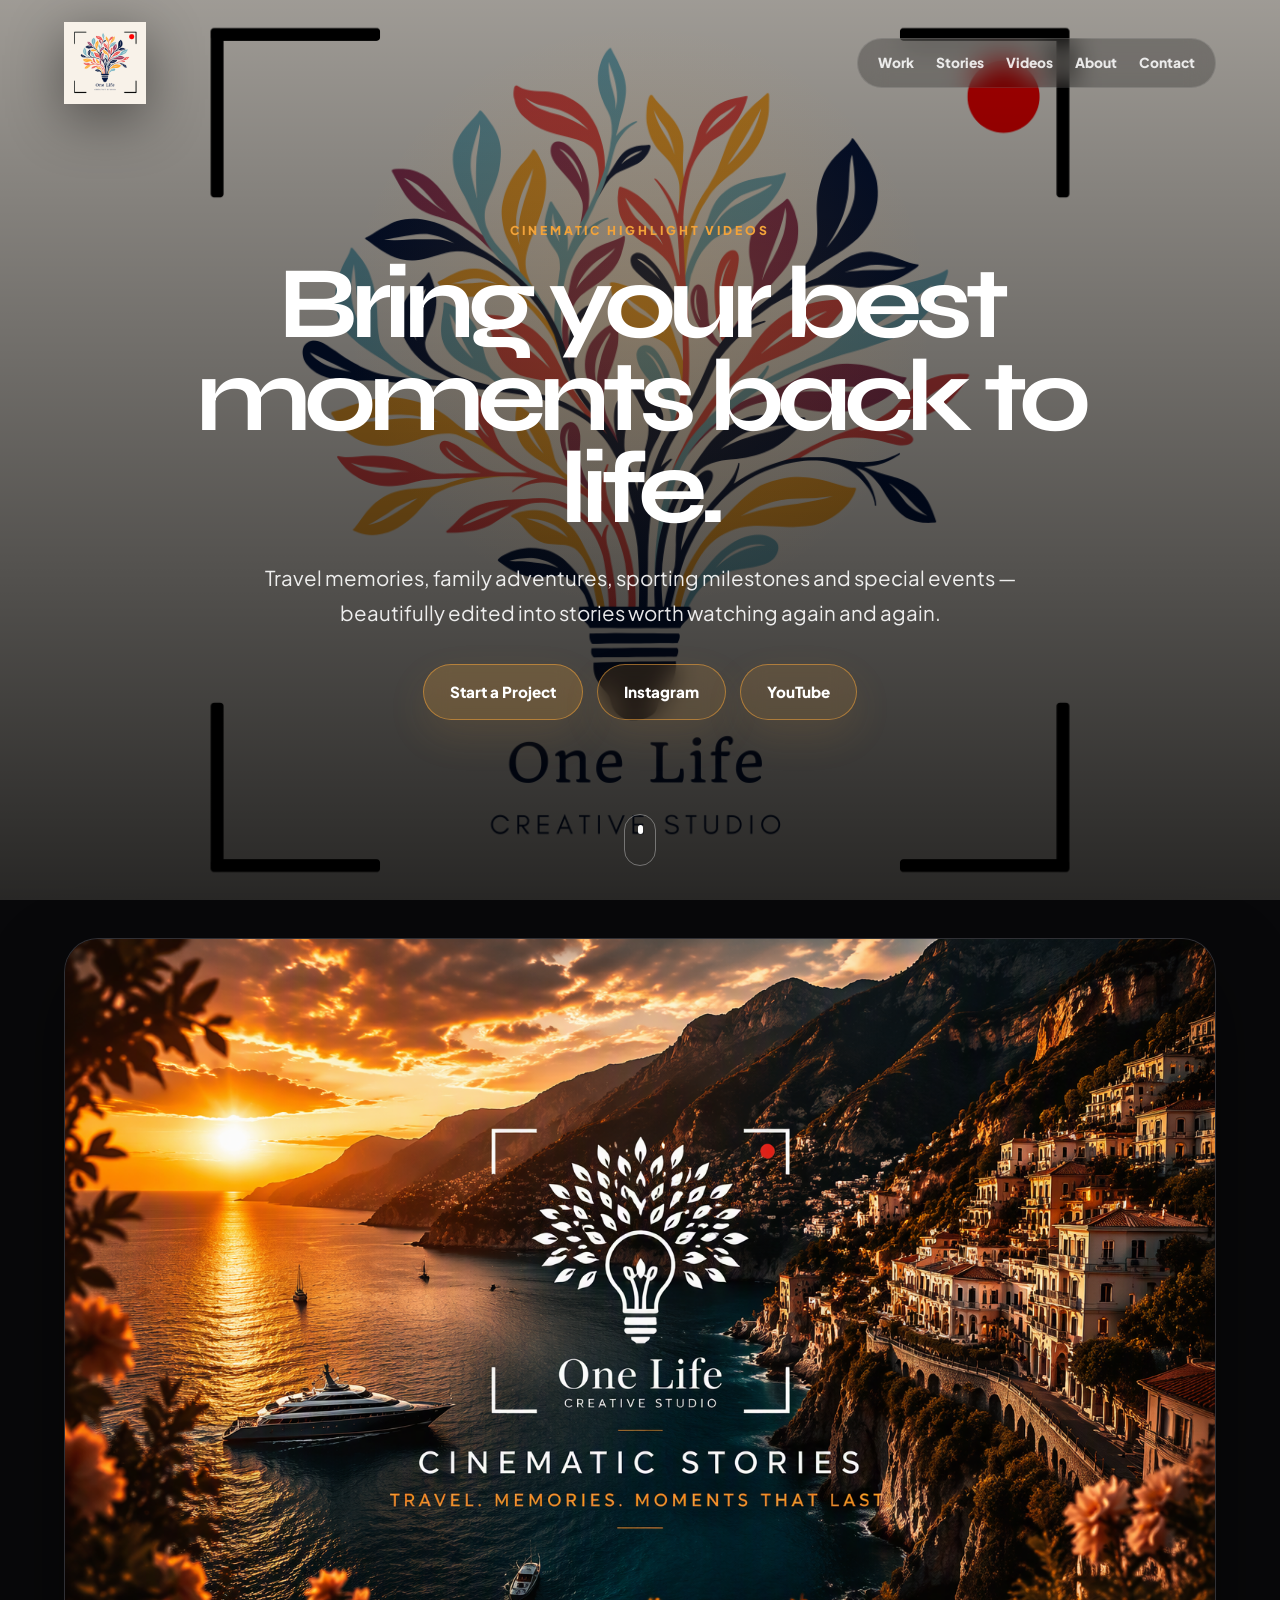
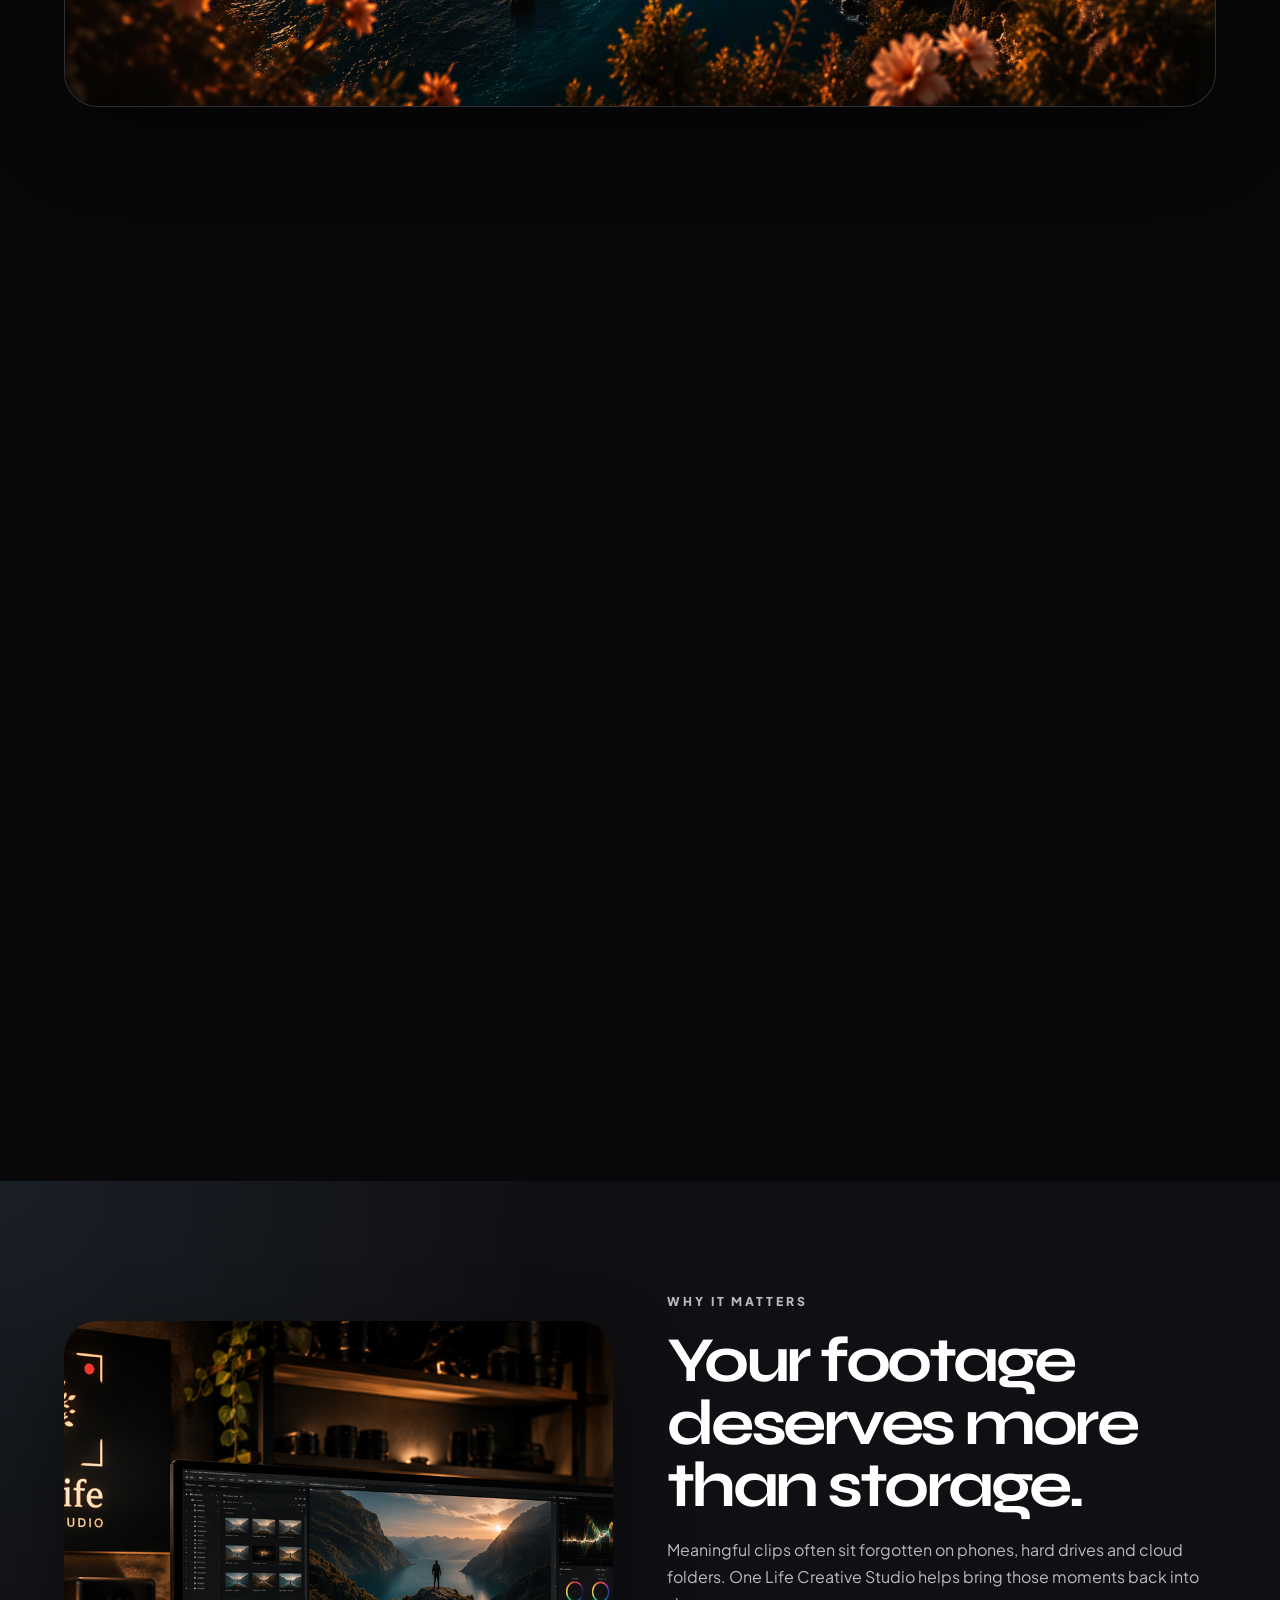
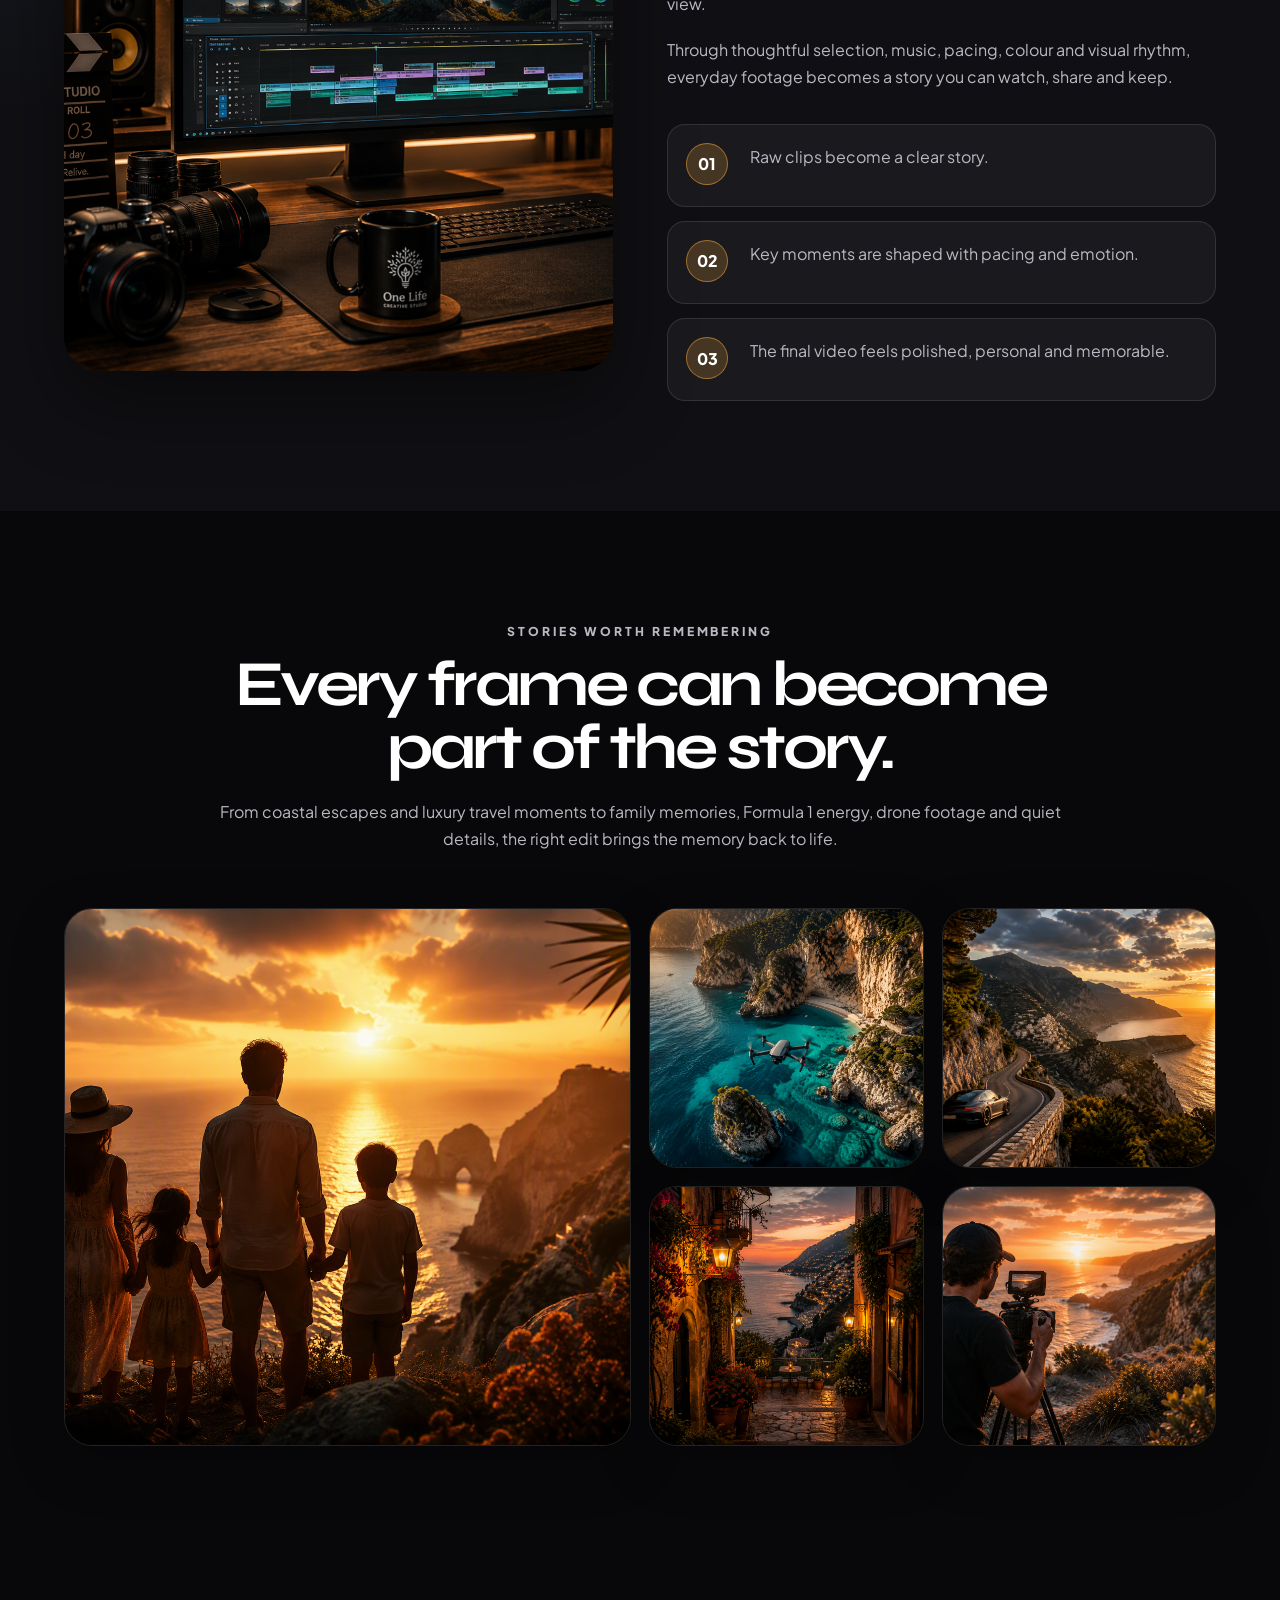
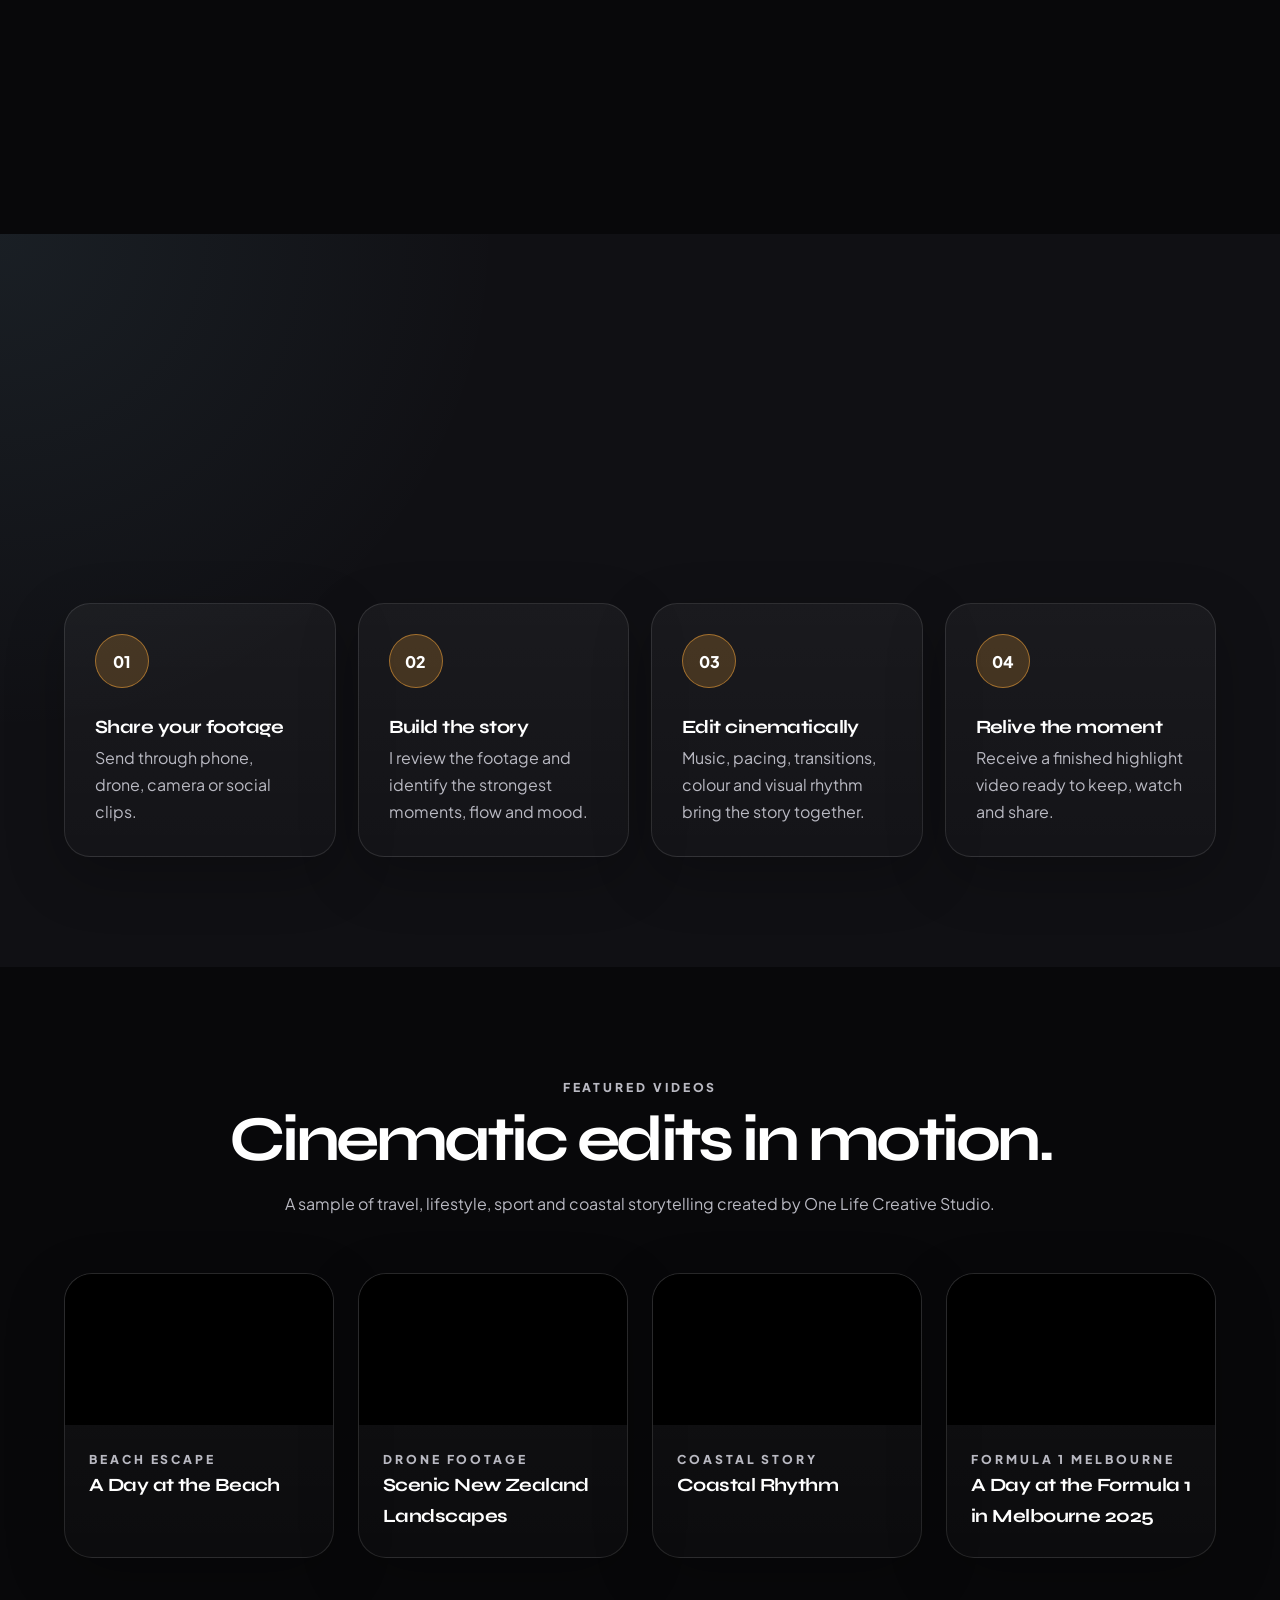
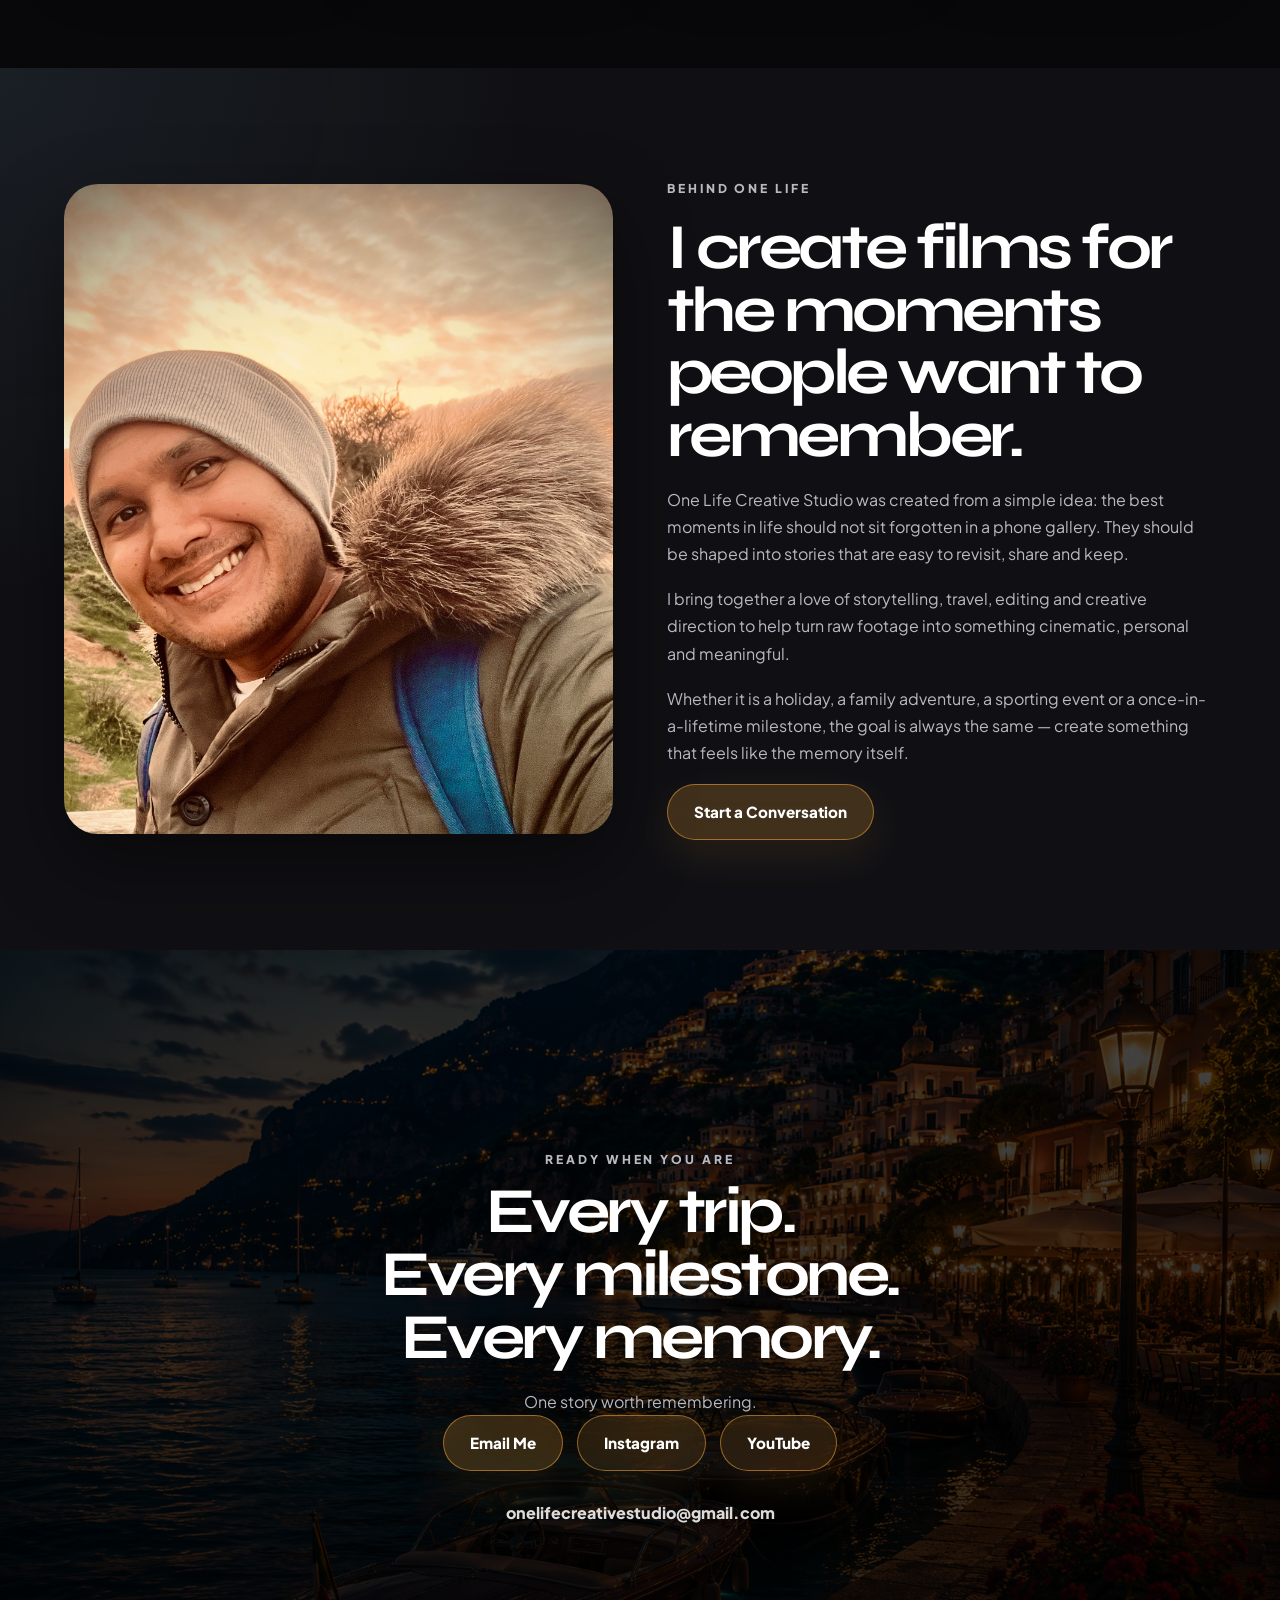
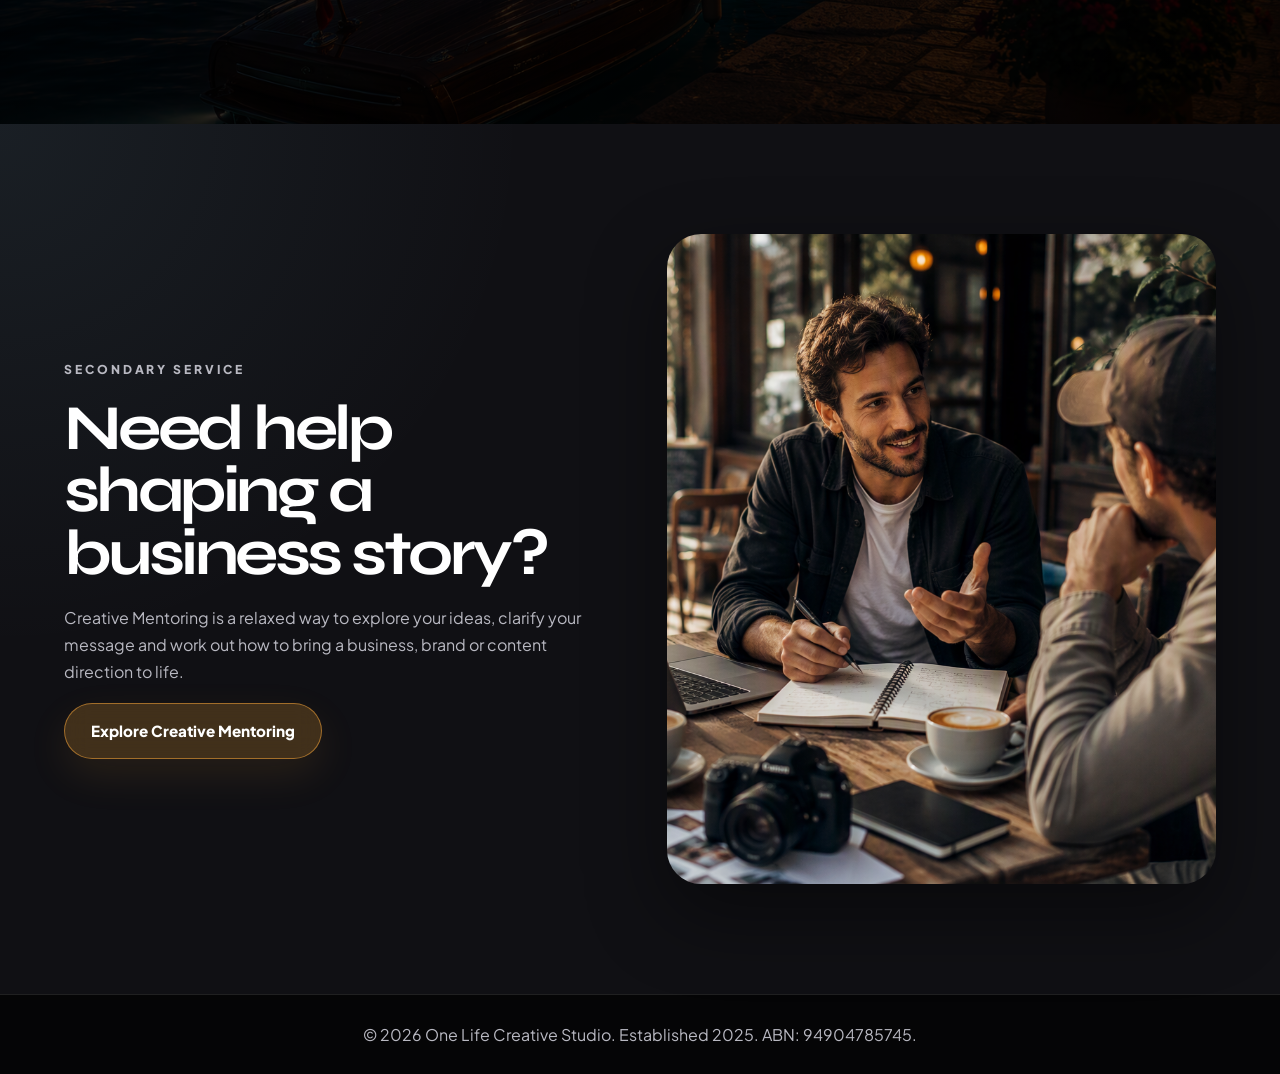
==== index.html @ 8842d25b "Profile photo updated Updated profile photo" ====
<!DOCTYPE html>
<html lang="en">
<head>

<link rel="canonical"
href="https://onelifecreativestudio.com/">

<!-- Google tag (gtag.js) -->
<script async src="https://www.googletagmanager.com/gtag/js?id=G-W9DHYK182R"></script>
<script>
  window.dataLayer = window.dataLayer || [];
  function gtag(){dataLayer.push(arguments);}
  gtag('js', new Date());

  gtag('config', 'G-W9DHYK182R');
</script>


  <meta charset="UTF-8" />
  <meta name="viewport" content="width=device-width, initial-scale=1.0" />
  <meta name="theme-color" content="#08080A" />
  <meta name="description" content="One Life Creative Studio creates cinematic highlight videos for travel, family memories, lifestyle moments, Formula 1 experiences, milestone events and stories worth remembering." />
  <meta name="keywords" content="One Life Creative Studio, cinematic highlight videos, travel video editing, holiday videos, family video editing, lifestyle content, Formula 1 Melbourne 2025, creative video editing" />
  <meta name="author" content="One Life Creative Studio" />
  <meta property="og:title" content="One Life Creative Studio | Cinematic Highlight Videos" />
  <meta property="og:description" content="Bring your best moments back to life with cinematic highlight videos for travel, family, lifestyle and milestone moments." />
  <meta property="og:type" content="website" />
  <meta property="og:image" content="images/Homepage_images/Hero.png" />
  <title>One Life Creative Studio | Cinematic Highlight Videos</title>
  <link rel="icon" type="image/png" href="images/Homepage_images/One_Life_Creative_studio_business_logo.png" />
  <link rel="preconnect" href="https://fonts.googleapis.com" />
  <link rel="preconnect" href="https://fonts.gstatic.com" crossorigin />
  <link href="https://fonts.googleapis.com/css2?family=Plus+Jakarta+Sans:wght@300;400;500;600;700;800&family=Syne:wght@700;800&display=swap" rel="stylesheet" />
  <link rel="stylesheet" href="style.css" />

<script type="application/ld+json">
{
  "@context":"https://schema.org",
  "@type":"ProfessionalService",
  "name":"One Life Creative Studio",
  "url":"https://onelifecreativestudio.com",
  "logo":"https://onelifecreativestudio.com/images/logo.png",
  "description":"Helping people and businesses preserve life's greatest moments through cinematic storytelling.",
  "sameAs":[
    "https://www.instagram.com/onelifecreativestudio/",
    "https://www.youtube.com/@OneLifeCreativeStudio"
  ],
  "address":{
    "@type":"PostalAddress",
    "addressLocality":"Melbourne",
    "addressCountry":"AU"
  }
}
</script>



</head>
<body>
<a class="skip-link" href="#main">Skip to main content</a>
<header class="hero" id="top">
  <video class="hero-video" autoplay muted loop playsinline poster="images/Homepage_images/Website_banner_One_Life CREATIVE_STUDIO.png" aria-hidden="true"><source src="images/Homepage_images/Website_logo_video_landscape.mp4" type="video/mp4" /></video>
  <div class="hero-overlay"></div>
  <nav class="site-nav" aria-label="Primary navigation">
    <a class="nav-brand" href="index.html"><img src="images/Homepage_images/One_Life_Creative_studio_business_logo.png" alt="One Life Creative Studio logo" /></a>
    <button class="menu-toggle" type="button" aria-label="Open menu" aria-expanded="false" aria-controls="primary-navigation"><span></span><span></span><span></span></button>
    <div class="nav-links" id="primary-navigation"><a href="#work">Work</a><a href="#stories">Stories</a><a href="#videos">Videos</a><a href="#about">About</a><a href="#contact">Contact</a></div>
  </nav>
  <div class="hero-content reveal">
    <p class="eyebrow">Cinematic highlight videos</p>
    <h1>Bring your best moments back to life.</h1>
    <p class="hero-subtitle">Travel memories, family adventures, sporting milestones and special events — beautifully edited into stories worth watching again and again.</p>
    <div class="button-row"><a class="btn btn-primary" href="mailto:onelifecreativestudio@gmail.com">Start a Project</a><a class="btn btn-secondary" href="https://www.instagram.com/onelifecreativestudio/" target="_blank" rel="noopener noreferrer">Instagram</a><a class="btn btn-secondary" href="https://www.youtube.com/@OneLifeCreativeStudio" target="_blank" rel="noopener noreferrer">YouTube</a></div>
  </div>
  <a class="scroll-cue" href="#brand-film" aria-label="Scroll to feature image"><span></span></a>
</header>
<main id="main">
<section class="feature-image-section" id="brand-film"><div class="container reveal"><div class="feature-image-card"><img src="images/Homepage_images/Hero.png" alt="Cinematic coastline at sunset with One Life Creative Studio visual branding" /></div></div></section>
<section class="section" id="work"><div class="container"><div class="section-heading reveal"><p class="section-kicker">What I create</p><h2>Personal films with a cinematic feel.</h2><p>I turn raw clips from phones, cameras and drones into polished highlight videos that feel emotional, effortless and easy to share.</p></div><div class="service-grid">
<article class="service-card reveal"><img src="images/Homepage_images/Greek_island.jpg" alt="Coastal island scene with blue water and cliffs" loading="lazy" /><div class="service-content"><p class="card-tag">Holiday videos</p><h3>Relive the trip</h3><p>Turn travel footage, beach days, family holidays and destination moments into a story that feels like the best parts of the experience.</p></div></article>
<article class="service-card reveal"><img src="images/Homepage_images/Lake_como_1.jpg" alt="Lakeside travel scene with mountain and water views" loading="lazy" /><div class="service-content"><p class="card-tag">Travel stories</p><h3>Make the journey cinematic</h3><p>Combine scenic shots, drone clips, small details and atmosphere into a travel film with flow, pace and style.</p></div></article>
<article class="service-card reveal"><img src="images/Homepage_images/Bar_glasses.JPG" alt="Styled bottle and glasses with cinematic lighting" loading="lazy" /><div class="service-content"><p class="card-tag">Milestone events</p><h3>Capture the occasion</h3><p>Transform celebrations, gatherings and special moments into short films that feel premium, personal and memorable.</p></div></article>
<article class="service-card reveal"><img src="images/Homepage_images/Lemon_tree.jpg" alt="Lemon tree beside a coastal terrace" loading="lazy" /><div class="service-content"><p class="card-tag">Lifestyle edits</p><h3>Elevate everyday moments</h3><p>Create beautiful edits from simple moments — quiet details, family days, hobbies, weekends and personal memories.</p></div></article>
</div></div></section>
<section class="section section-alt"><div class="container split"><div class="split-image reveal"><img src="images/Homepage_images/Process_editing.png" alt="Professional video editing desk with camera gear and cinematic editing timeline" loading="lazy" /></div><div class="split-content reveal"><p class="section-kicker">Why it matters</p><h2>Your footage deserves more than storage.</h2><p>Meaningful clips often sit forgotten on phones, hard drives and cloud folders. One Life Creative Studio helps bring those moments back into view.</p><p>Through thoughtful selection, music, pacing, colour and visual rhythm, everyday footage becomes a story you can watch, share and keep.</p><div class="mini-list"><div><span>01</span><p>Raw clips become a clear story.</p></div><div><span>02</span><p>Key moments are shaped with pacing and emotion.</p></div><div><span>03</span><p>The final video feels polished, personal and memorable.</p></div></div></div></div></section>
<section class="section" id="stories"><div class="container"><div class="section-heading reveal"><p class="section-kicker">Stories worth remembering</p><h2>Every frame can become part of the story.</h2><p>From coastal escapes and luxury travel moments to family memories, Formula 1 energy, drone footage and quiet details, the right edit brings the memory back to life.</p></div><div class="gallery-grid gallery-home">
<figure class="gallery-item gallery-large reveal"><img src="images/Homepage_images/Family_storytelling.png" alt="Family travel silhouettes at sunset overlooking the coast" loading="lazy" /></figure>
<figure class="gallery-item reveal"><img src="images/Homepage_images/Drone_content_services.png" alt="Drone flying over turquoise coastline and cliffs" loading="lazy" /></figure>
<figure class="gallery-item reveal"><img src="images/Homepage_images/Car_windy_road.png" alt="Car driving along a winding coastal road at sunset" loading="lazy" /></figure>
<figure class="gallery-item reveal"><img src="images/Homepage_images/Street_Italy.png" alt="Italian street and coastal lookout at dusk" loading="lazy" /></figure>
<figure class="gallery-item reveal"><img src="images/Homepage_images/Sunset_photography.png" alt="Filmmaker capturing a coastal sunset with camera equipment" loading="lazy" /></figure>
<figure class="gallery-item gallery-wide reveal"><img src="images/Homepage_images/Yacht_beach.png" alt="Yacht on turquoise water near a beach and rocky cliffs" loading="lazy" /></figure>
</div></div></section>
<section class="section section-alt" id="process"><div class="container"><div class="section-heading reveal"><p class="section-kicker">How it works</p><h2>Simple process. Premium result.</h2><p>You provide the footage. I help shape it into a story that feels considered, cinematic and easy to share.</p></div><div class="process-grid"><article class="process-card reveal"><span>01</span><h3>Share your footage</h3><p>Send through phone, drone, camera or social clips.</p></article><article class="process-card reveal"><span>02</span><h3>Build the story</h3><p>I review the footage and identify the strongest moments, flow and mood.</p></article><article class="process-card reveal"><span>03</span><h3>Edit cinematically</h3><p>Music, pacing, transitions, colour and visual rhythm bring the story together.</p></article><article class="process-card reveal"><span>04</span><h3>Relive the moment</h3><p>Receive a finished highlight video ready to keep, watch and share.</p></article></div></div></section>
<section class="section" id="videos"><div class="container"><div class="section-heading reveal"><p class="section-kicker">Featured videos</p><h2>Cinematic edits in motion.</h2><p>A sample of travel, lifestyle, sport and coastal storytelling created by One Life Creative Studio.</p></div><div class="video-grid video-grid-four">
<article class="video-card reveal"><div class="video-frame"><iframe src="https://www.youtube.com/embed/aJOg1ybIdxk" title="A Day at the Beach" loading="lazy" allow="accelerometer; autoplay; clipboard-write; encrypted-media; gyroscope; picture-in-picture; web-share" allowfullscreen></iframe></div><div class="video-info"><p class="card-tag">Beach escape</p><h3>A Day at the Beach</h3></div></article>
<article class="video-card reveal"><div class="video-frame"><iframe src="https://www.youtube.com/embed/5zjbnenrWIg" title="Scenic New Zealand Landscapes" loading="lazy" allow="accelerometer; autoplay; clipboard-write; encrypted-media; gyroscope; picture-in-picture; web-share" allowfullscreen></iframe></div><div class="video-info"><p class="card-tag">Drone footage</p><h3>Scenic New Zealand Landscapes</h3></div></article>
<article class="video-card reveal"><div class="video-frame"><iframe src="https://www.youtube.com/embed/kTELcO0coQ0" title="Coastal Rhythm" loading="lazy" allow="accelerometer; autoplay; clipboard-write; encrypted-media; gyroscope; picture-in-picture; web-share" allowfullscreen></iframe></div><div class="video-info"><p class="card-tag">Coastal story</p><h3>Coastal Rhythm</h3></div></article>
<article class="video-card reveal"><div class="video-frame"><iframe src="https://www.youtube.com/embed/BH7ZJ2bq_x0" title="A Day at the Formula 1 in Melbourne 2025" loading="lazy" allow="accelerometer; autoplay; clipboard-write; encrypted-media; gyroscope; picture-in-picture; web-share" allowfullscreen></iframe></div><div class="video-info"><p class="card-tag">Formula 1 Melbourne</p><h3>A Day at the Formula 1 in Melbourne 2025</h3></div></article>
</div></div></section>
<section class="section section-alt about-founder" id="about"><div class="container split"><div class="split-image profile-image reveal"><img src="images/Homepage_images/Isaac_Profile_image_portrait_filter.jpg" alt="Portrait of the One Life Creative Studio founder" loading="lazy" /></div><div class="split-content reveal"><p class="section-kicker">Behind One Life</p><h2>I create films for the moments people want to remember.</h2><p>One Life Creative Studio was created from a simple idea: the best moments in life should not sit forgotten in a phone gallery. They should be shaped into stories that are easy to revisit, share and keep.</p><p>I bring together a love of storytelling, travel, editing and creative direction to help turn raw footage into something cinematic, personal and meaningful.</p><p>Whether it is a holiday, a family adventure, a sporting event or a once-in-a-lifetime milestone, the goal is always the same — create something that feels like the memory itself.</p><div class="button-row button-row-left"><a class="btn btn-primary" href="mailto:onelifecreativestudio@gmail.com">Start a Conversation</a></div></div></div></section>
<section class="final-cta" id="contact"><div class="final-content reveal"><p class="section-kicker">Ready when you are</p><h2>Every trip.<br />Every milestone.<br />Every memory.</h2><p>One story worth remembering.</p><div class="button-row"><a class="btn btn-primary" href="mailto:onelifecreativestudio@gmail.com">Email Me</a><a class="btn btn-secondary" href="https://www.instagram.com/onelifecreativestudio/" target="_blank" rel="noopener noreferrer">Instagram</a><a class="btn btn-secondary" href="https://www.youtube.com/@OneLifeCreativeStudio" target="_blank" rel="noopener noreferrer">YouTube</a></div><a class="email-link" href="mailto:onelifecreativestudio@gmail.com">onelifecreativestudio@gmail.com</a></div></section>
<section class="section section-alt mentoring-teaser"><div class="container split split-reverse"><div class="split-content reveal"><p class="section-kicker">Secondary service</p><h2>Need help shaping a business story?</h2><p>Creative Mentoring is a relaxed way to explore your ideas, clarify your message and work out how to bring a business, brand or content direction to life.</p><div class="button-row button-row-left"><a class="btn btn-primary" href="creative-mentoring.html">Explore Creative Mentoring</a></div></div><div class="split-image reveal"><img src="images/creative-mentoring/Cafe_conversation.png" alt="Relaxed mentoring conversation at an outdoor cafe with coffee, notebook and laptop" loading="lazy" /></div></div></section>
</main><footer class="footer-note"><p>© <span id="year"></span> One Life Creative Studio. Established 2025. ABN: 94904785745.</p></footer><script src="script.js"></script>
</body></html>
---- style.css ----
:root{--orange:#F2A33A;--dark:#08080A;--dark-2:#101014;--card:#17171C;--text:#fff;--muted:#B9B9C2;--border:rgba(255,255,255,.11);--shadow:0 30px 80px rgba(0,0,0,.45);--button-bg:rgba(242,163,58,.14);--button-border:rgba(242,163,58,.55)}*{box-sizing:border-box;margin:0;padding:0}html{scroll-behavior:smooth}body{font-family:"Plus Jakarta Sans",system-ui,-apple-system,BlinkMacSystemFont,"Segoe UI",sans-serif;background:var(--dark);color:var(--text);line-height:1.7;overflow-x:hidden}body.menu-open{overflow:hidden}img,video{max-width:100%;display:block}a{color:inherit;text-decoration:none}.skip-link{position:fixed;top:12px;left:12px;z-index:999;transform:translateY(-160%);background:#fff;color:#000;padding:10px 14px;border-radius:999px;font-weight:800}.skip-link:focus{transform:translateY(0)}.container{width:min(1180px,90%);margin:0 auto}.hero{position:relative;min-height:100vh;overflow:hidden;display:flex;align-items:center;justify-content:center;text-align:center;background:#000}.hero-video,.hero-static-bg{position:absolute;inset:0;width:100%;height:100%;object-fit:cover;object-position:center;z-index:0}.hero-static-bg{background:center/cover no-repeat}.mentoring-hero .hero-static-bg{background-image:url("images/creative-mentoring/Creative_mentoring_hero.png")}.hero-overlay{position:absolute;inset:0;background:radial-gradient(circle at 50% 35%,rgba(242,163,58,.14),transparent 34%),linear-gradient(rgba(0,0,0,.36),rgba(0,0,0,.84));z-index:1}.hero-overlay-strong{background:linear-gradient(90deg,rgba(0,0,0,.78),rgba(0,0,0,.42),rgba(0,0,0,.78))}.site-nav{position:absolute;top:0;left:0;z-index:5;width:100%;padding:22px 5%;display:flex;align-items:center;justify-content:space-between}.nav-brand img{width:82px;height:82px;object-fit:contain;filter:drop-shadow(0 14px 28px rgba(0,0,0,.45))}.nav-links{display:flex;align-items:center;gap:22px;background:rgba(0,0,0,.24);border:1px solid rgba(255,255,255,.12);backdrop-filter:blur(14px);padding:12px 20px;border-radius:999px}.nav-links a{font-size:.86rem;font-weight:800;color:rgba(255,255,255,.86)}.nav-links a:hover{color:var(--orange)}.menu-toggle{display:none;width:48px;height:48px;border-radius:50%;border:1px solid rgba(255,255,255,.18);background:rgba(0,0,0,.28);backdrop-filter:blur(10px);cursor:pointer;align-items:center;justify-content:center;flex-direction:column;gap:5px}.menu-toggle span{width:20px;height:2px;background:#fff;border-radius:999px;transition:transform .25s ease,opacity .25s ease}.menu-toggle[aria-expanded="true"] span:nth-child(1){transform:translateY(7px) rotate(45deg)}.menu-toggle[aria-expanded="true"] span:nth-child(2){opacity:0}.menu-toggle[aria-expanded="true"] span:nth-child(3){transform:translateY(-7px) rotate(-45deg)}.hero-content{position:relative;z-index:2;width:min(990px,90%);padding:130px 0 90px}.eyebrow,.section-kicker,.card-tag{text-transform:uppercase;letter-spacing:.24em;font-size:.76rem;font-weight:900;color:var(--orange)}.hero h1{font-family:"Syne",sans-serif;font-size:clamp(3.2rem,8vw,7rem);line-height:.9;letter-spacing:-.07em;margin:18px auto 26px}.hero-subtitle{max-width:790px;margin:0 auto 34px;color:rgba(255,255,255,.9);font-size:clamp(1.05rem,2vw,1.28rem)}.button-row{display:flex;flex-wrap:wrap;justify-content:center;gap:14px}.button-row-left{justify-content:flex-start}.btn{display:inline-flex;align-items:center;justify-content:center;min-height:48px;padding:14px 26px;border-radius:999px;font-weight:900;font-size:.95rem;transition:.25s}.btn:hover{transform:translateY(-3px)}.btn-primary,.btn-secondary{color:#fff;border:1px solid var(--button-border);background:var(--button-bg);backdrop-filter:blur(12px);box-shadow:0 16px 40px rgba(242,163,58,.10)}.btn-primary{background:rgba(242,163,58,.22)}.scroll-cue{position:absolute;bottom:34px;left:50%;transform:translateX(-50%);z-index:4;width:32px;height:52px;border:1px solid rgba(255,255,255,.34);border-radius:999px;display:flex;justify-content:center;padding-top:10px}.scroll-cue span{width:5px;height:9px;border-radius:999px;background:#fff;animation:scrollPulse 1.5s infinite}@keyframes scrollPulse{0%{opacity:0;transform:translateY(0)}40%{opacity:1}100%{opacity:0;transform:translateY(18px)}}.feature-image-section{padding:38px 0 20px;background:var(--dark)}.feature-image-card{border-radius:34px;overflow:hidden;border:1px solid var(--border);box-shadow:var(--shadow);background:var(--card)}.feature-image-card img{width:100%;height:auto;object-fit:cover}.section{padding:110px 0;background:var(--dark)}.section-alt{background:radial-gradient(circle at top left,rgba(140,207,233,.08),transparent 34%),var(--dark-2)}.section-heading{max-width:850px;margin:0 auto 56px;text-align:center}.section-heading h2,.split-content h2,.final-content h2,.how-help-content h2{font-family:"Syne",sans-serif;font-size:clamp(2.3rem,5vw,4.4rem);line-height:.98;letter-spacing:-.055em;margin:12px 0 18px}.section-heading p,.split-content p,.process-card p,.service-content p,.video-info p,.final-content p,.footer-note p,.pillar-grid p,.how-help-content p{color:var(--muted)}.service-grid{display:grid;grid-template-columns:repeat(4,1fr);gap:22px}.service-card,.process-card,.video-card,.pillar-grid article{background:linear-gradient(180deg,rgba(255,255,255,.045),rgba(255,255,255,.018));border:1px solid var(--border);box-shadow:0 18px 60px rgba(0,0,0,.24)}.service-card{border-radius:28px;overflow:hidden;transition:.28s}.service-card:hover{transform:translateY(-8px);border-color:rgba(242,163,58,.38)}.service-card img{width:100%;height:250px;object-fit:cover}.service-content{padding:24px}.service-content h3,.process-card h3,.video-info h3,.pillar-grid h3{font-family:"Syne",sans-serif;letter-spacing:-.03em}.service-content h3{font-size:1.35rem;margin:8px 0 10px}.split{display:grid;grid-template-columns:1fr 1fr;gap:54px;align-items:center}.split-reverse .split-content{order:1}.split-reverse .split-image{order:2}.split-image img{width:100%;height:650px;object-fit:cover;border-radius:34px;box-shadow:var(--shadow)}.profile-image img{object-position:center top}.split-content{max-width:580px}.split-content p{margin-bottom:18px}.mini-list{margin-top:34px;display:grid;gap:14px}.mini-list div{display:grid;grid-template-columns:48px 1fr;gap:16px;align-items:start;padding:18px;border-radius:18px;background:rgba(255,255,255,.045);border:1px solid var(--border)}.mini-list span,.process-card span,.pillar-grid span{border-radius:50%;background:rgba(242,163,58,.20);border:1px solid rgba(242,163,58,.55);display:flex;align-items:center;justify-content:center;font-weight:900}.mini-list span{width:42px;height:42px}.gallery-grid{display:grid;grid-template-columns:repeat(4,1fr);grid-auto-rows:260px;gap:18px}.gallery-item{overflow:hidden;border-radius:28px;border:1px solid var(--border);box-shadow:0 18px 55px rgba(0,0,0,.24)}.gallery-item img{width:100%;height:100%;object-fit:cover;transition:.35s}.gallery-item:hover img{transform:scale(1.06)}.gallery-large{grid-column:span 2;grid-row:span 2}.gallery-wide{grid-column:span 2}.process-grid{display:grid;grid-template-columns:repeat(4,1fr);gap:22px}.process-card{padding:30px;border-radius:26px;min-height:250px}.process-card span{width:54px;height:54px;margin-bottom:24px}.video-grid{display:grid;grid-template-columns:repeat(3,1fr);gap:24px}.video-grid-four{grid-template-columns:repeat(4,1fr)}.video-card{overflow:hidden;border-radius:28px}.video-frame{position:relative;height:0;padding-bottom:56.25%;background:#000}.video-frame iframe{position:absolute;inset:0;width:100%;height:100%;border:0}.video-info{padding:24px}.final-cta{position:relative;min-height:86vh;background:linear-gradient(rgba(0,0,0,.72),rgba(0,0,0,.84)),url("images/Homepage_images/Europe_boats_night.png") center/cover no-repeat;display:flex;align-items:center;justify-content:center;text-align:center;padding:100px 20px}.mentoring-final{background:linear-gradient(rgba(0,0,0,.72),rgba(0,0,0,.84)),url("images/creative-mentoring/Idea_Journey.png") center/cover no-repeat}.final-content{position:relative;z-index:2;width:min(930px,92%)}.email-link{display:inline-block;margin-top:28px;color:rgba(255,255,255,.86);font-weight:800}.footer-note{padding:26px 5%;text-align:center;background:#050506;border-top:1px solid var(--border)}.reveal{opacity:0;transform:translateY(18px);transition:opacity .7s ease,transform .7s ease}.reveal.is-visible{opacity:1;transform:translateY(0)}.tag-cloud{display:flex;flex-wrap:wrap;gap:12px;margin-top:28px}.tag-cloud span{padding:12px 16px;border-radius:999px;background:rgba(242,163,58,.12);border:1px solid rgba(242,163,58,.38);font-weight:800}.pillar-grid{display:grid;grid-template-columns:repeat(3,1fr);gap:14px;margin-top:28px}.pillar-grid article{border-radius:20px;padding:20px}.pillar-grid span{width:42px;height:42px;margin-bottom:14px}.how-help-layout{display:grid;grid-template-columns:.9fr 1.1fr;gap:60px;align-items:center}.how-help-content{max-width:540px}.how-help-content .lead-text{font-size:1.2rem;line-height:1.65;color:#fff;margin-bottom:20px}.how-help-content p{margin-bottom:18px}.how-help-image{display:flex;justify-content:center}.how-help-image img{width:min(100%,560px);border-radius:30px;border:1px solid rgba(255,255,255,.10);box-shadow:0 30px 80px rgba(0,0,0,.45);background:var(--card)}@media (prefers-reduced-motion:reduce){html{scroll-behavior:auto}*,*::before,*::after{animation-duration:.001ms!important;animation-iteration-count:1!important;scroll-behavior:auto!important;transition-duration:.001ms!important}.hero-video{display:none}.reveal{opacity:1;transform:none}}@media(max-width:1180px){.video-grid-four{grid-template-columns:repeat(2,1fr)}}@media(max-width:1100px){.service-grid,.process-grid{grid-template-columns:repeat(2,1fr)}.video-grid{grid-template-columns:1fr}.video-grid-four{grid-template-columns:repeat(2,1fr)}.gallery-grid{grid-template-columns:repeat(2,1fr)}.gallery-large,.gallery-wide{grid-column:span 1;grid-row:span 1}.pillar-grid{grid-template-columns:1fr}}@media(max-width:900px){.how-help-layout{grid-template-columns:1fr;gap:40px}.how-help-content{max-width:100%;text-align:left}.how-help-image img{width:min(100%,520px)}}@media(max-width:820px){.site-nav{padding:18px 5%}.menu-toggle{display:flex;z-index:8}.nav-links{position:fixed;inset:0;z-index:7;border-radius:0;border:0;background:rgba(5,5,6,.94);backdrop-filter:blur(18px);flex-direction:column;justify-content:center;gap:26px;transform:translateX(100%);transition:.28s}.nav-links.is-open{transform:translateX(0)}.nav-links a{font-size:1.3rem}.nav-brand img{width:70px;height:70px}.hero-content{padding:112px 0 75px}.section{padding:78px 0}.split{grid-template-columns:1fr}.split-reverse .split-content,.split-reverse .split-image{order:initial}.split-image img{height:460px}.split-content{max-width:100%}.service-grid,.process-grid,.gallery-grid{grid-template-columns:1fr}.gallery-grid{grid-auto-rows:auto}.gallery-item img{height:360px}.button-row{flex-direction:column;align-items:stretch}.btn{width:100%}.video-grid-four{grid-template-columns:1fr}}@media(max-width:520px){.hero{min-height:92vh}.hero h1{font-size:clamp(3rem,15vw,4.5rem);letter-spacing:-.06em}.eyebrow,.section-kicker,.card-tag{letter-spacing:.18em}.section-heading h2,.split-content h2,.final-content h2,.how-help-content h2{font-size:2.35rem}.service-card img{height:220px}.split-image img,.gallery-item img{height:320px}.feature-image-section{padding:24px 0 0}.final-content p{font-size:1.05rem}.how-help-image img{border-radius:22px}}
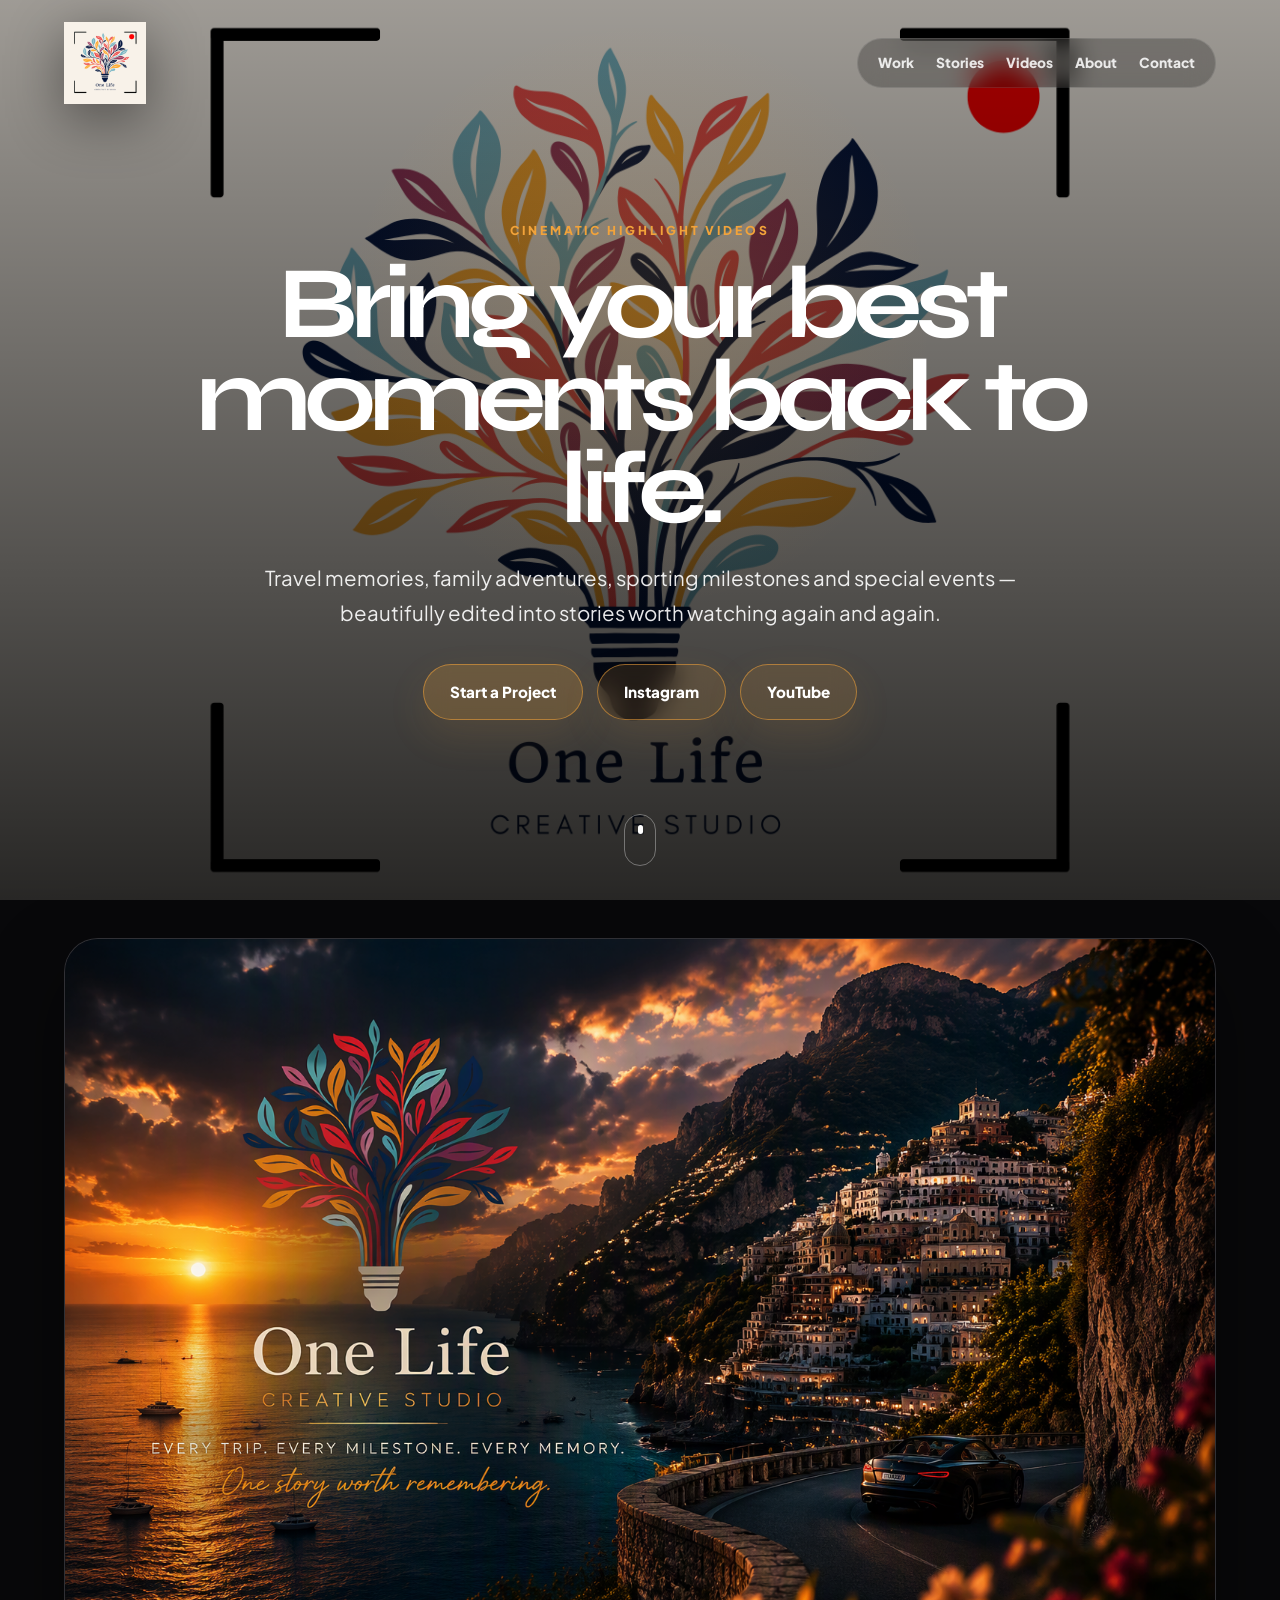
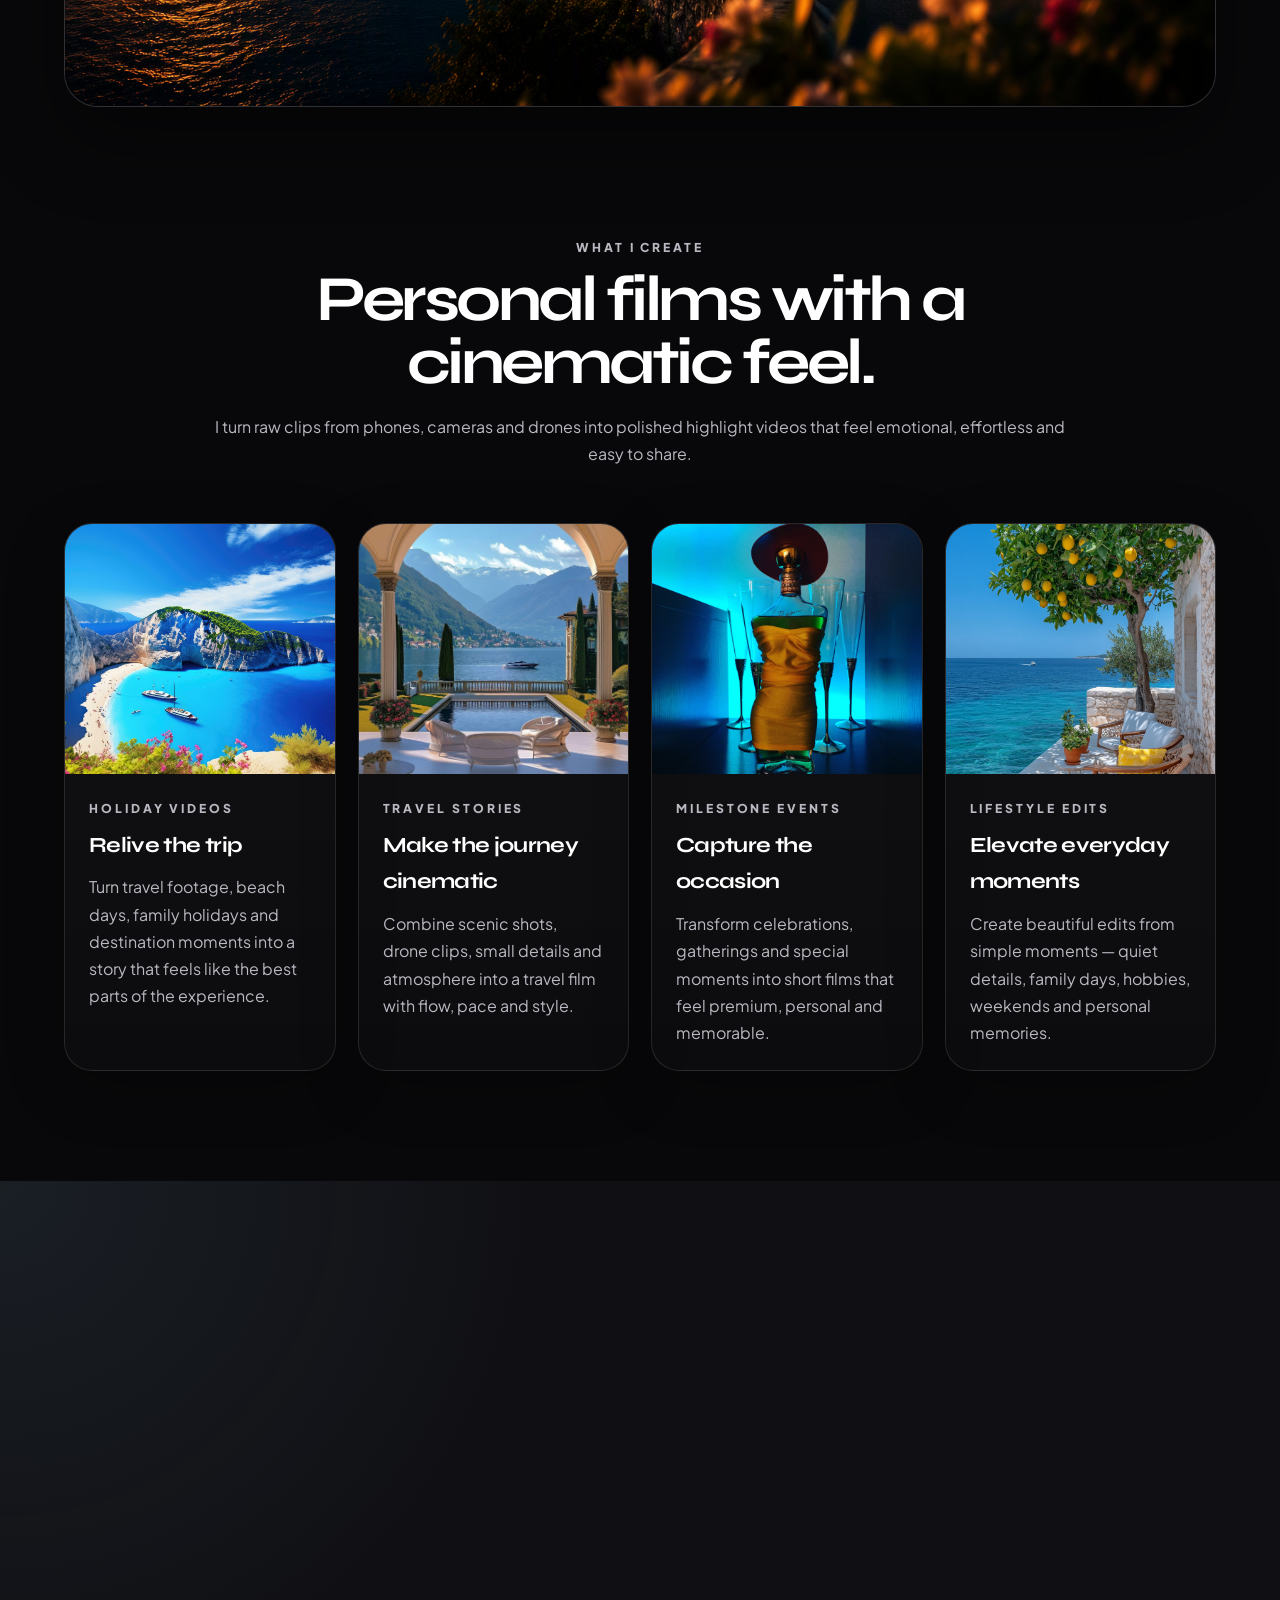
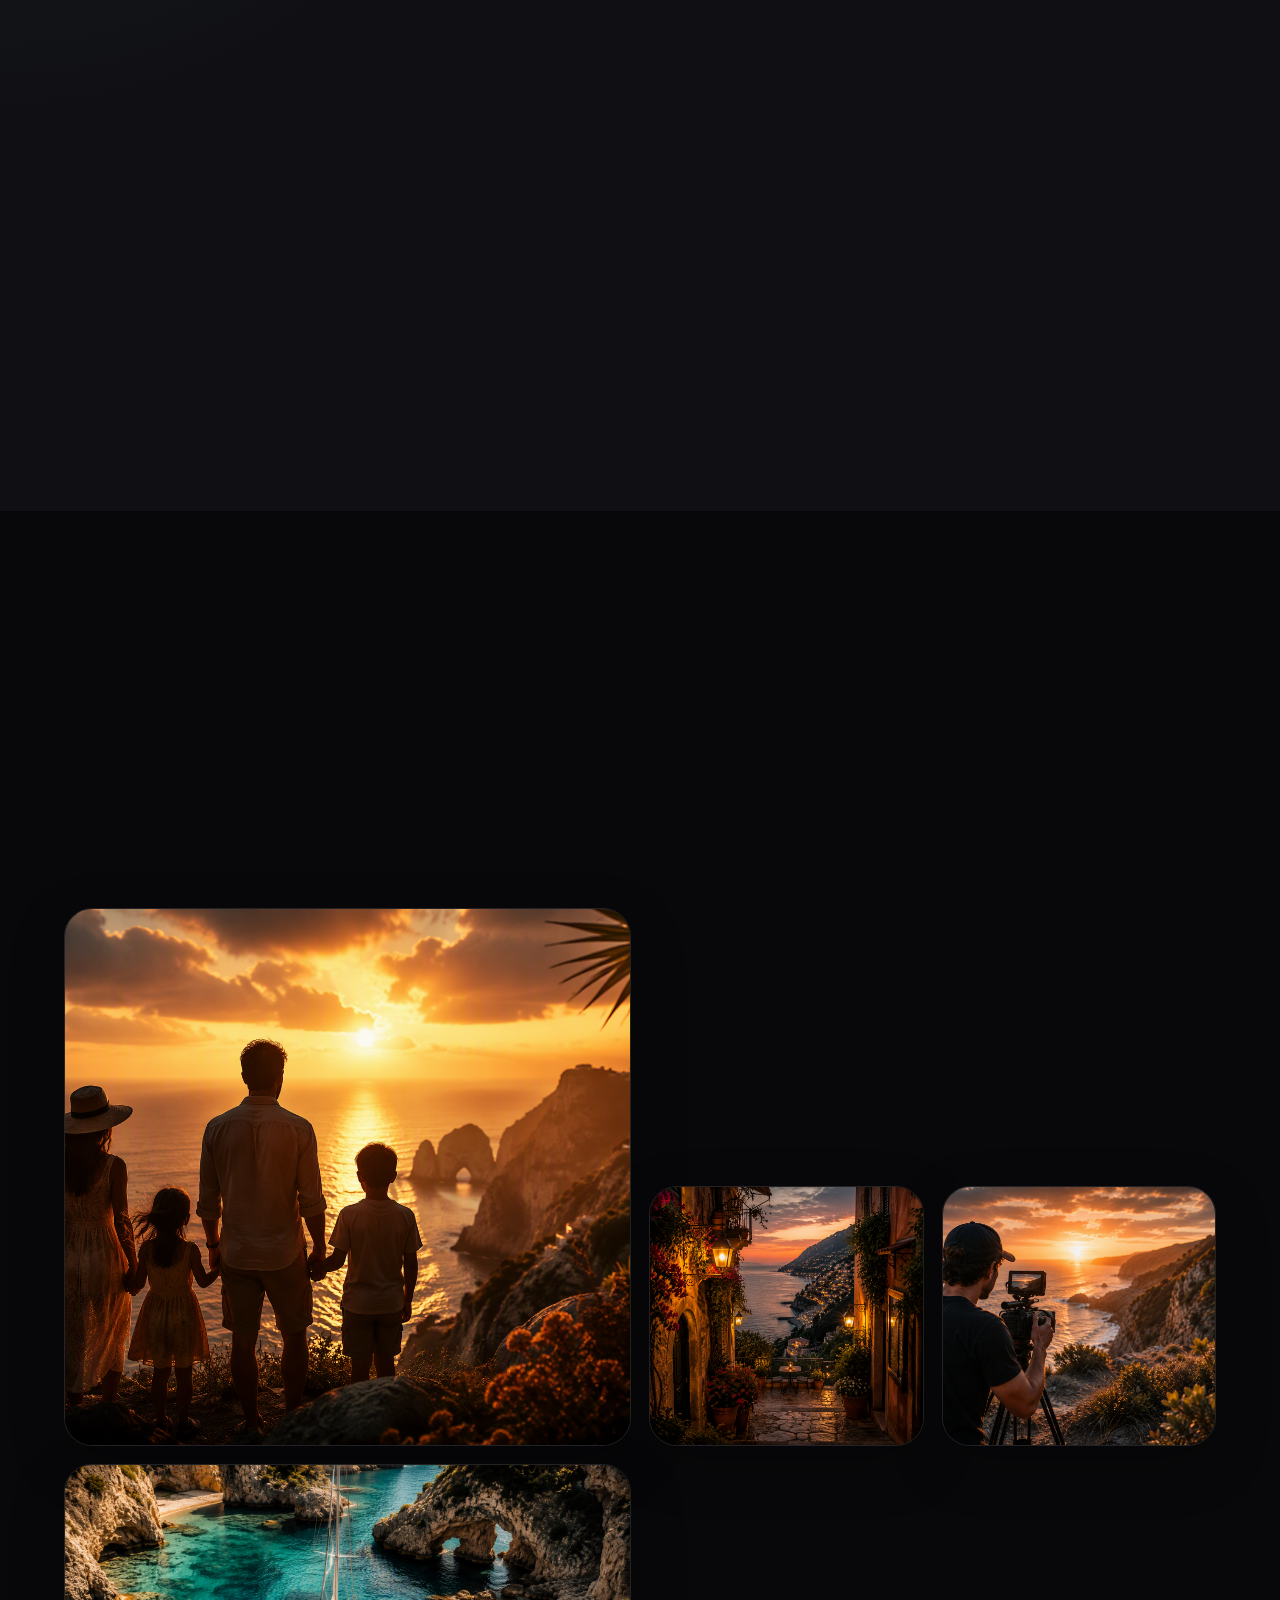
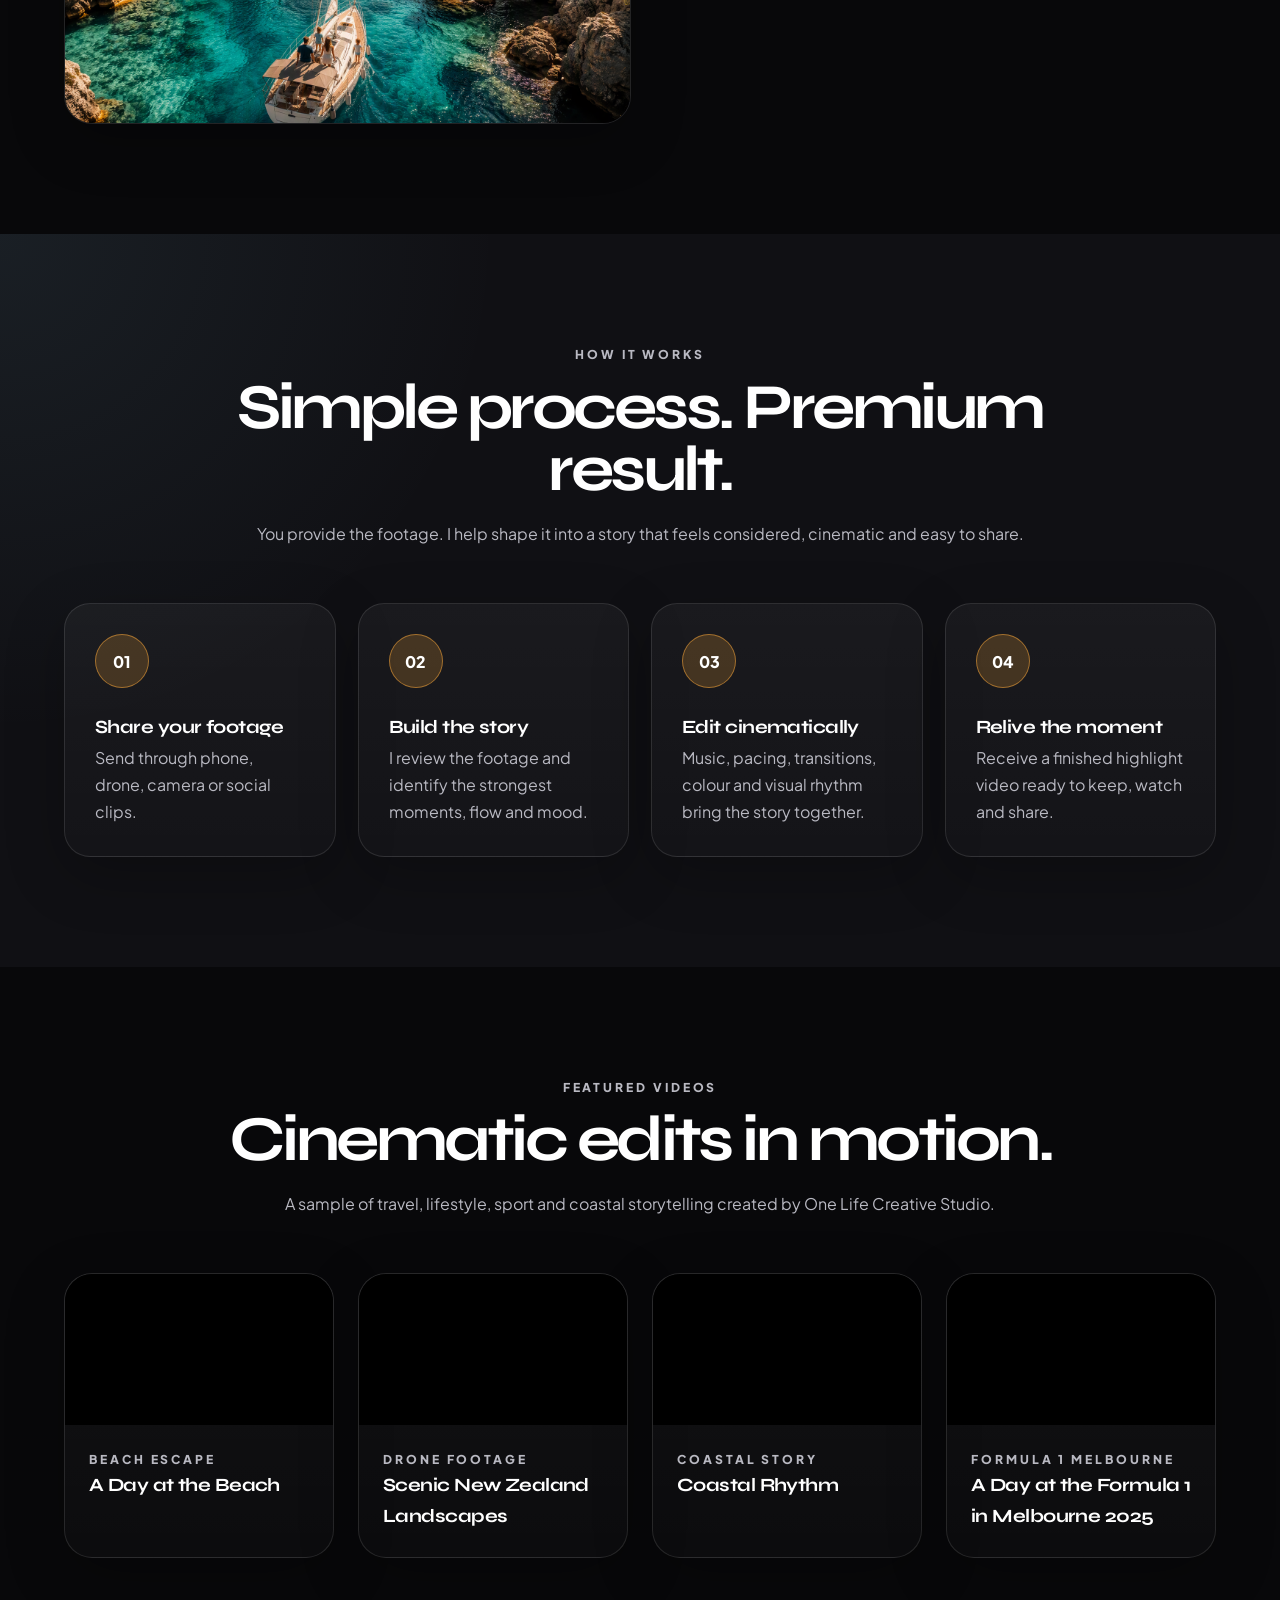
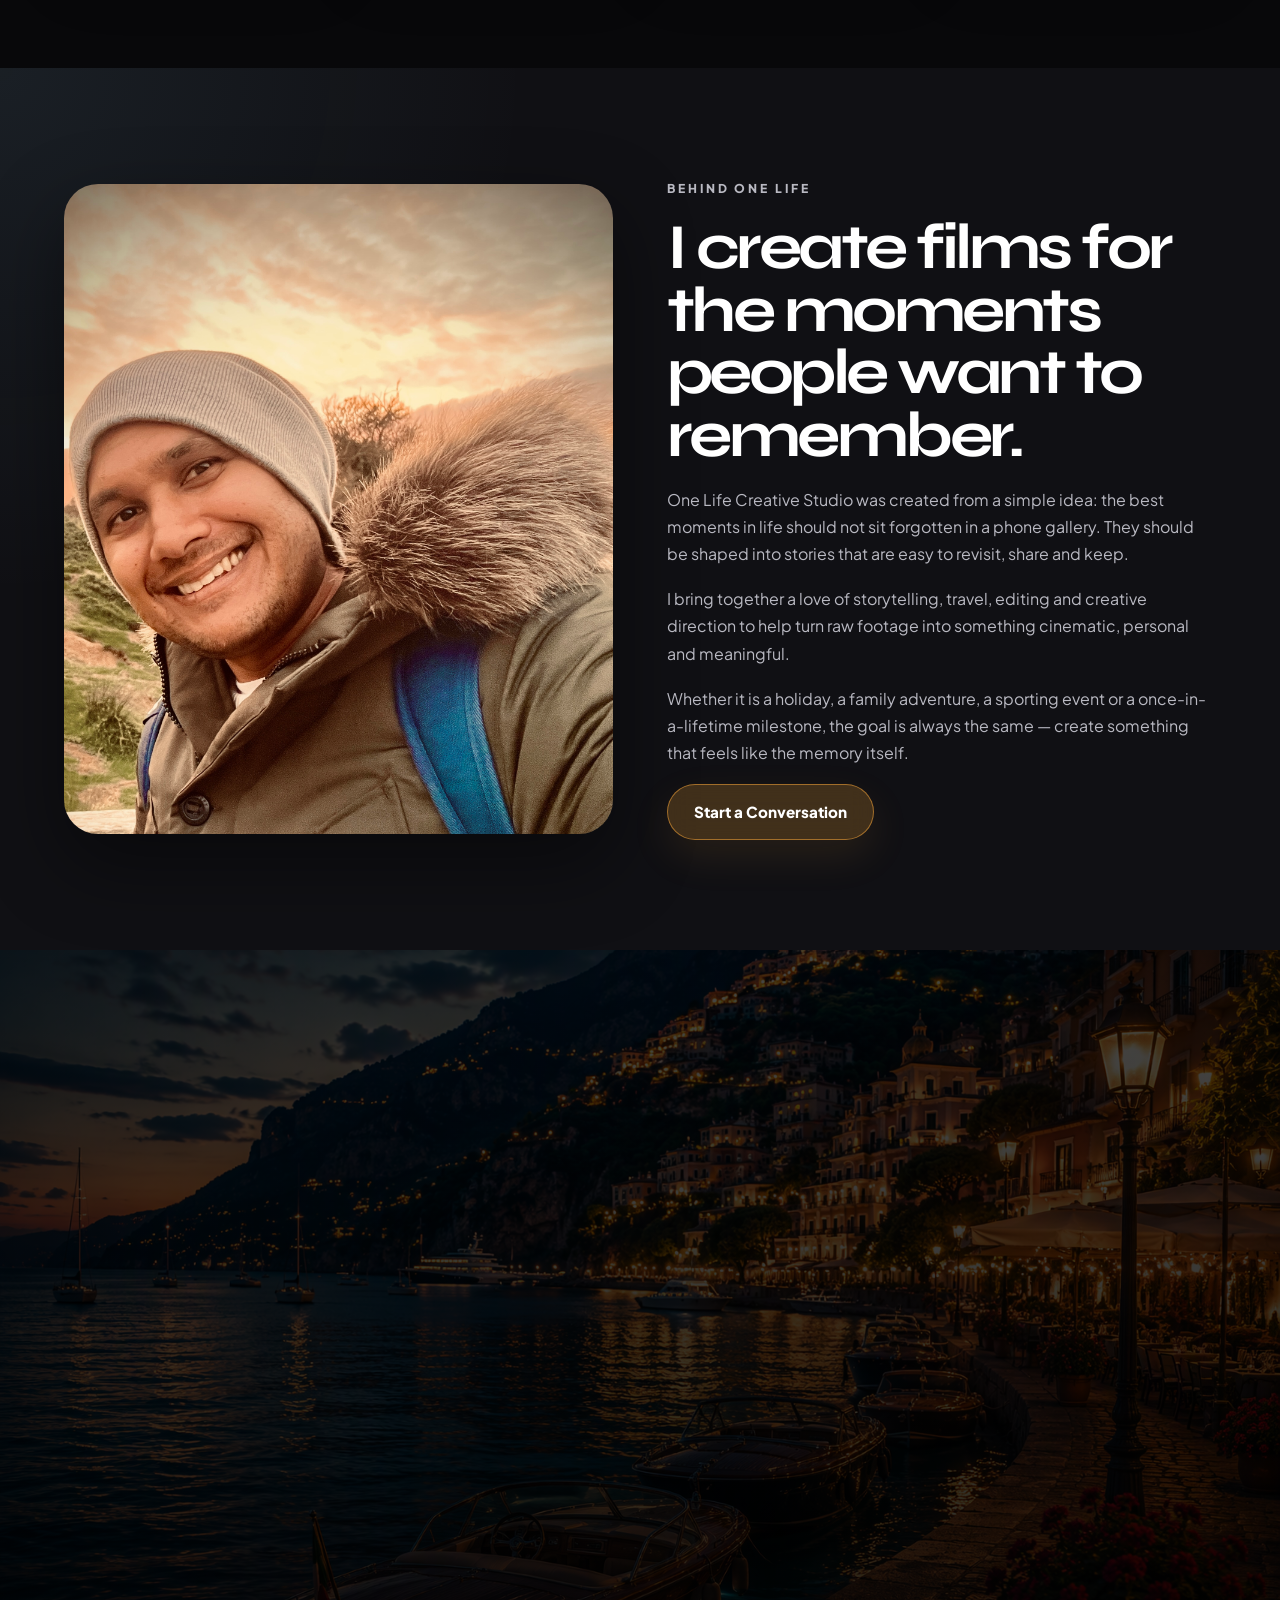
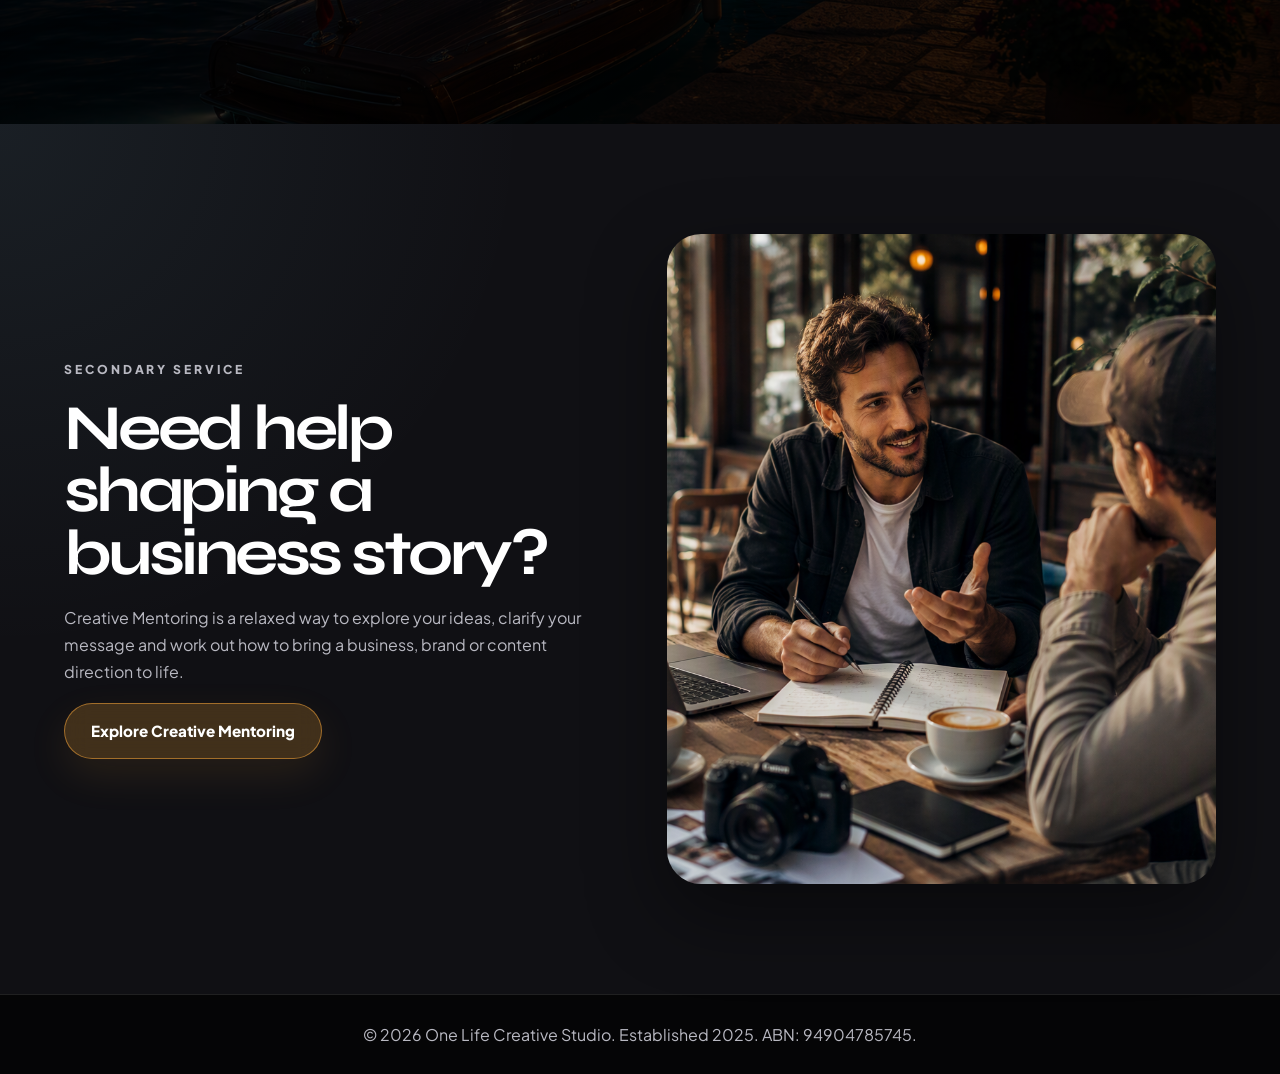
==== commit f8c13d12: "Updating logos and images with correct logo Correct logo updated to use throughout website." ====
--- a/index.html
+++ b/index.html
@@ -25,7 +25,7 @@
   <meta property="og:title" content="One Life Creative Studio | Cinematic Highlight Videos" />
   <meta property="og:description" content="Bring your best moments back to life with cinematic highlight videos for travel, family, lifestyle and milestone moments." />
   <meta property="og:type" content="website" />
-  <meta property="og:image" content="images/Homepage_images/Hero.png" />
+  <meta property="og:image" content="images/Homepage_images/New_Hero_with_logo.png" />
   <title>One Life Creative Studio | Cinematic Highlight Videos</title>
   <link rel="icon" type="image/png" href="images/Homepage_images/One_Life_Creative_studio_business_logo.png" />
   <link rel="preconnect" href="https://fonts.googleapis.com" />
@@ -75,14 +75,14 @@
   <a class="scroll-cue" href="#brand-film" aria-label="Scroll to feature image"><span></span></a>
 </header>
 <main id="main">
-<section class="feature-image-section" id="brand-film"><div class="container reveal"><div class="feature-image-card"><img src="images/Homepage_images/Hero.png" alt="Cinematic coastline at sunset with One Life Creative Studio visual branding" /></div></div></section>
+<section class="feature-image-section" id="brand-film"><div class="container reveal"><div class="feature-image-card"><img src="images/Homepage_images/New_Hero_with_logo.png" alt="Cinematic coastline at sunset with One Life Creative Studio visual branding" /></div></div></section>
 <section class="section" id="work"><div class="container"><div class="section-heading reveal"><p class="section-kicker">What I create</p><h2>Personal films with a cinematic feel.</h2><p>I turn raw clips from phones, cameras and drones into polished highlight videos that feel emotional, effortless and easy to share.</p></div><div class="service-grid">
 <article class="service-card reveal"><img src="images/Homepage_images/Greek_island.jpg" alt="Coastal island scene with blue water and cliffs" loading="lazy" /><div class="service-content"><p class="card-tag">Holiday videos</p><h3>Relive the trip</h3><p>Turn travel footage, beach days, family holidays and destination moments into a story that feels like the best parts of the experience.</p></div></article>
 <article class="service-card reveal"><img src="images/Homepage_images/Lake_como_1.jpg" alt="Lakeside travel scene with mountain and water views" loading="lazy" /><div class="service-content"><p class="card-tag">Travel stories</p><h3>Make the journey cinematic</h3><p>Combine scenic shots, drone clips, small details and atmosphere into a travel film with flow, pace and style.</p></div></article>
 <article class="service-card reveal"><img src="images/Homepage_images/Bar_glasses.JPG" alt="Styled bottle and glasses with cinematic lighting" loading="lazy" /><div class="service-content"><p class="card-tag">Milestone events</p><h3>Capture the occasion</h3><p>Transform celebrations, gatherings and special moments into short films that feel premium, personal and memorable.</p></div></article>
 <article class="service-card reveal"><img src="images/Homepage_images/Lemon_tree.jpg" alt="Lemon tree beside a coastal terrace" loading="lazy" /><div class="service-content"><p class="card-tag">Lifestyle edits</p><h3>Elevate everyday moments</h3><p>Create beautiful edits from simple moments — quiet details, family days, hobbies, weekends and personal memories.</p></div></article>
 </div></div></section>
-<section class="section section-alt"><div class="container split"><div class="split-image reveal"><img src="images/Homepage_images/Process_editing.png" alt="Professional video editing desk with camera gear and cinematic editing timeline" loading="lazy" /></div><div class="split-content reveal"><p class="section-kicker">Why it matters</p><h2>Your footage deserves more than storage.</h2><p>Meaningful clips often sit forgotten on phones, hard drives and cloud folders. One Life Creative Studio helps bring those moments back into view.</p><p>Through thoughtful selection, music, pacing, colour and visual rhythm, everyday footage becomes a story you can watch, share and keep.</p><div class="mini-list"><div><span>01</span><p>Raw clips become a clear story.</p></div><div><span>02</span><p>Key moments are shaped with pacing and emotion.</p></div><div><span>03</span><p>The final video feels polished, personal and memorable.</p></div></div></div></div></section>
+<section class="section section-alt"><div class="container split"><div class="split-image reveal"><img src="images/Homepage_images/New_Editing_process.png" alt="Professional video editing desk with camera gear and cinematic editing timeline" loading="lazy" /></div><div class="split-content reveal"><p class="section-kicker">Why it matters</p><h2>Your footage deserves more than storage.</h2><p>Meaningful clips often sit forgotten on phones, hard drives and cloud folders. One Life Creative Studio helps bring those moments back into view.</p><p>Through thoughtful selection, music, pacing, colour and visual rhythm, everyday footage becomes a story you can watch, share and keep.</p><div class="mini-list"><div><span>01</span><p>Raw clips become a clear story.</p></div><div><span>02</span><p>Key moments are shaped with pacing and emotion.</p></div><div><span>03</span><p>The final video feels polished, personal and memorable.</p></div></div></div></div></section>
 <section class="section" id="stories"><div class="container"><div class="section-heading reveal"><p class="section-kicker">Stories worth remembering</p><h2>Every frame can become part of the story.</h2><p>From coastal escapes and luxury travel moments to family memories, Formula 1 energy, drone footage and quiet details, the right edit brings the memory back to life.</p></div><div class="gallery-grid gallery-home">
 <figure class="gallery-item gallery-large reveal"><img src="images/Homepage_images/Family_storytelling.png" alt="Family travel silhouettes at sunset overlooking the coast" loading="lazy" /></figure>
 <figure class="gallery-item reveal"><img src="images/Homepage_images/Drone_content_services.png" alt="Drone flying over turquoise coastline and cliffs" loading="lazy" /></figure>
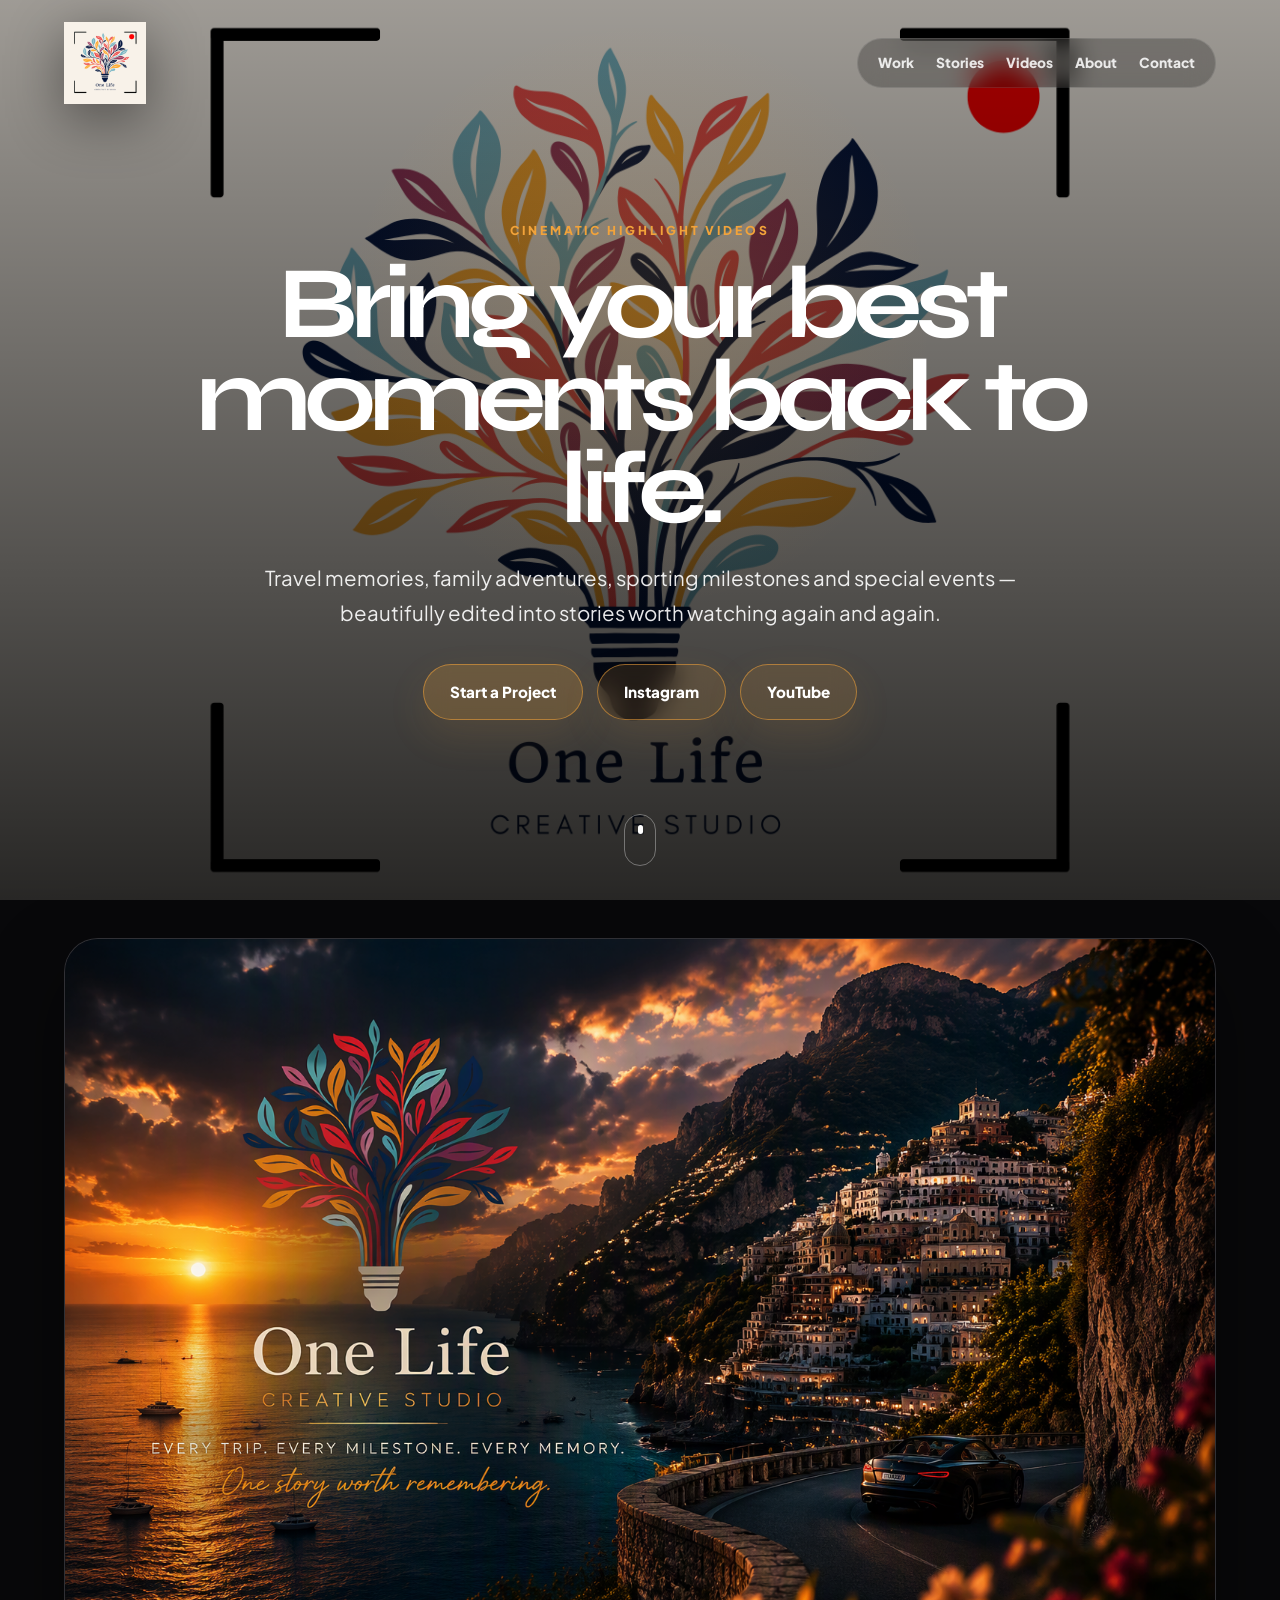
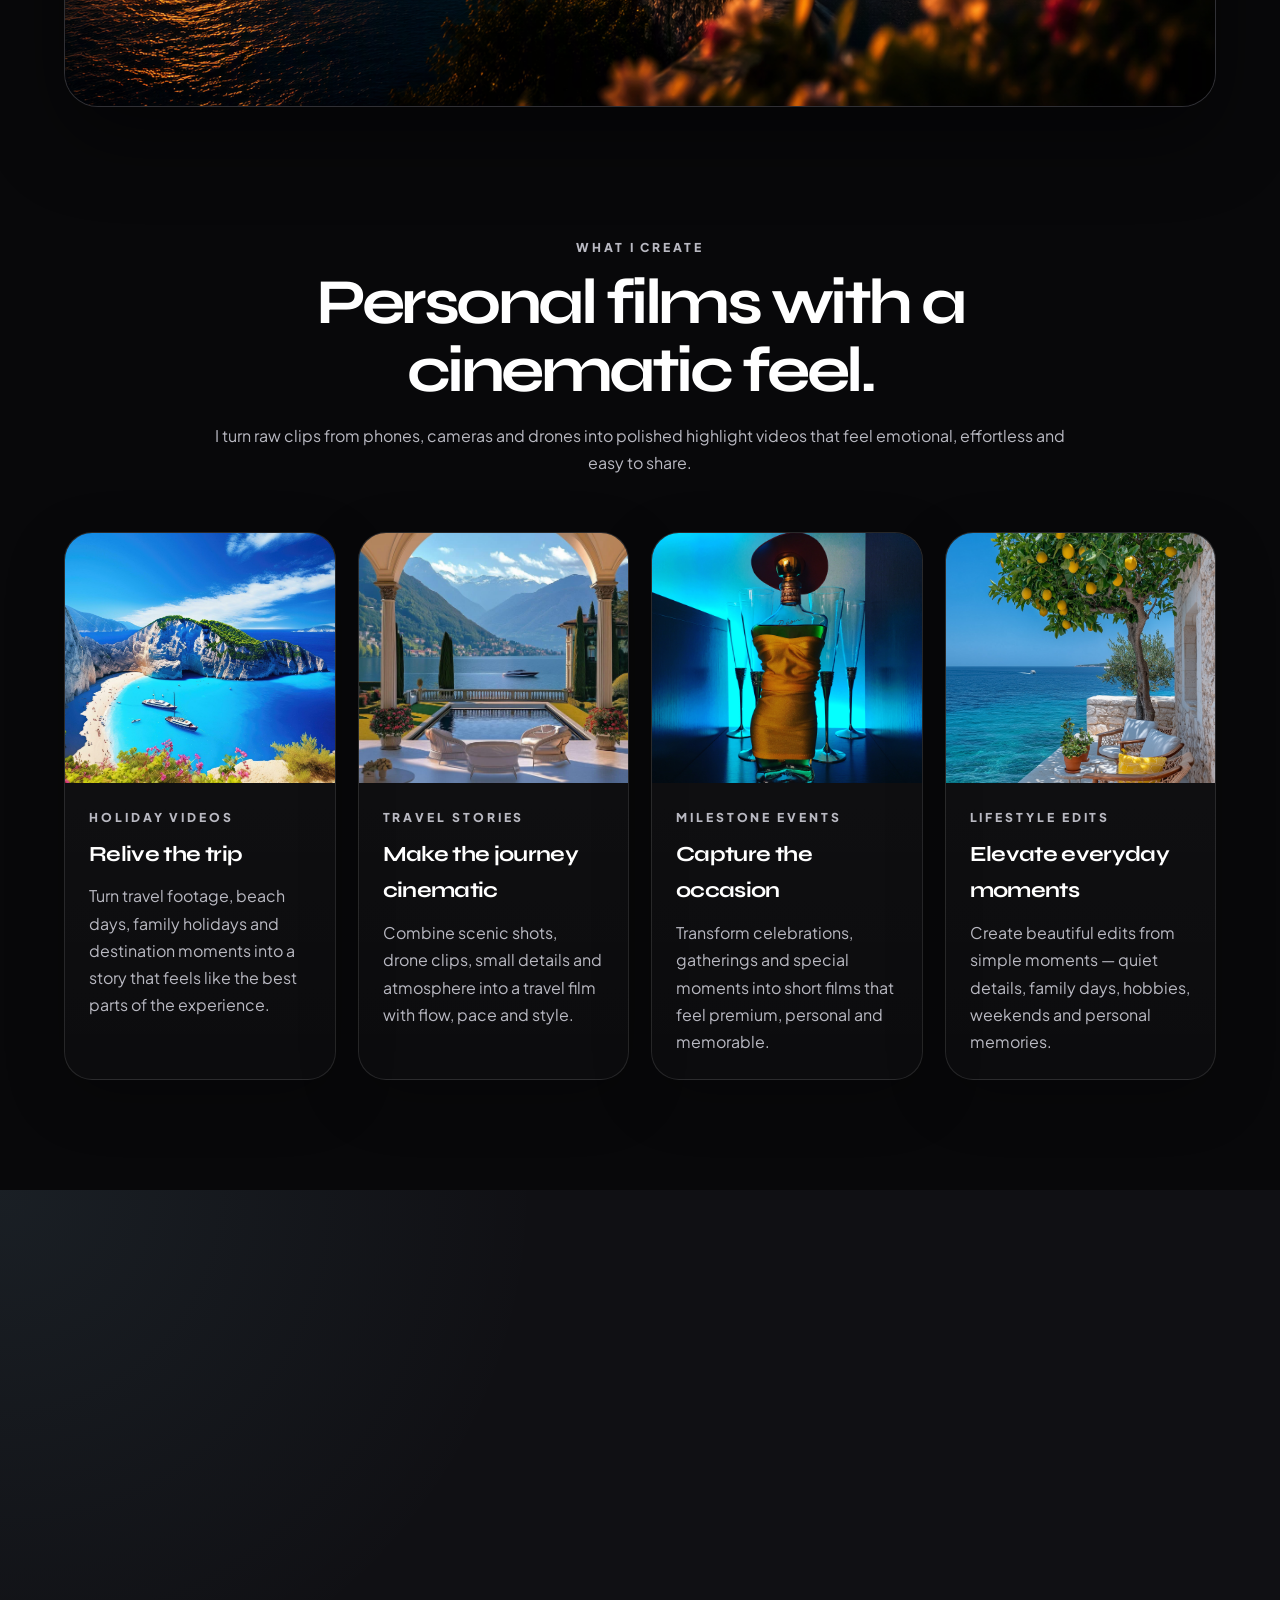
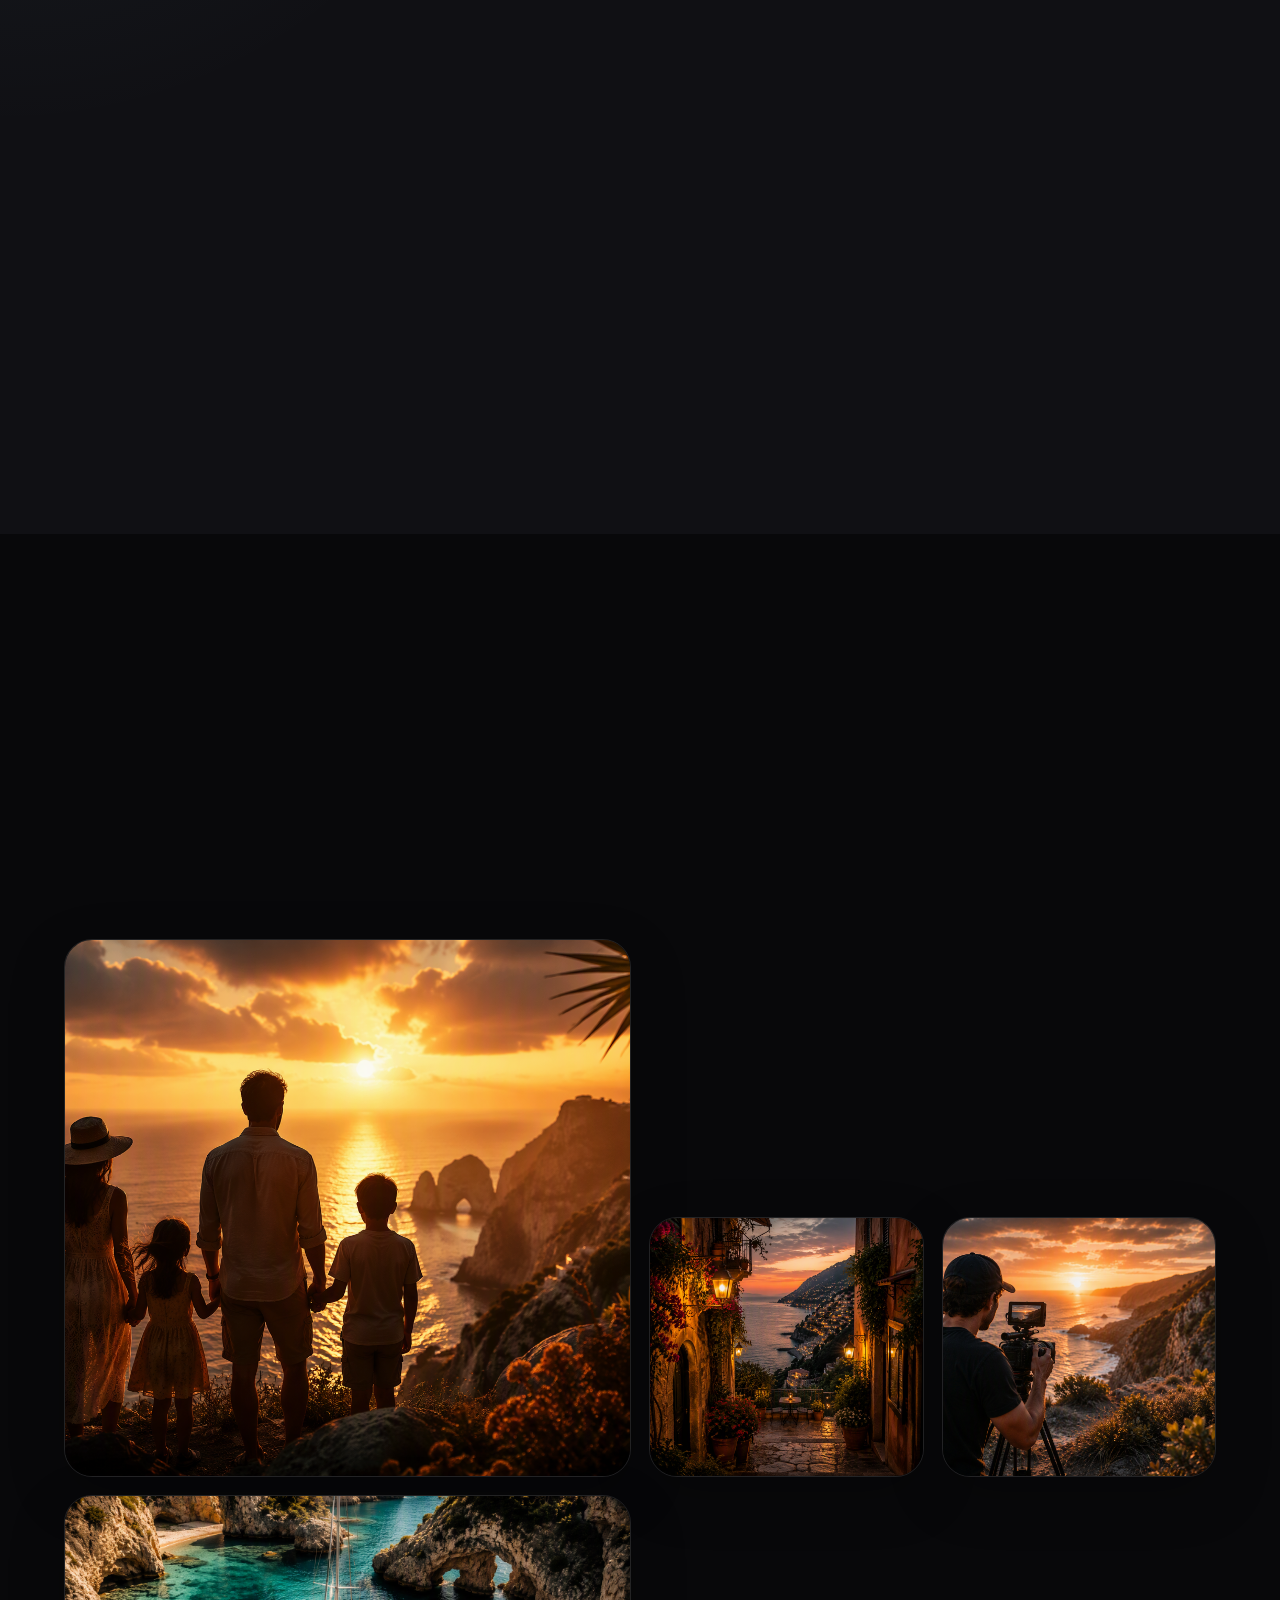
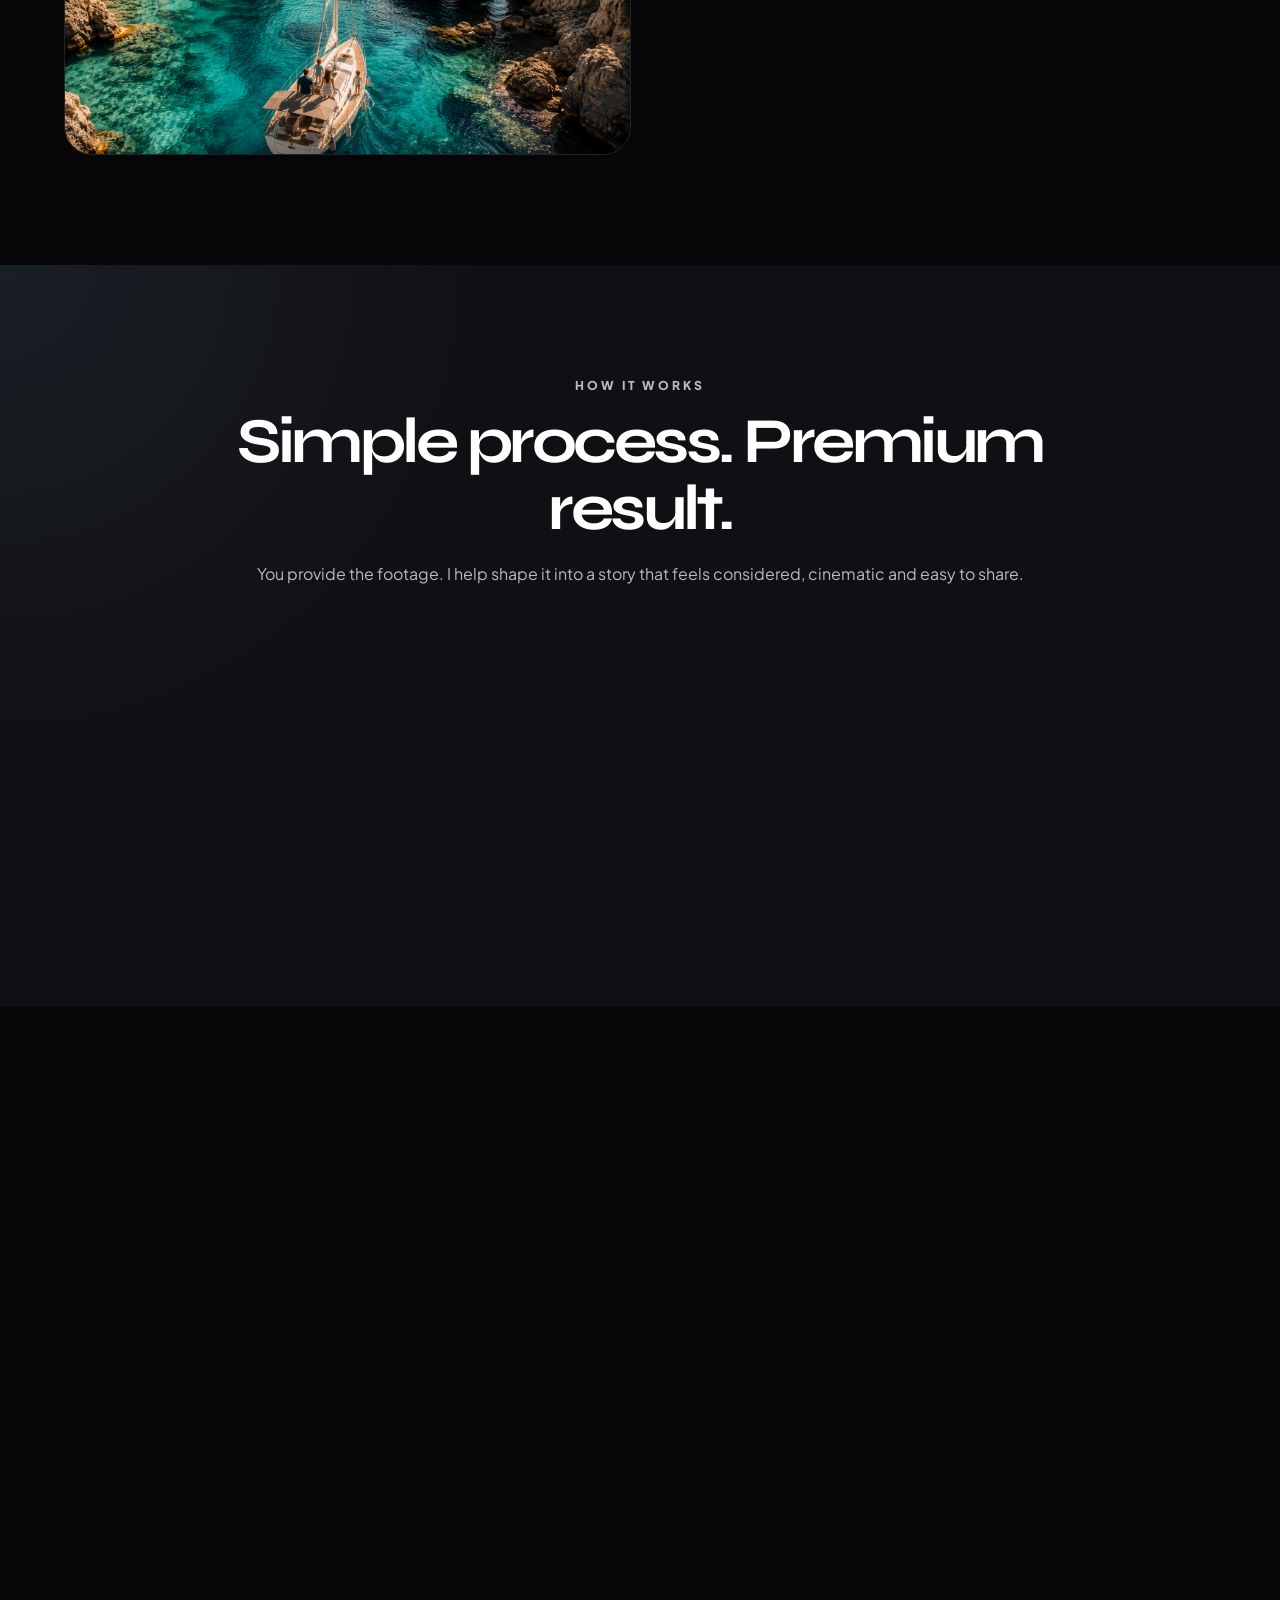
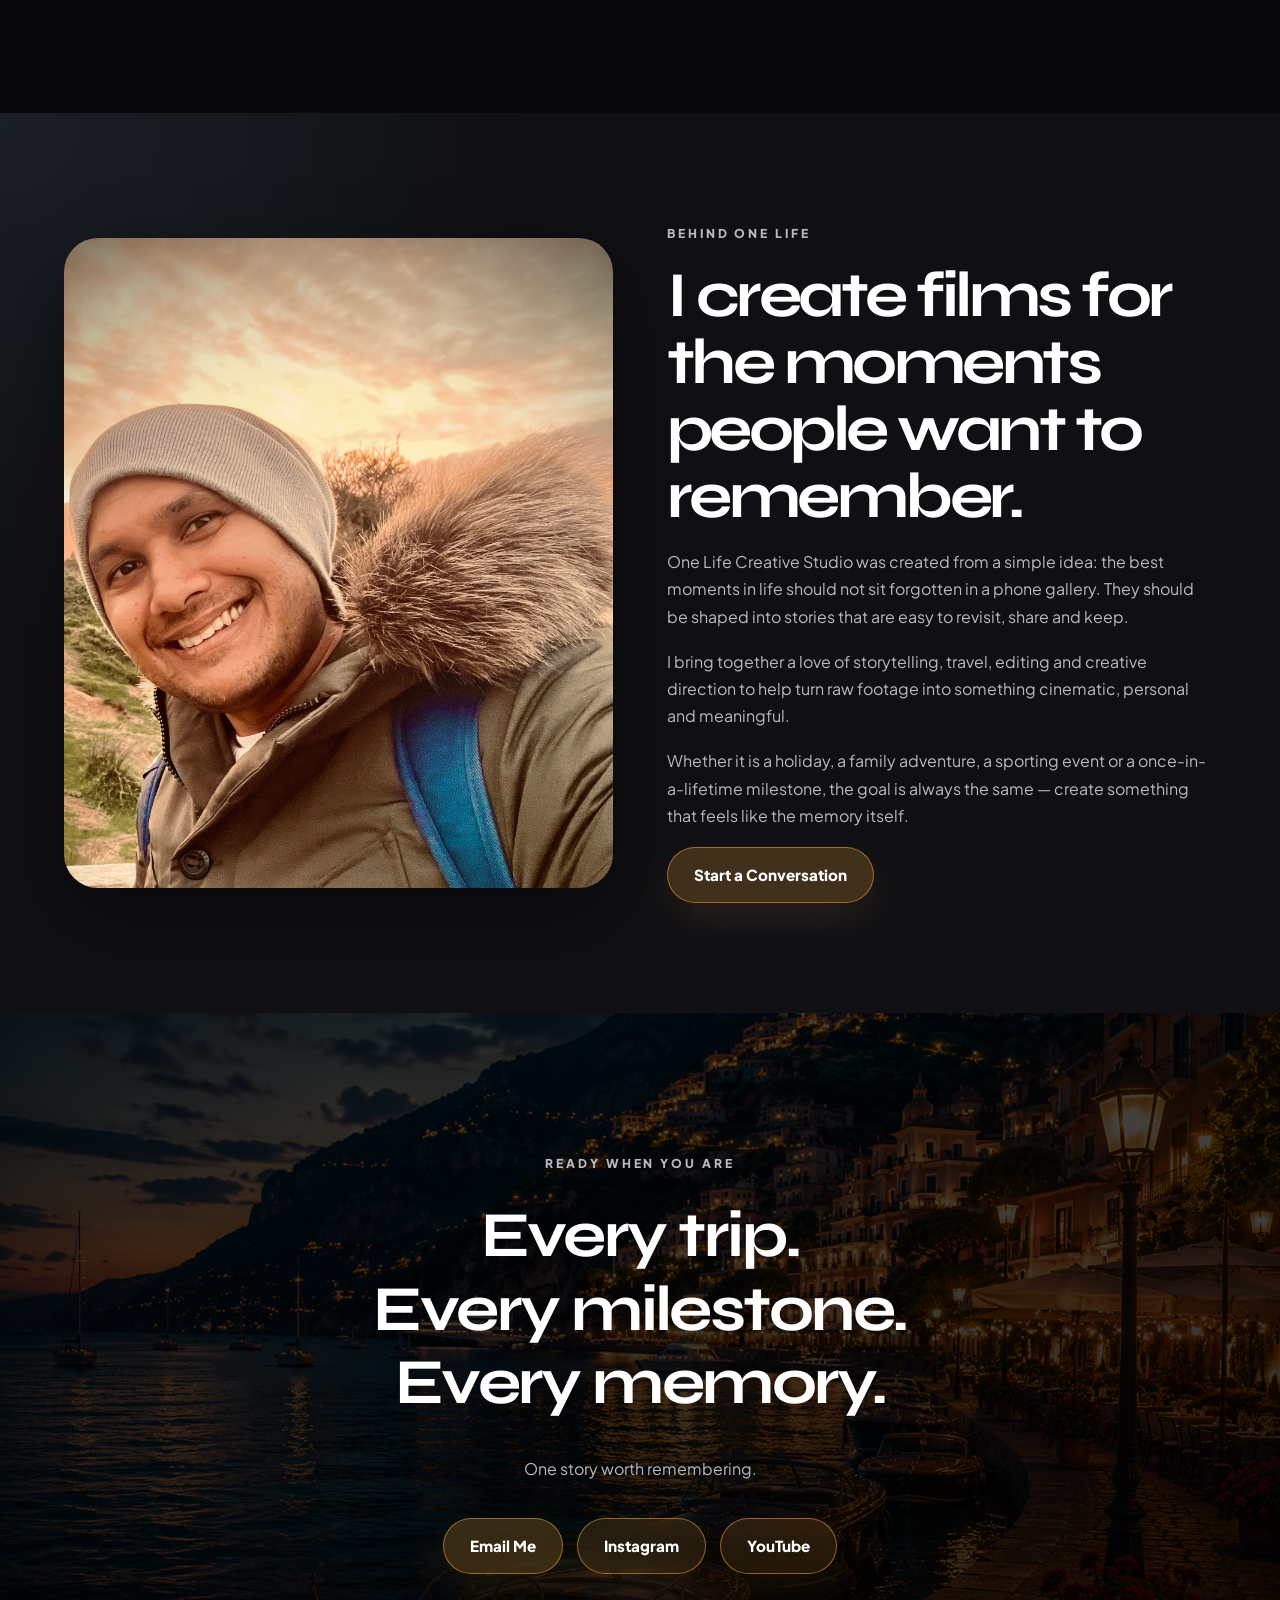
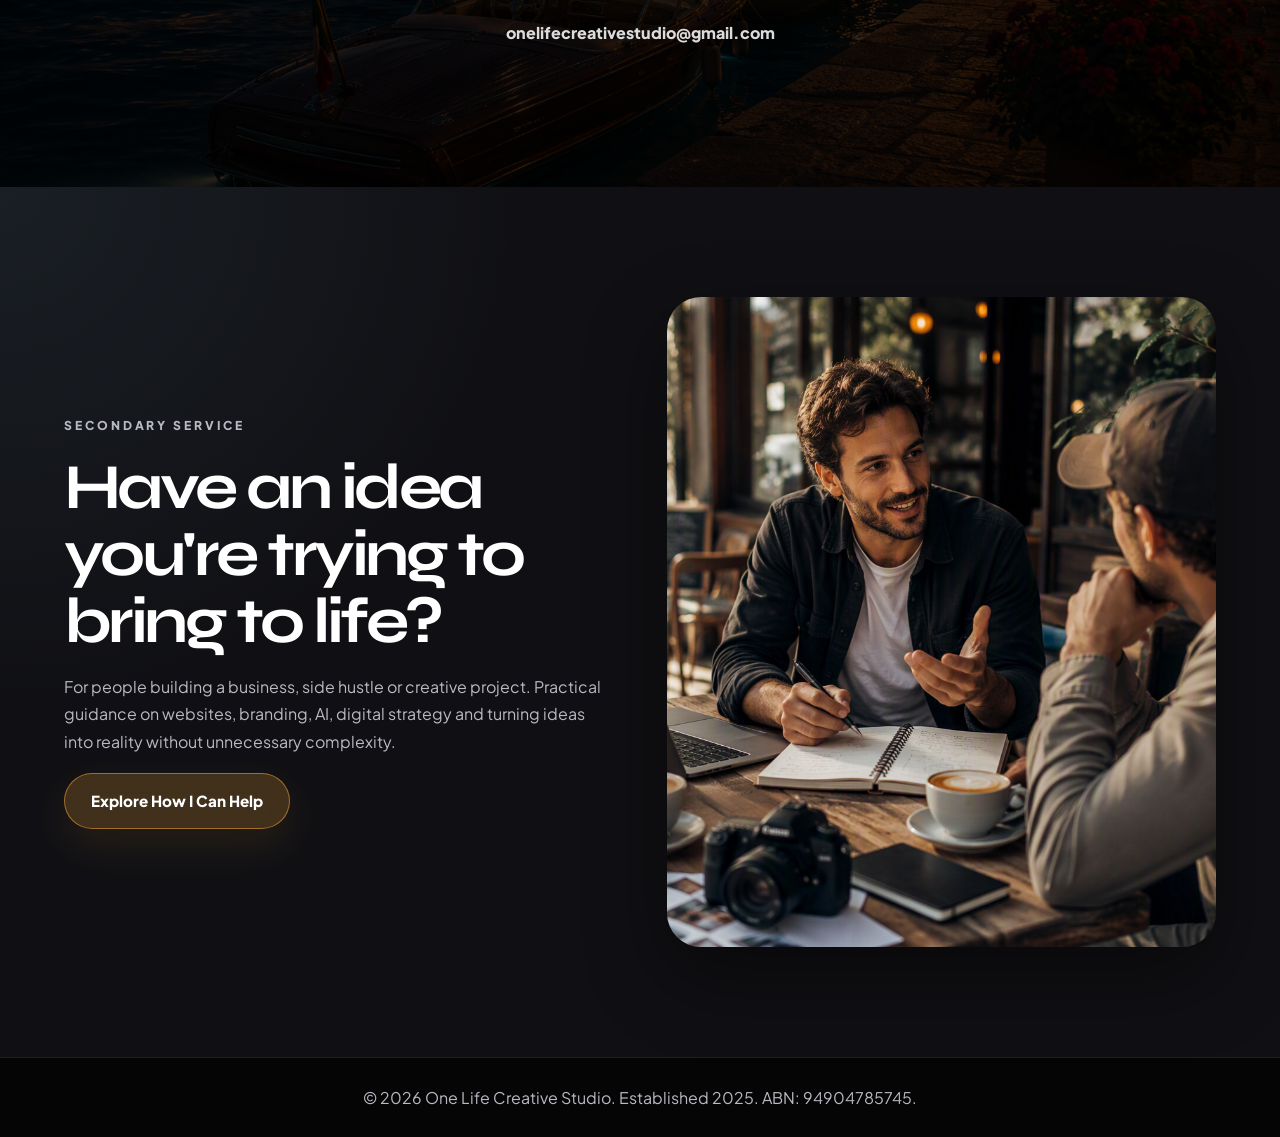
==== commit d59cd670: "Updates to bringing ideas Updates to bringing ideas together." ====
--- a/index.html
+++ b/index.html
@@ -100,6 +100,6 @@
 </div></div></section>
 <section class="section section-alt about-founder" id="about"><div class="container split"><div class="split-image profile-image reveal"><img src="images/Homepage_images/Isaac_Profile_image_portrait_filter.jpg" alt="Portrait of the One Life Creative Studio founder" loading="lazy" /></div><div class="split-content reveal"><p class="section-kicker">Behind One Life</p><h2>I create films for the moments people want to remember.</h2><p>One Life Creative Studio was created from a simple idea: the best moments in life should not sit forgotten in a phone gallery. They should be shaped into stories that are easy to revisit, share and keep.</p><p>I bring together a love of storytelling, travel, editing and creative direction to help turn raw footage into something cinematic, personal and meaningful.</p><p>Whether it is a holiday, a family adventure, a sporting event or a once-in-a-lifetime milestone, the goal is always the same — create something that feels like the memory itself.</p><div class="button-row button-row-left"><a class="btn btn-primary" href="mailto:onelifecreativestudio@gmail.com">Start a Conversation</a></div></div></div></section>
 <section class="final-cta" id="contact"><div class="final-content reveal"><p class="section-kicker">Ready when you are</p><h2>Every trip.<br />Every milestone.<br />Every memory.</h2><p>One story worth remembering.</p><div class="button-row"><a class="btn btn-primary" href="mailto:onelifecreativestudio@gmail.com">Email Me</a><a class="btn btn-secondary" href="https://www.instagram.com/onelifecreativestudio/" target="_blank" rel="noopener noreferrer">Instagram</a><a class="btn btn-secondary" href="https://www.youtube.com/@OneLifeCreativeStudio" target="_blank" rel="noopener noreferrer">YouTube</a></div><a class="email-link" href="mailto:onelifecreativestudio@gmail.com">onelifecreativestudio@gmail.com</a></div></section>
-<section class="section section-alt mentoring-teaser"><div class="container split split-reverse"><div class="split-content reveal"><p class="section-kicker">Secondary service</p><h2>Need help shaping a business story?</h2><p>Creative Mentoring is a relaxed way to explore your ideas, clarify your message and work out how to bring a business, brand or content direction to life.</p><div class="button-row button-row-left"><a class="btn btn-primary" href="creative-mentoring.html">Explore Creative Mentoring</a></div></div><div class="split-image reveal"><img src="images/creative-mentoring/Cafe_conversation.png" alt="Relaxed mentoring conversation at an outdoor cafe with coffee, notebook and laptop" loading="lazy" /></div></div></section>
+<section class="section section-alt mentoring-teaser"><div class="container split split-reverse"><div class="split-content reveal"><p class="section-kicker">Secondary service</p><h2>Have an idea you're trying to bring to life?</h2><p>For people building a business, side hustle or creative project. Practical guidance on websites, branding, AI, digital strategy and turning ideas into reality without unnecessary complexity.</p><div class="button-row button-row-left"><a class="btn btn-primary" href="creative-mentoring.html">Explore How I Can Help</a></div></div><div class="split-image reveal"><img src="images/creative-mentoring/Cafe_conversation.png" alt="Relaxed mentoring conversation at an outdoor cafe with coffee, notebook and laptop" loading="lazy" /></div></div></section>
 </main><footer class="footer-note"><p>© <span id="year"></span> One Life Creative Studio. Established 2025. ABN: 94904785745.</p></footer><script src="script.js"></script>
 </body></html>
--- a/style.css
+++ b/style.css
@@ -1 +1,71 @@
-:root{--orange:#F2A33A;--dark:#08080A;--dark-2:#101014;--card:#17171C;--text:#fff;--muted:#B9B9C2;--border:rgba(255,255,255,.11);--shadow:0 30px 80px rgba(0,0,0,.45);--button-bg:rgba(242,163,58,.14);--button-border:rgba(242,163,58,.55)}*{box-sizing:border-box;margin:0;padding:0}html{scroll-behavior:smooth}body{font-family:"Plus Jakarta Sans",system-ui,-apple-system,BlinkMacSystemFont,"Segoe UI",sans-serif;background:var(--dark);color:var(--text);line-height:1.7;overflow-x:hidden}body.menu-open{overflow:hidden}img,video{max-width:100%;display:block}a{color:inherit;text-decoration:none}.skip-link{position:fixed;top:12px;left:12px;z-index:999;transform:translateY(-160%);background:#fff;color:#000;padding:10px 14px;border-radius:999px;font-weight:800}.skip-link:focus{transform:translateY(0)}.container{width:min(1180px,90%);margin:0 auto}.hero{position:relative;min-height:100vh;overflow:hidden;display:flex;align-items:center;justify-content:center;text-align:center;background:#000}.hero-video,.hero-static-bg{position:absolute;inset:0;width:100%;height:100%;object-fit:cover;object-position:center;z-index:0}.hero-static-bg{background:center/cover no-repeat}.mentoring-hero .hero-static-bg{background-image:url("images/creative-mentoring/Creative_mentoring_hero.png")}.hero-overlay{position:absolute;inset:0;background:radial-gradient(circle at 50% 35%,rgba(242,163,58,.14),transparent 34%),linear-gradient(rgba(0,0,0,.36),rgba(0,0,0,.84));z-index:1}.hero-overlay-strong{background:linear-gradient(90deg,rgba(0,0,0,.78),rgba(0,0,0,.42),rgba(0,0,0,.78))}.site-nav{position:absolute;top:0;left:0;z-index:5;width:100%;padding:22px 5%;display:flex;align-items:center;justify-content:space-between}.nav-brand img{width:82px;height:82px;object-fit:contain;filter:drop-shadow(0 14px 28px rgba(0,0,0,.45))}.nav-links{display:flex;align-items:center;gap:22px;background:rgba(0,0,0,.24);border:1px solid rgba(255,255,255,.12);backdrop-filter:blur(14px);padding:12px 20px;border-radius:999px}.nav-links a{font-size:.86rem;font-weight:800;color:rgba(255,255,255,.86)}.nav-links a:hover{color:var(--orange)}.menu-toggle{display:none;width:48px;height:48px;border-radius:50%;border:1px solid rgba(255,255,255,.18);background:rgba(0,0,0,.28);backdrop-filter:blur(10px);cursor:pointer;align-items:center;justify-content:center;flex-direction:column;gap:5px}.menu-toggle span{width:20px;height:2px;background:#fff;border-radius:999px;transition:transform .25s ease,opacity .25s ease}.menu-toggle[aria-expanded="true"] span:nth-child(1){transform:translateY(7px) rotate(45deg)}.menu-toggle[aria-expanded="true"] span:nth-child(2){opacity:0}.menu-toggle[aria-expanded="true"] span:nth-child(3){transform:translateY(-7px) rotate(-45deg)}.hero-content{position:relative;z-index:2;width:min(990px,90%);padding:130px 0 90px}.eyebrow,.section-kicker,.card-tag{text-transform:uppercase;letter-spacing:.24em;font-size:.76rem;font-weight:900;color:var(--orange)}.hero h1{font-family:"Syne",sans-serif;font-size:clamp(3.2rem,8vw,7rem);line-height:.9;letter-spacing:-.07em;margin:18px auto 26px}.hero-subtitle{max-width:790px;margin:0 auto 34px;color:rgba(255,255,255,.9);font-size:clamp(1.05rem,2vw,1.28rem)}.button-row{display:flex;flex-wrap:wrap;justify-content:center;gap:14px}.button-row-left{justify-content:flex-start}.btn{display:inline-flex;align-items:center;justify-content:center;min-height:48px;padding:14px 26px;border-radius:999px;font-weight:900;font-size:.95rem;transition:.25s}.btn:hover{transform:translateY(-3px)}.btn-primary,.btn-secondary{color:#fff;border:1px solid var(--button-border);background:var(--button-bg);backdrop-filter:blur(12px);box-shadow:0 16px 40px rgba(242,163,58,.10)}.btn-primary{background:rgba(242,163,58,.22)}.scroll-cue{position:absolute;bottom:34px;left:50%;transform:translateX(-50%);z-index:4;width:32px;height:52px;border:1px solid rgba(255,255,255,.34);border-radius:999px;display:flex;justify-content:center;padding-top:10px}.scroll-cue span{width:5px;height:9px;border-radius:999px;background:#fff;animation:scrollPulse 1.5s infinite}@keyframes scrollPulse{0%{opacity:0;transform:translateY(0)}40%{opacity:1}100%{opacity:0;transform:translateY(18px)}}.feature-image-section{padding:38px 0 20px;background:var(--dark)}.feature-image-card{border-radius:34px;overflow:hidden;border:1px solid var(--border);box-shadow:var(--shadow);background:var(--card)}.feature-image-card img{width:100%;height:auto;object-fit:cover}.section{padding:110px 0;background:var(--dark)}.section-alt{background:radial-gradient(circle at top left,rgba(140,207,233,.08),transparent 34%),var(--dark-2)}.section-heading{max-width:850px;margin:0 auto 56px;text-align:center}.section-heading h2,.split-content h2,.final-content h2,.how-help-content h2{font-family:"Syne",sans-serif;font-size:clamp(2.3rem,5vw,4.4rem);line-height:.98;letter-spacing:-.055em;margin:12px 0 18px}.section-heading p,.split-content p,.process-card p,.service-content p,.video-info p,.final-content p,.footer-note p,.pillar-grid p,.how-help-content p{color:var(--muted)}.service-grid{display:grid;grid-template-columns:repeat(4,1fr);gap:22px}.service-card,.process-card,.video-card,.pillar-grid article{background:linear-gradient(180deg,rgba(255,255,255,.045),rgba(255,255,255,.018));border:1px solid var(--border);box-shadow:0 18px 60px rgba(0,0,0,.24)}.service-card{border-radius:28px;overflow:hidden;transition:.28s}.service-card:hover{transform:translateY(-8px);border-color:rgba(242,163,58,.38)}.service-card img{width:100%;height:250px;object-fit:cover}.service-content{padding:24px}.service-content h3,.process-card h3,.video-info h3,.pillar-grid h3{font-family:"Syne",sans-serif;letter-spacing:-.03em}.service-content h3{font-size:1.35rem;margin:8px 0 10px}.split{display:grid;grid-template-columns:1fr 1fr;gap:54px;align-items:center}.split-reverse .split-content{order:1}.split-reverse .split-image{order:2}.split-image img{width:100%;height:650px;object-fit:cover;border-radius:34px;box-shadow:var(--shadow)}.profile-image img{object-position:center top}.split-content{max-width:580px}.split-content p{margin-bottom:18px}.mini-list{margin-top:34px;display:grid;gap:14px}.mini-list div{display:grid;grid-template-columns:48px 1fr;gap:16px;align-items:start;padding:18px;border-radius:18px;background:rgba(255,255,255,.045);border:1px solid var(--border)}.mini-list span,.process-card span,.pillar-grid span{border-radius:50%;background:rgba(242,163,58,.20);border:1px solid rgba(242,163,58,.55);display:flex;align-items:center;justify-content:center;font-weight:900}.mini-list span{width:42px;height:42px}.gallery-grid{display:grid;grid-template-columns:repeat(4,1fr);grid-auto-rows:260px;gap:18px}.gallery-item{overflow:hidden;border-radius:28px;border:1px solid var(--border);box-shadow:0 18px 55px rgba(0,0,0,.24)}.gallery-item img{width:100%;height:100%;object-fit:cover;transition:.35s}.gallery-item:hover img{transform:scale(1.06)}.gallery-large{grid-column:span 2;grid-row:span 2}.gallery-wide{grid-column:span 2}.process-grid{display:grid;grid-template-columns:repeat(4,1fr);gap:22px}.process-card{padding:30px;border-radius:26px;min-height:250px}.process-card span{width:54px;height:54px;margin-bottom:24px}.video-grid{display:grid;grid-template-columns:repeat(3,1fr);gap:24px}.video-grid-four{grid-template-columns:repeat(4,1fr)}.video-card{overflow:hidden;border-radius:28px}.video-frame{position:relative;height:0;padding-bottom:56.25%;background:#000}.video-frame iframe{position:absolute;inset:0;width:100%;height:100%;border:0}.video-info{padding:24px}.final-cta{position:relative;min-height:86vh;background:linear-gradient(rgba(0,0,0,.72),rgba(0,0,0,.84)),url("images/Homepage_images/Europe_boats_night.png") center/cover no-repeat;display:flex;align-items:center;justify-content:center;text-align:center;padding:100px 20px}.mentoring-final{background:linear-gradient(rgba(0,0,0,.72),rgba(0,0,0,.84)),url("images/creative-mentoring/Idea_Journey.png") center/cover no-repeat}.final-content{position:relative;z-index:2;width:min(930px,92%)}.email-link{display:inline-block;margin-top:28px;color:rgba(255,255,255,.86);font-weight:800}.footer-note{padding:26px 5%;text-align:center;background:#050506;border-top:1px solid var(--border)}.reveal{opacity:0;transform:translateY(18px);transition:opacity .7s ease,transform .7s ease}.reveal.is-visible{opacity:1;transform:translateY(0)}.tag-cloud{display:flex;flex-wrap:wrap;gap:12px;margin-top:28px}.tag-cloud span{padding:12px 16px;border-radius:999px;background:rgba(242,163,58,.12);border:1px solid rgba(242,163,58,.38);font-weight:800}.pillar-grid{display:grid;grid-template-columns:repeat(3,1fr);gap:14px;margin-top:28px}.pillar-grid article{border-radius:20px;padding:20px}.pillar-grid span{width:42px;height:42px;margin-bottom:14px}.how-help-layout{display:grid;grid-template-columns:.9fr 1.1fr;gap:60px;align-items:center}.how-help-content{max-width:540px}.how-help-content .lead-text{font-size:1.2rem;line-height:1.65;color:#fff;margin-bottom:20px}.how-help-content p{margin-bottom:18px}.how-help-image{display:flex;justify-content:center}.how-help-image img{width:min(100%,560px);border-radius:30px;border:1px solid rgba(255,255,255,.10);box-shadow:0 30px 80px rgba(0,0,0,.45);background:var(--card)}@media (prefers-reduced-motion:reduce){html{scroll-behavior:auto}*,*::before,*::after{animation-duration:.001ms!important;animation-iteration-count:1!important;scroll-behavior:auto!important;transition-duration:.001ms!important}.hero-video{display:none}.reveal{opacity:1;transform:none}}@media(max-width:1180px){.video-grid-four{grid-template-columns:repeat(2,1fr)}}@media(max-width:1100px){.service-grid,.process-grid{grid-template-columns:repeat(2,1fr)}.video-grid{grid-template-columns:1fr}.video-grid-four{grid-template-columns:repeat(2,1fr)}.gallery-grid{grid-template-columns:repeat(2,1fr)}.gallery-large,.gallery-wide{grid-column:span 1;grid-row:span 1}.pillar-grid{grid-template-columns:1fr}}@media(max-width:900px){.how-help-layout{grid-template-columns:1fr;gap:40px}.how-help-content{max-width:100%;text-align:left}.how-help-image img{width:min(100%,520px)}}@media(max-width:820px){.site-nav{padding:18px 5%}.menu-toggle{display:flex;z-index:8}.nav-links{position:fixed;inset:0;z-index:7;border-radius:0;border:0;background:rgba(5,5,6,.94);backdrop-filter:blur(18px);flex-direction:column;justify-content:center;gap:26px;transform:translateX(100%);transition:.28s}.nav-links.is-open{transform:translateX(0)}.nav-links a{font-size:1.3rem}.nav-brand img{width:70px;height:70px}.hero-content{padding:112px 0 75px}.section{padding:78px 0}.split{grid-template-columns:1fr}.split-reverse .split-content,.split-reverse .split-image{order:initial}.split-image img{height:460px}.split-content{max-width:100%}.service-grid,.process-grid,.gallery-grid{grid-template-columns:1fr}.gallery-grid{grid-auto-rows:auto}.gallery-item img{height:360px}.button-row{flex-direction:column;align-items:stretch}.btn{width:100%}.video-grid-four{grid-template-columns:1fr}}@media(max-width:520px){.hero{min-height:92vh}.hero h1{font-size:clamp(3rem,15vw,4.5rem);letter-spacing:-.06em}.eyebrow,.section-kicker,.card-tag{letter-spacing:.18em}.section-heading h2,.split-content h2,.final-content h2,.how-help-content h2{font-size:2.35rem}.service-card img{height:220px}.split-image img,.gallery-item img{height:320px}.feature-image-section{padding:24px 0 0}.final-content p{font-size:1.05rem}.how-help-image img{border-radius:22px}}+:root{--orange:#F2A33A;--dark:#08080A;--dark-2:#101014;--card:#17171C;--text:#fff;--muted:#B9B9C2;--border:rgba(255,255,255,.11);--shadow:0 30px 80px rgba(0,0,0,.45);--button-bg:rgba(242,163,58,.14);--button-border:rgba(242,163,58,.55)}*{box-sizing:border-box;margin:0;padding:0}html{scroll-behavior:smooth}body{font-family:"Plus Jakarta Sans",system-ui,-apple-system,BlinkMacSystemFont,"Segoe UI",sans-serif;background:var(--dark);color:var(--text);line-height:1.7;overflow-x:hidden}body.menu-open{overflow:hidden}img,video{max-width:100%;display:block}a{color:inherit;text-decoration:none}.skip-link{position:fixed;top:12px;left:12px;z-index:999;transform:translateY(-160%);background:#fff;color:#000;padding:10px 14px;border-radius:999px;font-weight:800}.skip-link:focus{transform:translateY(0)}.container{width:min(1180px,90%);margin:0 auto}.hero{position:relative;min-height:100vh;overflow:hidden;display:flex;align-items:center;justify-content:center;text-align:center;background:#000}.hero-video,.hero-static-bg{position:absolute;inset:0;width:100%;height:100%;object-fit:cover;object-position:center;z-index:0}.hero-static-bg{background:center/cover no-repeat}.mentoring-hero .hero-static-bg{background-image:url("images/creative-mentoring/Creative_mentoring_hero.png")}.hero-overlay{position:absolute;inset:0;background:radial-gradient(circle at 50% 35%,rgba(242,163,58,.14),transparent 34%),linear-gradient(rgba(0,0,0,.36),rgba(0,0,0,.84));z-index:1}.hero-overlay-strong{background:linear-gradient(90deg,rgba(0,0,0,.78),rgba(0,0,0,.42),rgba(0,0,0,.78))}.site-nav{position:absolute;top:0;left:0;z-index:5;width:100%;padding:22px 5%;display:flex;align-items:center;justify-content:space-between}.nav-brand img{width:82px;height:82px;object-fit:contain;filter:drop-shadow(0 14px 28px rgba(0,0,0,.45))}.nav-links{display:flex;align-items:center;gap:22px;background:rgba(0,0,0,.24);border:1px solid rgba(255,255,255,.12);backdrop-filter:blur(14px);padding:12px 20px;border-radius:999px}.nav-links a{font-size:.86rem;font-weight:800;color:rgba(255,255,255,.86)}.nav-links a:hover{color:var(--orange)}.menu-toggle{display:none;width:48px;height:48px;border-radius:50%;border:1px solid rgba(255,255,255,.18);background:rgba(0,0,0,.28);backdrop-filter:blur(10px);cursor:pointer;align-items:center;justify-content:center;flex-direction:column;gap:5px}.menu-toggle span{width:20px;height:2px;background:#fff;border-radius:999px;transition:transform .25s ease,opacity .25s ease}.menu-toggle[aria-expanded="true"] span:nth-child(1){transform:translateY(7px) rotate(45deg)}.menu-toggle[aria-expanded="true"] span:nth-child(2){opacity:0}.menu-toggle[aria-expanded="true"] span:nth-child(3){transform:translateY(-7px) rotate(-45deg)}.hero-content{position:relative;z-index:2;width:min(990px,90%);padding:130px 0 90px}.eyebrow,.section-kicker,.card-tag{text-transform:uppercase;letter-spacing:.24em;font-size:.76rem;font-weight:900;color:var(--orange)}.hero h1{font-family:"Syne",sans-serif;font-size:clamp(3.2rem,8vw,7rem);line-height:.9;letter-spacing:-.07em;margin:18px auto 26px}.hero-subtitle{max-width:790px;margin:0 auto 34px;color:rgba(255,255,255,.9);font-size:clamp(1.05rem,2vw,1.28rem)}.button-row{display:flex;flex-wrap:wrap;justify-content:center;gap:14px}.button-row-left{justify-content:flex-start}.btn{display:inline-flex;align-items:center;justify-content:center;min-height:48px;padding:14px 26px;border-radius:999px;font-weight:900;font-size:.95rem;transition:.25s}.btn:hover{transform:translateY(-3px)}.btn-primary,.btn-secondary{color:#fff;border:1px solid var(--button-border);background:var(--button-bg);backdrop-filter:blur(12px);box-shadow:0 16px 40px rgba(242,163,58,.10)}.btn-primary{background:rgba(242,163,58,.22)}.scroll-cue{position:absolute;bottom:34px;left:50%;transform:translateX(-50%);z-index:4;width:32px;height:52px;border:1px solid rgba(255,255,255,.34);border-radius:999px;display:flex;justify-content:center;padding-top:10px}.scroll-cue span{width:5px;height:9px;border-radius:999px;background:#fff;animation:scrollPulse 1.5s infinite}@keyframes scrollPulse{0%{opacity:0;transform:translateY(0)}40%{opacity:1}100%{opacity:0;transform:translateY(18px)}}.feature-image-section{padding:38px 0 20px;background:var(--dark)}.feature-image-card{border-radius:34px;overflow:hidden;border:1px solid var(--border);box-shadow:var(--shadow);background:var(--card)}.feature-image-card img{width:100%;height:auto;object-fit:cover}.section{padding:110px 0;background:var(--dark)}.section-alt{background:radial-gradient(circle at top left,rgba(140,207,233,.08),transparent 34%),var(--dark-2)}.section-heading{max-width:850px;margin:0 auto 56px;text-align:center}
+.section-heading h2,
+.split-content h2,
+.how-help-content h2 {
+font-family: "Syne", sans-serif;
+font-size: clamp(2.3rem, 5vw, 4.4rem);
+line-height: 1.05;
+letter-spacing: -0.055em;
+margin: 12px 0 18px;
+}
+
+.final-content h2 {
+font-family: "Syne", sans-serif;
+font-size: clamp(3rem, 5vw, 5.5rem);
+
+line-height: 1.15;
+
+letter-spacing: -0.04em;
+
+margin-top: 20px;
+margin-bottom: 35px;
+
+max-width: 1000px;
+
+margin-left: auto;
+margin-right: auto;
+}
+
+
+
+.section-heading p,.split-content p,.process-card p,.service-content p,.video-info p,.final-content p,.footer-note p,.pillar-grid p,.how-help-content p{color:var(--muted)}.service-grid{display:grid;grid-template-columns:repeat(4,1fr);gap:22px}.service-card,.process-card,.video-card,.pillar-grid article{background:linear-gradient(180deg,rgba(255,255,255,.045),rgba(255,255,255,.018));border:1px solid var(--border);box-shadow:0 18px 60px rgba(0,0,0,.24)}.service-card{border-radius:28px;overflow:hidden;transition:.28s}.service-card:hover{transform:translateY(-8px);border-color:rgba(242,163,58,.38)}.service-card img{width:100%;height:250px;object-fit:cover}.service-content{padding:24px}.service-content h3,.process-card h3,.video-info h3,.pillar-grid h3{font-family:"Syne",sans-serif;letter-spacing:-.03em}.service-content h3{font-size:1.35rem;margin:8px 0 10px}.split{display:grid;grid-template-columns:1fr 1fr;gap:54px;align-items:center}.split-reverse .split-content{order:1}.split-reverse .split-image{order:2}.split-image img{width:100%;height:650px;object-fit:cover;border-radius:34px;box-shadow:var(--shadow)}.profile-image img{object-position:center top}.split-content{max-width:580px}.split-content p{margin-bottom:18px}.mini-list{margin-top:34px;display:grid;gap:14px}.mini-list div{display:grid;grid-template-columns:48px 1fr;gap:16px;align-items:start;padding:18px;border-radius:18px;background:rgba(255,255,255,.045);border:1px solid var(--border)}.mini-list span,.process-card span,.pillar-grid span{border-radius:50%;background:rgba(242,163,58,.20);border:1px solid rgba(242,163,58,.55);display:flex;align-items:center;justify-content:center;font-weight:900}.mini-list span{width:42px;height:42px}.gallery-grid{display:grid;grid-template-columns:repeat(4,1fr);grid-auto-rows:260px;gap:18px}.gallery-item{overflow:hidden;border-radius:28px;border:1px solid var(--border);box-shadow:0 18px 55px rgba(0,0,0,.24)}.gallery-item img{width:100%;height:100%;object-fit:cover;transition:.35s}.gallery-item:hover img{transform:scale(1.06)}.gallery-large{grid-column:span 2;grid-row:span 2}.gallery-wide{grid-column:span 2}.process-grid{display:grid;grid-template-columns:repeat(4,1fr);gap:22px}.process-card{padding:30px;border-radius:26px;min-height:250px}.process-card span{width:54px;height:54px;margin-bottom:24px}.video-grid{display:grid;grid-template-columns:repeat(3,1fr);gap:24px}.video-grid-four{grid-template-columns:repeat(4,1fr)}.video-card{overflow:hidden;border-radius:28px}.video-frame{position:relative;height:0;padding-bottom:56.25%;background:#000}.video-frame iframe{position:absolute;inset:0;width:100%;height:100%;border:0}.video-info{padding:24px}.final-cta{position:relative;min-height:86vh;background:linear-gradient(rgba(0,0,0,.72),rgba(0,0,0,.84)),url("images/Homepage_images/Europe_boats_night.png") center/cover no-repeat;display:flex;align-items:center;justify-content:center;text-align:center;padding:100px 20px}.mentoring-final{background:linear-gradient(rgba(0,0,0,.72),rgba(0,0,0,.84)),url("images/creative-mentoring/Idea_Journey.png") center/cover no-repeat}.final-content{position:relative;z-index:2;width:min(930px,92%)}.email-link{display:inline-block;margin-top:28px;color:rgba(255,255,255,.86);font-weight:800}.footer-note{padding:26px 5%;text-align:center;background:#050506;border-top:1px solid var(--border)}.reveal{opacity:0;transform:translateY(18px);transition:opacity .7s ease,transform .7s ease}.reveal.is-visible{opacity:1;transform:translateY(0)}.tag-cloud{display:flex;flex-wrap:wrap;gap:12px;margin-top:28px}.tag-cloud span{padding:12px 16px;border-radius:999px;background:rgba(242,163,58,.12);border:1px solid rgba(242,163,58,.38);font-weight:800}.pillar-grid{display:grid;grid-template-columns:repeat(3,1fr);gap:14px;margin-top:28px}.pillar-grid article{border-radius:20px;padding:20px}.pillar-grid span{width:42px;height:42px;margin-bottom:14px}.how-help-layout{display:grid;grid-template-columns:.9fr 1.1fr;gap:60px;align-items:center}.how-help-content{max-width:540px}.how-help-content .lead-text{font-size:1.2rem;line-height:1.65;color:#fff;margin-bottom:20px}.how-help-content p{margin-bottom:18px}.how-help-image{display:flex;justify-content:center}.how-help-image img{width:min(100%,480px);border-radius:30px;border:1px solid rgba(255,255,255,.10);box-shadow:0 30px 80px rgba(0,0,0,.45);background:var(--card)}@media (prefers-reduced-motion:reduce){html{scroll-behavior:auto}*,*::before,*::after{animation-duration:.001ms!important;animation-iteration-count:1!important;scroll-behavior:auto!important;transition-duration:.001ms!important}.hero-video{display:none}.reveal{opacity:1;transform:none}}@media(max-width:1180px){.video-grid-four{grid-template-columns:repeat(2,1fr)}}@media(max-width:1100px){.service-grid,.process-grid{grid-template-columns:repeat(2,1fr)}.video-grid{grid-template-columns:1fr}.video-grid-four{grid-template-columns:repeat(2,1fr)}.gallery-grid{grid-template-columns:repeat(2,1fr)}.gallery-large,.gallery-wide{grid-column:span 1;grid-row:span 1}.pillar-grid{grid-template-columns:1fr}}@media(max-width:900px){.how-help-layout{grid-template-columns:1fr;gap:40px}.how-help-content{max-width:100%;text-align:left}.how-help-image img{width:min(100%,520px)}}@media(max-width:820px){.site-nav{padding:18px 5%}.menu-toggle{display:flex;z-index:8}.nav-links{position:fixed;inset:0;z-index:7;border-radius:0;border:0;background:rgba(5,5,6,.94);backdrop-filter:blur(18px);flex-direction:column;justify-content:center;gap:26px;transform:translateX(100%);transition:.28s}.nav-links.is-open{transform:translateX(0)}.nav-links a{font-size:1.3rem}.nav-brand img{width:70px;height:70px}.hero-content{padding:112px 0 75px}.section{padding:78px 0}.split{grid-template-columns:1fr}.split-reverse .split-content,.split-reverse .split-image{order:initial}.split-image img{height:460px}.split-content{max-width:100%}.service-grid,.process-grid,.gallery-grid{grid-template-columns:1fr}.gallery-grid{grid-auto-rows:auto}.gallery-item img{height:360px}.button-row{flex-direction:column;align-items:stretch}.btn{width:100%}.video-grid-four{grid-template-columns:1fr}}@media(max-width:520px){.hero{min-height:92vh}.hero h1{font-size:clamp(3rem,15vw,4.5rem);letter-spacing:-.06em}.eyebrow,.section-kicker,.card-tag{letter-spacing:.18em}.section-heading h2,.split-content h2,.final-content h2,.how-help-content h2{font-size:2.35rem}.service-card img{height:220px}.split-image img,.gallery-item img{height:320px}.feature-image-section{padding:24px 0 0}.final-content p{font-size:1.05rem}.how-help-image img{border-radius:22px}}
+
+
+
+/* ========================================
+CTA SPACING FIX
+======================================== */
+
+.final-content {
+width: min(980px, 92%);
+padding: 40px 20px;
+}
+
+.final-cta .section-kicker {
+margin-bottom: 24px;
+}
+
+.final-cta p {
+max-width: 760px;
+margin-left: auto;
+margin-right: auto;
+line-height: 1.8;
+}
+
+.final-cta .button-row {
+margin-top: 35px;
+margin-bottom: 25px;
+}
+
+.final-cta .email-link {
+margin-top: 20px;
+}
+
+@media (max-width: 768px) {
+
+.final-content h2 {
+font-size: clamp(2.5rem, 10vw, 4rem);
+line-height: 1.18;
+}
+}
+
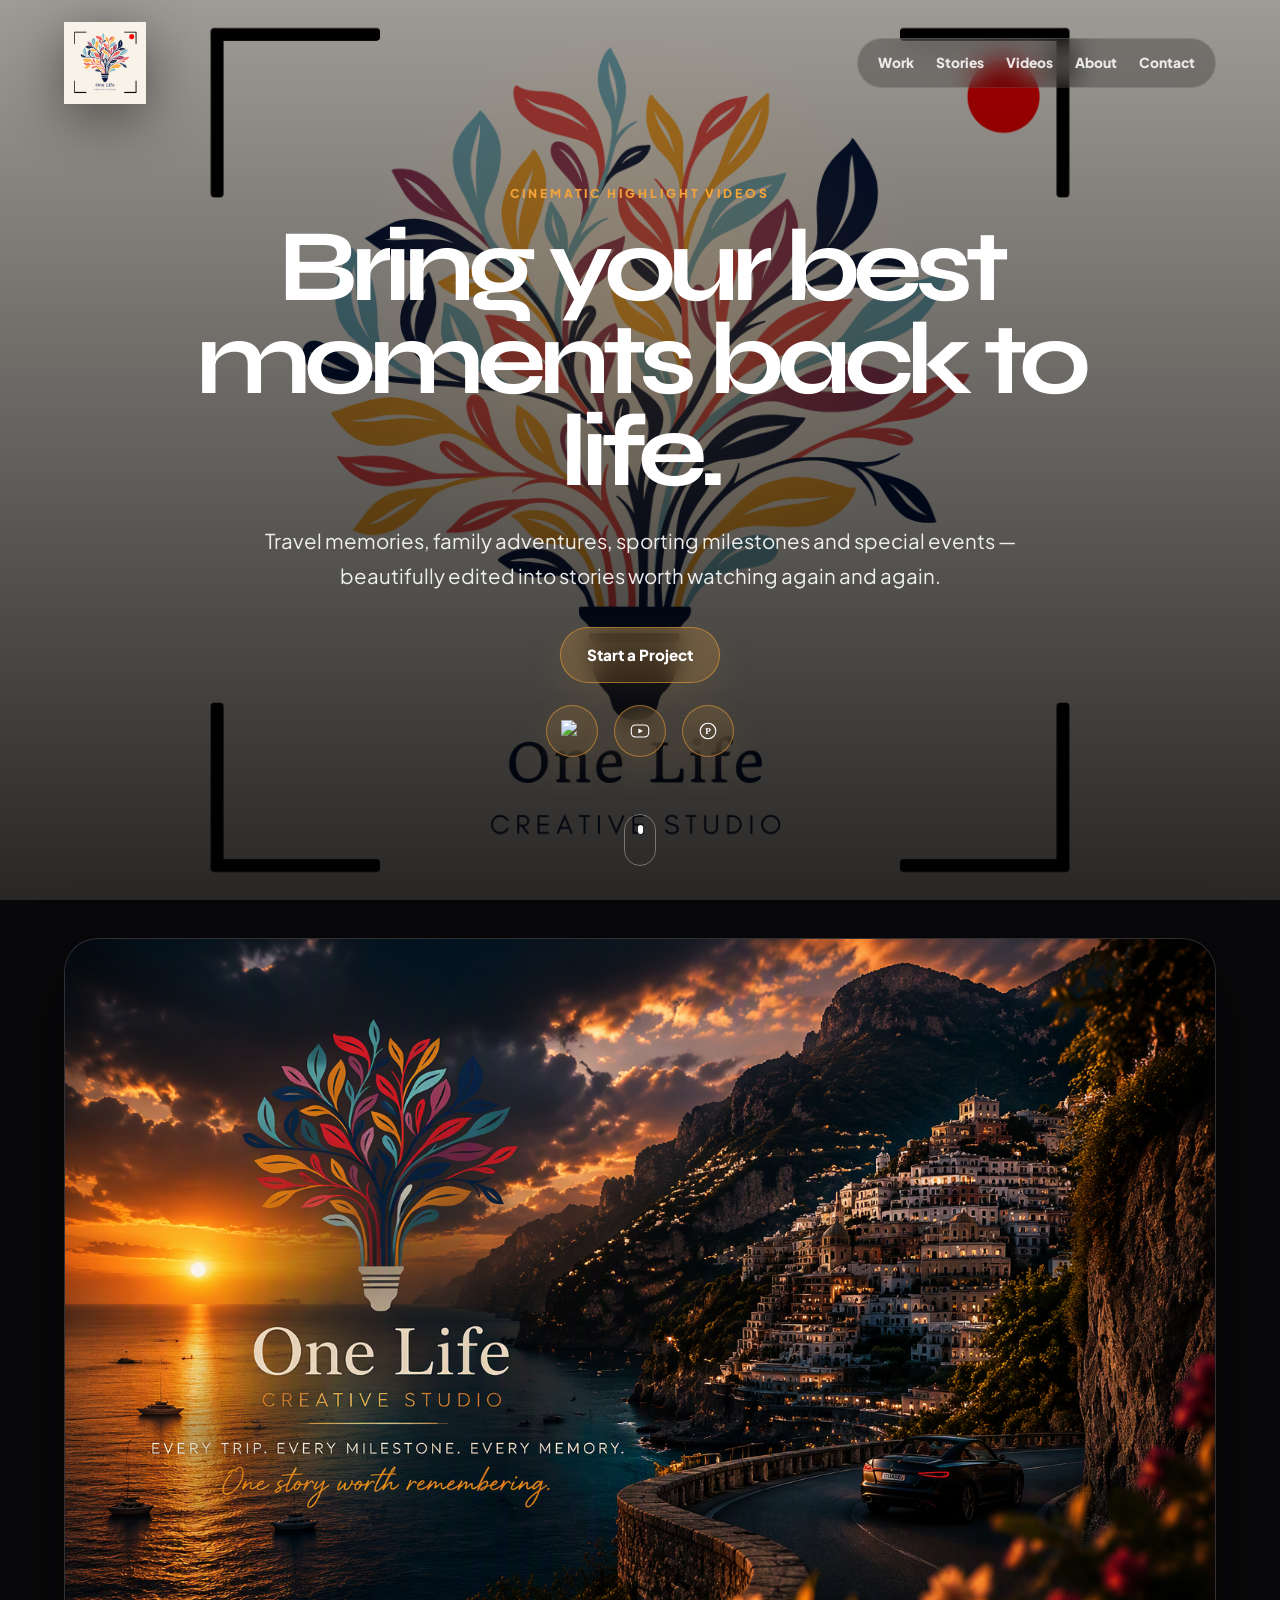
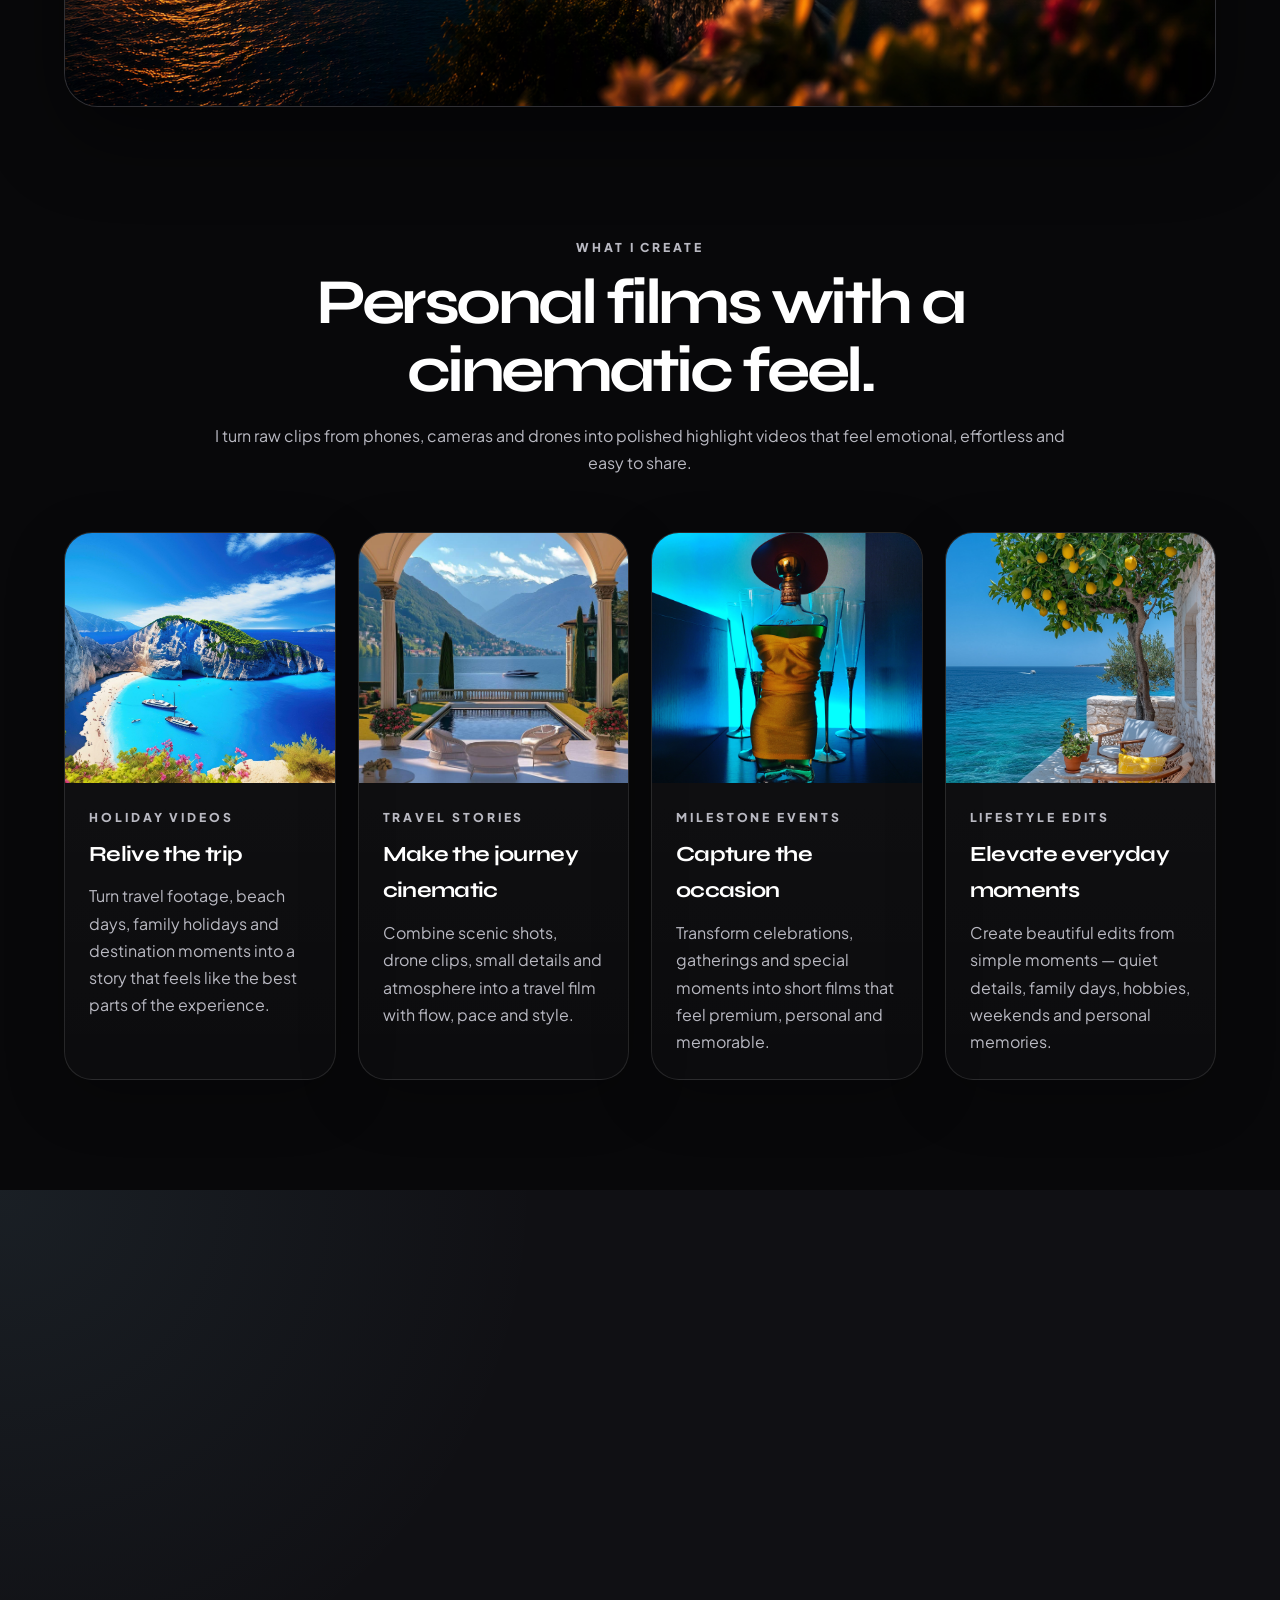
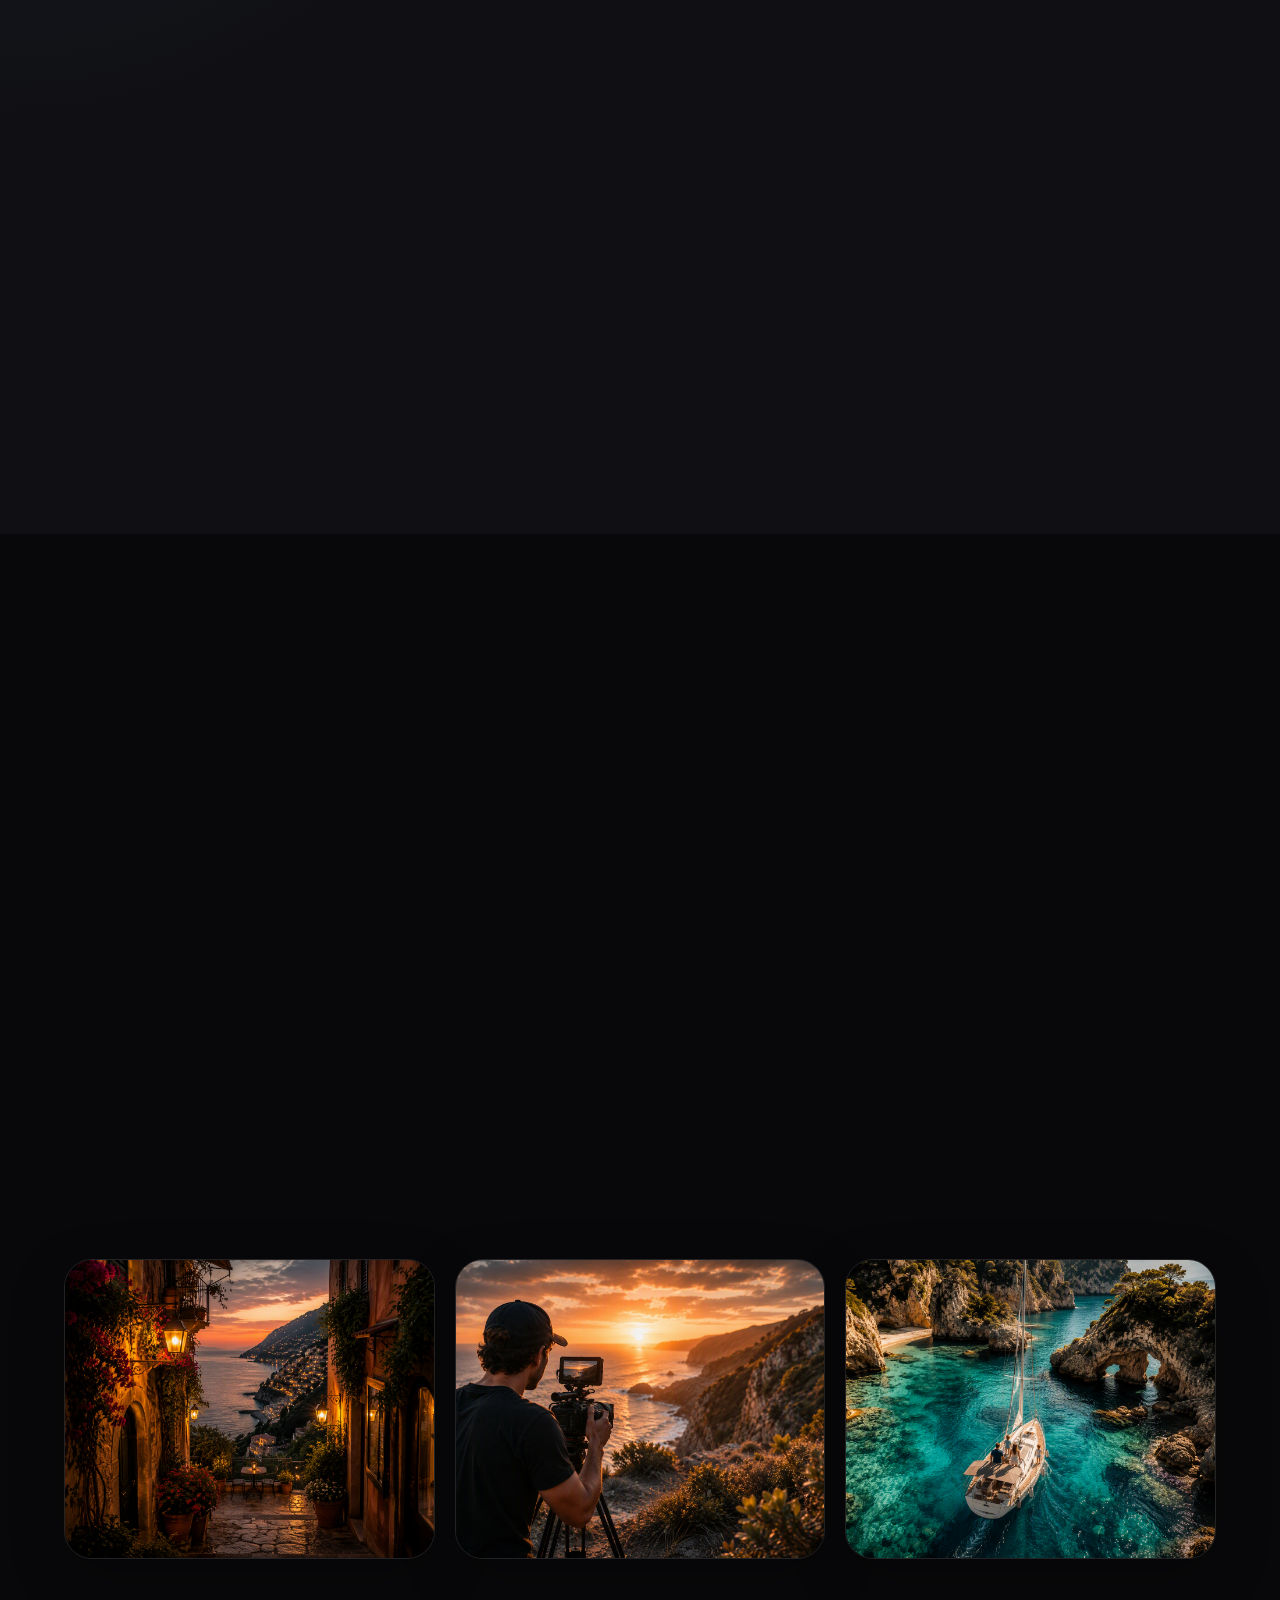
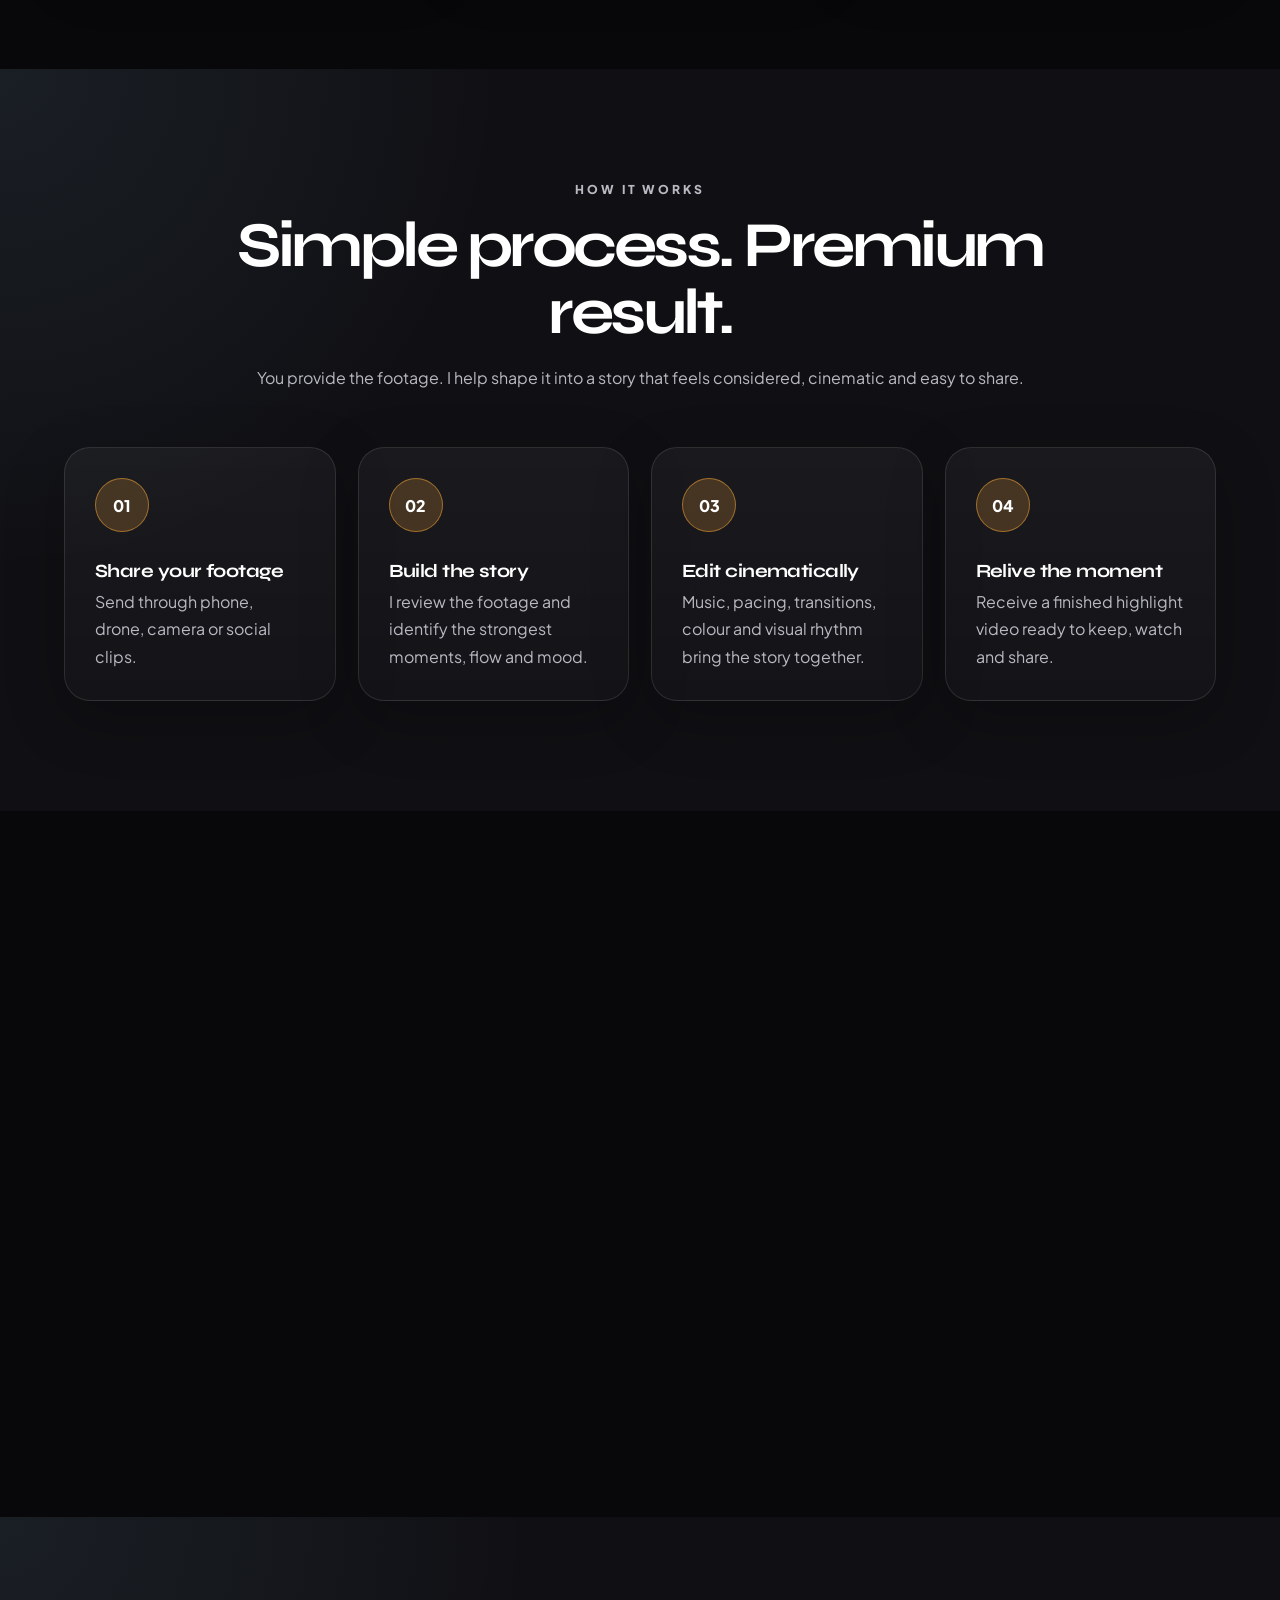
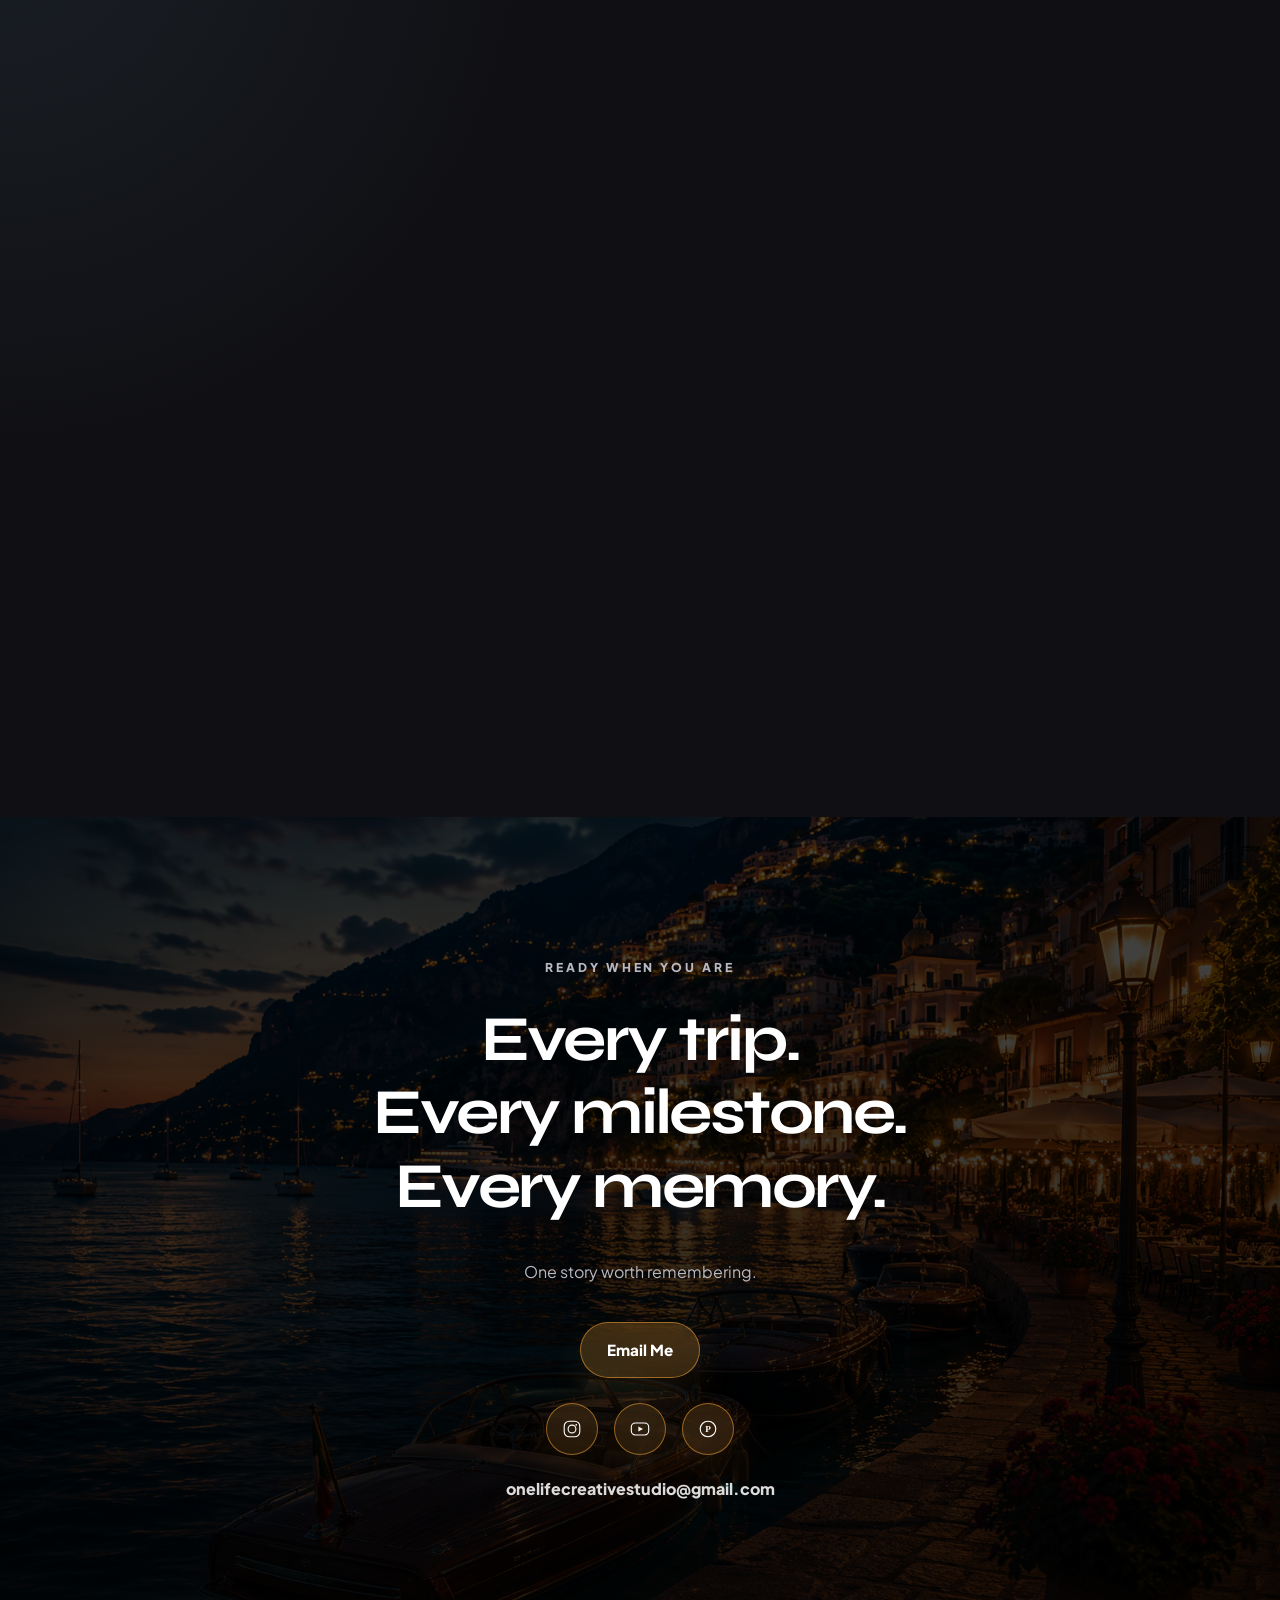
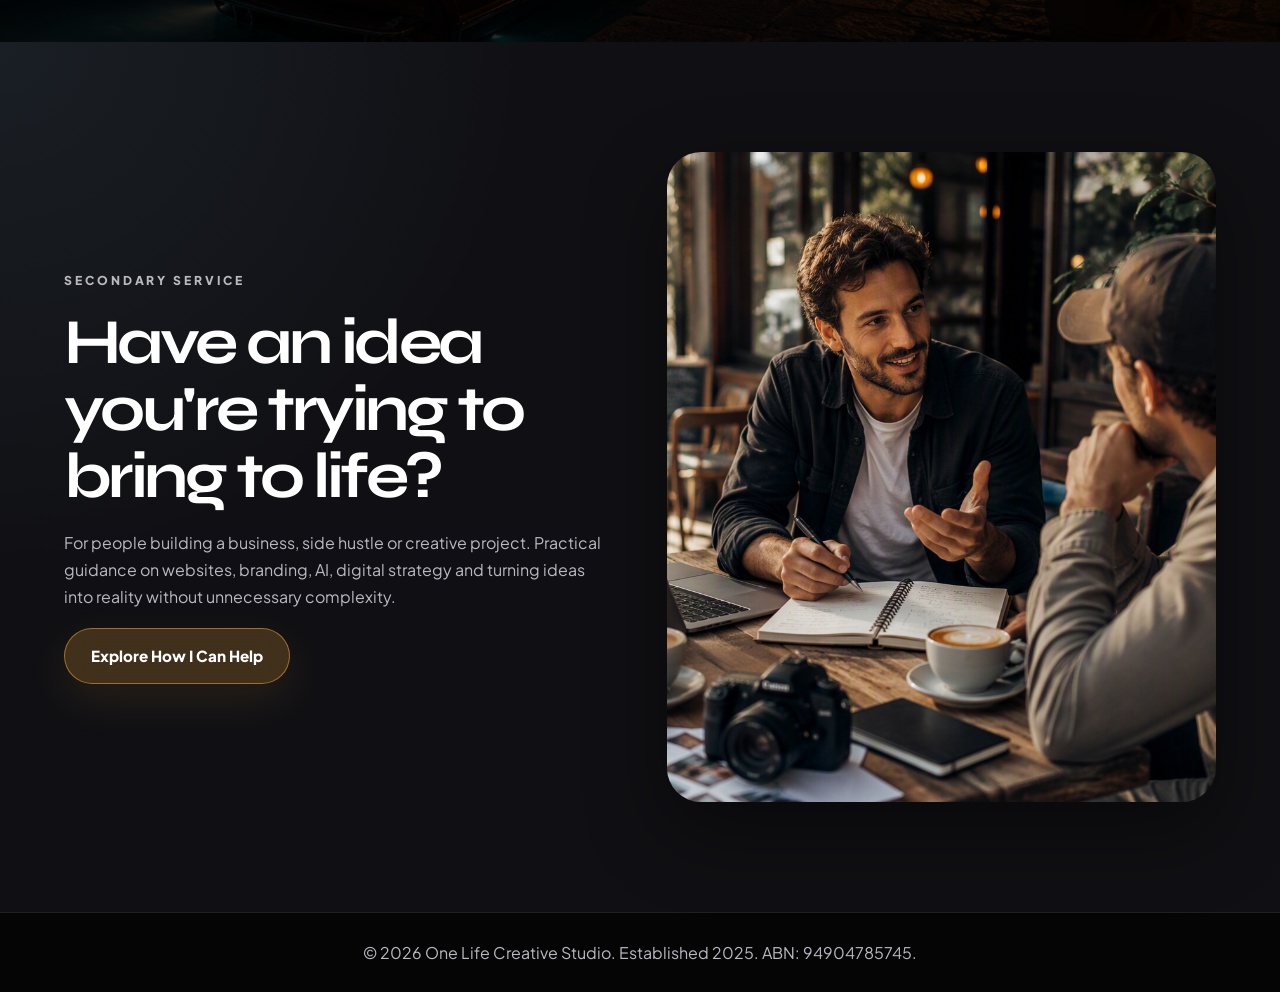
==== commit 290eed40: "Updated with inspiration pages and icons I've started using claude to create content and change the " ====
--- a/index.html
+++ b/index.html
@@ -1,6 +1,9 @@
+
 <!DOCTYPE html>
 <html lang="en">
 <head>
+
+<meta name="p:domain_verify" content="c9bb603afef0747387c77f226f1e8f3c"/>
 
 <link rel="canonical"
 href="https://onelifecreativestudio.com/">
@@ -70,7 +73,12 @@
     <p class="eyebrow">Cinematic highlight videos</p>
     <h1>Bring your best moments back to life.</h1>
     <p class="hero-subtitle">Travel memories, family adventures, sporting milestones and special events — beautifully edited into stories worth watching again and again.</p>
-    <div class="button-row"><a class="btn btn-primary" href="mailto:onelifecreativestudio@gmail.com">Start a Project</a><a class="btn btn-secondary" href="https://www.instagram.com/onelifecreativestudio/" target="_blank" rel="noopener noreferrer">Instagram</a><a class="btn btn-secondary" href="https://www.youtube.com/@OneLifeCreativeStudio" target="_blank" rel="noopener noreferrer">YouTube</a></div>
+    <div class="button-row"><a class="btn btn-primary" href="mailto:onelifecreativestudio@gmail.com">Start a Project</a></div>
+    <div class="social-icons">
+      <a class="social-icon" href="https://www.instagram.com/onelifecreativestudio/" target="_blank" rel="noopener noreferrer" aria-label="Instagram"><img src="images/social_media/instagram-icon.svg" alt="Instagram" /></a>
+      <a class="social-icon" href="https://www.youtube.com/@OneLifeCreativeStudio" target="_blank" rel="noopener noreferrer" aria-label="YouTube"><img src="images/Social_media/youtube-icon.svg" alt="YouTube" /></a>
+      <a class="social-icon" href="https://au.pinterest.com/onelifecreativestudio/inspiration/" target="_blank" rel="noopener noreferrer" aria-label="Pinterest"><img src="images/Social_media/pinterest-icon.svg" alt="Pinterest" /></a>
+    </div>
   </div>
   <a class="scroll-cue" href="#brand-film" aria-label="Scroll to feature image"><span></span></a>
 </header>
@@ -84,12 +92,12 @@
 </div></div></section>
 <section class="section section-alt"><div class="container split"><div class="split-image reveal"><img src="images/Homepage_images/New_Editing_process.png" alt="Professional video editing desk with camera gear and cinematic editing timeline" loading="lazy" /></div><div class="split-content reveal"><p class="section-kicker">Why it matters</p><h2>Your footage deserves more than storage.</h2><p>Meaningful clips often sit forgotten on phones, hard drives and cloud folders. One Life Creative Studio helps bring those moments back into view.</p><p>Through thoughtful selection, music, pacing, colour and visual rhythm, everyday footage becomes a story you can watch, share and keep.</p><div class="mini-list"><div><span>01</span><p>Raw clips become a clear story.</p></div><div><span>02</span><p>Key moments are shaped with pacing and emotion.</p></div><div><span>03</span><p>The final video feels polished, personal and memorable.</p></div></div></div></div></section>
 <section class="section" id="stories"><div class="container"><div class="section-heading reveal"><p class="section-kicker">Stories worth remembering</p><h2>Every frame can become part of the story.</h2><p>From coastal escapes and luxury travel moments to family memories, Formula 1 energy, drone footage and quiet details, the right edit brings the memory back to life.</p></div><div class="gallery-grid gallery-home">
-<figure class="gallery-item gallery-large reveal"><img src="images/Homepage_images/Family_storytelling.png" alt="Family travel silhouettes at sunset overlooking the coast" loading="lazy" /></figure>
+<figure class="gallery-item reveal"><img src="images/Homepage_images/Family_storytelling.png" alt="Family travel silhouettes at sunset overlooking the coast" loading="lazy" /></figure>
 <figure class="gallery-item reveal"><img src="images/Homepage_images/Drone_content_services.png" alt="Drone flying over turquoise coastline and cliffs" loading="lazy" /></figure>
 <figure class="gallery-item reveal"><img src="images/Homepage_images/Car_windy_road.png" alt="Car driving along a winding coastal road at sunset" loading="lazy" /></figure>
 <figure class="gallery-item reveal"><img src="images/Homepage_images/Street_Italy.png" alt="Italian street and coastal lookout at dusk" loading="lazy" /></figure>
 <figure class="gallery-item reveal"><img src="images/Homepage_images/Sunset_photography.png" alt="Filmmaker capturing a coastal sunset with camera equipment" loading="lazy" /></figure>
-<figure class="gallery-item gallery-wide reveal"><img src="images/Homepage_images/Yacht_beach.png" alt="Yacht on turquoise water near a beach and rocky cliffs" loading="lazy" /></figure>
+<figure class="gallery-item reveal"><img src="images/Homepage_images/Yacht_beach.png" alt="Yacht on turquoise water near a beach and rocky cliffs" loading="lazy" /></figure>
 </div></div></section>
 <section class="section section-alt" id="process"><div class="container"><div class="section-heading reveal"><p class="section-kicker">How it works</p><h2>Simple process. Premium result.</h2><p>You provide the footage. I help shape it into a story that feels considered, cinematic and easy to share.</p></div><div class="process-grid"><article class="process-card reveal"><span>01</span><h3>Share your footage</h3><p>Send through phone, drone, camera or social clips.</p></article><article class="process-card reveal"><span>02</span><h3>Build the story</h3><p>I review the footage and identify the strongest moments, flow and mood.</p></article><article class="process-card reveal"><span>03</span><h3>Edit cinematically</h3><p>Music, pacing, transitions, colour and visual rhythm bring the story together.</p></article><article class="process-card reveal"><span>04</span><h3>Relive the moment</h3><p>Receive a finished highlight video ready to keep, watch and share.</p></article></div></div></section>
 <section class="section" id="videos"><div class="container"><div class="section-heading reveal"><p class="section-kicker">Featured videos</p><h2>Cinematic edits in motion.</h2><p>A sample of travel, lifestyle, sport and coastal storytelling created by One Life Creative Studio.</p></div><div class="video-grid video-grid-four">
@@ -99,7 +107,11 @@
 <article class="video-card reveal"><div class="video-frame"><iframe src="https://www.youtube.com/embed/BH7ZJ2bq_x0" title="A Day at the Formula 1 in Melbourne 2025" loading="lazy" allow="accelerometer; autoplay; clipboard-write; encrypted-media; gyroscope; picture-in-picture; web-share" allowfullscreen></iframe></div><div class="video-info"><p class="card-tag">Formula 1 Melbourne</p><h3>A Day at the Formula 1 in Melbourne 2025</h3></div></article>
 </div></div></section>
 <section class="section section-alt about-founder" id="about"><div class="container split"><div class="split-image profile-image reveal"><img src="images/Homepage_images/Isaac_Profile_image_portrait_filter.jpg" alt="Portrait of the One Life Creative Studio founder" loading="lazy" /></div><div class="split-content reveal"><p class="section-kicker">Behind One Life</p><h2>I create films for the moments people want to remember.</h2><p>One Life Creative Studio was created from a simple idea: the best moments in life should not sit forgotten in a phone gallery. They should be shaped into stories that are easy to revisit, share and keep.</p><p>I bring together a love of storytelling, travel, editing and creative direction to help turn raw footage into something cinematic, personal and meaningful.</p><p>Whether it is a holiday, a family adventure, a sporting event or a once-in-a-lifetime milestone, the goal is always the same — create something that feels like the memory itself.</p><div class="button-row button-row-left"><a class="btn btn-primary" href="mailto:onelifecreativestudio@gmail.com">Start a Conversation</a></div></div></div></section>
-<section class="final-cta" id="contact"><div class="final-content reveal"><p class="section-kicker">Ready when you are</p><h2>Every trip.<br />Every milestone.<br />Every memory.</h2><p>One story worth remembering.</p><div class="button-row"><a class="btn btn-primary" href="mailto:onelifecreativestudio@gmail.com">Email Me</a><a class="btn btn-secondary" href="https://www.instagram.com/onelifecreativestudio/" target="_blank" rel="noopener noreferrer">Instagram</a><a class="btn btn-secondary" href="https://www.youtube.com/@OneLifeCreativeStudio" target="_blank" rel="noopener noreferrer">YouTube</a></div><a class="email-link" href="mailto:onelifecreativestudio@gmail.com">onelifecreativestudio@gmail.com</a></div></section>
+<section class="final-cta" id="contact"><div class="final-content reveal"><p class="section-kicker">Ready when you are</p><h2>Every trip.<br />Every milestone.<br />Every memory.</h2><p>One story worth remembering.</p><div class="button-row"><a class="btn btn-primary" href="mailto:onelifecreativestudio@gmail.com">Email Me</a></div><div class="social-icons">
+      <a class="social-icon" href="https://www.instagram.com/onelifecreativestudio/" target="_blank" rel="noopener noreferrer" aria-label="Instagram"><img src="images/Social_media/instagram-icon.svg" alt="Instagram" /></a>
+      <a class="social-icon" href="https://www.youtube.com/@OneLifeCreativeStudio" target="_blank" rel="noopener noreferrer" aria-label="YouTube"><img src="images/Social_media/youtube-icon.svg" alt="YouTube" /></a>
+      <a class="social-icon" href="https://au.pinterest.com/onelifecreativestudio/inspiration/" target="_blank" rel="noopener noreferrer" aria-label="Pinterest"><img src="images/Social_media/pinterest-icon.svg" alt="Pinterest" /></a>
+    </div><a class="email-link" href="mailto:onelifecreativestudio@gmail.com">onelifecreativestudio@gmail.com</a></div></section>
 <section class="section section-alt mentoring-teaser"><div class="container split split-reverse"><div class="split-content reveal"><p class="section-kicker">Secondary service</p><h2>Have an idea you're trying to bring to life?</h2><p>For people building a business, side hustle or creative project. Practical guidance on websites, branding, AI, digital strategy and turning ideas into reality without unnecessary complexity.</p><div class="button-row button-row-left"><a class="btn btn-primary" href="creative-mentoring.html">Explore How I Can Help</a></div></div><div class="split-image reveal"><img src="images/creative-mentoring/Cafe_conversation.png" alt="Relaxed mentoring conversation at an outdoor cafe with coffee, notebook and laptop" loading="lazy" /></div></div></section>
 </main><footer class="footer-note"><p>© <span id="year"></span> One Life Creative Studio. Established 2025. ABN: 94904785745.</p></footer><script src="script.js"></script>
-</body></html>+</body></html>
--- a/style.css
+++ b/style.css
@@ -1,4 +1,4 @@
-:root{--orange:#F2A33A;--dark:#08080A;--dark-2:#101014;--card:#17171C;--text:#fff;--muted:#B9B9C2;--border:rgba(255,255,255,.11);--shadow:0 30px 80px rgba(0,0,0,.45);--button-bg:rgba(242,163,58,.14);--button-border:rgba(242,163,58,.55)}*{box-sizing:border-box;margin:0;padding:0}html{scroll-behavior:smooth}body{font-family:"Plus Jakarta Sans",system-ui,-apple-system,BlinkMacSystemFont,"Segoe UI",sans-serif;background:var(--dark);color:var(--text);line-height:1.7;overflow-x:hidden}body.menu-open{overflow:hidden}img,video{max-width:100%;display:block}a{color:inherit;text-decoration:none}.skip-link{position:fixed;top:12px;left:12px;z-index:999;transform:translateY(-160%);background:#fff;color:#000;padding:10px 14px;border-radius:999px;font-weight:800}.skip-link:focus{transform:translateY(0)}.container{width:min(1180px,90%);margin:0 auto}.hero{position:relative;min-height:100vh;overflow:hidden;display:flex;align-items:center;justify-content:center;text-align:center;background:#000}.hero-video,.hero-static-bg{position:absolute;inset:0;width:100%;height:100%;object-fit:cover;object-position:center;z-index:0}.hero-static-bg{background:center/cover no-repeat}.mentoring-hero .hero-static-bg{background-image:url("images/creative-mentoring/Creative_mentoring_hero.png")}.hero-overlay{position:absolute;inset:0;background:radial-gradient(circle at 50% 35%,rgba(242,163,58,.14),transparent 34%),linear-gradient(rgba(0,0,0,.36),rgba(0,0,0,.84));z-index:1}.hero-overlay-strong{background:linear-gradient(90deg,rgba(0,0,0,.78),rgba(0,0,0,.42),rgba(0,0,0,.78))}.site-nav{position:absolute;top:0;left:0;z-index:5;width:100%;padding:22px 5%;display:flex;align-items:center;justify-content:space-between}.nav-brand img{width:82px;height:82px;object-fit:contain;filter:drop-shadow(0 14px 28px rgba(0,0,0,.45))}.nav-links{display:flex;align-items:center;gap:22px;background:rgba(0,0,0,.24);border:1px solid rgba(255,255,255,.12);backdrop-filter:blur(14px);padding:12px 20px;border-radius:999px}.nav-links a{font-size:.86rem;font-weight:800;color:rgba(255,255,255,.86)}.nav-links a:hover{color:var(--orange)}.menu-toggle{display:none;width:48px;height:48px;border-radius:50%;border:1px solid rgba(255,255,255,.18);background:rgba(0,0,0,.28);backdrop-filter:blur(10px);cursor:pointer;align-items:center;justify-content:center;flex-direction:column;gap:5px}.menu-toggle span{width:20px;height:2px;background:#fff;border-radius:999px;transition:transform .25s ease,opacity .25s ease}.menu-toggle[aria-expanded="true"] span:nth-child(1){transform:translateY(7px) rotate(45deg)}.menu-toggle[aria-expanded="true"] span:nth-child(2){opacity:0}.menu-toggle[aria-expanded="true"] span:nth-child(3){transform:translateY(-7px) rotate(-45deg)}.hero-content{position:relative;z-index:2;width:min(990px,90%);padding:130px 0 90px}.eyebrow,.section-kicker,.card-tag{text-transform:uppercase;letter-spacing:.24em;font-size:.76rem;font-weight:900;color:var(--orange)}.hero h1{font-family:"Syne",sans-serif;font-size:clamp(3.2rem,8vw,7rem);line-height:.9;letter-spacing:-.07em;margin:18px auto 26px}.hero-subtitle{max-width:790px;margin:0 auto 34px;color:rgba(255,255,255,.9);font-size:clamp(1.05rem,2vw,1.28rem)}.button-row{display:flex;flex-wrap:wrap;justify-content:center;gap:14px}.button-row-left{justify-content:flex-start}.btn{display:inline-flex;align-items:center;justify-content:center;min-height:48px;padding:14px 26px;border-radius:999px;font-weight:900;font-size:.95rem;transition:.25s}.btn:hover{transform:translateY(-3px)}.btn-primary,.btn-secondary{color:#fff;border:1px solid var(--button-border);background:var(--button-bg);backdrop-filter:blur(12px);box-shadow:0 16px 40px rgba(242,163,58,.10)}.btn-primary{background:rgba(242,163,58,.22)}.scroll-cue{position:absolute;bottom:34px;left:50%;transform:translateX(-50%);z-index:4;width:32px;height:52px;border:1px solid rgba(255,255,255,.34);border-radius:999px;display:flex;justify-content:center;padding-top:10px}.scroll-cue span{width:5px;height:9px;border-radius:999px;background:#fff;animation:scrollPulse 1.5s infinite}@keyframes scrollPulse{0%{opacity:0;transform:translateY(0)}40%{opacity:1}100%{opacity:0;transform:translateY(18px)}}.feature-image-section{padding:38px 0 20px;background:var(--dark)}.feature-image-card{border-radius:34px;overflow:hidden;border:1px solid var(--border);box-shadow:var(--shadow);background:var(--card)}.feature-image-card img{width:100%;height:auto;object-fit:cover}.section{padding:110px 0;background:var(--dark)}.section-alt{background:radial-gradient(circle at top left,rgba(140,207,233,.08),transparent 34%),var(--dark-2)}.section-heading{max-width:850px;margin:0 auto 56px;text-align:center}
+:root{--orange:#F2A33A;--dark:#08080A;--dark-2:#101014;--card:#17171C;--text:#fff;--muted:#B9B9C2;--border:rgba(255,255,255,.11);--shadow:0 30px 80px rgba(0,0,0,.45);--button-bg:rgba(242,163,58,.14);--button-border:rgba(242,163,58,.55)}*{box-sizing:border-box;margin:0;padding:0}html{scroll-behavior:smooth}body{font-family:"Plus Jakarta Sans",system-ui,-apple-system,BlinkMacSystemFont,"Segoe UI",sans-serif;background:var(--dark);color:var(--text);line-height:1.7;overflow-x:hidden}body.menu-open{overflow:hidden}img,video{max-width:100%;display:block}a{color:inherit;text-decoration:none}.skip-link{position:fixed;top:12px;left:12px;z-index:999;transform:translateY(-160%);background:#fff;color:#000;padding:10px 14px;border-radius:999px;font-weight:800}.skip-link:focus{transform:translateY(0)}.container{width:min(1180px,90%);margin:0 auto}.hero{position:relative;min-height:100vh;overflow:hidden;display:flex;align-items:center;justify-content:center;text-align:center;background:#000}.hero-video,.hero-static-bg{position:absolute;inset:0;width:100%;height:100%;object-fit:cover;object-position:center;z-index:0}.hero-static-bg{background:center/cover no-repeat}.mentoring-hero .hero-static-bg{background-image:url("images/creative-mentoring/Creative_mentoring_hero.png")}.hero-overlay{position:absolute;inset:0;background:radial-gradient(circle at 50% 35%,rgba(242,163,58,.14),transparent 34%),linear-gradient(rgba(0,0,0,.36),rgba(0,0,0,.84));z-index:1}.hero-overlay-strong{background:linear-gradient(90deg,rgba(0,0,0,.78),rgba(0,0,0,.42),rgba(0,0,0,.78))}.site-nav{position:absolute;top:0;left:0;z-index:5;width:100%;padding:22px 5%;display:flex;align-items:center;justify-content:space-between}.nav-brand img{width:82px;height:82px;object-fit:contain;filter:drop-shadow(0 14px 28px rgba(0,0,0,.45))}.nav-links{display:flex;align-items:center;gap:22px;background:rgba(0,0,0,.24);border:1px solid rgba(255,255,255,.12);backdrop-filter:blur(14px);padding:12px 20px;border-radius:999px}.nav-links a{font-size:.86rem;font-weight:800;color:rgba(255,255,255,.86)}.nav-links a:hover{color:var(--orange)}.menu-toggle{display:none;width:48px;height:48px;border-radius:50%;border:1px solid rgba(255,255,255,.18);background:rgba(0,0,0,.28);backdrop-filter:blur(10px);cursor:pointer;align-items:center;justify-content:center;flex-direction:column;gap:5px}.menu-toggle span{width:20px;height:2px;background:#fff;border-radius:999px;transition:transform .25s ease,opacity .25s ease}.menu-toggle[aria-expanded="true"] span:nth-child(1){transform:translateY(7px) rotate(45deg)}.menu-toggle[aria-expanded="true"] span:nth-child(2){opacity:0}.menu-toggle[aria-expanded="true"] span:nth-child(3){transform:translateY(-7px) rotate(-45deg)}.hero-content{position:relative;z-index:2;width:min(990px,90%);padding:130px 0 90px}.eyebrow,.section-kicker,.card-tag{text-transform:uppercase;letter-spacing:.24em;font-size:.76rem;font-weight:900;color:var(--orange)}.hero h1{font-family:"Syne",sans-serif;font-size:clamp(3.2rem,8vw,7rem);line-height:.9;letter-spacing:-.07em;margin:18px auto 26px}.hero-subtitle{max-width:790px;margin:0 auto 34px;color:rgba(255,255,255,.9);font-size:clamp(1.05rem,2vw,1.28rem)}.button-row{display:flex;flex-wrap:wrap;justify-content:center;gap:14px}.button-row-left{justify-content:flex-start}.social-icons{display:flex;flex-wrap:wrap;justify-content:center;align-items:center;gap:16px;margin-top:22px}.social-icons-left{justify-content:flex-start}.social-icon{width:52px;height:52px;border-radius:50%;display:flex;align-items:center;justify-content:center;border:1px solid var(--button-border);background:var(--button-bg);backdrop-filter:blur(12px);box-shadow:0 16px 40px rgba(242,163,58,.10);transition:.25s}.social-icon:hover{transform:translateY(-4px);border-color:var(--orange);background:rgba(242,163,58,.30)}.social-icon img{width:22px;height:22px;object-fit:contain}.btn{display:inline-flex;align-items:center;justify-content:center;min-height:48px;padding:14px 26px;border-radius:999px;font-weight:900;font-size:.95rem;transition:.25s}.btn:hover{transform:translateY(-3px)}.btn-primary,.btn-secondary{color:#fff;border:1px solid var(--button-border);background:var(--button-bg);backdrop-filter:blur(12px);box-shadow:0 16px 40px rgba(242,163,58,.10)}.btn-primary{background:rgba(242,163,58,.22)}.scroll-cue{position:absolute;bottom:34px;left:50%;transform:translateX(-50%);z-index:4;width:32px;height:52px;border:1px solid rgba(255,255,255,.34);border-radius:999px;display:flex;justify-content:center;padding-top:10px}.scroll-cue span{width:5px;height:9px;border-radius:999px;background:#fff;animation:scrollPulse 1.5s infinite}@keyframes scrollPulse{0%{opacity:0;transform:translateY(0)}40%{opacity:1}100%{opacity:0;transform:translateY(18px)}}.feature-image-section{padding:38px 0 20px;background:var(--dark)}.feature-image-card{border-radius:34px;overflow:hidden;border:1px solid var(--border);box-shadow:var(--shadow);background:var(--card)}.feature-image-card img{width:100%;height:auto;object-fit:cover}.section{padding:110px 0;background:var(--dark)}.section-alt{background:radial-gradient(circle at top left,rgba(140,207,233,.08),transparent 34%),var(--dark-2)}.section-heading{max-width:850px;margin:0 auto 56px;text-align:center}
 .section-heading h2,
 .split-content h2,
 .how-help-content h2 {
@@ -28,7 +28,17 @@
 
 
 
-.section-heading p,.split-content p,.process-card p,.service-content p,.video-info p,.final-content p,.footer-note p,.pillar-grid p,.how-help-content p{color:var(--muted)}.service-grid{display:grid;grid-template-columns:repeat(4,1fr);gap:22px}.service-card,.process-card,.video-card,.pillar-grid article{background:linear-gradient(180deg,rgba(255,255,255,.045),rgba(255,255,255,.018));border:1px solid var(--border);box-shadow:0 18px 60px rgba(0,0,0,.24)}.service-card{border-radius:28px;overflow:hidden;transition:.28s}.service-card:hover{transform:translateY(-8px);border-color:rgba(242,163,58,.38)}.service-card img{width:100%;height:250px;object-fit:cover}.service-content{padding:24px}.service-content h3,.process-card h3,.video-info h3,.pillar-grid h3{font-family:"Syne",sans-serif;letter-spacing:-.03em}.service-content h3{font-size:1.35rem;margin:8px 0 10px}.split{display:grid;grid-template-columns:1fr 1fr;gap:54px;align-items:center}.split-reverse .split-content{order:1}.split-reverse .split-image{order:2}.split-image img{width:100%;height:650px;object-fit:cover;border-radius:34px;box-shadow:var(--shadow)}.profile-image img{object-position:center top}.split-content{max-width:580px}.split-content p{margin-bottom:18px}.mini-list{margin-top:34px;display:grid;gap:14px}.mini-list div{display:grid;grid-template-columns:48px 1fr;gap:16px;align-items:start;padding:18px;border-radius:18px;background:rgba(255,255,255,.045);border:1px solid var(--border)}.mini-list span,.process-card span,.pillar-grid span{border-radius:50%;background:rgba(242,163,58,.20);border:1px solid rgba(242,163,58,.55);display:flex;align-items:center;justify-content:center;font-weight:900}.mini-list span{width:42px;height:42px}.gallery-grid{display:grid;grid-template-columns:repeat(4,1fr);grid-auto-rows:260px;gap:18px}.gallery-item{overflow:hidden;border-radius:28px;border:1px solid var(--border);box-shadow:0 18px 55px rgba(0,0,0,.24)}.gallery-item img{width:100%;height:100%;object-fit:cover;transition:.35s}.gallery-item:hover img{transform:scale(1.06)}.gallery-large{grid-column:span 2;grid-row:span 2}.gallery-wide{grid-column:span 2}.process-grid{display:grid;grid-template-columns:repeat(4,1fr);gap:22px}.process-card{padding:30px;border-radius:26px;min-height:250px}.process-card span{width:54px;height:54px;margin-bottom:24px}.video-grid{display:grid;grid-template-columns:repeat(3,1fr);gap:24px}.video-grid-four{grid-template-columns:repeat(4,1fr)}.video-card{overflow:hidden;border-radius:28px}.video-frame{position:relative;height:0;padding-bottom:56.25%;background:#000}.video-frame iframe{position:absolute;inset:0;width:100%;height:100%;border:0}.video-info{padding:24px}.final-cta{position:relative;min-height:86vh;background:linear-gradient(rgba(0,0,0,.72),rgba(0,0,0,.84)),url("images/Homepage_images/Europe_boats_night.png") center/cover no-repeat;display:flex;align-items:center;justify-content:center;text-align:center;padding:100px 20px}.mentoring-final{background:linear-gradient(rgba(0,0,0,.72),rgba(0,0,0,.84)),url("images/creative-mentoring/Idea_Journey.png") center/cover no-repeat}.final-content{position:relative;z-index:2;width:min(930px,92%)}.email-link{display:inline-block;margin-top:28px;color:rgba(255,255,255,.86);font-weight:800}.footer-note{padding:26px 5%;text-align:center;background:#050506;border-top:1px solid var(--border)}.reveal{opacity:0;transform:translateY(18px);transition:opacity .7s ease,transform .7s ease}.reveal.is-visible{opacity:1;transform:translateY(0)}.tag-cloud{display:flex;flex-wrap:wrap;gap:12px;margin-top:28px}.tag-cloud span{padding:12px 16px;border-radius:999px;background:rgba(242,163,58,.12);border:1px solid rgba(242,163,58,.38);font-weight:800}.pillar-grid{display:grid;grid-template-columns:repeat(3,1fr);gap:14px;margin-top:28px}.pillar-grid article{border-radius:20px;padding:20px}.pillar-grid span{width:42px;height:42px;margin-bottom:14px}.how-help-layout{display:grid;grid-template-columns:.9fr 1.1fr;gap:60px;align-items:center}.how-help-content{max-width:540px}.how-help-content .lead-text{font-size:1.2rem;line-height:1.65;color:#fff;margin-bottom:20px}.how-help-content p{margin-bottom:18px}.how-help-image{display:flex;justify-content:center}.how-help-image img{width:min(100%,480px);border-radius:30px;border:1px solid rgba(255,255,255,.10);box-shadow:0 30px 80px rgba(0,0,0,.45);background:var(--card)}@media (prefers-reduced-motion:reduce){html{scroll-behavior:auto}*,*::before,*::after{animation-duration:.001ms!important;animation-iteration-count:1!important;scroll-behavior:auto!important;transition-duration:.001ms!important}.hero-video{display:none}.reveal{opacity:1;transform:none}}@media(max-width:1180px){.video-grid-four{grid-template-columns:repeat(2,1fr)}}@media(max-width:1100px){.service-grid,.process-grid{grid-template-columns:repeat(2,1fr)}.video-grid{grid-template-columns:1fr}.video-grid-four{grid-template-columns:repeat(2,1fr)}.gallery-grid{grid-template-columns:repeat(2,1fr)}.gallery-large,.gallery-wide{grid-column:span 1;grid-row:span 1}.pillar-grid{grid-template-columns:1fr}}@media(max-width:900px){.how-help-layout{grid-template-columns:1fr;gap:40px}.how-help-content{max-width:100%;text-align:left}.how-help-image img{width:min(100%,520px)}}@media(max-width:820px){.site-nav{padding:18px 5%}.menu-toggle{display:flex;z-index:8}.nav-links{position:fixed;inset:0;z-index:7;border-radius:0;border:0;background:rgba(5,5,6,.94);backdrop-filter:blur(18px);flex-direction:column;justify-content:center;gap:26px;transform:translateX(100%);transition:.28s}.nav-links.is-open{transform:translateX(0)}.nav-links a{font-size:1.3rem}.nav-brand img{width:70px;height:70px}.hero-content{padding:112px 0 75px}.section{padding:78px 0}.split{grid-template-columns:1fr}.split-reverse .split-content,.split-reverse .split-image{order:initial}.split-image img{height:460px}.split-content{max-width:100%}.service-grid,.process-grid,.gallery-grid{grid-template-columns:1fr}.gallery-grid{grid-auto-rows:auto}.gallery-item img{height:360px}.button-row{flex-direction:column;align-items:stretch}.btn{width:100%}.video-grid-four{grid-template-columns:1fr}}@media(max-width:520px){.hero{min-height:92vh}.hero h1{font-size:clamp(3rem,15vw,4.5rem);letter-spacing:-.06em}.eyebrow,.section-kicker,.card-tag{letter-spacing:.18em}.section-heading h2,.split-content h2,.final-content h2,.how-help-content h2{font-size:2.35rem}.service-card img{height:220px}.split-image img,.gallery-item img{height:320px}.feature-image-section{padding:24px 0 0}.final-content p{font-size:1.05rem}.how-help-image img{border-radius:22px}}
+.section-heading p,.split-content p,.process-card p,.service-content p,.video-info p,.final-content p,.footer-note p,.pillar-grid p,.how-help-content p{color:var(--muted)}.service-grid{display:grid;grid-template-columns:repeat(4,1fr);gap:22px}.service-card,.process-card,.video-card,.pillar-grid article{background:linear-gradient(180deg,rgba(255,255,255,.045),rgba(255,255,255,.018));border:1px solid var(--border);box-shadow:0 18px 60px rgba(0,0,0,.24)}.service-card{border-radius:28px;overflow:hidden;transition:.28s}.service-card:hover{transform:translateY(-8px);border-color:rgba(242,163,58,.38)}.service-card img{width:100%;height:250px;object-fit:cover}.service-content{padding:24px}.service-content h3,.process-card h3,.video-info h3,.pillar-grid h3{font-family:"Syne",sans-serif;letter-spacing:-.03em}.service-content h3{font-size:1.35rem;margin:8px 0 10px}.split{display:grid;grid-template-columns:1fr 1fr;gap:54px;align-items:center}.split-reverse .split-content{order:1}.split-reverse .split-image{order:2}.split-image img{width:100%;height:650px;object-fit:cover;border-radius:34px;box-shadow:var(--shadow)}.profile-image img{object-position:center top}.split-content{max-width:580px}.split-content p{margin-bottom:18px}.mini-list{margin-top:34px;display:grid;gap:14px}.mini-list div{display:grid;grid-template-columns:48px 1fr;gap:16px;align-items:start;padding:18px;border-radius:18px;background:rgba(255,255,255,.045);border:1px solid var(--border)}.mini-list span,.process-card span,.pillar-grid span{border-radius:50%;background:rgba(242,163,58,.20);border:1px solid rgba(242,163,58,.55);display:flex;align-items:center;justify-content:center;font-weight:900}.mini-list span{width:42px;height:42px}
+
+/* ========================================
+   UNIFORM GALLERY GRID (fixed)
+   ======================================== */
+.gallery-grid{display:grid;grid-template-columns:repeat(3,1fr);grid-auto-rows:300px;gap:20px}
+.gallery-item{overflow:hidden;border-radius:28px;border:1px solid var(--border);box-shadow:0 18px 55px rgba(0,0,0,.24)}
+.gallery-item img{width:100%;height:100%;object-fit:cover;transition:.35s}
+.gallery-item:hover img{transform:scale(1.06)}
+
+.process-grid{display:grid;grid-template-columns:repeat(4,1fr);gap:22px}.process-card{padding:30px;border-radius:26px;min-height:250px}.process-card span{width:54px;height:54px;margin-bottom:24px}.video-grid{display:grid;grid-template-columns:repeat(3,1fr);gap:24px}.video-grid-four{grid-template-columns:repeat(4,1fr)}.video-card{overflow:hidden;border-radius:28px}.video-frame{position:relative;height:0;padding-bottom:56.25%;background:#000}.video-frame iframe{position:absolute;inset:0;width:100%;height:100%;border:0}.video-info{padding:24px}.final-cta{position:relative;min-height:86vh;background:linear-gradient(rgba(0,0,0,.72),rgba(0,0,0,.84)),url("images/Homepage_images/Europe_boats_night.png") center/cover no-repeat;display:flex;align-items:center;justify-content:center;text-align:center;padding:100px 20px}.mentoring-final{background:linear-gradient(rgba(0,0,0,.72),rgba(0,0,0,.84)),url("images/creative-mentoring/Idea_Journey.png") center/cover no-repeat}.final-content{position:relative;z-index:2;width:min(930px,92%)}.email-link{display:inline-block;margin-top:28px;color:rgba(255,255,255,.86);font-weight:800}.footer-note{padding:26px 5%;text-align:center;background:#050506;border-top:1px solid var(--border)}.reveal{opacity:0;transform:translateY(18px);transition:opacity .7s ease,transform .7s ease}.reveal.is-visible{opacity:1;transform:translateY(0)}.tag-cloud{display:flex;flex-wrap:wrap;gap:12px;margin-top:28px}.tag-cloud span{padding:12px 16px;border-radius:999px;background:rgba(242,163,58,.12);border:1px solid rgba(242,163,58,.38);font-weight:800}.pillar-grid{display:grid;grid-template-columns:repeat(3,1fr);gap:14px;margin-top:28px}.pillar-grid article{border-radius:20px;padding:20px}.pillar-grid span{width:42px;height:42px;margin-bottom:14px}.how-help-layout{display:grid;grid-template-columns:.9fr 1.1fr;gap:60px;align-items:center}.how-help-content{max-width:540px}.how-help-content .lead-text{font-size:1.2rem;line-height:1.65;color:#fff;margin-bottom:20px}.how-help-content p{margin-bottom:18px}.how-help-image{display:flex;justify-content:center}.how-help-image img{width:min(100%,480px);border-radius:30px;border:1px solid rgba(255,255,255,.10);box-shadow:0 30px 80px rgba(0,0,0,.45);background:var(--card)}@media (prefers-reduced-motion:reduce){html{scroll-behavior:auto}*,*::before,*::after{animation-duration:.001ms!important;animation-iteration-count:1!important;scroll-behavior:auto!important;transition-duration:.001ms!important}.hero-video{display:none}.reveal{opacity:1;transform:none}}@media(max-width:1180px){.video-grid-four{grid-template-columns:repeat(2,1fr)}}@media(max-width:1100px){.service-grid,.process-grid{grid-template-columns:repeat(2,1fr)}.video-grid{grid-template-columns:1fr}.video-grid-four{grid-template-columns:repeat(2,1fr)}.gallery-grid{grid-template-columns:repeat(2,1fr);grid-auto-rows:260px}.pillar-grid{grid-template-columns:1fr}}@media(max-width:900px){.how-help-layout{grid-template-columns:1fr;gap:40px}.how-help-content{max-width:100%;text-align:left}.how-help-image img{width:min(100%,520px)}}@media(max-width:820px){.site-nav{padding:18px 5%}.menu-toggle{display:flex;z-index:8}.nav-links{position:fixed;inset:0;z-index:7;border-radius:0;border:0;background:rgba(5,5,6,.94);backdrop-filter:blur(18px);flex-direction:column;justify-content:center;gap:26px;transform:translateX(100%);transition:.28s}.nav-links.is-open{transform:translateX(0)}.nav-links a{font-size:1.3rem}.nav-brand img{width:70px;height:70px}.hero-content{padding:112px 0 75px}.section{padding:78px 0}.split{grid-template-columns:1fr}.split-reverse .split-content,.split-reverse .split-image{order:initial}.split-image img{height:460px}.split-content{max-width:100%}.service-grid,.process-grid{grid-template-columns:1fr}.gallery-grid{grid-template-columns:1fr;grid-auto-rows:auto}.gallery-item img{height:320px}.button-row{flex-direction:column;align-items:stretch}.btn{width:100%}.video-grid-four{grid-template-columns:1fr}}@media(max-width:520px){.hero{min-height:92vh}.hero h1{font-size:clamp(3rem,15vw,4.5rem);letter-spacing:-.06em}.eyebrow,.section-kicker,.card-tag{letter-spacing:.18em}.section-heading h2,.split-content h2,.final-content h2,.how-help-content h2{font-size:2.35rem}.service-card img{height:220px}.split-image img{height:320px}.feature-image-section{padding:24px 0 0}.final-content p{font-size:1.05rem}.how-help-image img{border-radius:22px}}
 
 
 
@@ -69,3 +79,24 @@
 }
 }
 
+/* ========================================
+
+INSPIRATION PAGE
+
+======================================== */
+
+
+.pinterest-wrapper {
+  padding: 40px;
+  display: flex;
+  justify-content: center;
+  align-items: center;
+  min-height: 900px;
+}
+
+@media (max-width: 768px) {
+  .pinterest-wrapper {
+    padding: 20px;
+    min-height: 750px;
+  }
+}
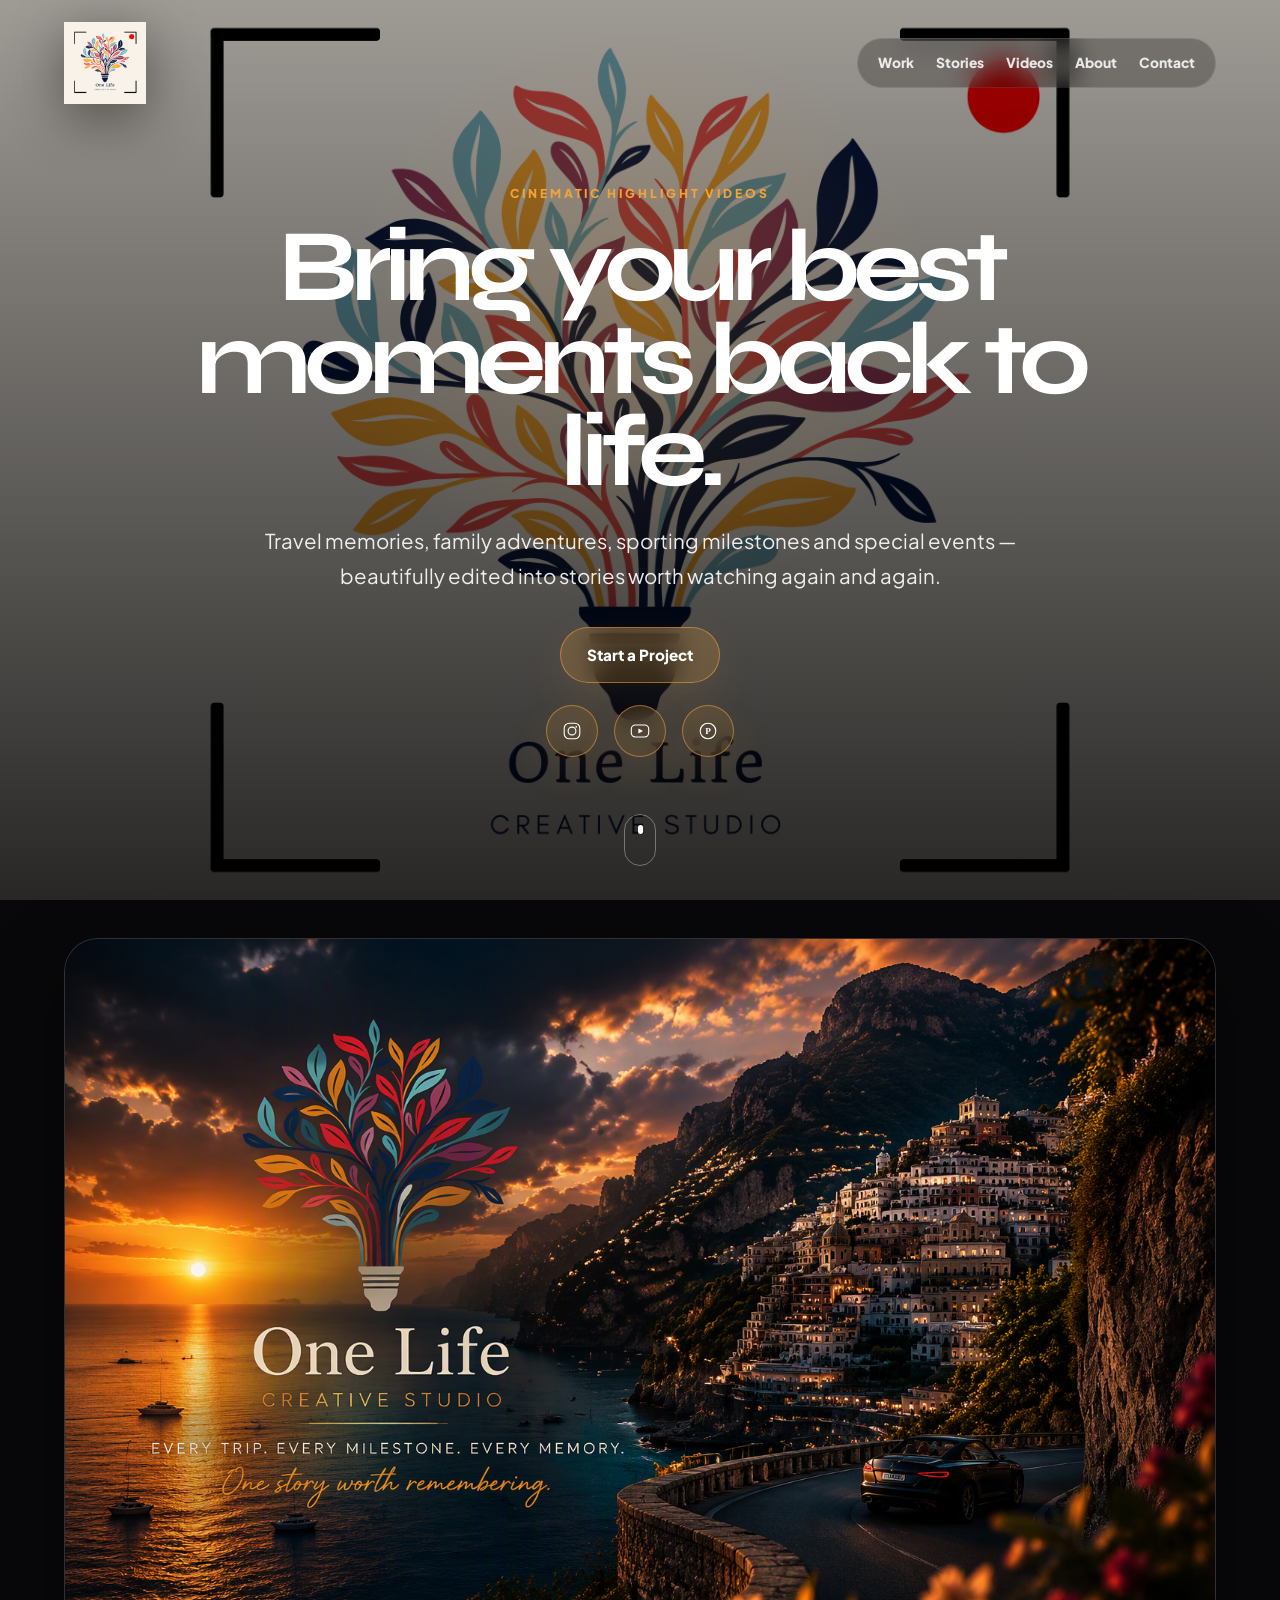
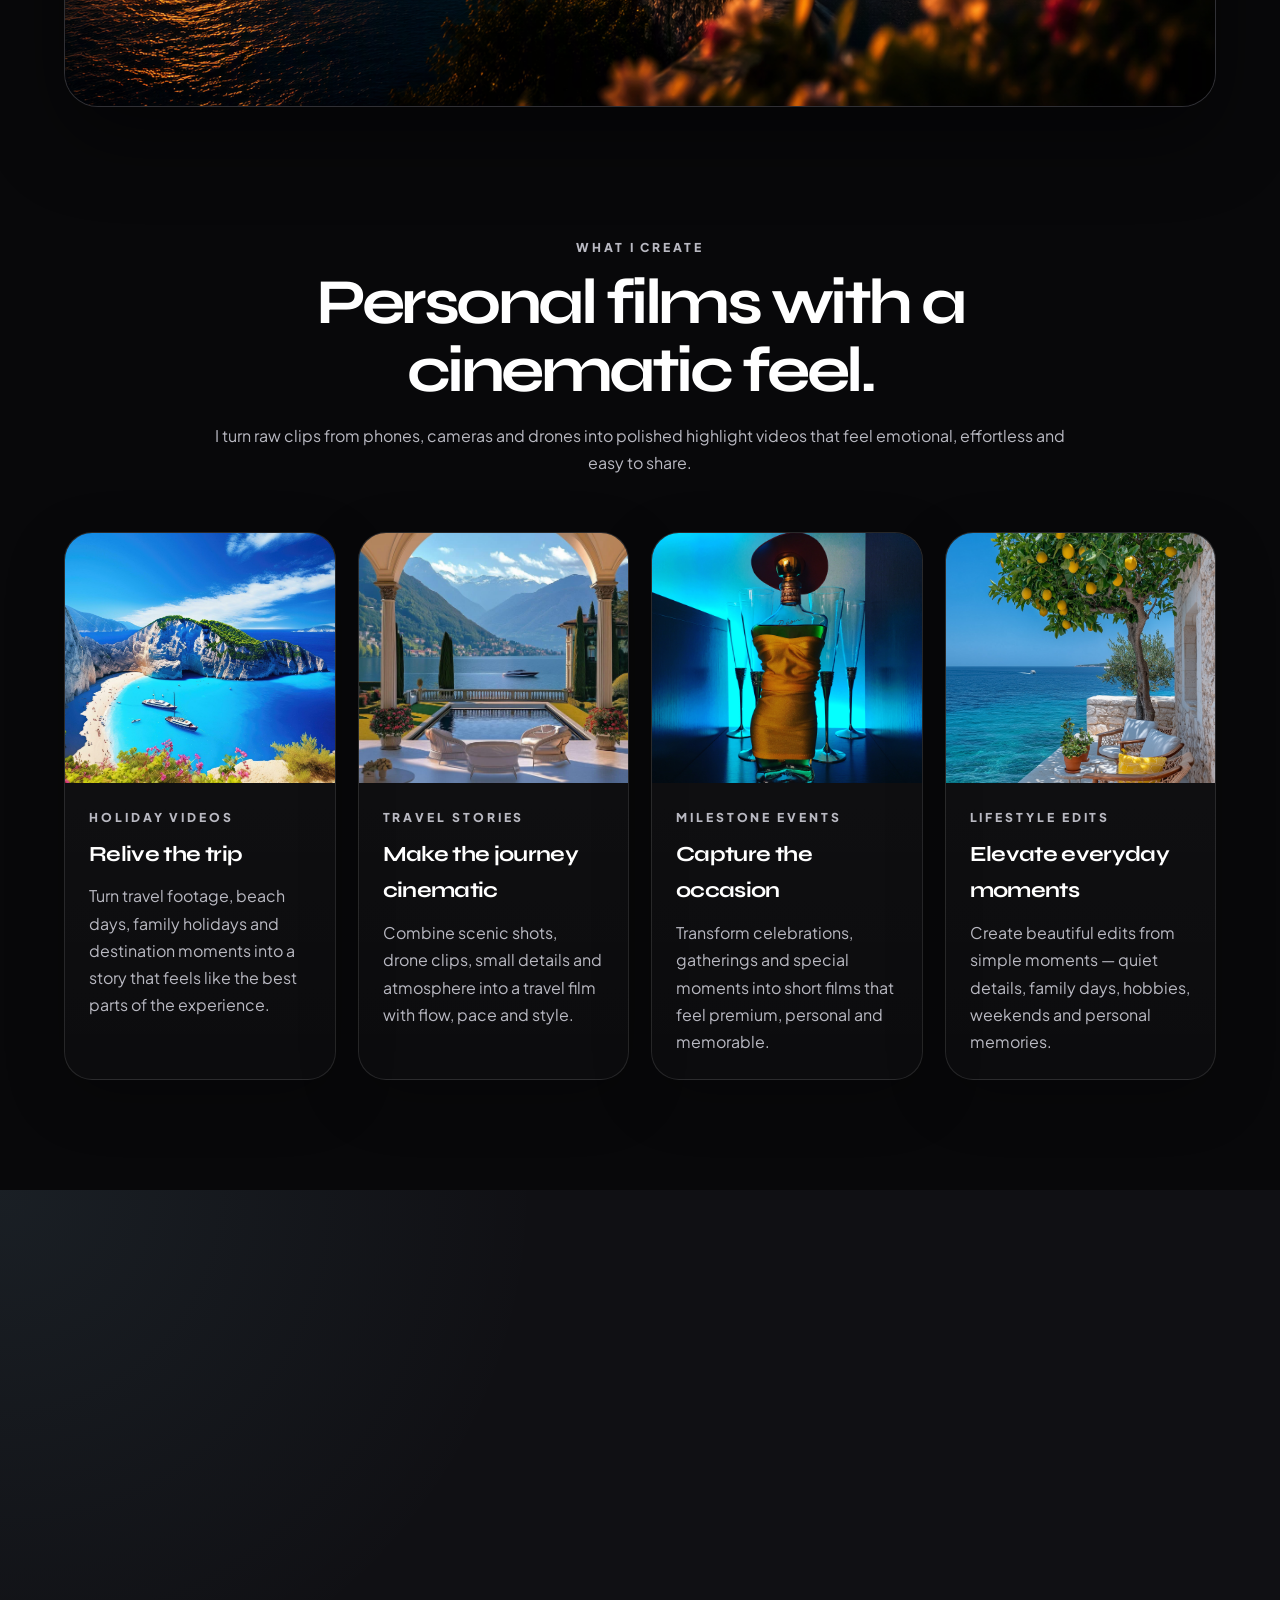
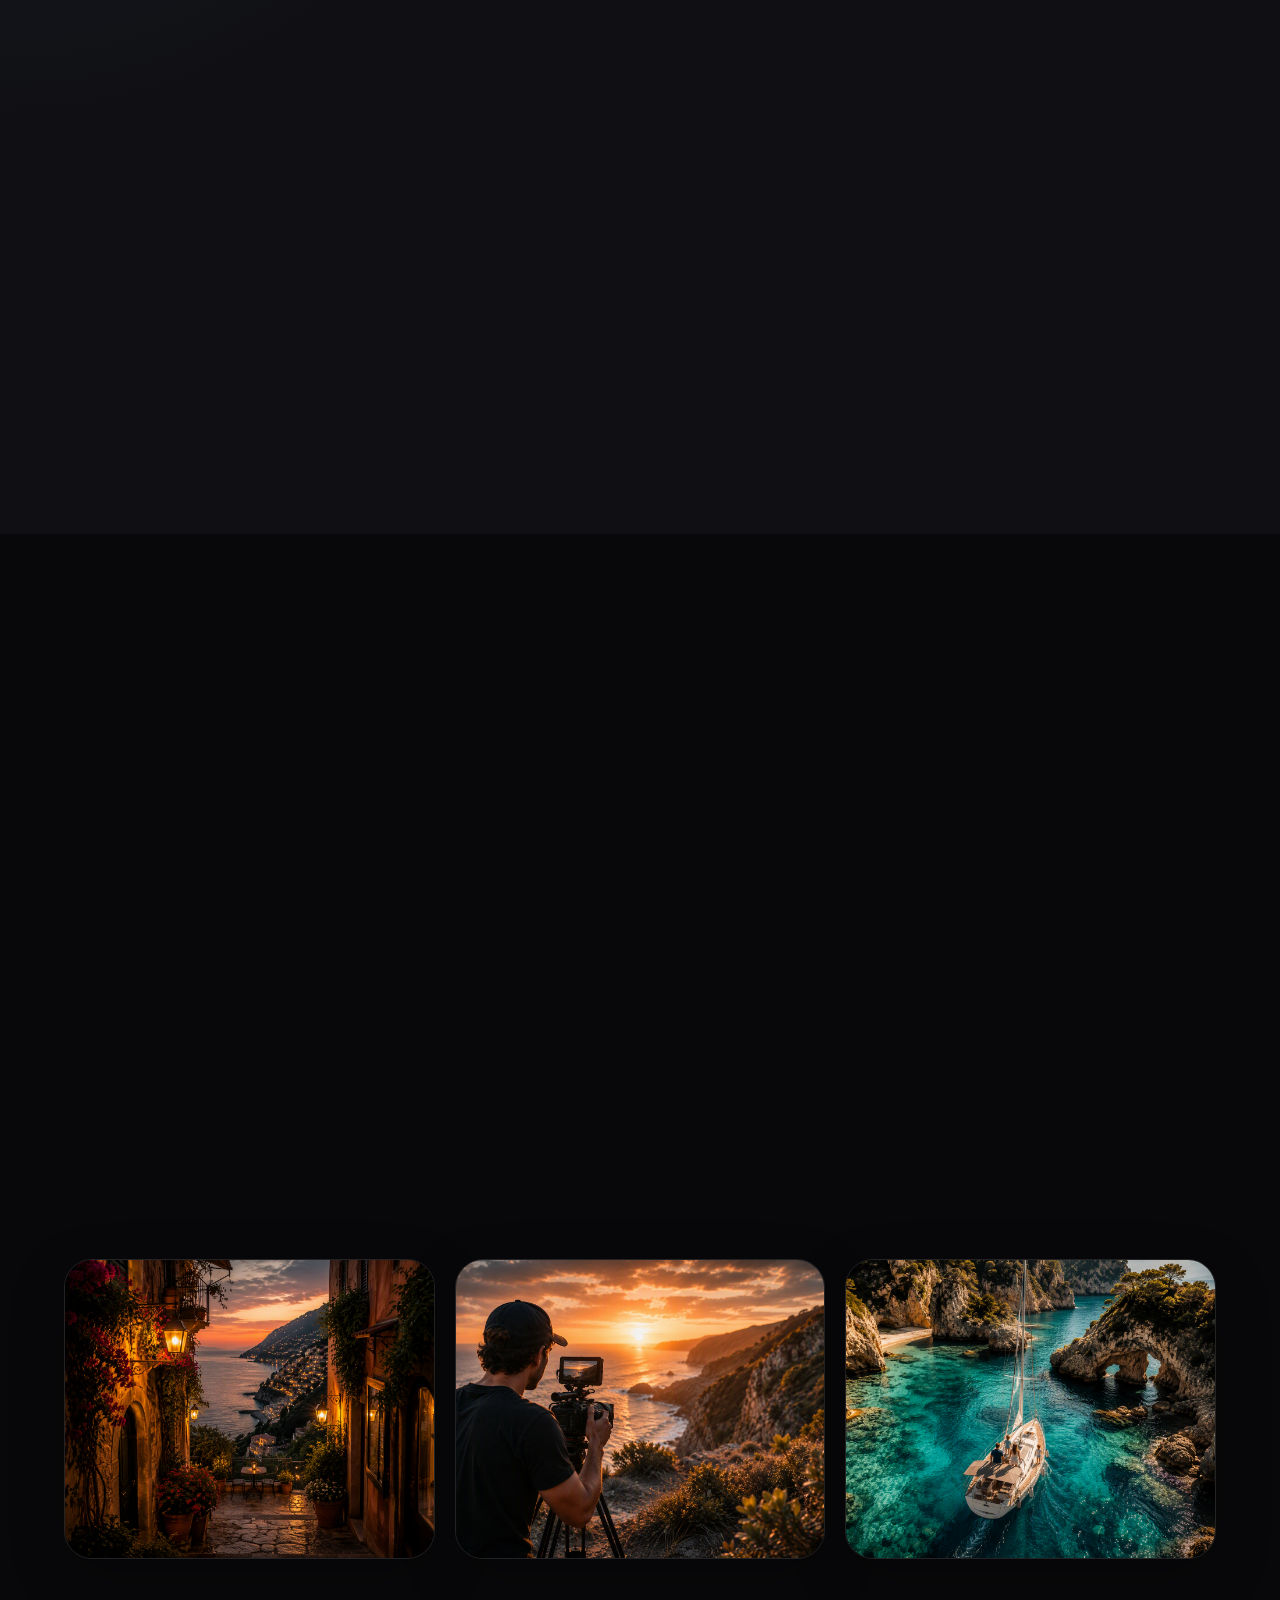
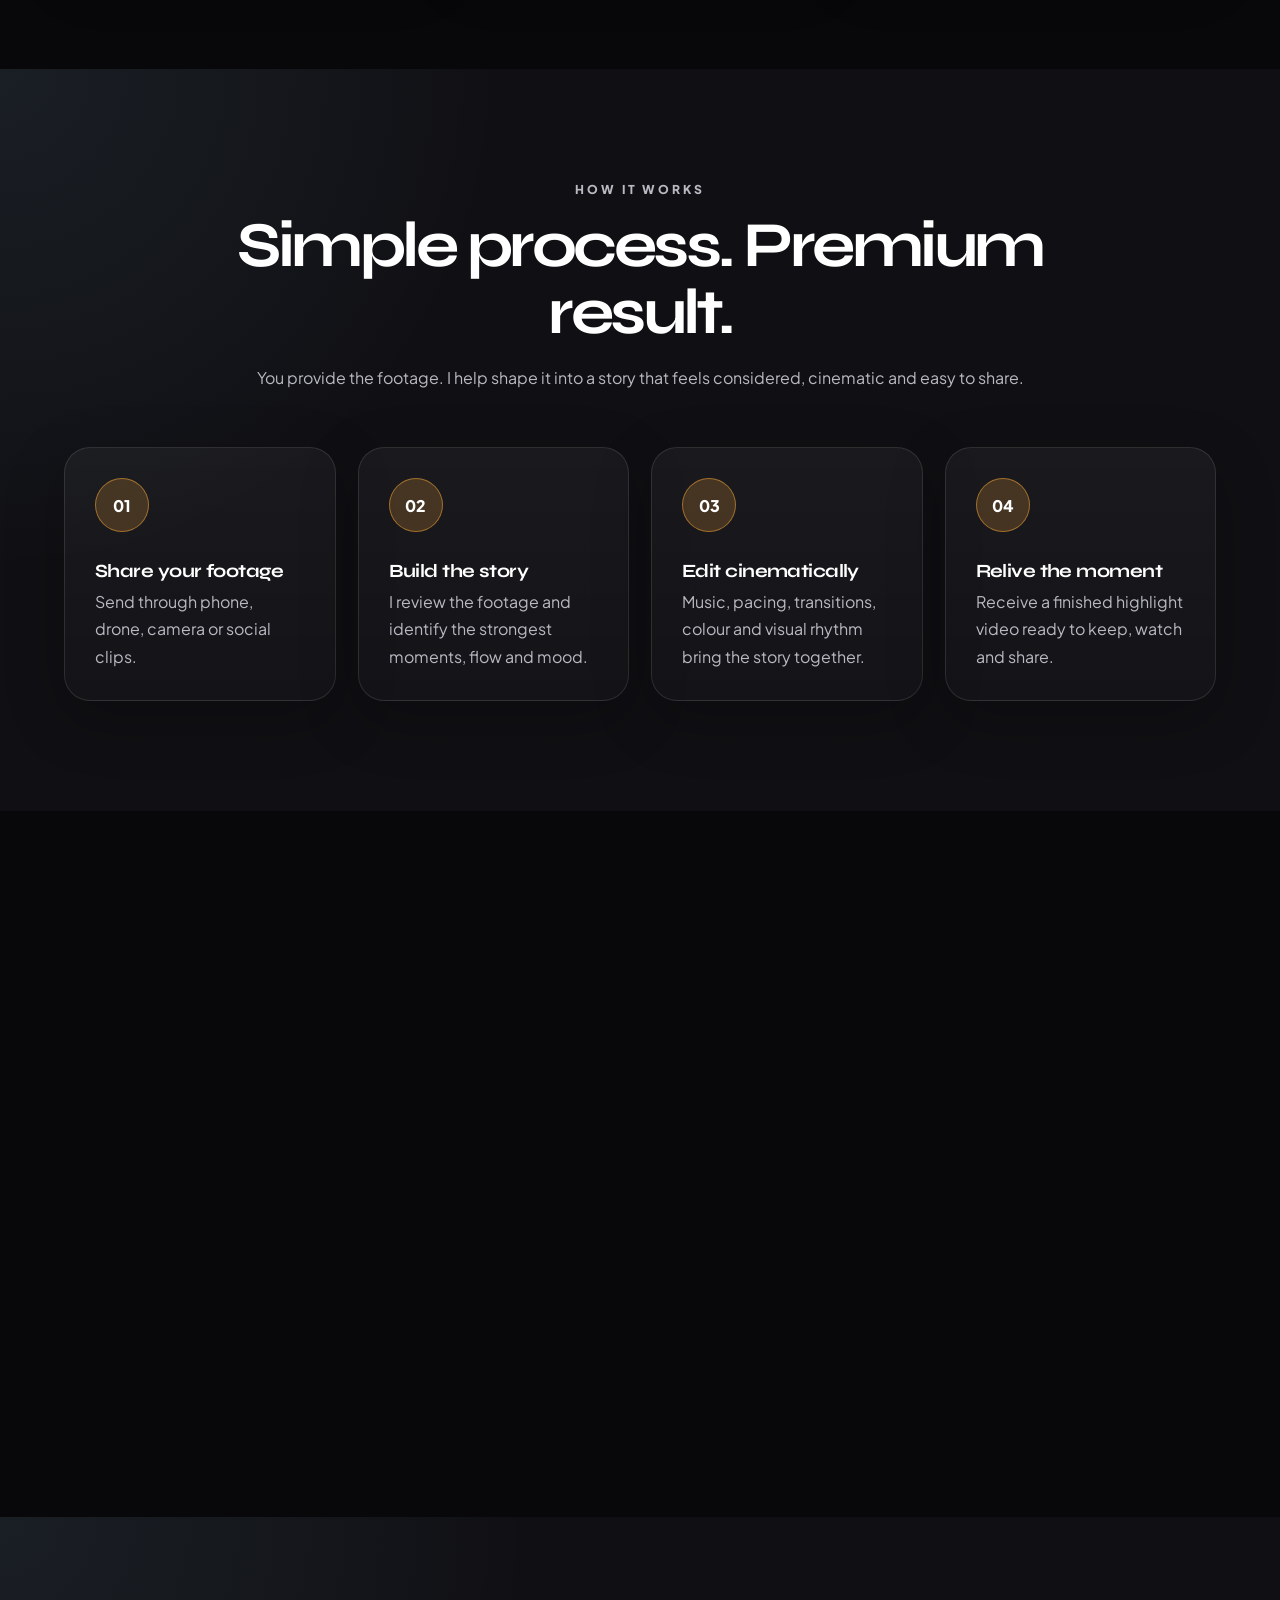
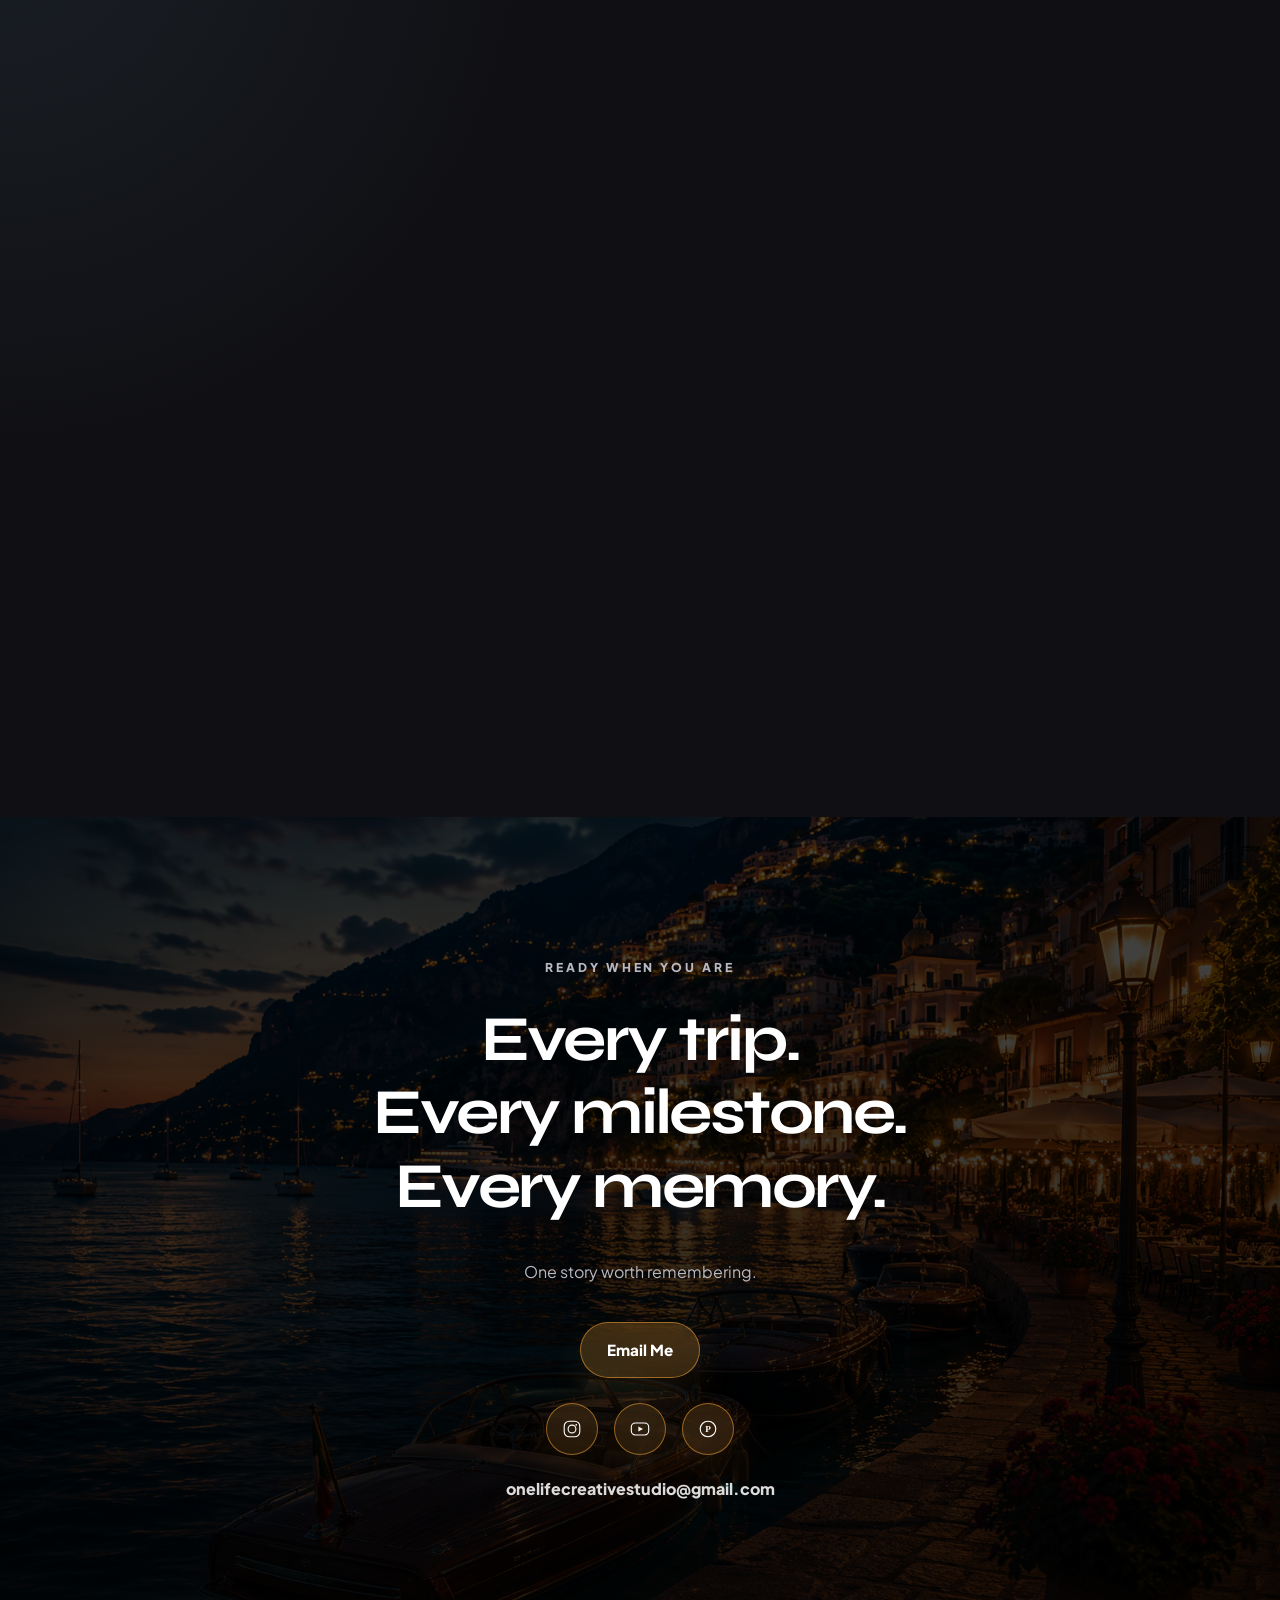
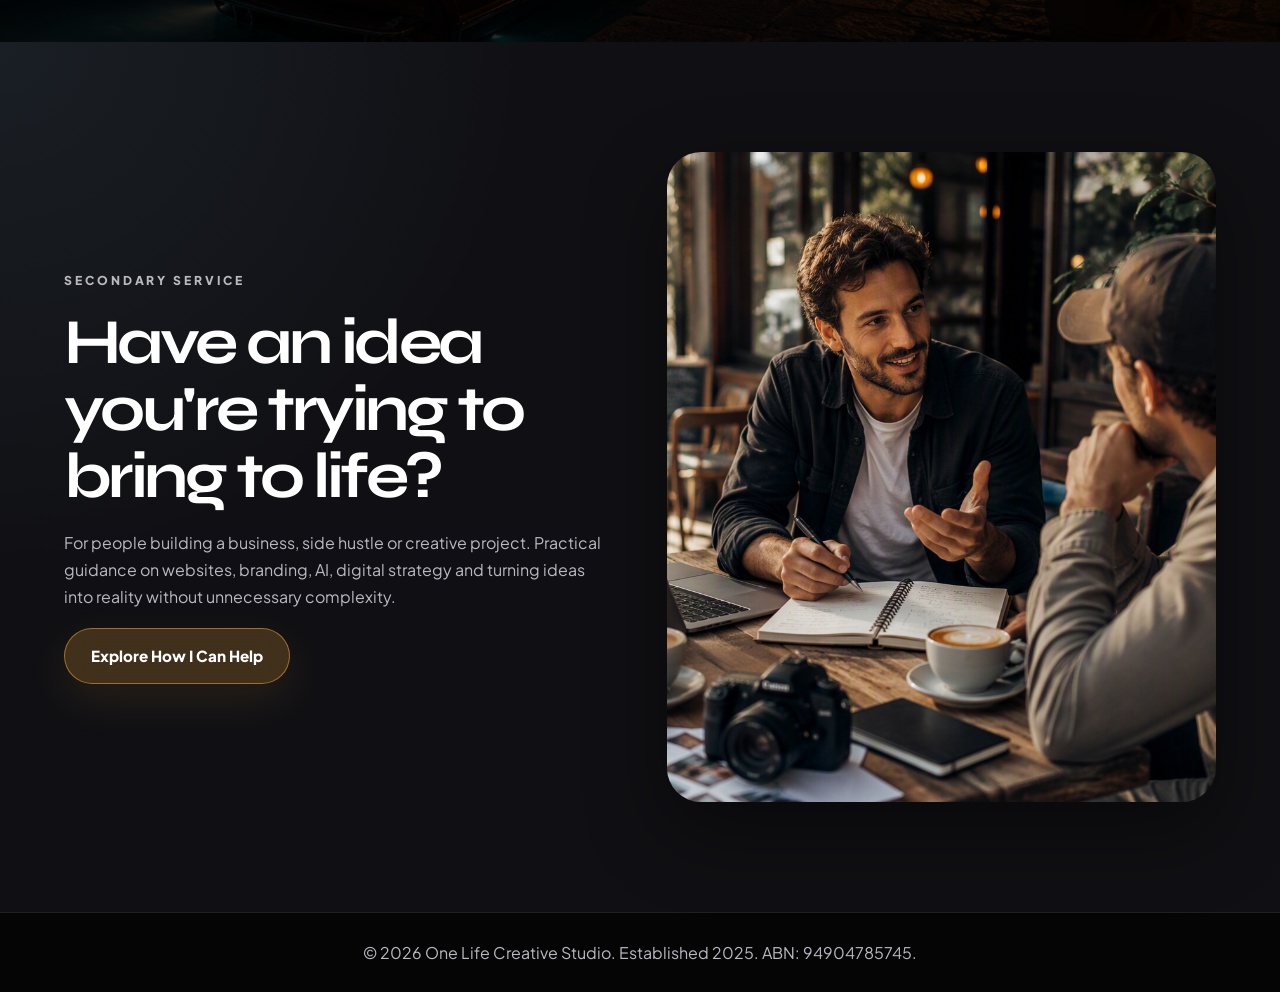
==== commit 02f38968: "Icon corrections" ====
--- a/index.html
+++ b/index.html
@@ -75,7 +75,7 @@
     <p class="hero-subtitle">Travel memories, family adventures, sporting milestones and special events — beautifully edited into stories worth watching again and again.</p>
     <div class="button-row"><a class="btn btn-primary" href="mailto:onelifecreativestudio@gmail.com">Start a Project</a></div>
     <div class="social-icons">
-      <a class="social-icon" href="https://www.instagram.com/onelifecreativestudio/" target="_blank" rel="noopener noreferrer" aria-label="Instagram"><img src="images/social_media/instagram-icon.svg" alt="Instagram" /></a>
+      <a class="social-icon" href="https://www.instagram.com/onelifecreativestudio/" target="_blank" rel="noopener noreferrer" aria-label="Instagram"><img src="images/Social_media/instagram-icon.svg" alt="Instagram" /></a>
       <a class="social-icon" href="https://www.youtube.com/@OneLifeCreativeStudio" target="_blank" rel="noopener noreferrer" aria-label="YouTube"><img src="images/Social_media/youtube-icon.svg" alt="YouTube" /></a>
       <a class="social-icon" href="https://au.pinterest.com/onelifecreativestudio/inspiration/" target="_blank" rel="noopener noreferrer" aria-label="Pinterest"><img src="images/Social_media/pinterest-icon.svg" alt="Pinterest" /></a>
     </div>
--- a/style.css
+++ b/style.css
@@ -81,7 +81,7 @@
 
 /* ========================================
 
-INSPIRATION PAGE
+INSPIRATION PAGE updates
 
 ======================================== */
 
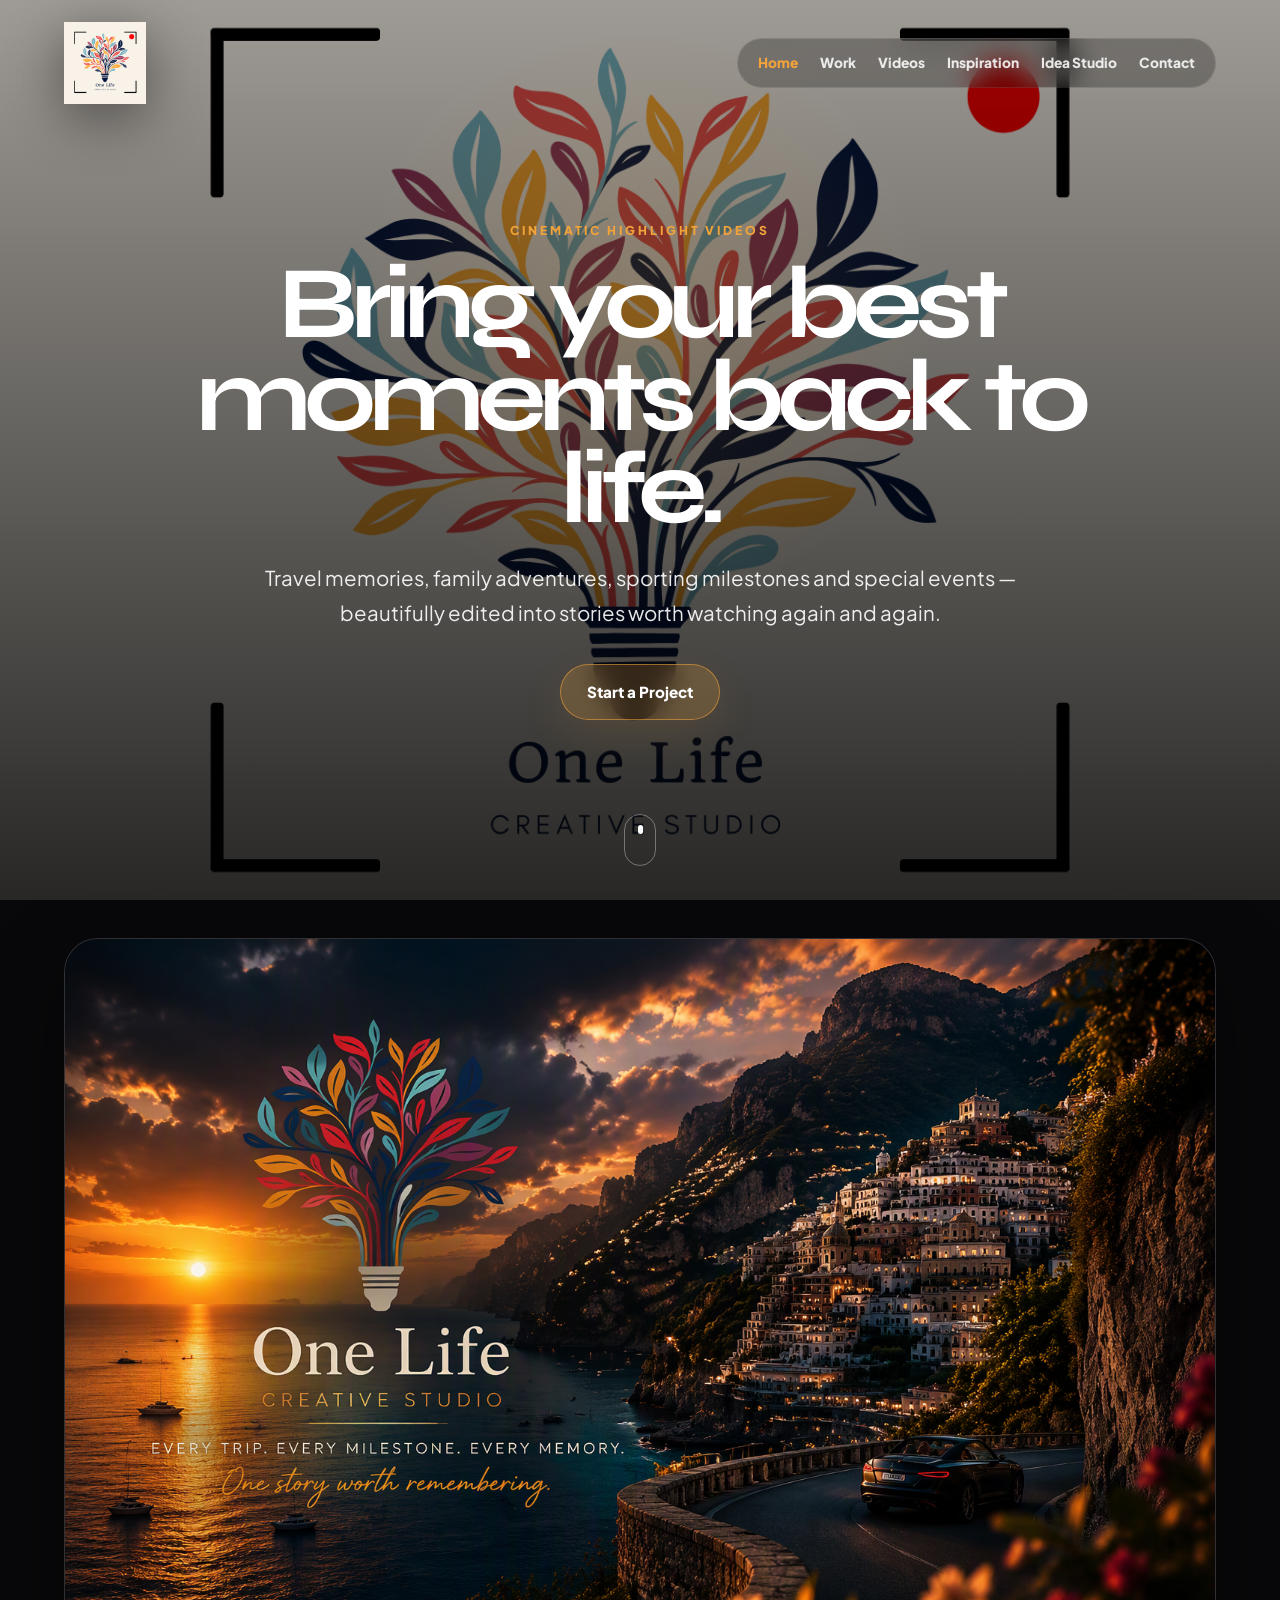
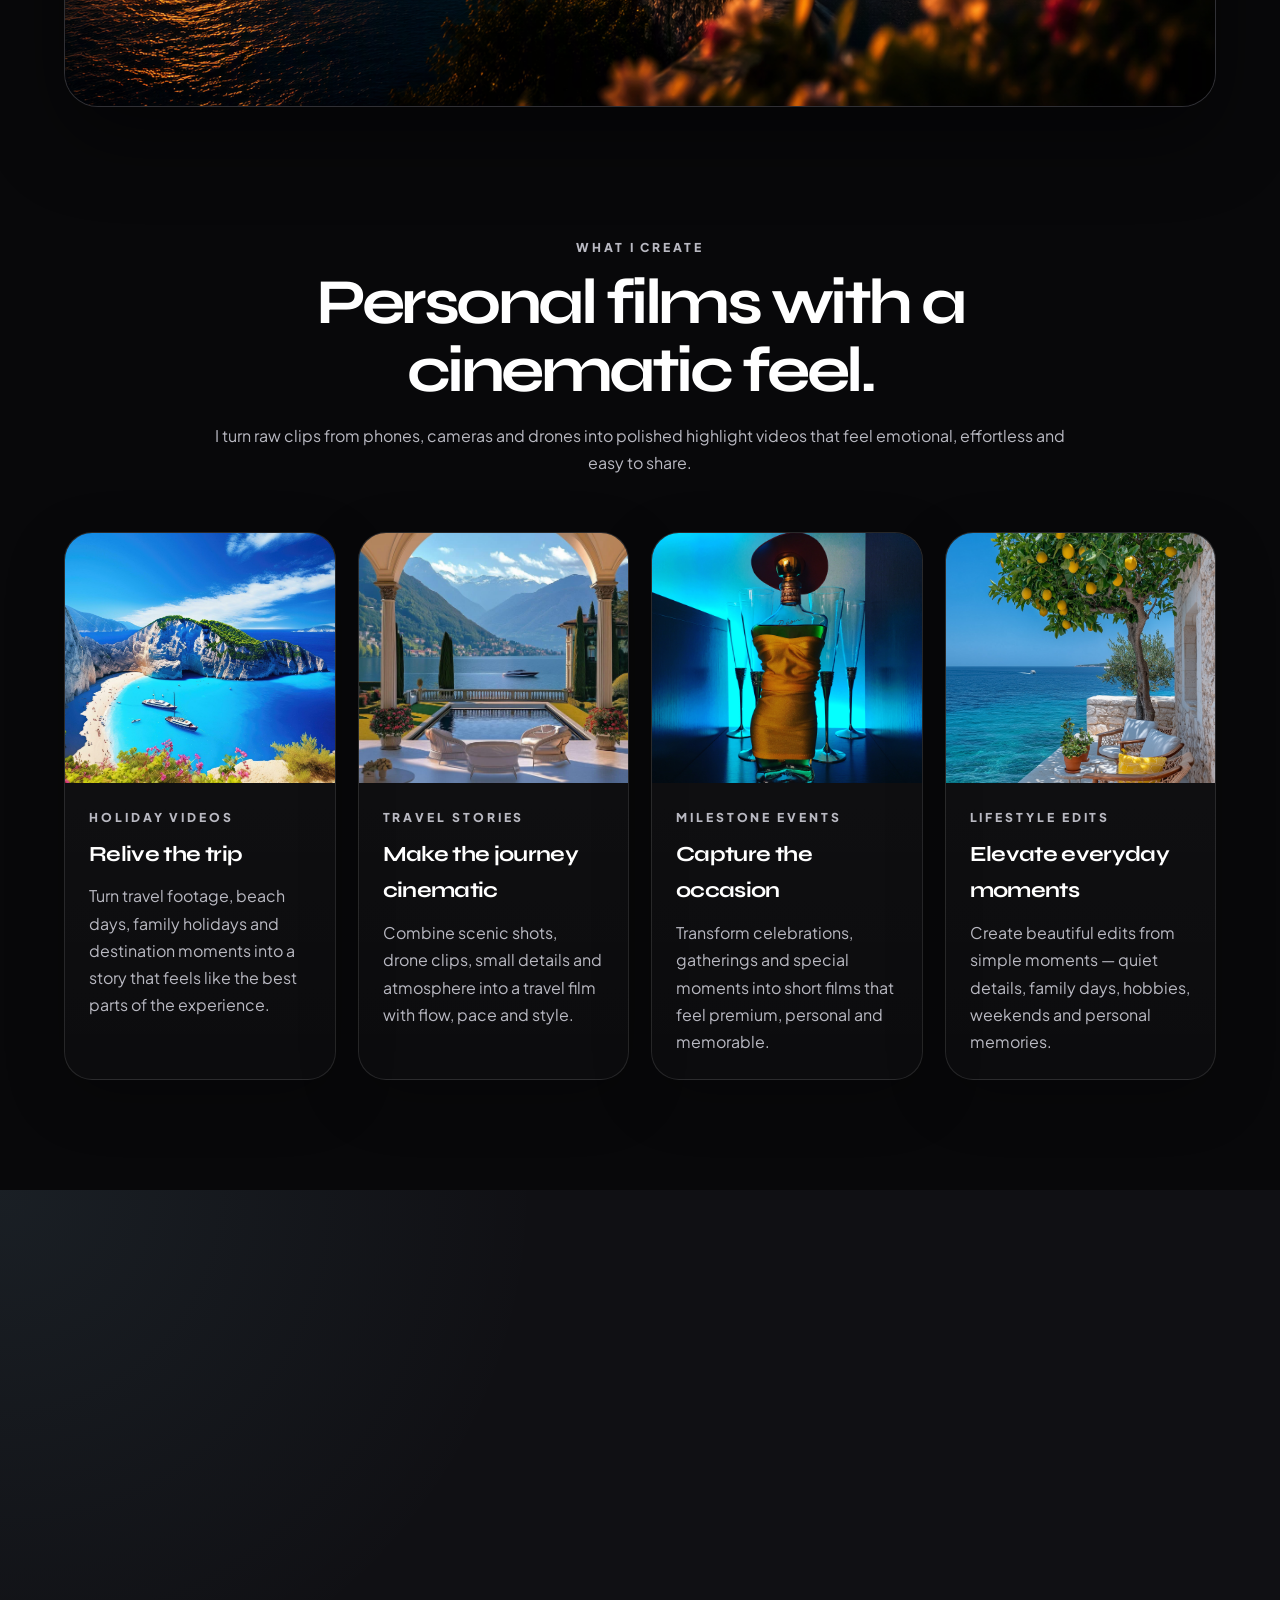
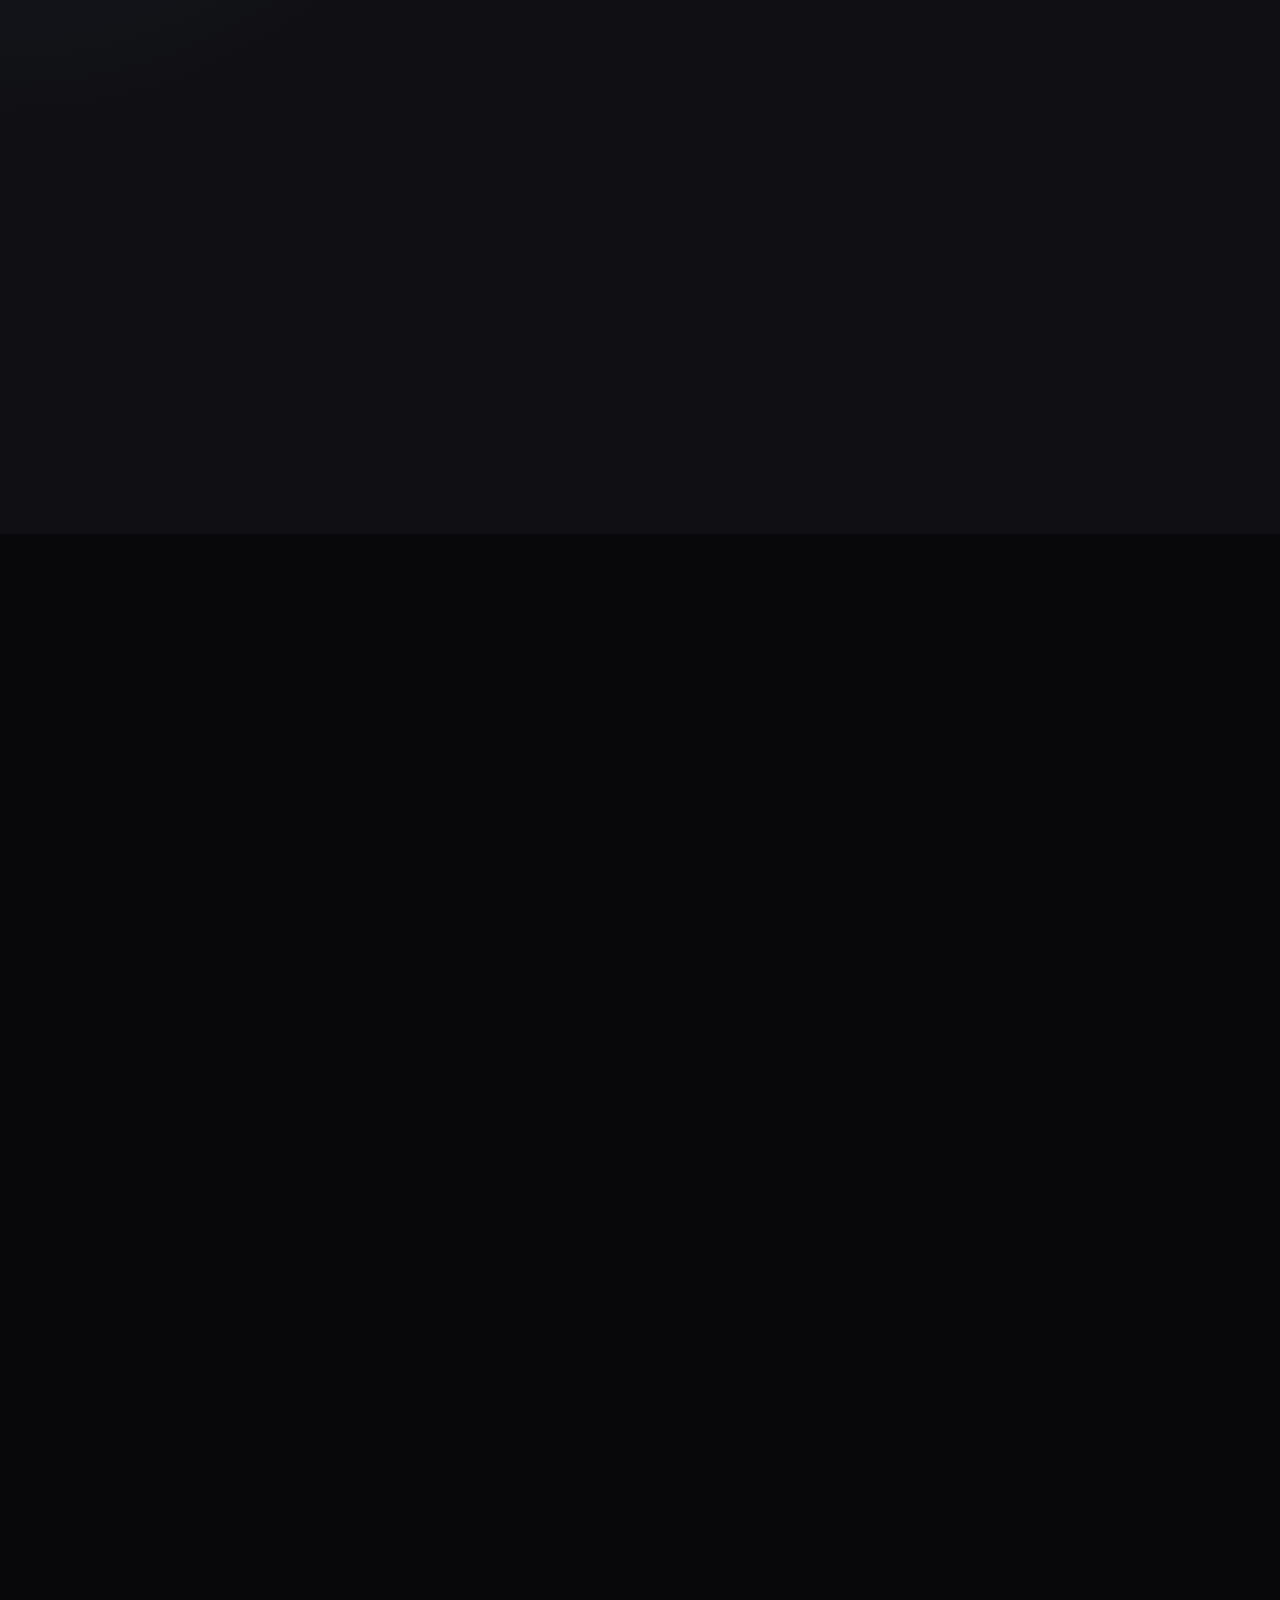
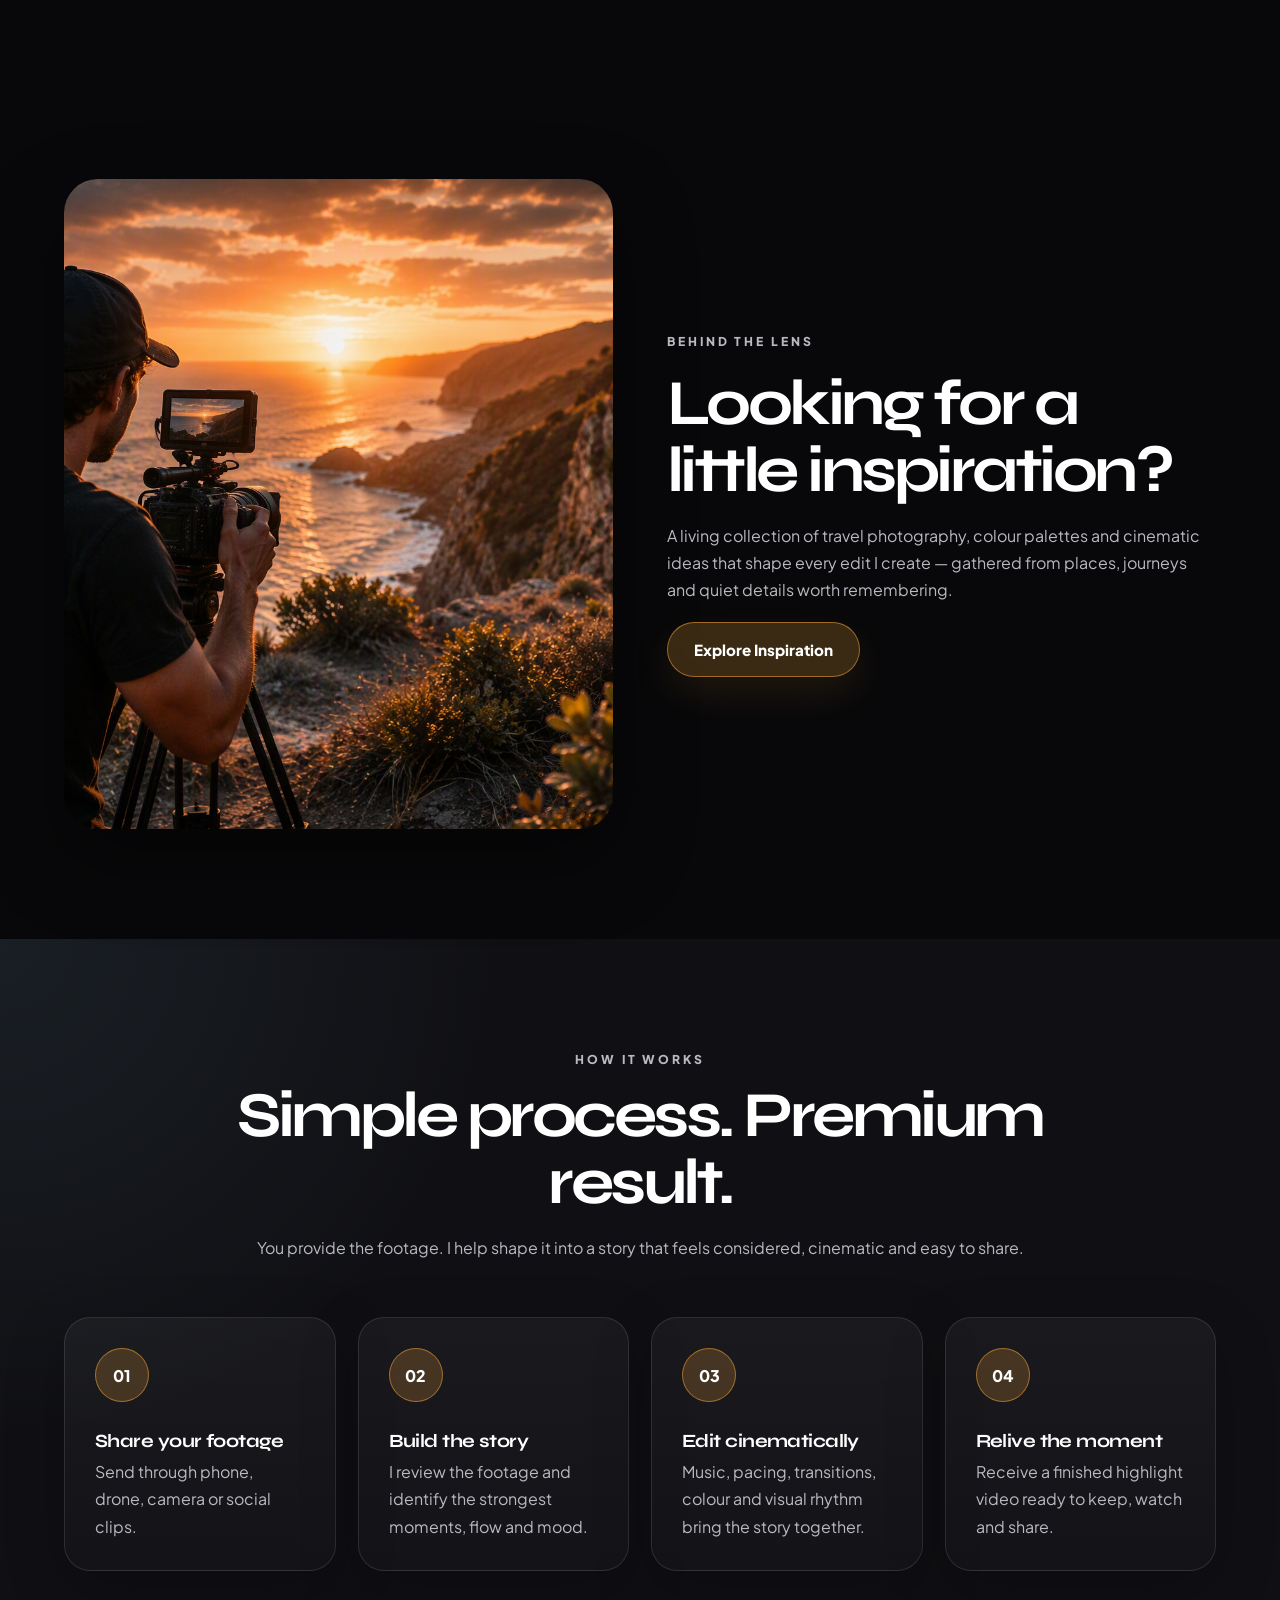
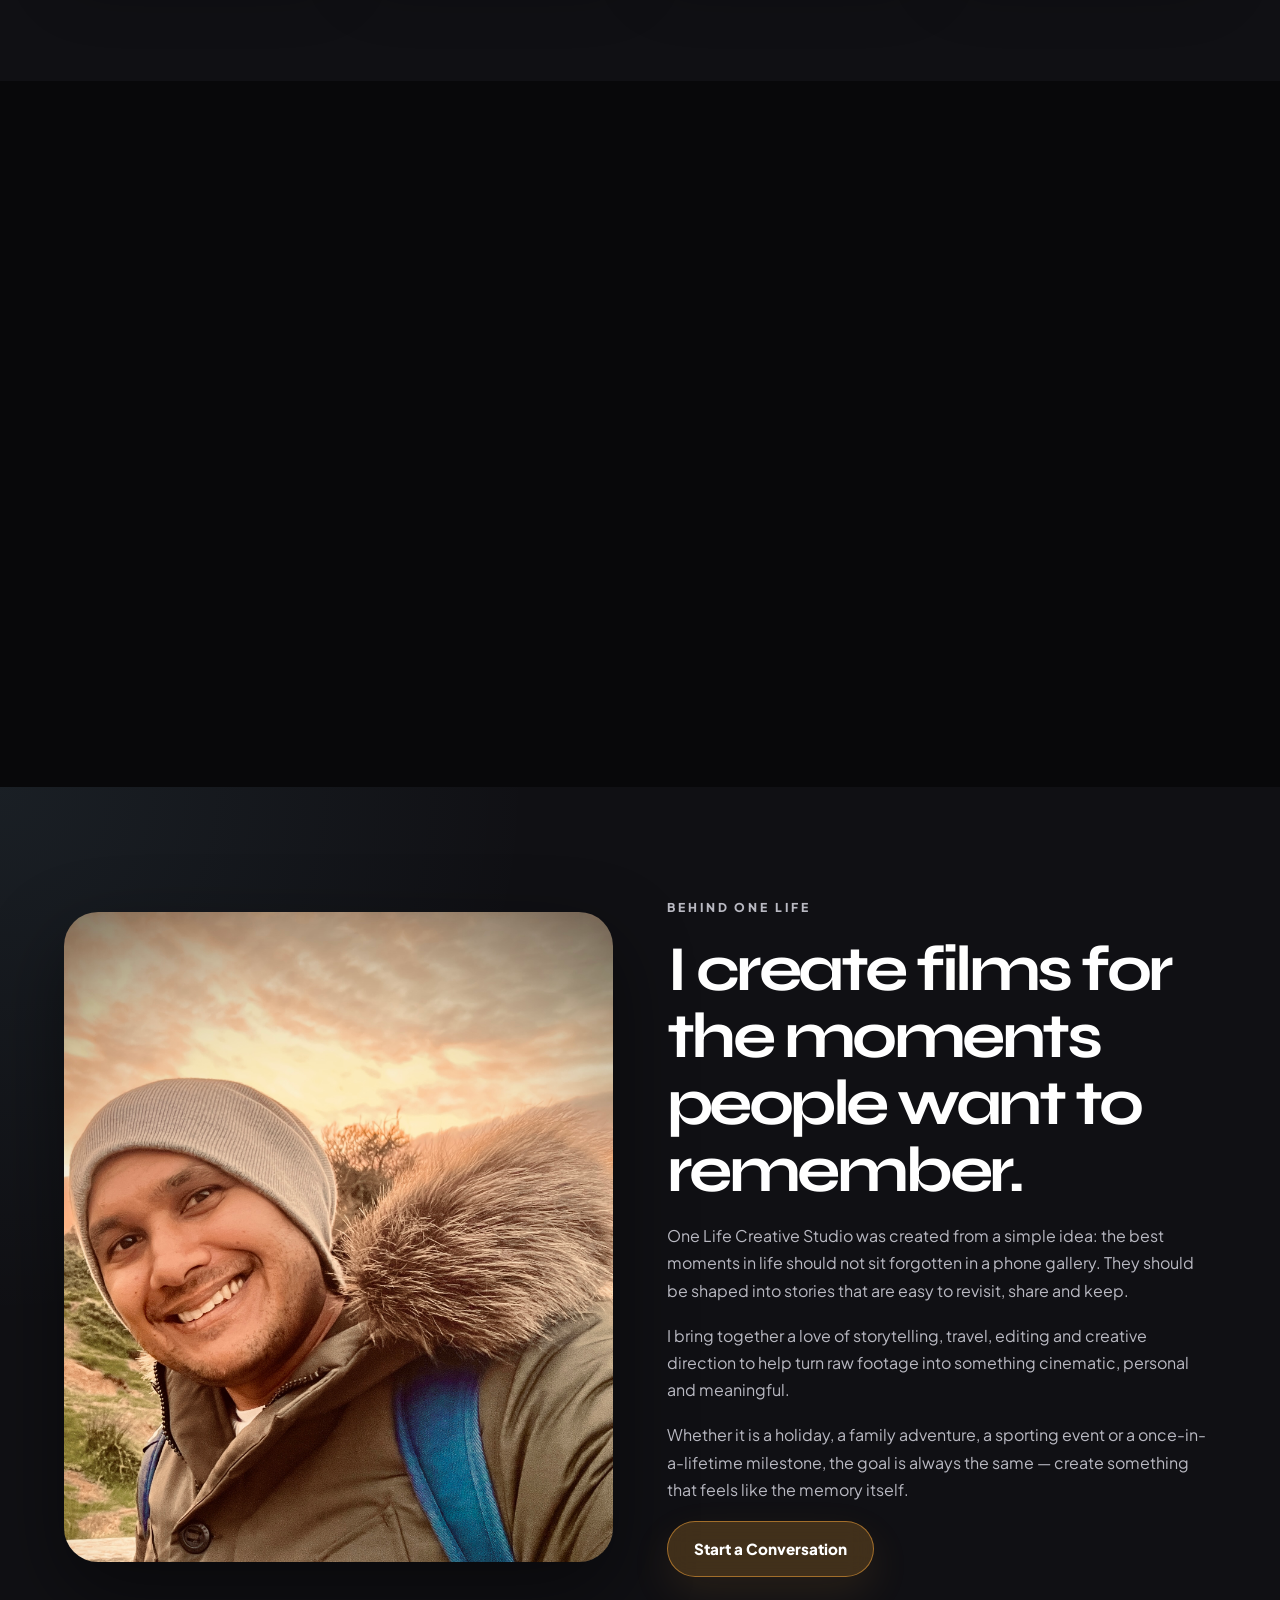
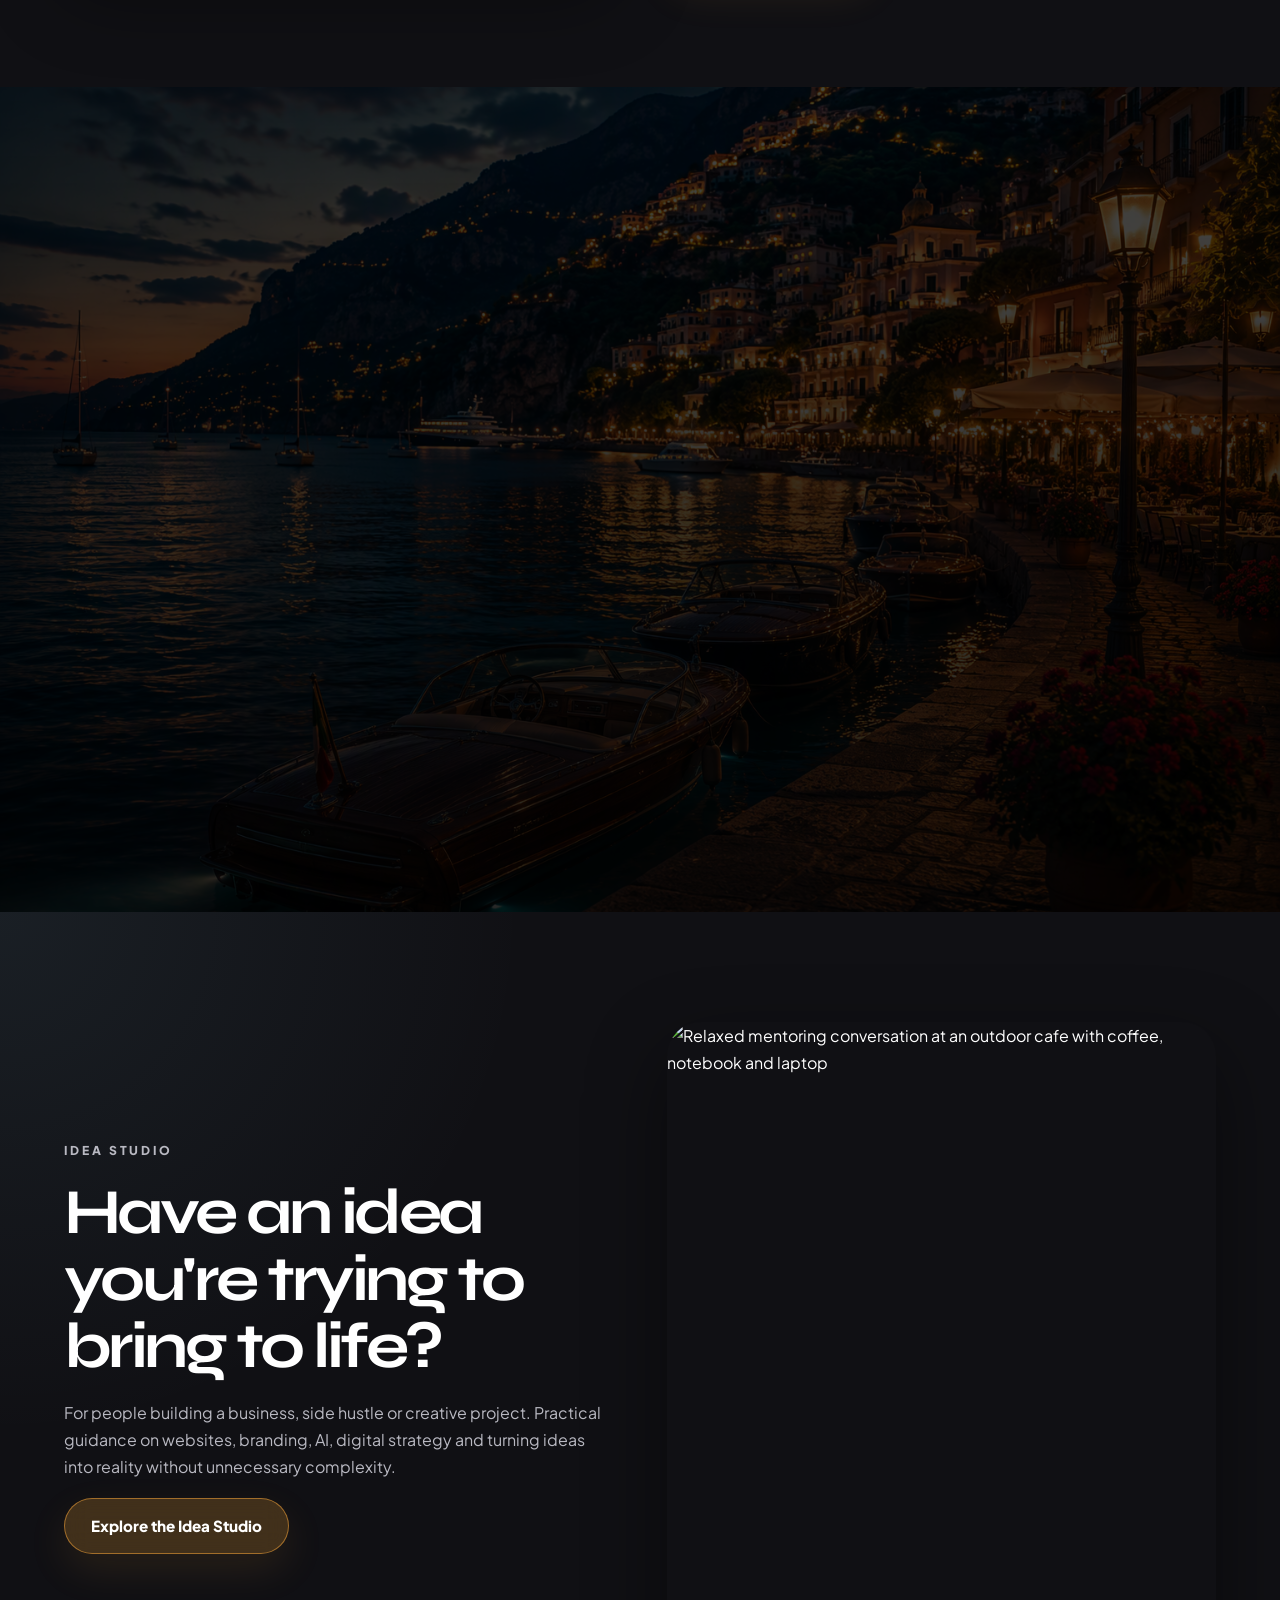
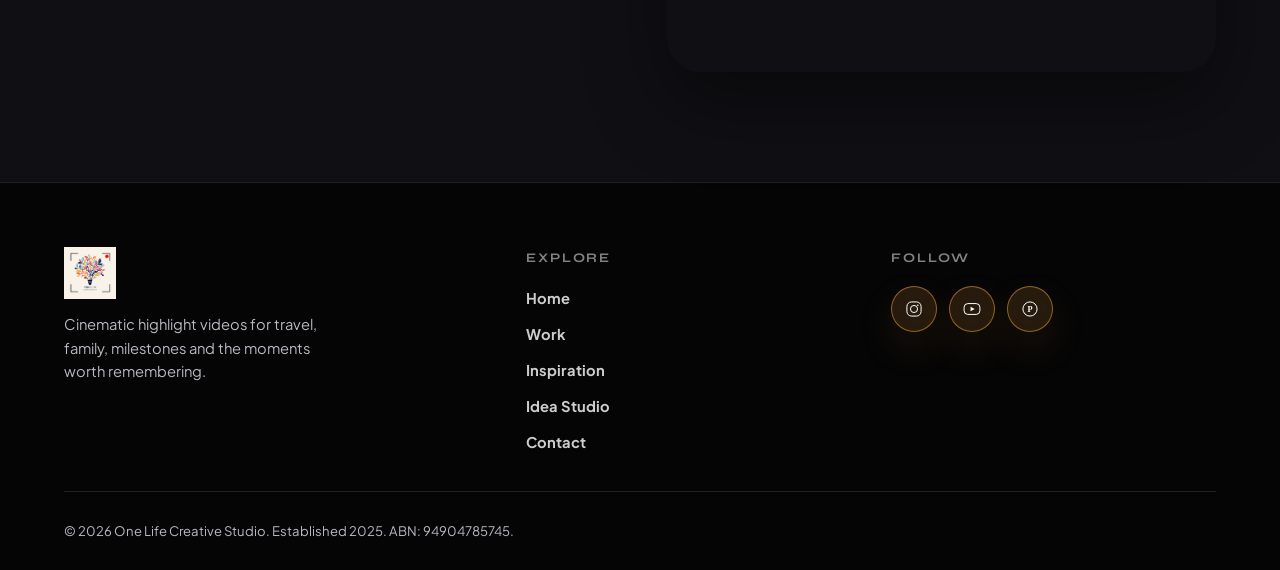
==== commit 873ceb56: "Updates renaming creative mentoring to creative studio and some fixes." ====
--- a/index.html
+++ b/index.html
@@ -67,18 +67,13 @@
   <nav class="site-nav" aria-label="Primary navigation">
     <a class="nav-brand" href="index.html"><img src="images/Homepage_images/One_Life_Creative_studio_business_logo.png" alt="One Life Creative Studio logo" /></a>
     <button class="menu-toggle" type="button" aria-label="Open menu" aria-expanded="false" aria-controls="primary-navigation"><span></span><span></span><span></span></button>
-    <div class="nav-links" id="primary-navigation"><a href="#work">Work</a><a href="#stories">Stories</a><a href="#videos">Videos</a><a href="#about">About</a><a href="#contact">Contact</a></div>
+    <div class="nav-links" id="primary-navigation"><a href="#top" aria-current="page">Home</a><a href="#work">Work</a><a href="#videos">Videos</a><a href="inspiration.html">Inspiration</a><a href="idea-studio.html">Idea Studio</a><a href="#contact">Contact</a></div>
   </nav>
   <div class="hero-content reveal">
     <p class="eyebrow">Cinematic highlight videos</p>
     <h1>Bring your best moments back to life.</h1>
     <p class="hero-subtitle">Travel memories, family adventures, sporting milestones and special events — beautifully edited into stories worth watching again and again.</p>
     <div class="button-row"><a class="btn btn-primary" href="mailto:onelifecreativestudio@gmail.com">Start a Project</a></div>
-    <div class="social-icons">
-      <a class="social-icon" href="https://www.instagram.com/onelifecreativestudio/" target="_blank" rel="noopener noreferrer" aria-label="Instagram"><img src="images/Social_media/instagram-icon.svg" alt="Instagram" /></a>
-      <a class="social-icon" href="https://www.youtube.com/@OneLifeCreativeStudio" target="_blank" rel="noopener noreferrer" aria-label="YouTube"><img src="images/Social_media/youtube-icon.svg" alt="YouTube" /></a>
-      <a class="social-icon" href="https://au.pinterest.com/onelifecreativestudio/inspiration/" target="_blank" rel="noopener noreferrer" aria-label="Pinterest"><img src="images/Social_media/pinterest-icon.svg" alt="Pinterest" /></a>
-    </div>
   </div>
   <a class="scroll-cue" href="#brand-film" aria-label="Scroll to feature image"><span></span></a>
 </header>
@@ -96,9 +91,10 @@
 <figure class="gallery-item reveal"><img src="images/Homepage_images/Drone_content_services.png" alt="Drone flying over turquoise coastline and cliffs" loading="lazy" /></figure>
 <figure class="gallery-item reveal"><img src="images/Homepage_images/Car_windy_road.png" alt="Car driving along a winding coastal road at sunset" loading="lazy" /></figure>
 <figure class="gallery-item reveal"><img src="images/Homepage_images/Street_Italy.png" alt="Italian street and coastal lookout at dusk" loading="lazy" /></figure>
-<figure class="gallery-item reveal"><img src="images/Homepage_images/Sunset_photography.png" alt="Filmmaker capturing a coastal sunset with camera equipment" loading="lazy" /></figure>
+<figure class="gallery-item reveal"><img src="images/Homepage_images/Europe_boats_night.png" alt="Filmmaker capturing a coastal sunset with camera equipment" loading="lazy" /></figure>
 <figure class="gallery-item reveal"><img src="images/Homepage_images/Yacht_beach.png" alt="Yacht on turquoise water near a beach and rocky cliffs" loading="lazy" /></figure>
 </div></div></section>
+<section class="section inspiration-teaser"><div class="container split"><div class="split-image reveal"><img src="images/Homepage_images/Sunset_photography.png" alt="Photographer capturing coastal sunset light for creative inspiration" loading="lazy" /></div><div class="split-content reveal"><p class="section-kicker">Behind the lens</p><h2>Looking for a little inspiration?</h2><p>A living collection of travel photography, colour palettes and cinematic ideas that shape every edit I create — gathered from places, journeys and quiet details worth remembering.</p><div class="button-row button-row-left"><a class="btn btn-primary" href="inspiration.html">Explore Inspiration</a></div></div></div></section>
 <section class="section section-alt" id="process"><div class="container"><div class="section-heading reveal"><p class="section-kicker">How it works</p><h2>Simple process. Premium result.</h2><p>You provide the footage. I help shape it into a story that feels considered, cinematic and easy to share.</p></div><div class="process-grid"><article class="process-card reveal"><span>01</span><h3>Share your footage</h3><p>Send through phone, drone, camera or social clips.</p></article><article class="process-card reveal"><span>02</span><h3>Build the story</h3><p>I review the footage and identify the strongest moments, flow and mood.</p></article><article class="process-card reveal"><span>03</span><h3>Edit cinematically</h3><p>Music, pacing, transitions, colour and visual rhythm bring the story together.</p></article><article class="process-card reveal"><span>04</span><h3>Relive the moment</h3><p>Receive a finished highlight video ready to keep, watch and share.</p></article></div></div></section>
 <section class="section" id="videos"><div class="container"><div class="section-heading reveal"><p class="section-kicker">Featured videos</p><h2>Cinematic edits in motion.</h2><p>A sample of travel, lifestyle, sport and coastal storytelling created by One Life Creative Studio.</p></div><div class="video-grid video-grid-four">
 <article class="video-card reveal"><div class="video-frame"><iframe src="https://www.youtube.com/embed/aJOg1ybIdxk" title="A Day at the Beach" loading="lazy" allow="accelerometer; autoplay; clipboard-write; encrypted-media; gyroscope; picture-in-picture; web-share" allowfullscreen></iframe></div><div class="video-info"><p class="card-tag">Beach escape</p><h3>A Day at the Beach</h3></div></article>
@@ -112,6 +108,6 @@
       <a class="social-icon" href="https://www.youtube.com/@OneLifeCreativeStudio" target="_blank" rel="noopener noreferrer" aria-label="YouTube"><img src="images/Social_media/youtube-icon.svg" alt="YouTube" /></a>
       <a class="social-icon" href="https://au.pinterest.com/onelifecreativestudio/inspiration/" target="_blank" rel="noopener noreferrer" aria-label="Pinterest"><img src="images/Social_media/pinterest-icon.svg" alt="Pinterest" /></a>
     </div><a class="email-link" href="mailto:onelifecreativestudio@gmail.com">onelifecreativestudio@gmail.com</a></div></section>
-<section class="section section-alt mentoring-teaser"><div class="container split split-reverse"><div class="split-content reveal"><p class="section-kicker">Secondary service</p><h2>Have an idea you're trying to bring to life?</h2><p>For people building a business, side hustle or creative project. Practical guidance on websites, branding, AI, digital strategy and turning ideas into reality without unnecessary complexity.</p><div class="button-row button-row-left"><a class="btn btn-primary" href="creative-mentoring.html">Explore How I Can Help</a></div></div><div class="split-image reveal"><img src="images/creative-mentoring/Cafe_conversation.png" alt="Relaxed mentoring conversation at an outdoor cafe with coffee, notebook and laptop" loading="lazy" /></div></div></section>
-</main><footer class="footer-note"><p>© <span id="year"></span> One Life Creative Studio. Established 2025. ABN: 94904785745.</p></footer><script src="script.js"></script>
+<section class="section section-alt idea-studio-teaser"><div class="container split split-reverse"><div class="split-content reveal"><p class="section-kicker">Idea Studio</p><h2>Have an idea you're trying to bring to life?</h2><p>For people building a business, side hustle or creative project. Practical guidance on websites, branding, AI, digital strategy and turning ideas into reality without unnecessary complexity.</p><div class="button-row button-row-left"><a class="btn btn-primary" href="idea-studio.html">Explore the Idea Studio</a></div></div><div class="split-image reveal"><img src="images/idea-studio/Cafe_conversation.png" alt="Relaxed mentoring conversation at an outdoor cafe with coffee, notebook and laptop" loading="lazy" /></div></div></section>
+</main><footer class="site-footer"><div class="container"><div class="footer-grid"><div class="footer-brand"><img src="images/Homepage_images/One_Life_Creative_studio_business_logo.png" alt="One Life Creative Studio logo" /><p>Cinematic highlight videos for travel, family, milestones and the moments worth remembering.</p></div><div class="footer-col"><h4>Explore</h4><nav class="footer-links" aria-label="Footer navigation"><a href="index.html">Home</a><a href="index.html#work">Work</a><a href="inspiration.html">Inspiration</a><a href="idea-studio.html">Idea Studio</a><a href="mailto:onelifecreativestudio@gmail.com">Contact</a></nav></div><div class="footer-col"><h4>Follow</h4><div class="footer-social"><a class="social-icon" href="https://www.instagram.com/onelifecreativestudio/" target="_blank" rel="noopener noreferrer" aria-label="Instagram"><img src="images/Social_media/instagram-icon.svg" alt="Instagram" /></a><a class="social-icon" href="https://www.youtube.com/@OneLifeCreativeStudio" target="_blank" rel="noopener noreferrer" aria-label="YouTube"><img src="images/Social_media/youtube-icon.svg" alt="YouTube" /></a><a class="social-icon" href="https://au.pinterest.com/onelifecreativestudio/inspiration/" target="_blank" rel="noopener noreferrer" aria-label="Pinterest"><img src="images/Social_media/pinterest-icon.svg" alt="Pinterest" /></a></div></div></div><div class="footer-bottom"><p class="footer-copyright">© <span id="year"></span> One Life Creative Studio. Established 2025. ABN: 94904785745.</p></div></div></footer><script src="script.js"></script>
 </body></html>
--- a/style.css
+++ b/style.css
@@ -1,4 +1,4 @@
-:root{--orange:#F2A33A;--dark:#08080A;--dark-2:#101014;--card:#17171C;--text:#fff;--muted:#B9B9C2;--border:rgba(255,255,255,.11);--shadow:0 30px 80px rgba(0,0,0,.45);--button-bg:rgba(242,163,58,.14);--button-border:rgba(242,163,58,.55)}*{box-sizing:border-box;margin:0;padding:0}html{scroll-behavior:smooth}body{font-family:"Plus Jakarta Sans",system-ui,-apple-system,BlinkMacSystemFont,"Segoe UI",sans-serif;background:var(--dark);color:var(--text);line-height:1.7;overflow-x:hidden}body.menu-open{overflow:hidden}img,video{max-width:100%;display:block}a{color:inherit;text-decoration:none}.skip-link{position:fixed;top:12px;left:12px;z-index:999;transform:translateY(-160%);background:#fff;color:#000;padding:10px 14px;border-radius:999px;font-weight:800}.skip-link:focus{transform:translateY(0)}.container{width:min(1180px,90%);margin:0 auto}.hero{position:relative;min-height:100vh;overflow:hidden;display:flex;align-items:center;justify-content:center;text-align:center;background:#000}.hero-video,.hero-static-bg{position:absolute;inset:0;width:100%;height:100%;object-fit:cover;object-position:center;z-index:0}.hero-static-bg{background:center/cover no-repeat}.mentoring-hero .hero-static-bg{background-image:url("images/creative-mentoring/Creative_mentoring_hero.png")}.hero-overlay{position:absolute;inset:0;background:radial-gradient(circle at 50% 35%,rgba(242,163,58,.14),transparent 34%),linear-gradient(rgba(0,0,0,.36),rgba(0,0,0,.84));z-index:1}.hero-overlay-strong{background:linear-gradient(90deg,rgba(0,0,0,.78),rgba(0,0,0,.42),rgba(0,0,0,.78))}.site-nav{position:absolute;top:0;left:0;z-index:5;width:100%;padding:22px 5%;display:flex;align-items:center;justify-content:space-between}.nav-brand img{width:82px;height:82px;object-fit:contain;filter:drop-shadow(0 14px 28px rgba(0,0,0,.45))}.nav-links{display:flex;align-items:center;gap:22px;background:rgba(0,0,0,.24);border:1px solid rgba(255,255,255,.12);backdrop-filter:blur(14px);padding:12px 20px;border-radius:999px}.nav-links a{font-size:.86rem;font-weight:800;color:rgba(255,255,255,.86)}.nav-links a:hover{color:var(--orange)}.menu-toggle{display:none;width:48px;height:48px;border-radius:50%;border:1px solid rgba(255,255,255,.18);background:rgba(0,0,0,.28);backdrop-filter:blur(10px);cursor:pointer;align-items:center;justify-content:center;flex-direction:column;gap:5px}.menu-toggle span{width:20px;height:2px;background:#fff;border-radius:999px;transition:transform .25s ease,opacity .25s ease}.menu-toggle[aria-expanded="true"] span:nth-child(1){transform:translateY(7px) rotate(45deg)}.menu-toggle[aria-expanded="true"] span:nth-child(2){opacity:0}.menu-toggle[aria-expanded="true"] span:nth-child(3){transform:translateY(-7px) rotate(-45deg)}.hero-content{position:relative;z-index:2;width:min(990px,90%);padding:130px 0 90px}.eyebrow,.section-kicker,.card-tag{text-transform:uppercase;letter-spacing:.24em;font-size:.76rem;font-weight:900;color:var(--orange)}.hero h1{font-family:"Syne",sans-serif;font-size:clamp(3.2rem,8vw,7rem);line-height:.9;letter-spacing:-.07em;margin:18px auto 26px}.hero-subtitle{max-width:790px;margin:0 auto 34px;color:rgba(255,255,255,.9);font-size:clamp(1.05rem,2vw,1.28rem)}.button-row{display:flex;flex-wrap:wrap;justify-content:center;gap:14px}.button-row-left{justify-content:flex-start}.social-icons{display:flex;flex-wrap:wrap;justify-content:center;align-items:center;gap:16px;margin-top:22px}.social-icons-left{justify-content:flex-start}.social-icon{width:52px;height:52px;border-radius:50%;display:flex;align-items:center;justify-content:center;border:1px solid var(--button-border);background:var(--button-bg);backdrop-filter:blur(12px);box-shadow:0 16px 40px rgba(242,163,58,.10);transition:.25s}.social-icon:hover{transform:translateY(-4px);border-color:var(--orange);background:rgba(242,163,58,.30)}.social-icon img{width:22px;height:22px;object-fit:contain}.btn{display:inline-flex;align-items:center;justify-content:center;min-height:48px;padding:14px 26px;border-radius:999px;font-weight:900;font-size:.95rem;transition:.25s}.btn:hover{transform:translateY(-3px)}.btn-primary,.btn-secondary{color:#fff;border:1px solid var(--button-border);background:var(--button-bg);backdrop-filter:blur(12px);box-shadow:0 16px 40px rgba(242,163,58,.10)}.btn-primary{background:rgba(242,163,58,.22)}.scroll-cue{position:absolute;bottom:34px;left:50%;transform:translateX(-50%);z-index:4;width:32px;height:52px;border:1px solid rgba(255,255,255,.34);border-radius:999px;display:flex;justify-content:center;padding-top:10px}.scroll-cue span{width:5px;height:9px;border-radius:999px;background:#fff;animation:scrollPulse 1.5s infinite}@keyframes scrollPulse{0%{opacity:0;transform:translateY(0)}40%{opacity:1}100%{opacity:0;transform:translateY(18px)}}.feature-image-section{padding:38px 0 20px;background:var(--dark)}.feature-image-card{border-radius:34px;overflow:hidden;border:1px solid var(--border);box-shadow:var(--shadow);background:var(--card)}.feature-image-card img{width:100%;height:auto;object-fit:cover}.section{padding:110px 0;background:var(--dark)}.section-alt{background:radial-gradient(circle at top left,rgba(140,207,233,.08),transparent 34%),var(--dark-2)}.section-heading{max-width:850px;margin:0 auto 56px;text-align:center}
+:root{--orange:#F2A33A;--dark:#08080A;--dark-2:#101014;--card:#17171C;--text:#fff;--muted:#B9B9C2;--border:rgba(255,255,255,.11);--shadow:0 30px 80px rgba(0,0,0,.45);--button-bg:rgba(242,163,58,.14);--button-border:rgba(242,163,58,.55)}*{box-sizing:border-box;margin:0;padding:0}html{scroll-behavior:smooth}body{font-family:"Plus Jakarta Sans",system-ui,-apple-system,BlinkMacSystemFont,"Segoe UI",sans-serif;background:var(--dark);color:var(--text);line-height:1.7;overflow-x:hidden}body.menu-open{overflow:hidden}img,video{max-width:100%;display:block}a{color:inherit;text-decoration:none}.skip-link{position:fixed;top:12px;left:12px;z-index:999;transform:translateY(-160%);background:#fff;color:#000;padding:10px 14px;border-radius:999px;font-weight:800}.skip-link:focus{transform:translateY(0)}.container{width:min(1180px,90%);margin:0 auto}.hero{position:relative;min-height:100vh;overflow:hidden;display:flex;align-items:center;justify-content:center;text-align:center;background:#000}.hero-video,.hero-static-bg{position:absolute;inset:0;width:100%;height:100%;object-fit:cover;object-position:center;z-index:0}.hero-static-bg{background:center/cover no-repeat}.idea-studio-hero .hero-static-bg{background-image:url("images/idea-studio/Idea_studio_hero.png")}.hero-overlay{position:absolute;inset:0;background:radial-gradient(circle at 50% 35%,rgba(242,163,58,.14),transparent 34%),linear-gradient(rgba(0,0,0,.36),rgba(0,0,0,.84));z-index:1}.hero-overlay-strong{background:linear-gradient(90deg,rgba(0,0,0,.78),rgba(0,0,0,.42),rgba(0,0,0,.78))}.site-nav{position:absolute;top:0;left:0;z-index:5;width:100%;padding:22px 5%;display:flex;align-items:center;justify-content:space-between}.nav-brand img{width:82px;height:82px;object-fit:contain;filter:drop-shadow(0 14px 28px rgba(0,0,0,.45))}.nav-links{display:flex;align-items:center;gap:22px;background:rgba(0,0,0,.24);border:1px solid rgba(255,255,255,.12);backdrop-filter:blur(14px);padding:12px 20px;border-radius:999px}.nav-links a{font-size:.86rem;font-weight:800;color:rgba(255,255,255,.86)}.nav-links a:hover{color:var(--orange)}.nav-links a[aria-current="page"]{color:var(--orange)}.menu-toggle{display:none;width:48px;height:48px;border-radius:50%;border:1px solid rgba(255,255,255,.18);background:rgba(0,0,0,.28);backdrop-filter:blur(10px);cursor:pointer;align-items:center;justify-content:center;flex-direction:column;gap:5px}.menu-toggle span{width:20px;height:2px;background:#fff;border-radius:999px;transition:transform .25s ease,opacity .25s ease}.menu-toggle[aria-expanded="true"] span:nth-child(1){transform:translateY(7px) rotate(45deg)}.menu-toggle[aria-expanded="true"] span:nth-child(2){opacity:0}.menu-toggle[aria-expanded="true"] span:nth-child(3){transform:translateY(-7px) rotate(-45deg)}.hero-content{position:relative;z-index:2;width:min(990px,90%);padding:130px 0 90px}.eyebrow,.section-kicker,.card-tag{text-transform:uppercase;letter-spacing:.24em;font-size:.76rem;font-weight:900;color:var(--orange)}.hero h1{font-family:"Syne",sans-serif;font-size:clamp(3.2rem,8vw,7rem);line-height:.9;letter-spacing:-.07em;margin:18px auto 26px}.hero-subtitle{max-width:790px;margin:0 auto 34px;color:rgba(255,255,255,.9);font-size:clamp(1.05rem,2vw,1.28rem)}.button-row{display:flex;flex-wrap:wrap;justify-content:center;gap:14px}.button-row-left{justify-content:flex-start}.social-icons{display:flex;flex-wrap:wrap;justify-content:center;align-items:center;gap:16px;margin-top:22px}.social-icons-left{justify-content:flex-start}.social-icon{width:52px;height:52px;border-radius:50%;display:flex;align-items:center;justify-content:center;border:1px solid var(--button-border);background:var(--button-bg);backdrop-filter:blur(12px);box-shadow:0 16px 40px rgba(242,163,58,.10);transition:.25s}.social-icon:hover{transform:translateY(-4px);border-color:var(--orange);background:rgba(242,163,58,.30)}.social-icon img{width:22px;height:22px;object-fit:contain}.btn{display:inline-flex;align-items:center;justify-content:center;min-height:48px;padding:14px 26px;border-radius:999px;font-weight:900;font-size:.95rem;transition:.25s}.btn:hover{transform:translateY(-3px)}.btn-primary,.btn-secondary{color:#fff;border:1px solid var(--button-border);background:var(--button-bg);backdrop-filter:blur(12px);box-shadow:0 16px 40px rgba(242,163,58,.10)}.btn-primary{background:rgba(242,163,58,.22)}.scroll-cue{position:absolute;bottom:34px;left:50%;transform:translateX(-50%);z-index:4;width:32px;height:52px;border:1px solid rgba(255,255,255,.34);border-radius:999px;display:flex;justify-content:center;padding-top:10px}.scroll-cue span{width:5px;height:9px;border-radius:999px;background:#fff;animation:scrollPulse 1.5s infinite}@keyframes scrollPulse{0%{opacity:0;transform:translateY(0)}40%{opacity:1}100%{opacity:0;transform:translateY(18px)}}.feature-image-section{padding:38px 0 20px;background:var(--dark)}.feature-image-card{border-radius:34px;overflow:hidden;border:1px solid var(--border);box-shadow:var(--shadow);background:var(--card)}.feature-image-card img{width:100%;height:auto;object-fit:cover}.section{padding:110px 0;background:var(--dark)}.section-alt{background:radial-gradient(circle at top left,rgba(140,207,233,.08),transparent 34%),var(--dark-2)}.section-heading{max-width:850px;margin:0 auto 56px;text-align:center}
 .section-heading h2,
 .split-content h2,
 .how-help-content h2 {
@@ -38,7 +38,32 @@
 .gallery-item img{width:100%;height:100%;object-fit:cover;transition:.35s}
 .gallery-item:hover img{transform:scale(1.06)}
 
-.process-grid{display:grid;grid-template-columns:repeat(4,1fr);gap:22px}.process-card{padding:30px;border-radius:26px;min-height:250px}.process-card span{width:54px;height:54px;margin-bottom:24px}.video-grid{display:grid;grid-template-columns:repeat(3,1fr);gap:24px}.video-grid-four{grid-template-columns:repeat(4,1fr)}.video-card{overflow:hidden;border-radius:28px}.video-frame{position:relative;height:0;padding-bottom:56.25%;background:#000}.video-frame iframe{position:absolute;inset:0;width:100%;height:100%;border:0}.video-info{padding:24px}.final-cta{position:relative;min-height:86vh;background:linear-gradient(rgba(0,0,0,.72),rgba(0,0,0,.84)),url("images/Homepage_images/Europe_boats_night.png") center/cover no-repeat;display:flex;align-items:center;justify-content:center;text-align:center;padding:100px 20px}.mentoring-final{background:linear-gradient(rgba(0,0,0,.72),rgba(0,0,0,.84)),url("images/creative-mentoring/Idea_Journey.png") center/cover no-repeat}.final-content{position:relative;z-index:2;width:min(930px,92%)}.email-link{display:inline-block;margin-top:28px;color:rgba(255,255,255,.86);font-weight:800}.footer-note{padding:26px 5%;text-align:center;background:#050506;border-top:1px solid var(--border)}.reveal{opacity:0;transform:translateY(18px);transition:opacity .7s ease,transform .7s ease}.reveal.is-visible{opacity:1;transform:translateY(0)}.tag-cloud{display:flex;flex-wrap:wrap;gap:12px;margin-top:28px}.tag-cloud span{padding:12px 16px;border-radius:999px;background:rgba(242,163,58,.12);border:1px solid rgba(242,163,58,.38);font-weight:800}.pillar-grid{display:grid;grid-template-columns:repeat(3,1fr);gap:14px;margin-top:28px}.pillar-grid article{border-radius:20px;padding:20px}.pillar-grid span{width:42px;height:42px;margin-bottom:14px}.how-help-layout{display:grid;grid-template-columns:.9fr 1.1fr;gap:60px;align-items:center}.how-help-content{max-width:540px}.how-help-content .lead-text{font-size:1.2rem;line-height:1.65;color:#fff;margin-bottom:20px}.how-help-content p{margin-bottom:18px}.how-help-image{display:flex;justify-content:center}.how-help-image img{width:min(100%,480px);border-radius:30px;border:1px solid rgba(255,255,255,.10);box-shadow:0 30px 80px rgba(0,0,0,.45);background:var(--card)}@media (prefers-reduced-motion:reduce){html{scroll-behavior:auto}*,*::before,*::after{animation-duration:.001ms!important;animation-iteration-count:1!important;scroll-behavior:auto!important;transition-duration:.001ms!important}.hero-video{display:none}.reveal{opacity:1;transform:none}}@media(max-width:1180px){.video-grid-four{grid-template-columns:repeat(2,1fr)}}@media(max-width:1100px){.service-grid,.process-grid{grid-template-columns:repeat(2,1fr)}.video-grid{grid-template-columns:1fr}.video-grid-four{grid-template-columns:repeat(2,1fr)}.gallery-grid{grid-template-columns:repeat(2,1fr);grid-auto-rows:260px}.pillar-grid{grid-template-columns:1fr}}@media(max-width:900px){.how-help-layout{grid-template-columns:1fr;gap:40px}.how-help-content{max-width:100%;text-align:left}.how-help-image img{width:min(100%,520px)}}@media(max-width:820px){.site-nav{padding:18px 5%}.menu-toggle{display:flex;z-index:8}.nav-links{position:fixed;inset:0;z-index:7;border-radius:0;border:0;background:rgba(5,5,6,.94);backdrop-filter:blur(18px);flex-direction:column;justify-content:center;gap:26px;transform:translateX(100%);transition:.28s}.nav-links.is-open{transform:translateX(0)}.nav-links a{font-size:1.3rem}.nav-brand img{width:70px;height:70px}.hero-content{padding:112px 0 75px}.section{padding:78px 0}.split{grid-template-columns:1fr}.split-reverse .split-content,.split-reverse .split-image{order:initial}.split-image img{height:460px}.split-content{max-width:100%}.service-grid,.process-grid{grid-template-columns:1fr}.gallery-grid{grid-template-columns:1fr;grid-auto-rows:auto}.gallery-item img{height:320px}.button-row{flex-direction:column;align-items:stretch}.btn{width:100%}.video-grid-four{grid-template-columns:1fr}}@media(max-width:520px){.hero{min-height:92vh}.hero h1{font-size:clamp(3rem,15vw,4.5rem);letter-spacing:-.06em}.eyebrow,.section-kicker,.card-tag{letter-spacing:.18em}.section-heading h2,.split-content h2,.final-content h2,.how-help-content h2{font-size:2.35rem}.service-card img{height:220px}.split-image img{height:320px}.feature-image-section{padding:24px 0 0}.final-content p{font-size:1.05rem}.how-help-image img{border-radius:22px}}
+.process-grid{display:grid;grid-template-columns:repeat(4,1fr);gap:22px}.process-card{padding:30px;border-radius:26px;min-height:250px}.process-card span{width:54px;height:54px;margin-bottom:24px}.video-grid{display:grid;grid-template-columns:repeat(3,1fr);gap:24px}.video-grid-four{grid-template-columns:repeat(4,1fr)}.video-card{overflow:hidden;border-radius:28px}.video-frame{position:relative;height:0;padding-bottom:56.25%;background:#000}.video-frame iframe{position:absolute;inset:0;width:100%;height:100%;border:0}.video-info{padding:24px}.final-cta{position:relative;min-height:86vh;background:linear-gradient(rgba(0,0,0,.72),rgba(0,0,0,.84)),url("images/Homepage_images/Europe_boats_night.png") center/cover no-repeat;display:flex;align-items:center;justify-content:center;text-align:center;padding:100px 20px}.idea-studio-final{background:linear-gradient(rgba(0,0,0,.72),rgba(0,0,0,.84)),url("images/idea-studio/Idea_Journey.png") center/cover no-repeat}.final-content{position:relative;z-index:2;width:min(930px,92%)}.email-link{display:inline-block;margin-top:28px;color:rgba(255,255,255,.86);font-weight:800}
+
+/* ========================================
+   SITE FOOTER (redesigned)
+   ======================================== */
+.site-footer{background:#050506;border-top:1px solid var(--border);padding:64px 0 28px}
+.footer-grid{display:grid;grid-template-columns:1.3fr 1fr 1fr;gap:40px;padding-bottom:36px;margin-bottom:28px;border-bottom:1px solid var(--border)}
+.footer-brand img{width:52px;height:52px;object-fit:contain;margin-bottom:14px}
+.footer-brand p{color:var(--muted);max-width:280px;font-size:.92rem;line-height:1.6}
+.footer-col h4{font-family:"Syne",sans-serif;font-size:.82rem;text-transform:uppercase;letter-spacing:.14em;color:rgba(255,255,255,.5);margin-bottom:16px}
+.footer-links{display:flex;flex-direction:column;gap:11px}
+.footer-links a{color:rgba(255,255,255,.8);font-weight:700;font-size:.92rem;transition:.2s}
+.footer-links a:hover{color:var(--orange)}
+.footer-social{display:flex;gap:12px}
+.footer-social .social-icon{width:46px;height:46px}
+.footer-social .social-icon img{width:20px;height:20px}
+.footer-bottom{display:flex;flex-wrap:wrap;align-items:center;justify-content:space-between;gap:12px}
+.footer-copyright{color:var(--muted);font-size:.82rem}
+.footer-made-with{color:rgba(255,255,255,.34);font-size:.8rem}
+@media(max-width:900px){.footer-grid{grid-template-columns:1fr 1fr;row-gap:32px}.footer-brand{grid-column:1 / -1}}
+@media(max-width:560px){.footer-grid{grid-template-columns:1fr;text-align:center}.footer-brand p{margin:0 auto}.footer-links{align-items:center}.footer-social{justify-content:center}.footer-bottom{flex-direction:column;text-align:center}}
+
+/* ========================================
+   HOMEPAGE INSPIRATION TEASER
+   ======================================== */
+.section-cta{display:flex;justify-content:center;margin-top:40px}.reveal{opacity:0;transform:translateY(18px);transition:opacity .7s ease,transform .7s ease}.reveal.is-visible{opacity:1;transform:translateY(0)}.tag-cloud{display:flex;flex-wrap:wrap;gap:12px;margin-top:28px}.tag-cloud span{padding:12px 16px;border-radius:999px;background:rgba(242,163,58,.12);border:1px solid rgba(242,163,58,.38);font-weight:800}.pillar-grid{display:grid;grid-template-columns:repeat(3,1fr);gap:14px;margin-top:28px}.pillar-grid article{border-radius:20px;padding:20px}.pillar-grid span{width:42px;height:42px;margin-bottom:14px}.how-help-layout{display:grid;grid-template-columns:.9fr 1.1fr;gap:60px;align-items:center}.how-help-content{max-width:540px}.how-help-content .lead-text{font-size:1.2rem;line-height:1.65;color:#fff;margin-bottom:20px}.how-help-content p{margin-bottom:18px}.how-help-image{display:flex;justify-content:center}.how-help-image img{width:min(100%,480px);border-radius:30px;border:1px solid rgba(255,255,255,.10);box-shadow:0 30px 80px rgba(0,0,0,.45);background:var(--card)}@media (prefers-reduced-motion:reduce){html{scroll-behavior:auto}*,*::before,*::after{animation-duration:.001ms!important;animation-iteration-count:1!important;scroll-behavior:auto!important;transition-duration:.001ms!important}.hero-video{display:none}.reveal{opacity:1;transform:none}}@media(max-width:1180px){.video-grid-four{grid-template-columns:repeat(2,1fr)}}@media(max-width:1100px){.service-grid,.process-grid{grid-template-columns:repeat(2,1fr)}.video-grid{grid-template-columns:1fr}.video-grid-four{grid-template-columns:repeat(2,1fr)}.gallery-grid{grid-template-columns:repeat(2,1fr);grid-auto-rows:260px}.pillar-grid{grid-template-columns:1fr}}@media(max-width:900px){.how-help-layout{grid-template-columns:1fr;gap:40px}.how-help-content{max-width:100%;text-align:left}.how-help-image img{width:min(100%,520px)}}@media(max-width:820px){.site-nav{padding:18px 5%}.menu-toggle{display:flex;z-index:8}.nav-links{position:fixed;inset:0;z-index:7;border-radius:0;border:0;background:rgba(5,5,6,.94);backdrop-filter:blur(18px);flex-direction:column;justify-content:center;gap:26px;transform:translateX(100%);transition:.28s}.nav-links.is-open{transform:translateX(0)}.nav-links a{font-size:1.3rem}.nav-brand img{width:70px;height:70px}.hero-content{padding:112px 0 75px}.section{padding:78px 0}.split{grid-template-columns:1fr}.split-reverse .split-content,.split-reverse .split-image{order:initial}.split-image img{height:460px}.split-content{max-width:100%}.service-grid,.process-grid{grid-template-columns:1fr}.gallery-grid{grid-template-columns:1fr;grid-auto-rows:auto}.gallery-item img{height:320px}.button-row{flex-direction:column;align-items:stretch}.btn{width:100%}.video-grid-four{grid-template-columns:1fr}}@media(max-width:520px){.hero{min-height:92vh}.hero h1{font-size:clamp(3rem,15vw,4.5rem);letter-spacing:-.06em}.eyebrow,.section-kicker,.card-tag{letter-spacing:.18em}.section-heading h2,.split-content h2,.final-content h2,.how-help-content h2{font-size:2.35rem}.service-card img{height:220px}.split-image img{height:320px}.feature-image-section{padding:24px 0 0}.final-content p{font-size:1.05rem}.how-help-image img{border-radius:22px}}
 
 
 
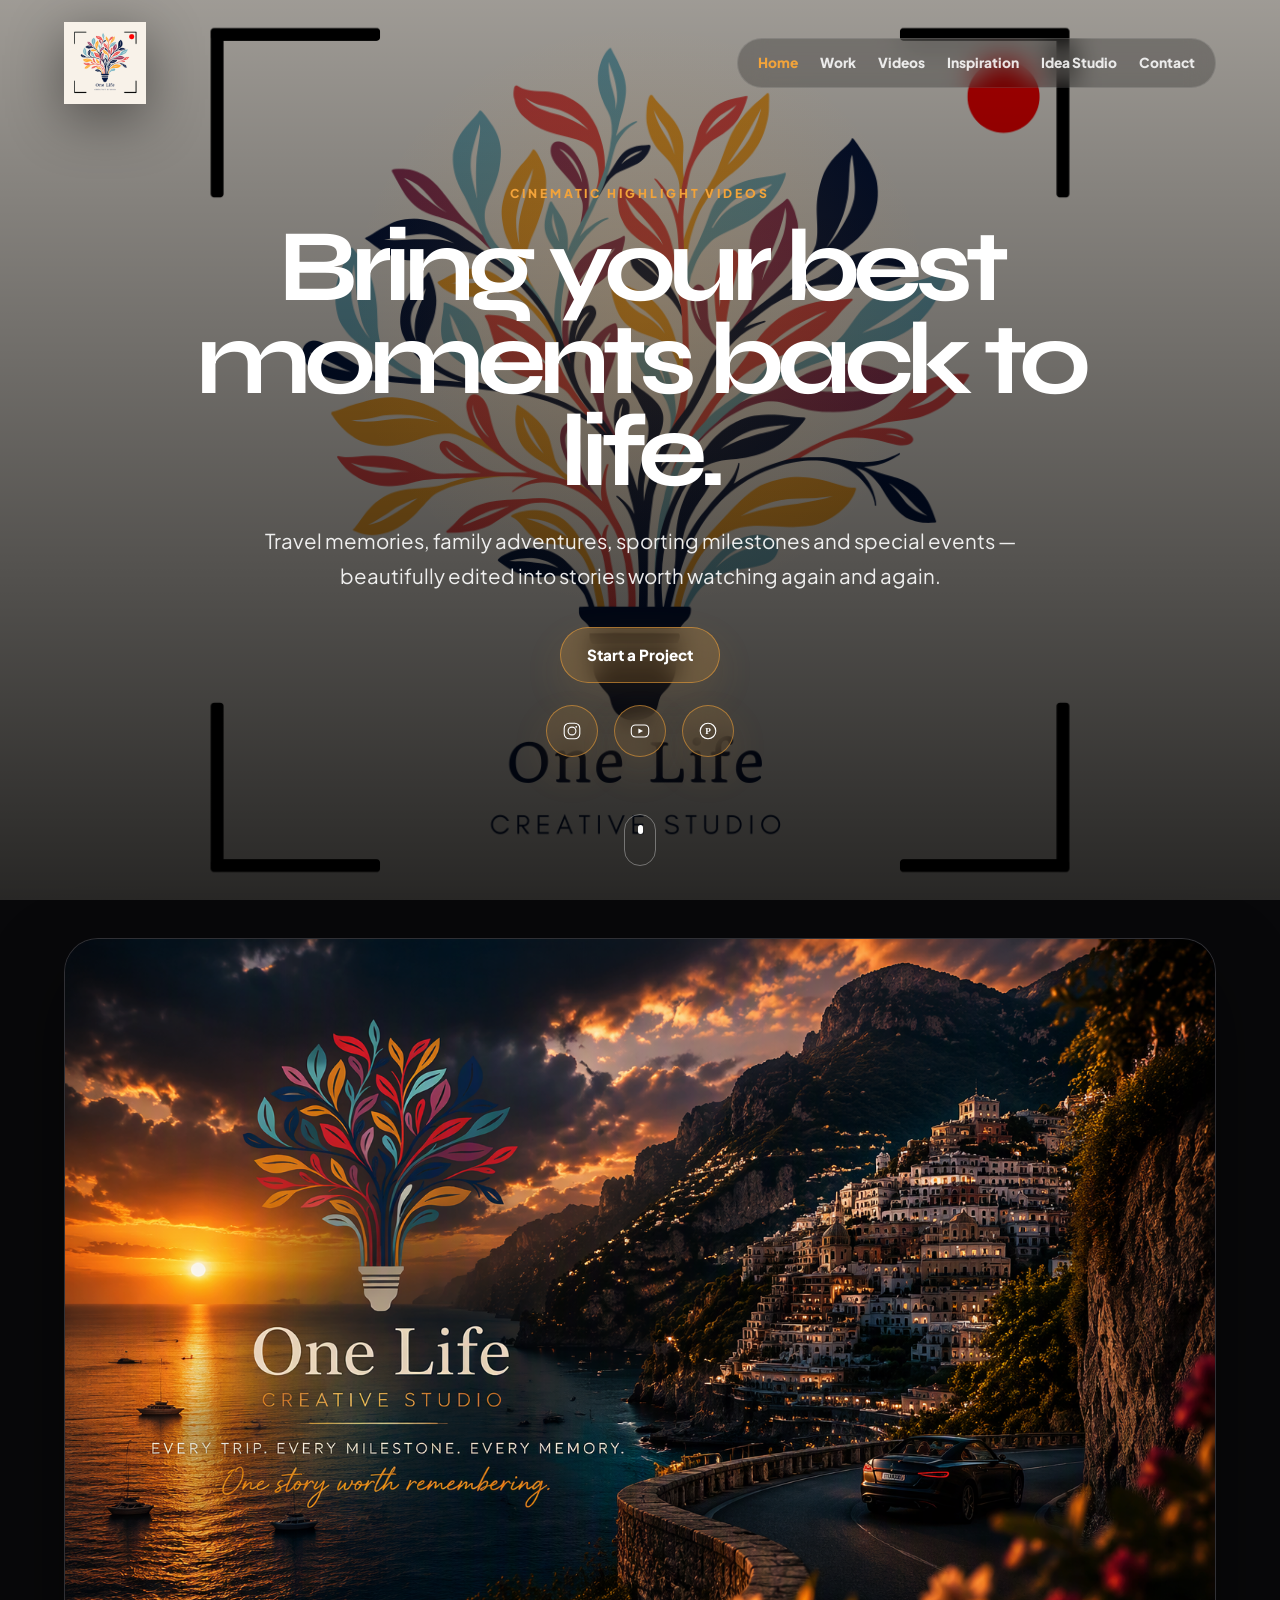
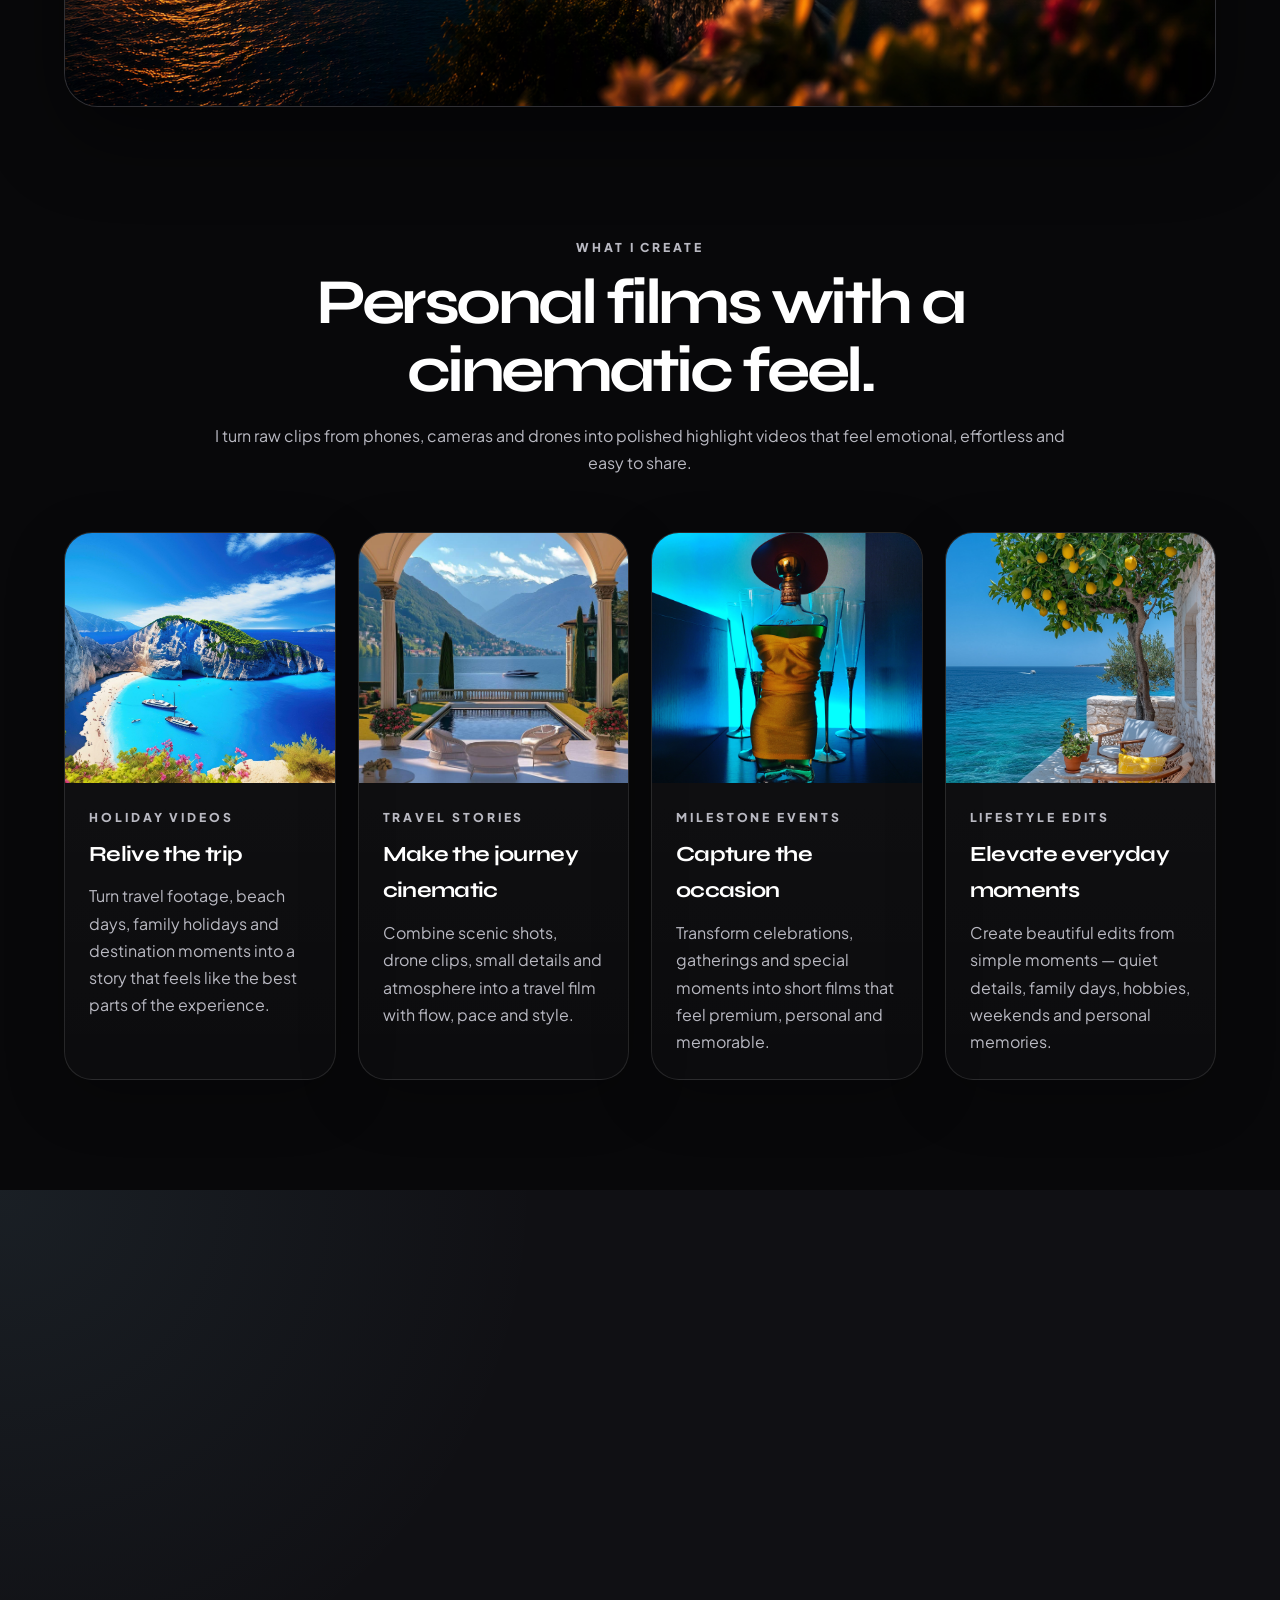
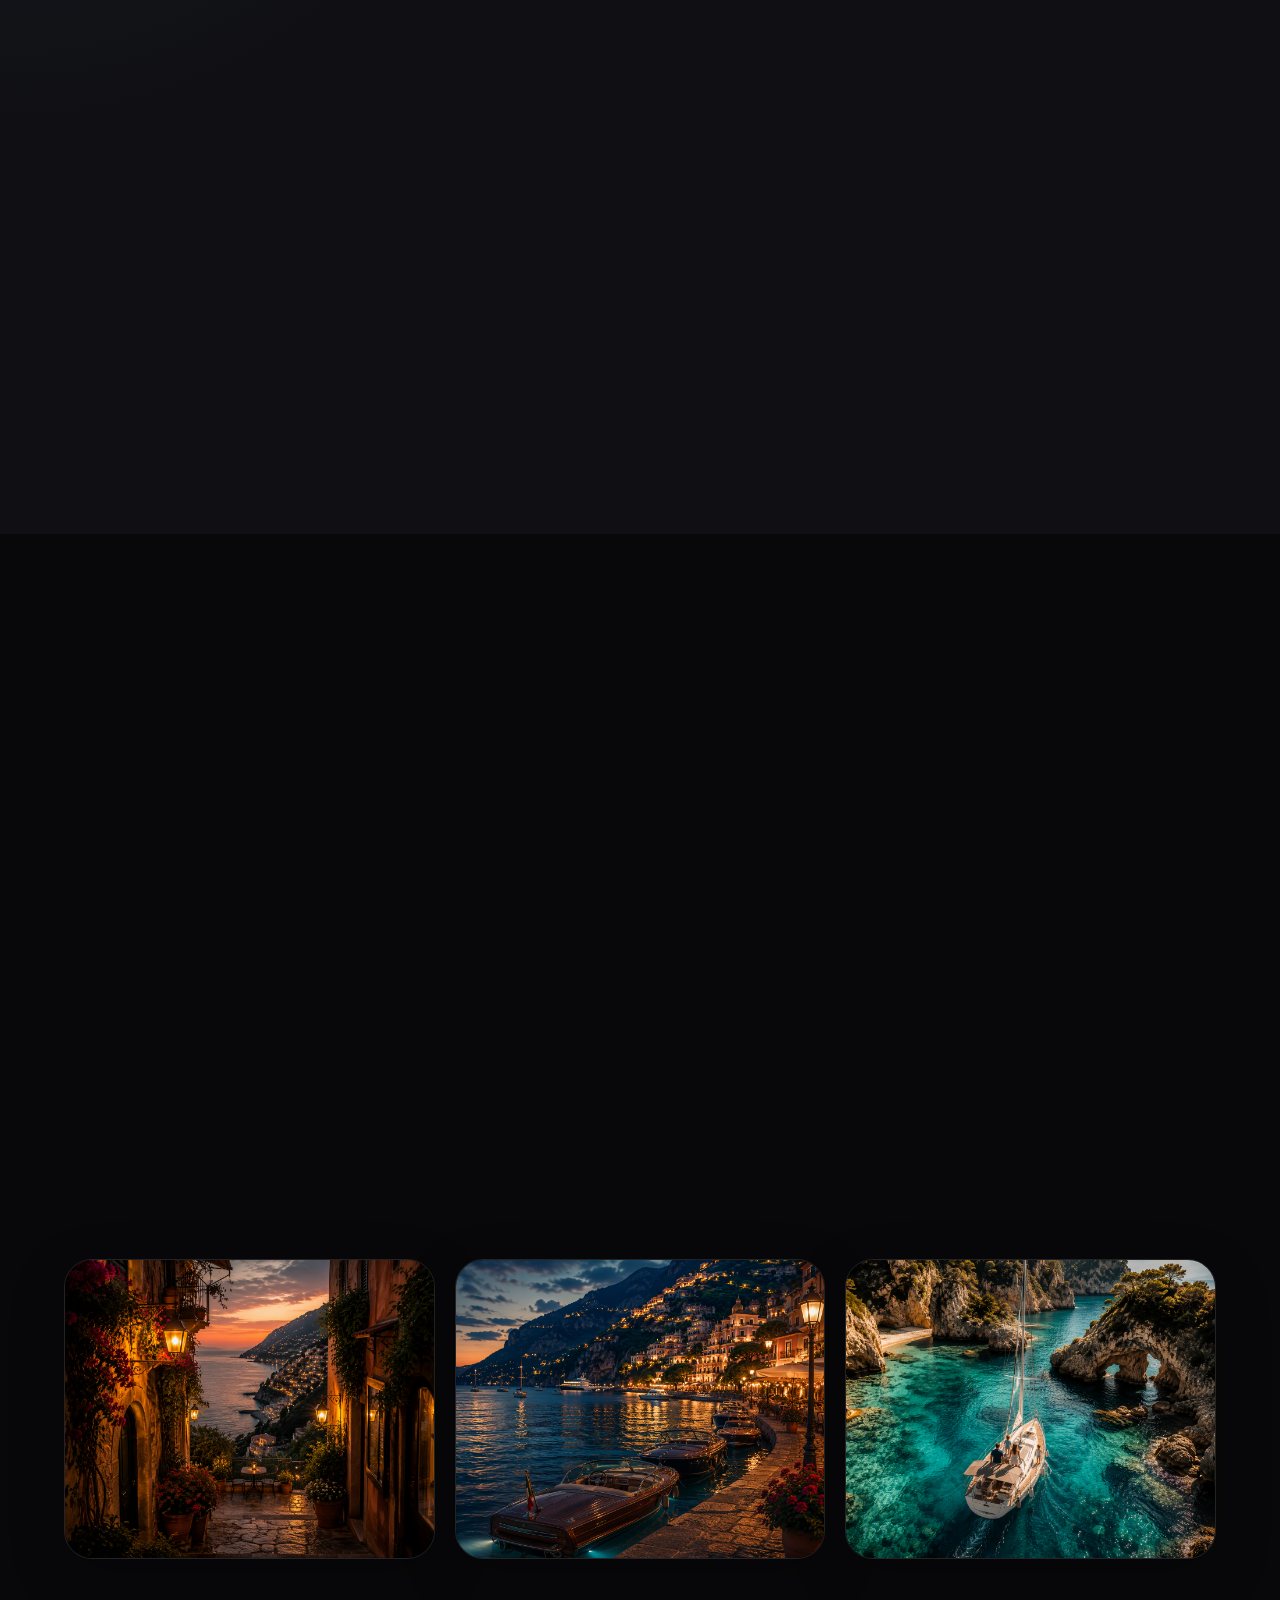
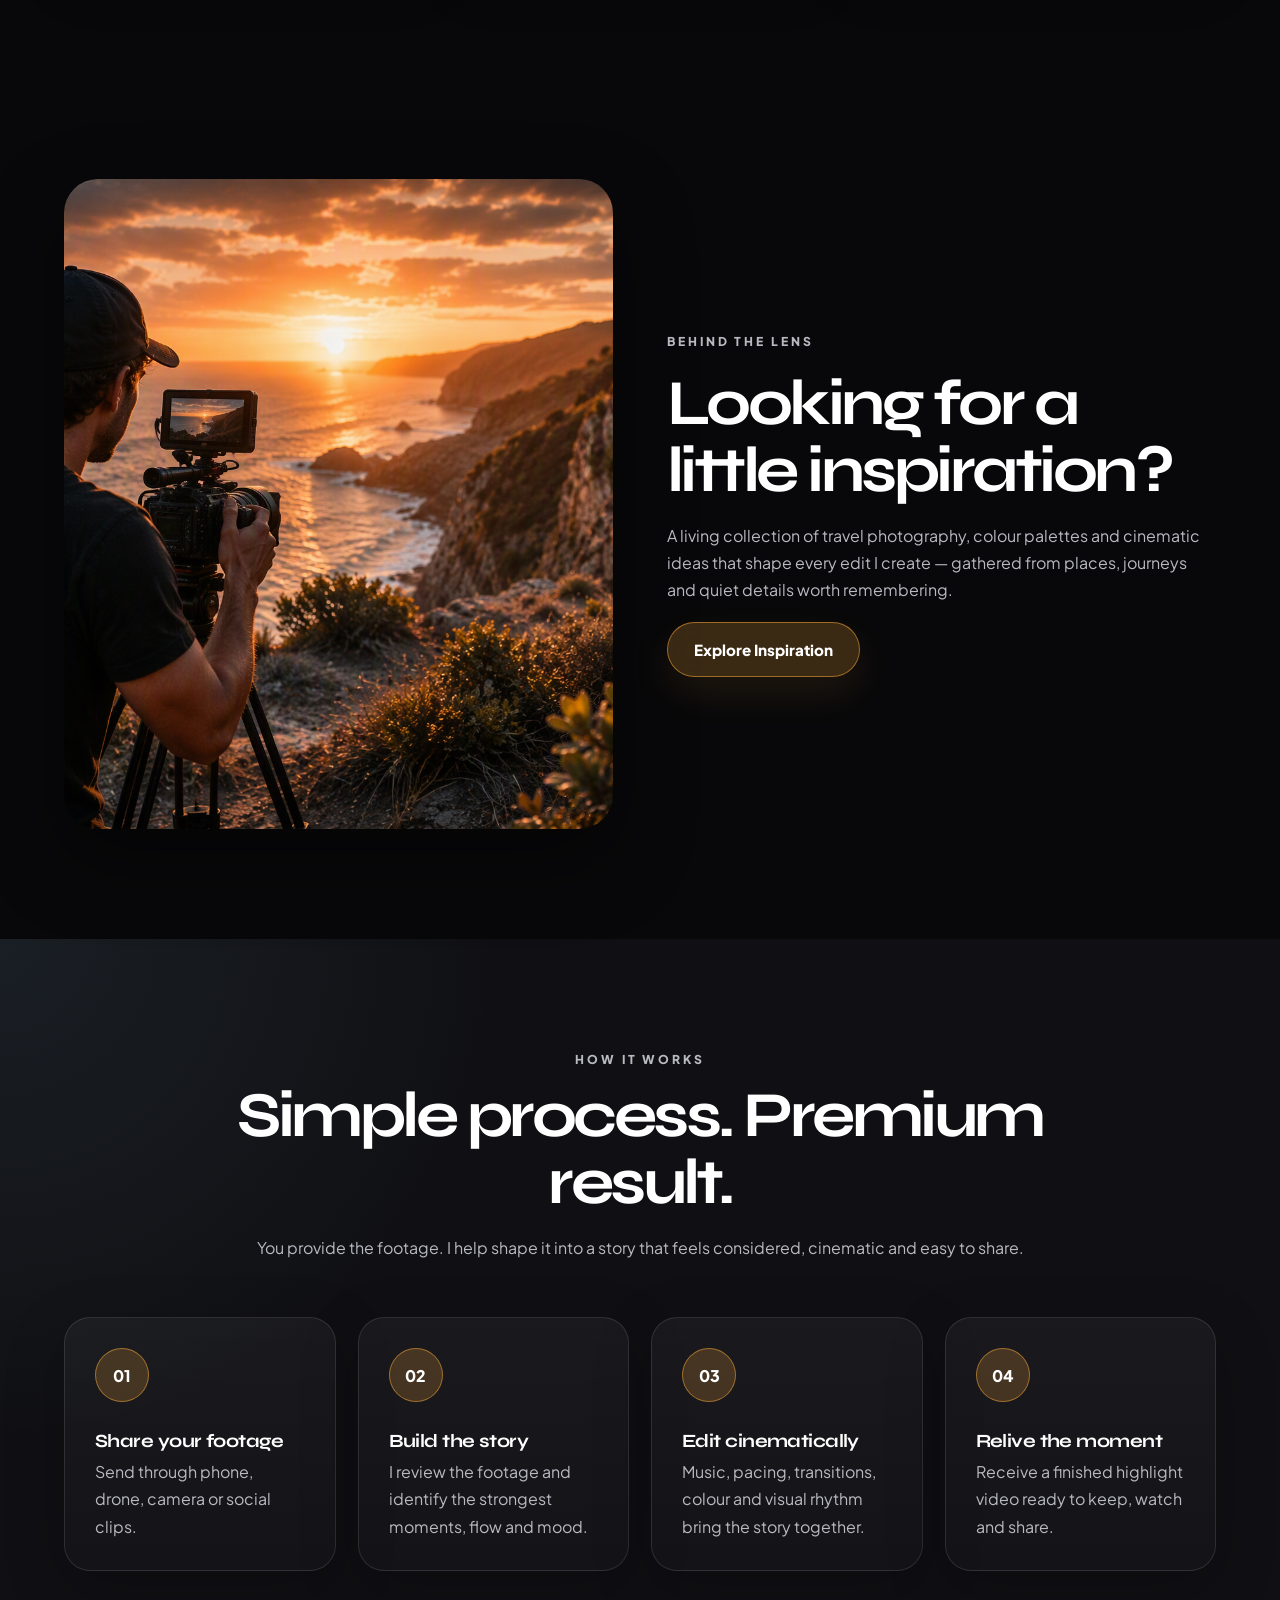
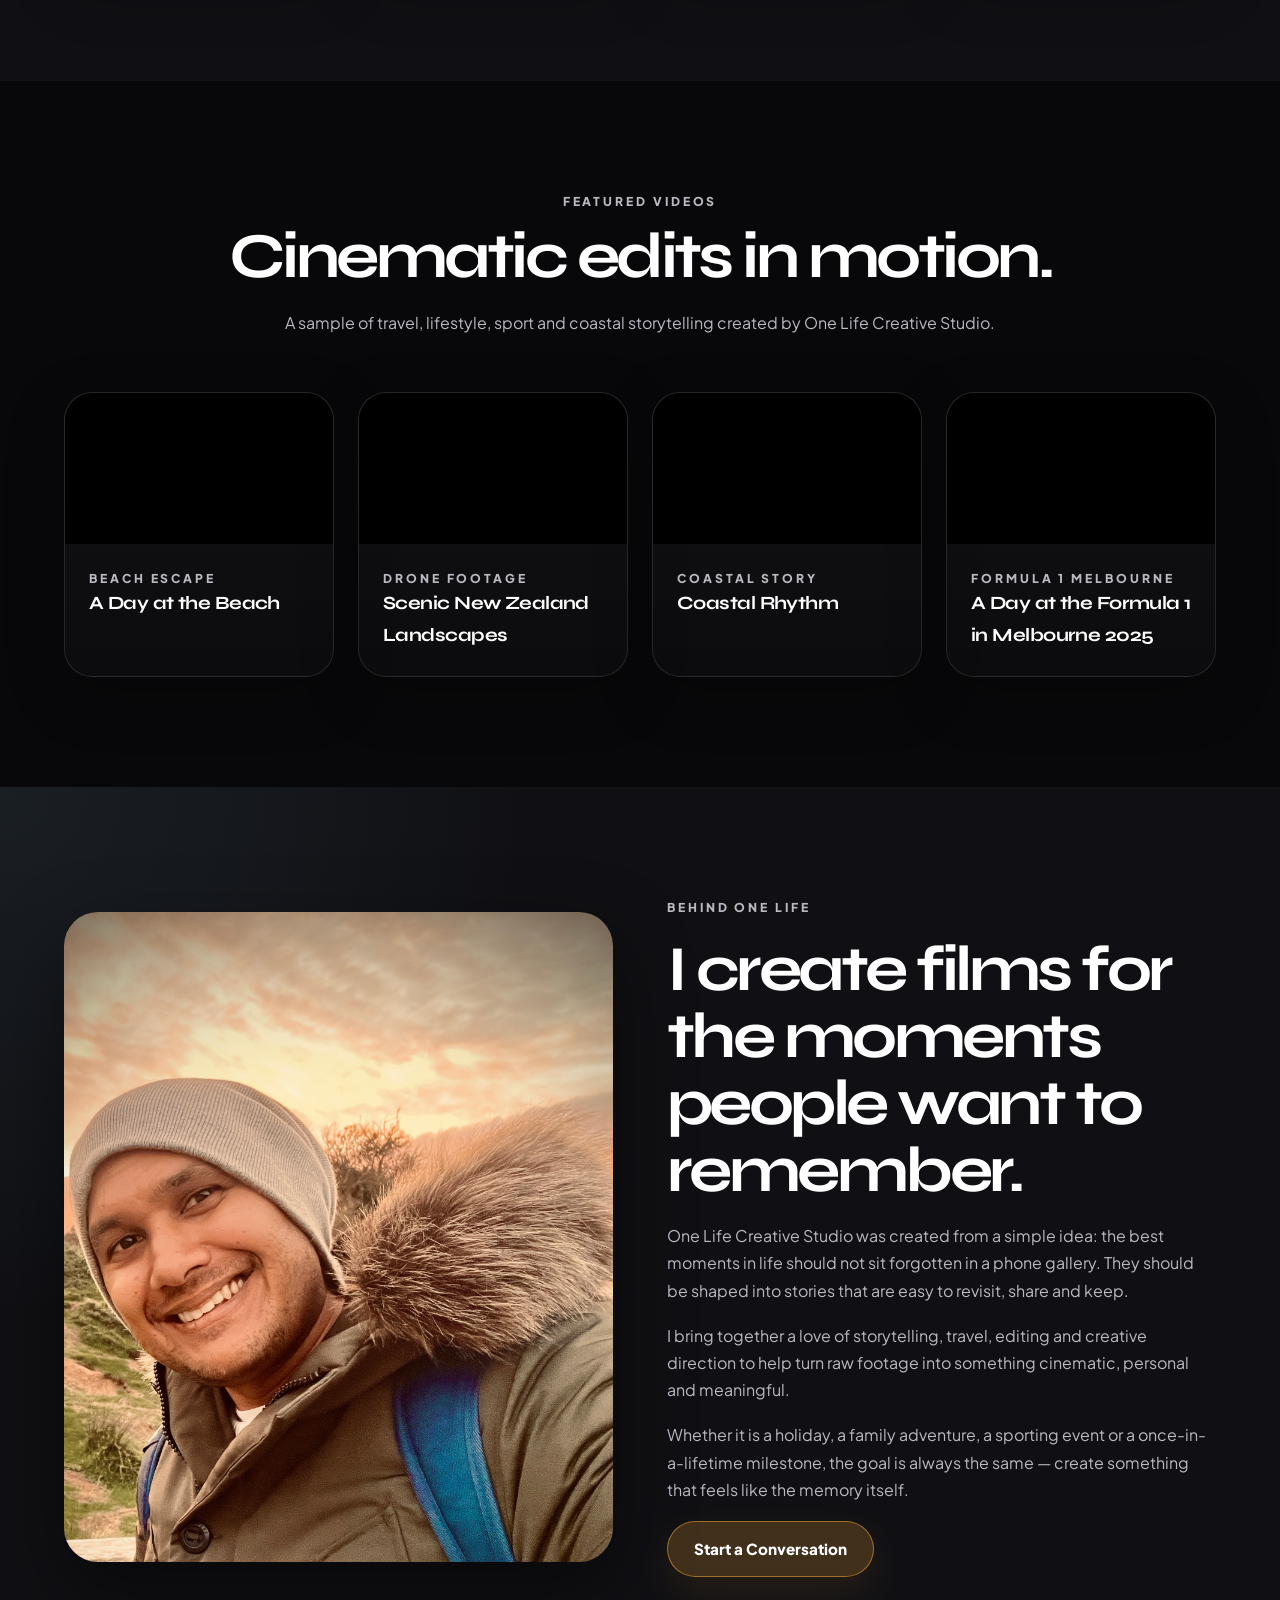
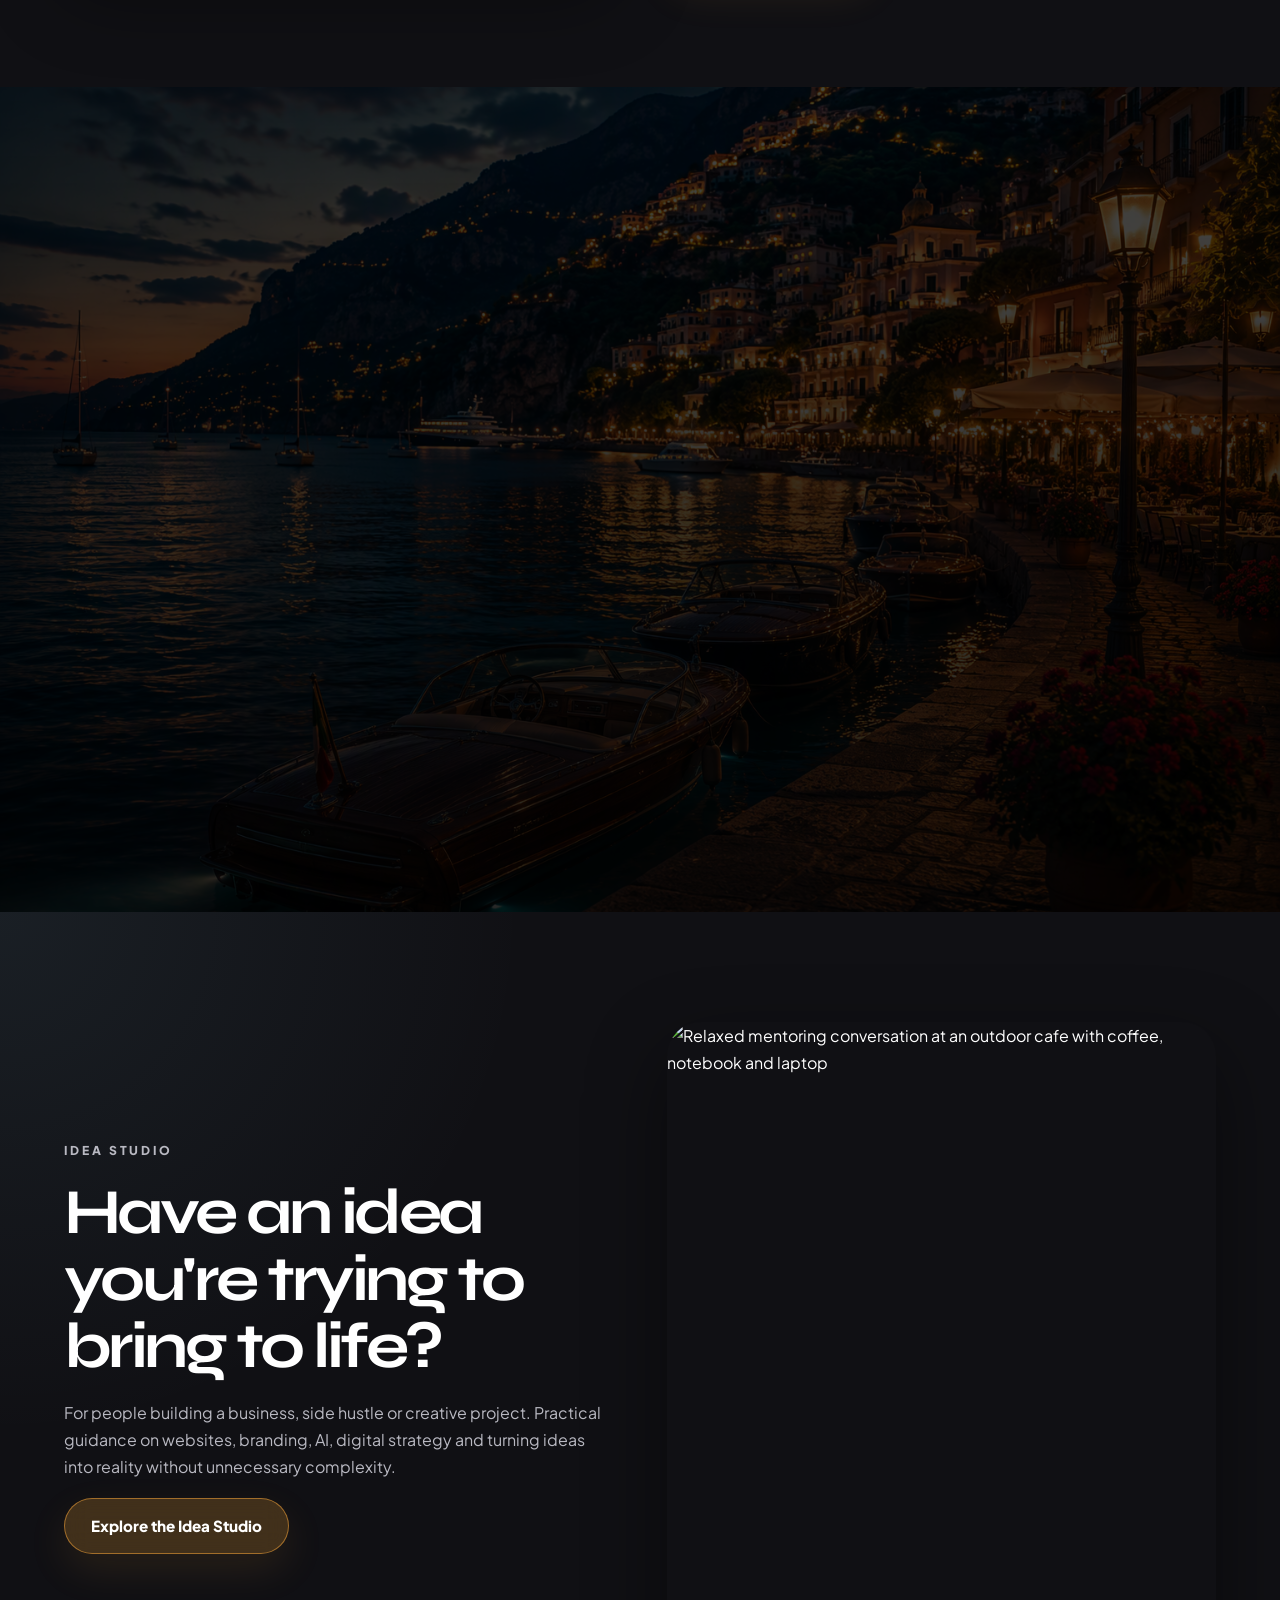
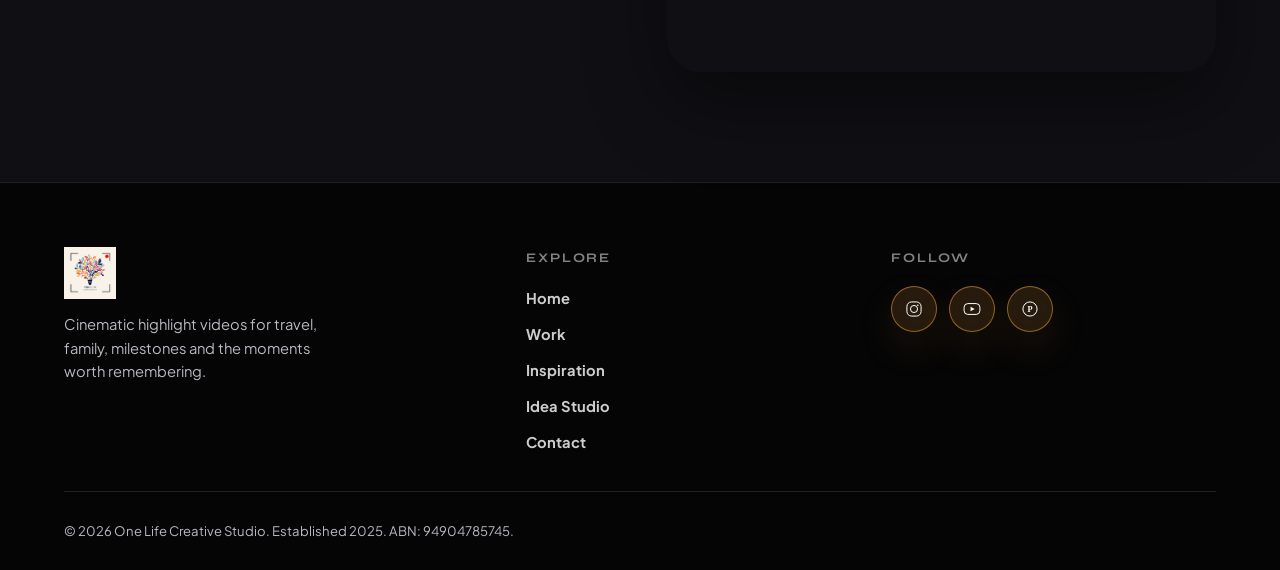
==== commit 74eb0ad7: "Changes Changes to CSS and Index" ====
--- a/index.html
+++ b/index.html
@@ -74,6 +74,11 @@
     <h1>Bring your best moments back to life.</h1>
     <p class="hero-subtitle">Travel memories, family adventures, sporting milestones and special events — beautifully edited into stories worth watching again and again.</p>
     <div class="button-row"><a class="btn btn-primary" href="mailto:onelifecreativestudio@gmail.com">Start a Project</a></div>
+    <div class="social-icons">
+      <a class="social-icon" href="https://www.instagram.com/onelifecreativestudio/" target="_blank" rel="noopener noreferrer" aria-label="Instagram"><img src="images/Social_media/instagram-icon.svg" alt="Instagram" /></a>
+      <a class="social-icon" href="https://www.youtube.com/@OneLifeCreativeStudio" target="_blank" rel="noopener noreferrer" aria-label="YouTube"><img src="images/Social_media/youtube-icon.svg" alt="YouTube" /></a>
+      <a class="social-icon" href="https://au.pinterest.com/onelifecreativestudio/inspiration/" target="_blank" rel="noopener noreferrer" aria-label="Pinterest"><img src="images/Social_media/pinterest-icon.svg" alt="Pinterest" /></a>
+    </div>
   </div>
   <a class="scroll-cue" href="#brand-film" aria-label="Scroll to feature image"><span></span></a>
 </header>
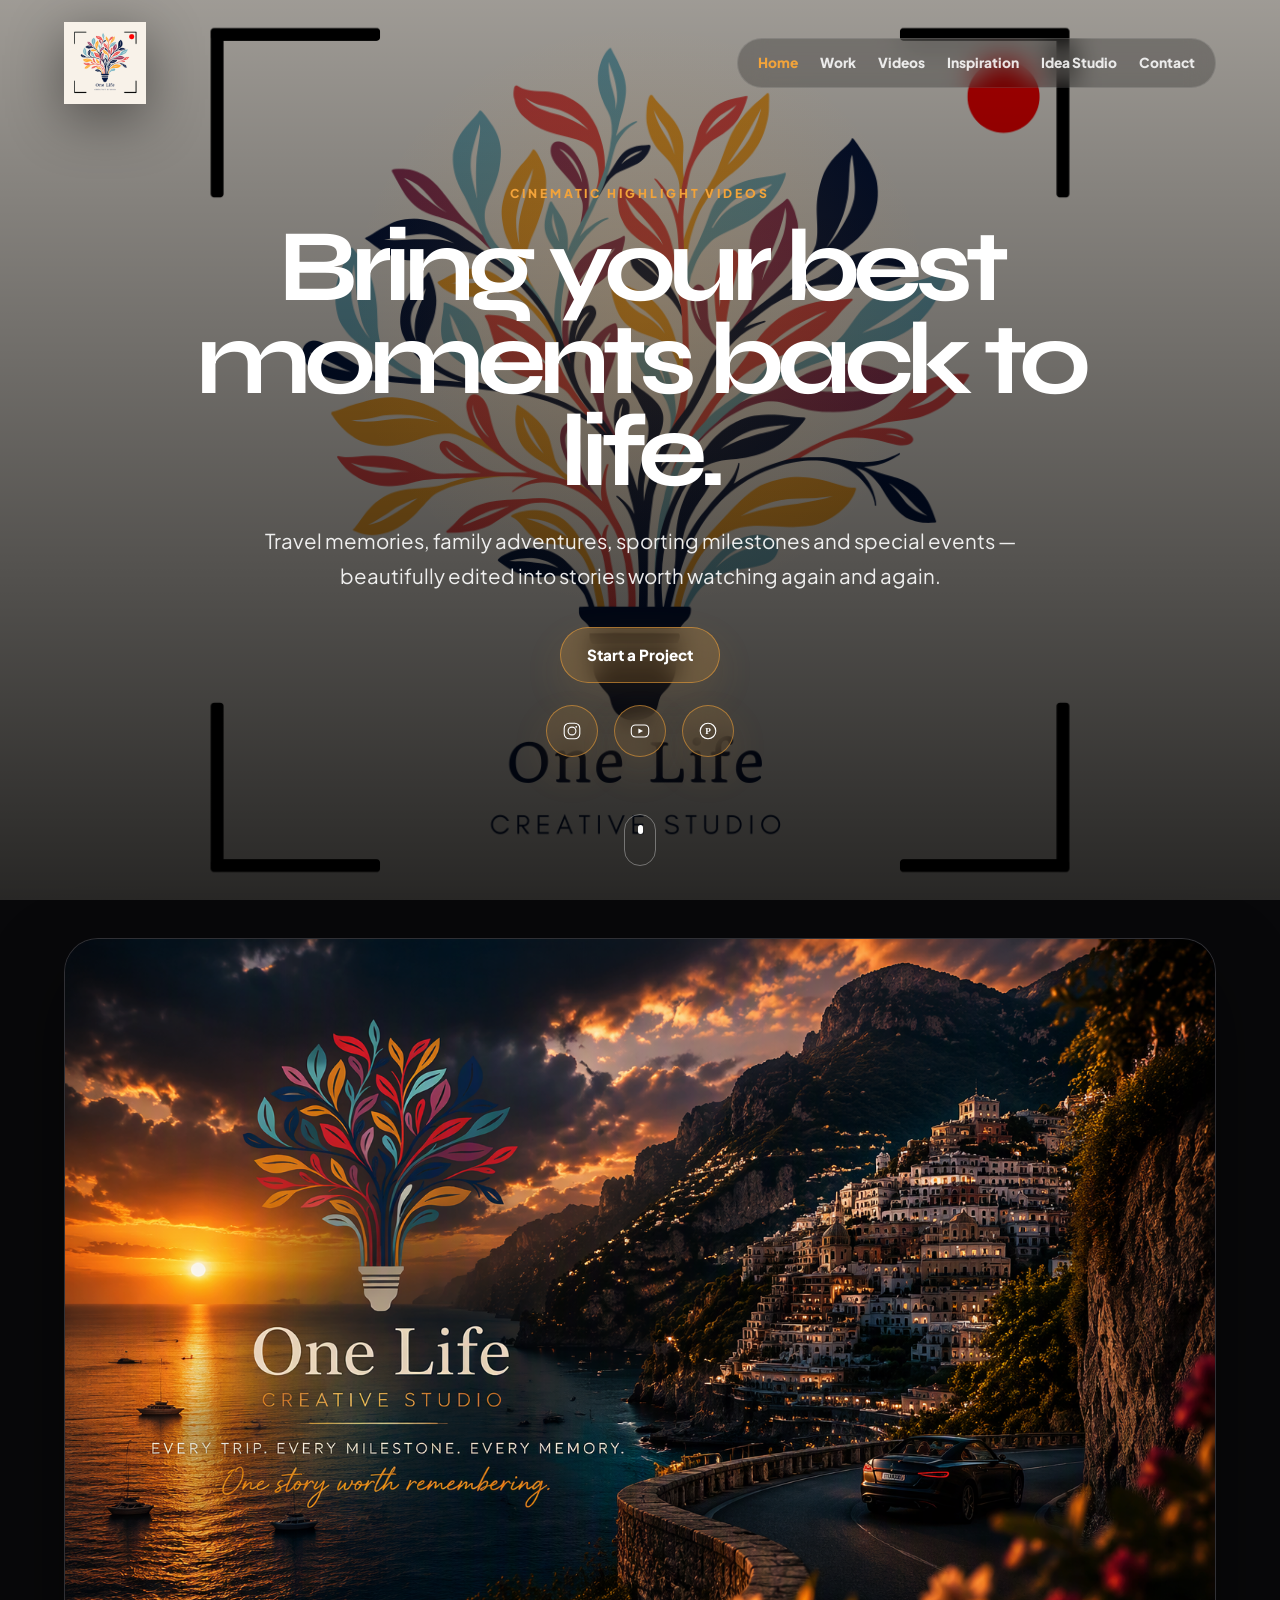
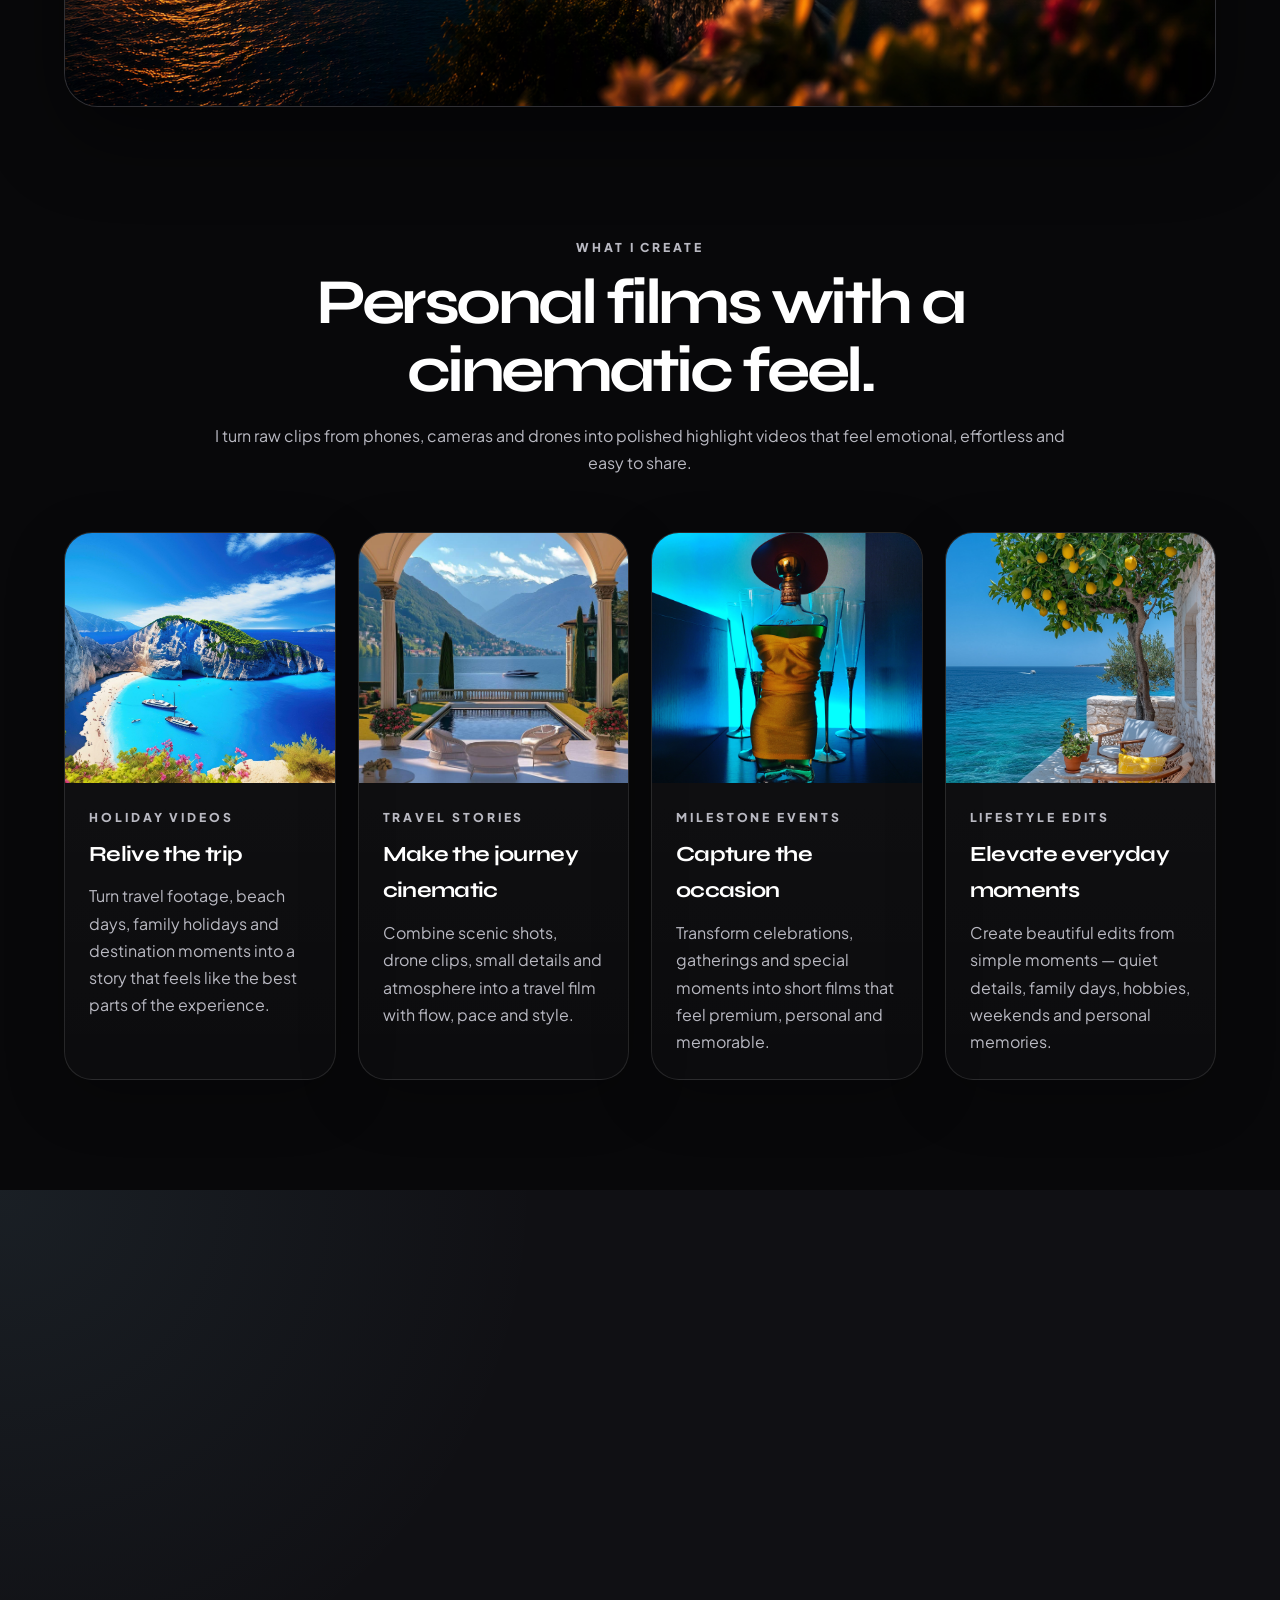
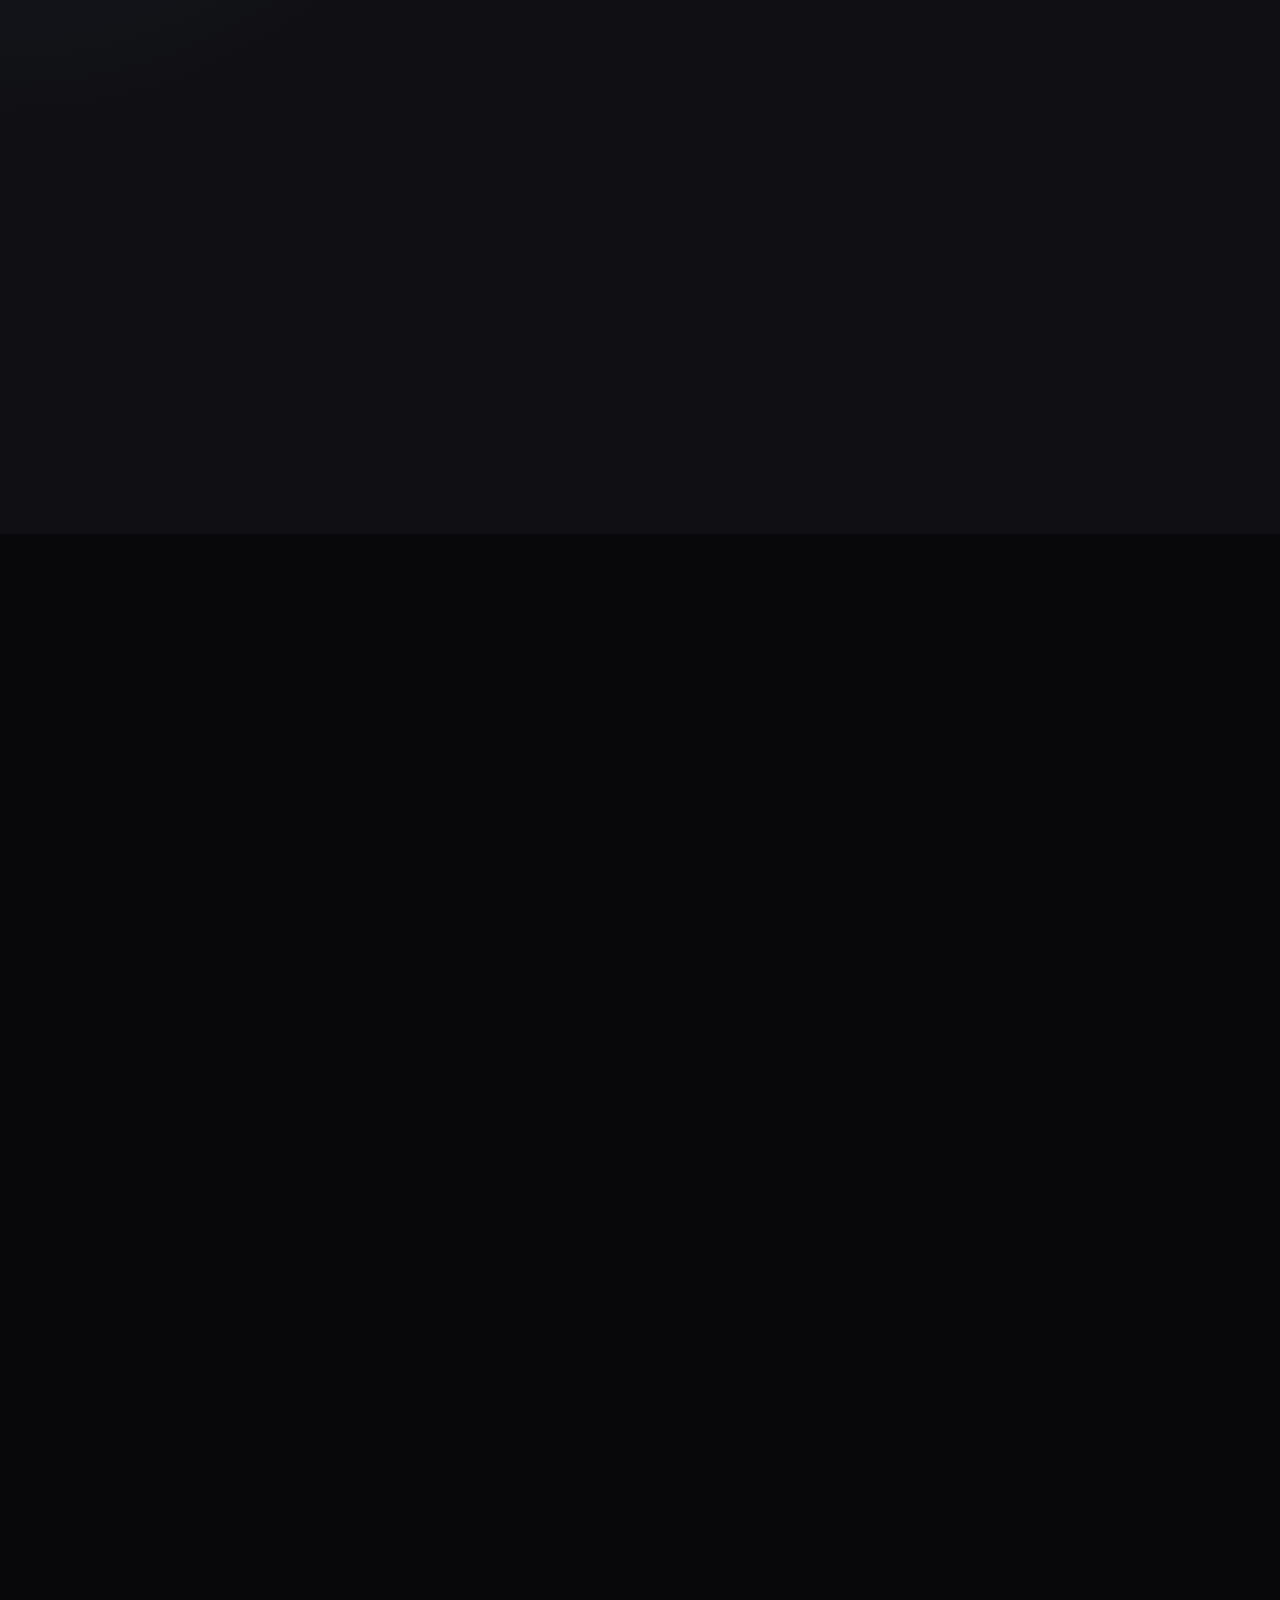
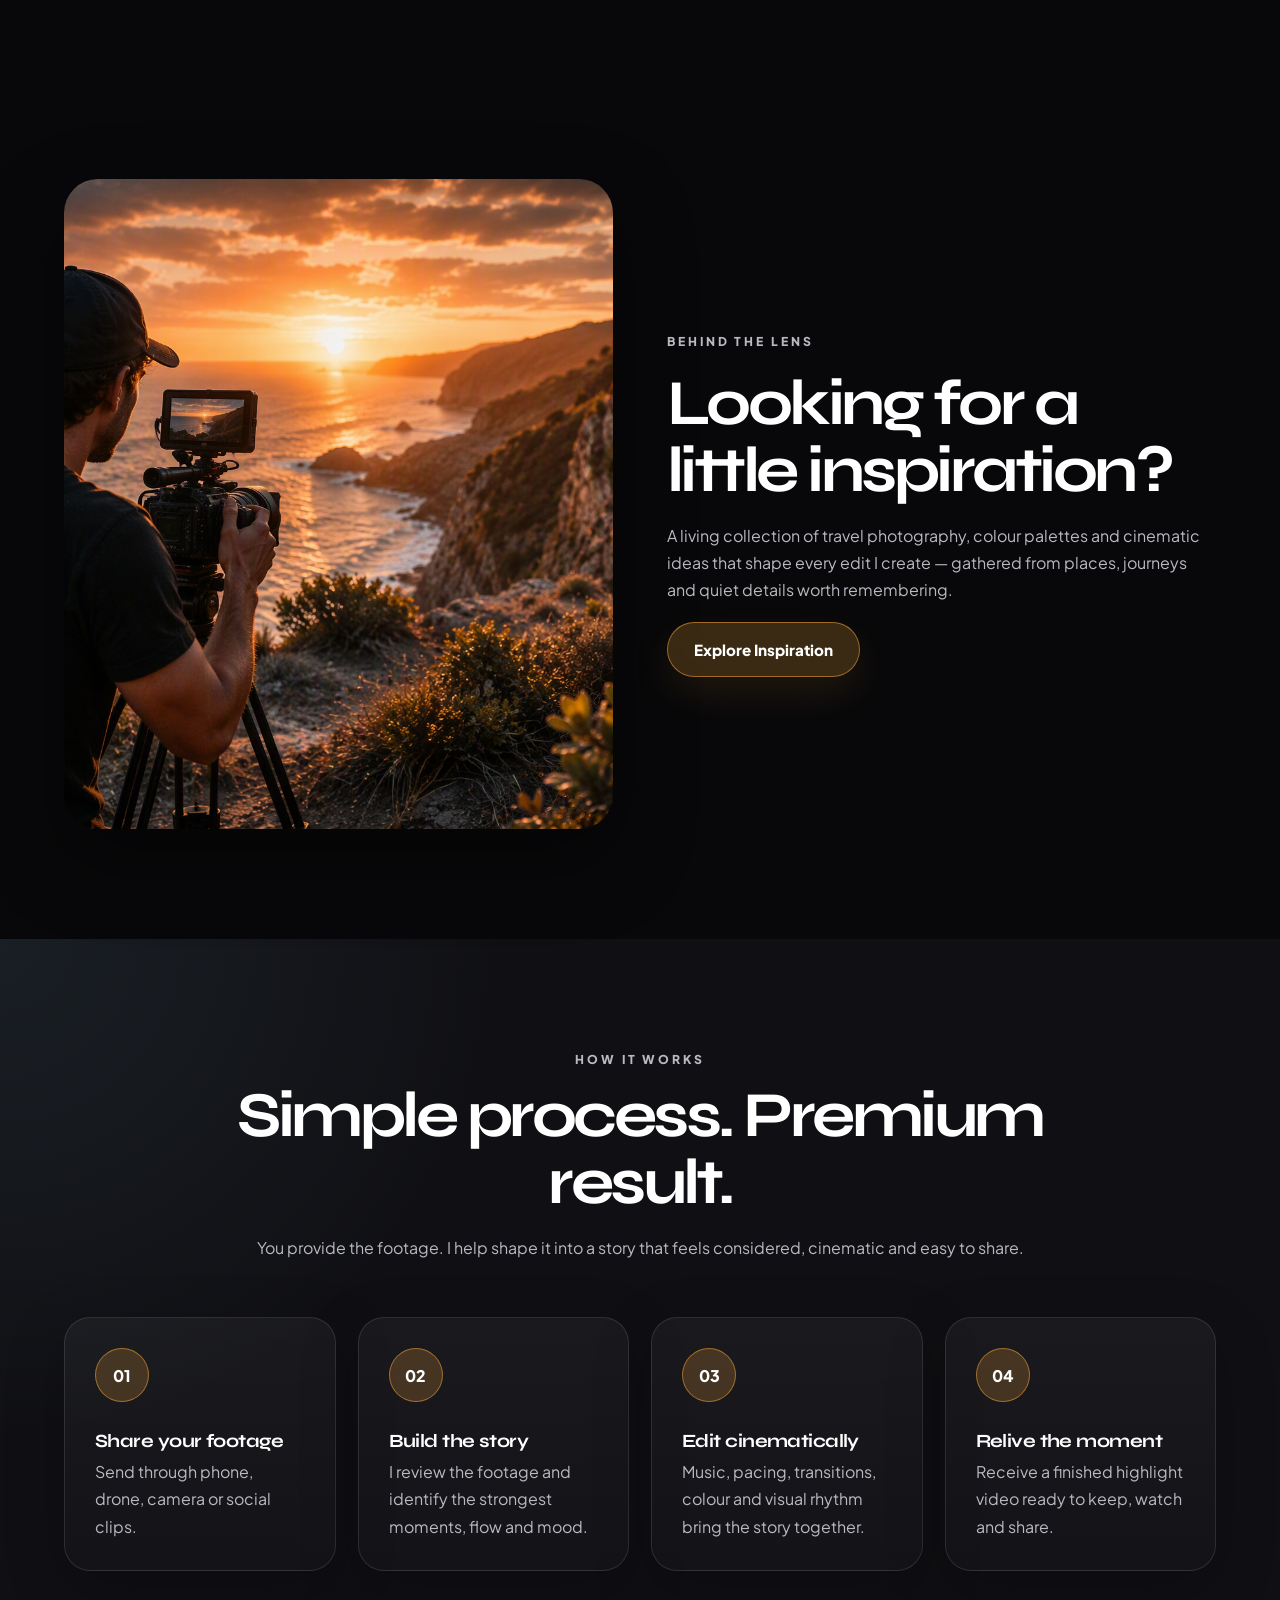
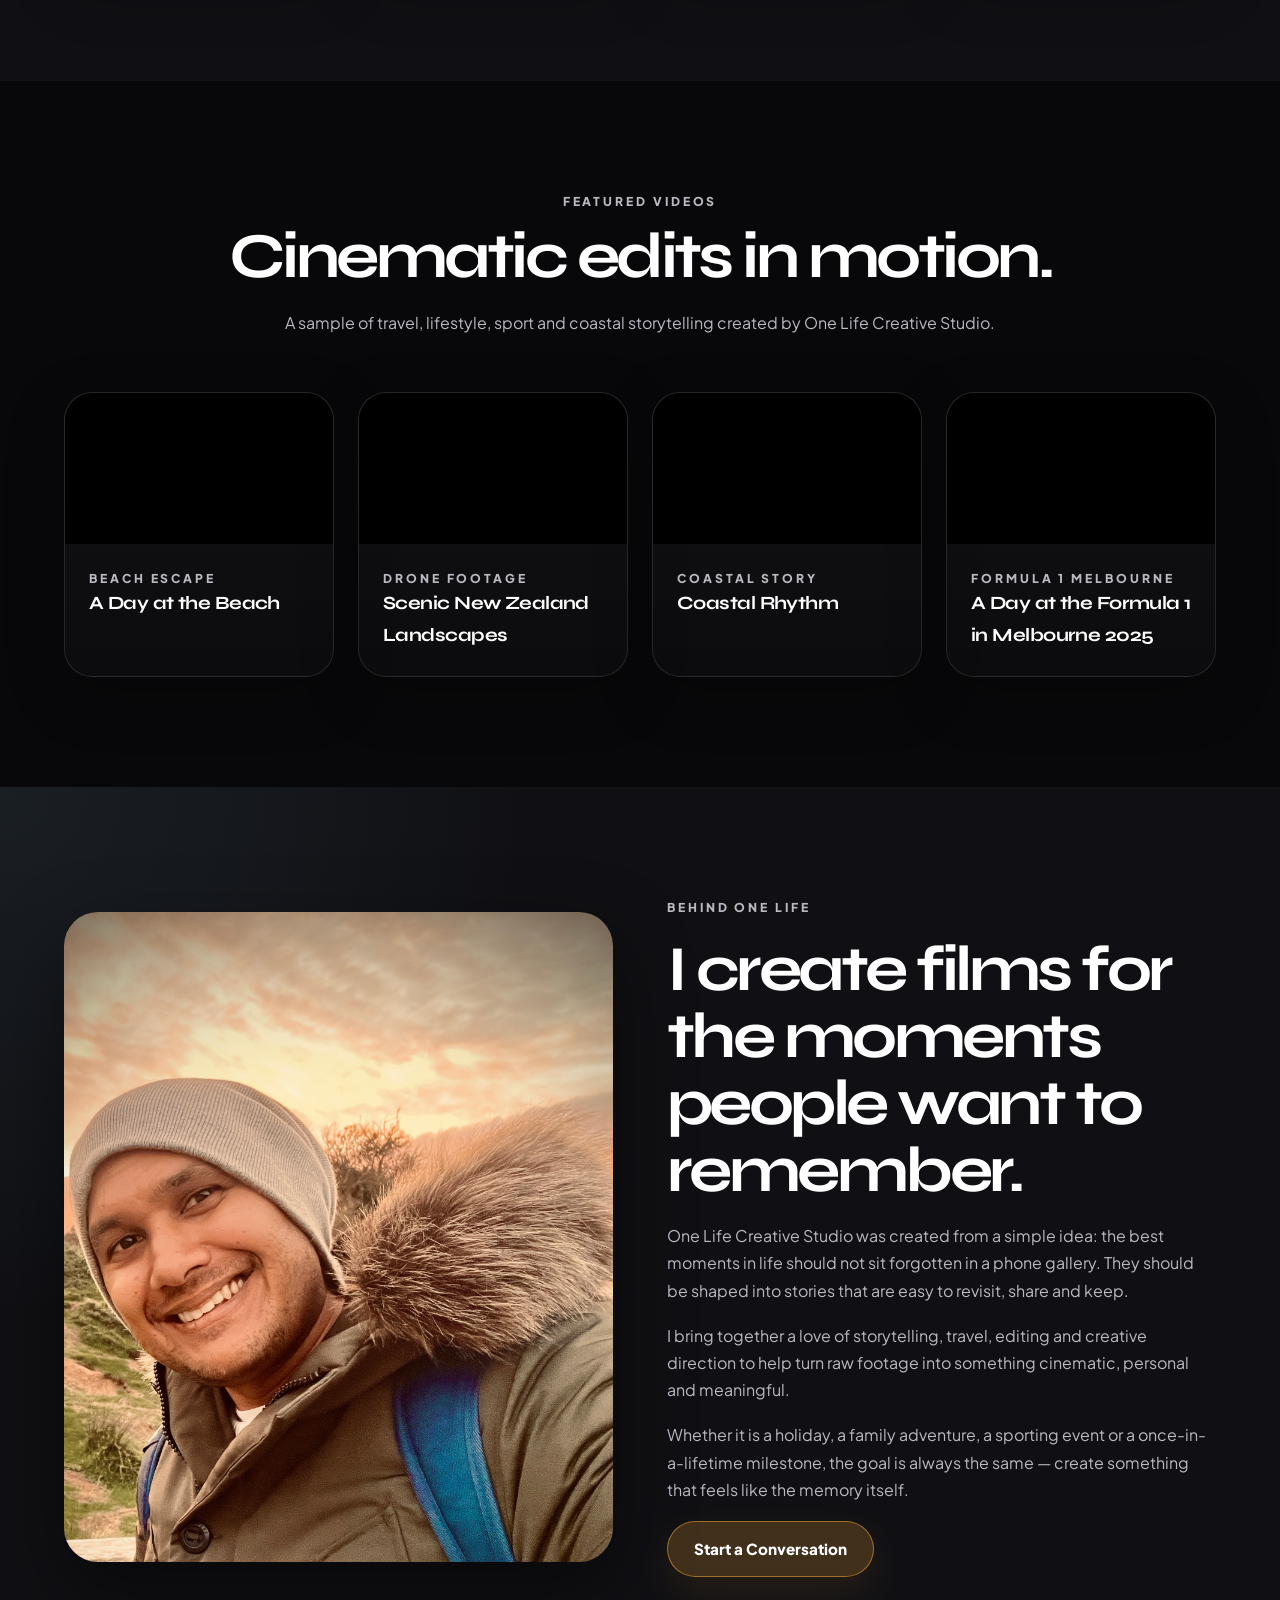
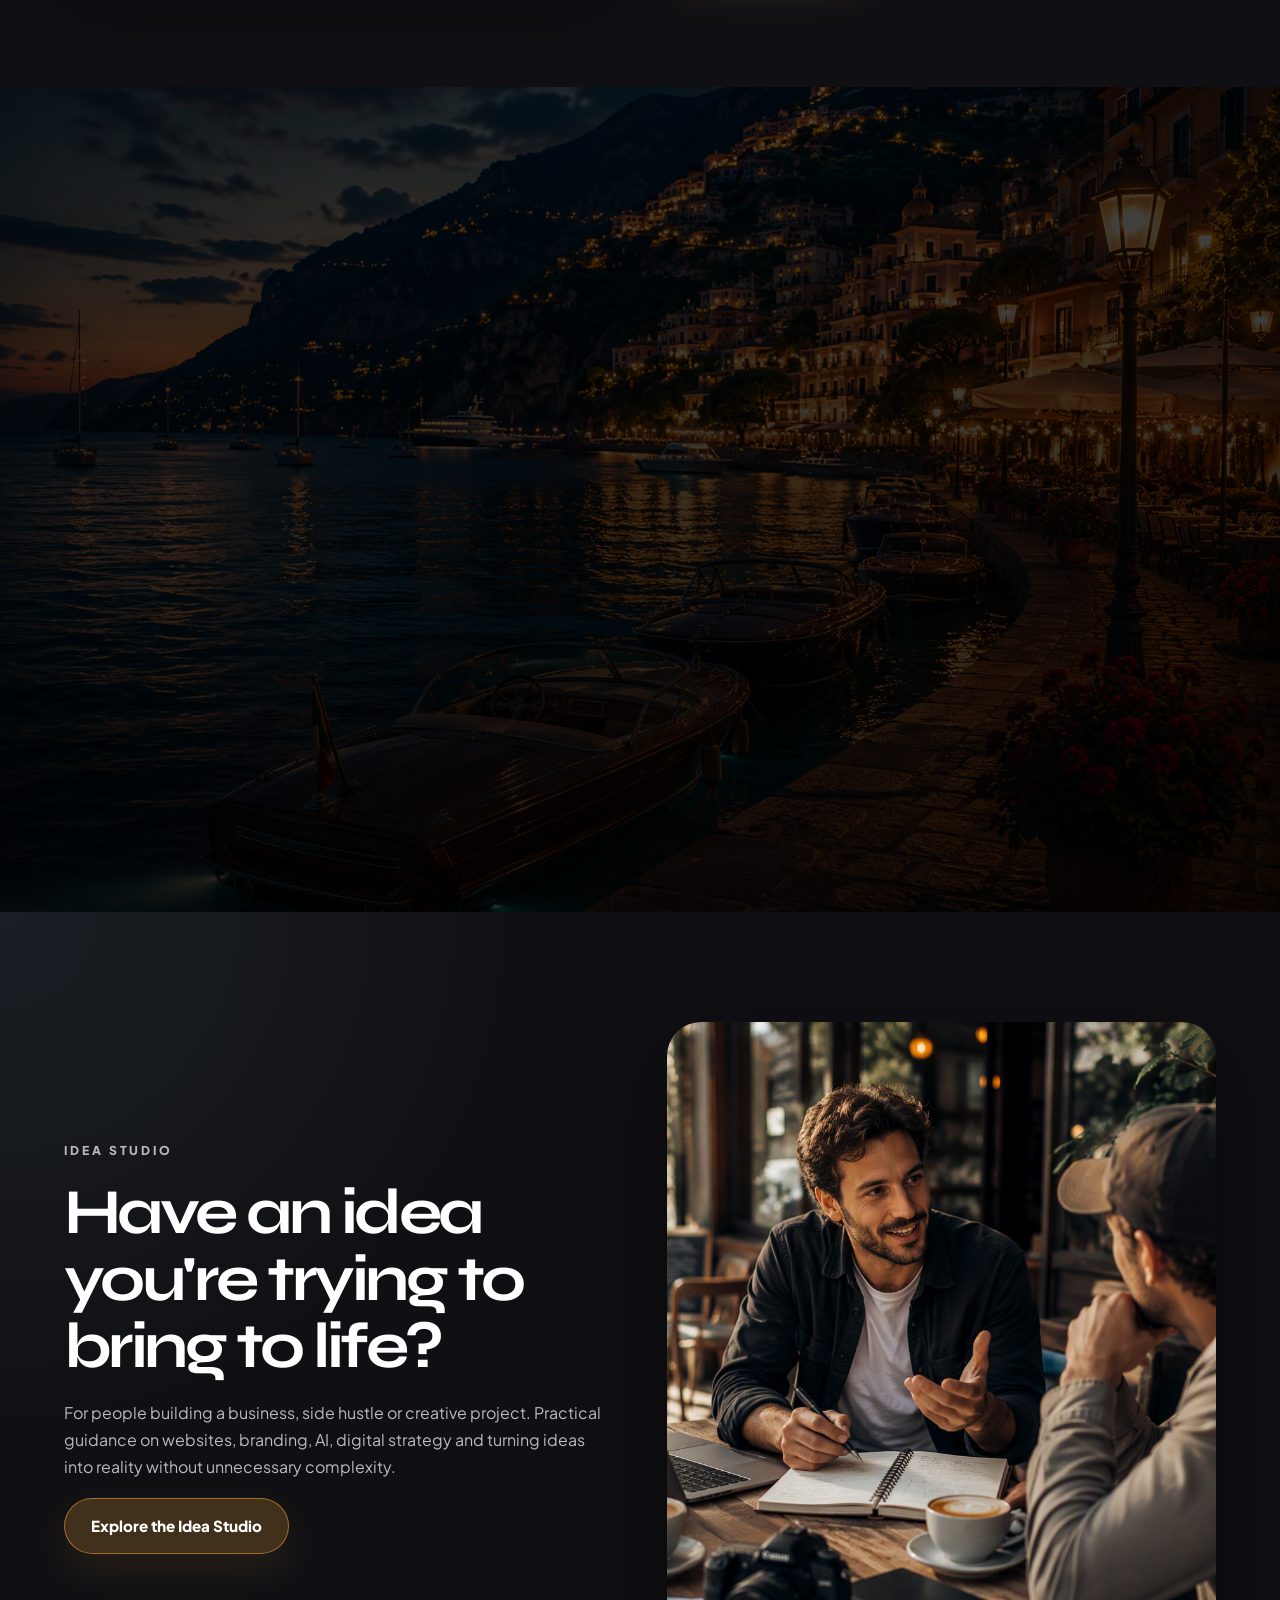
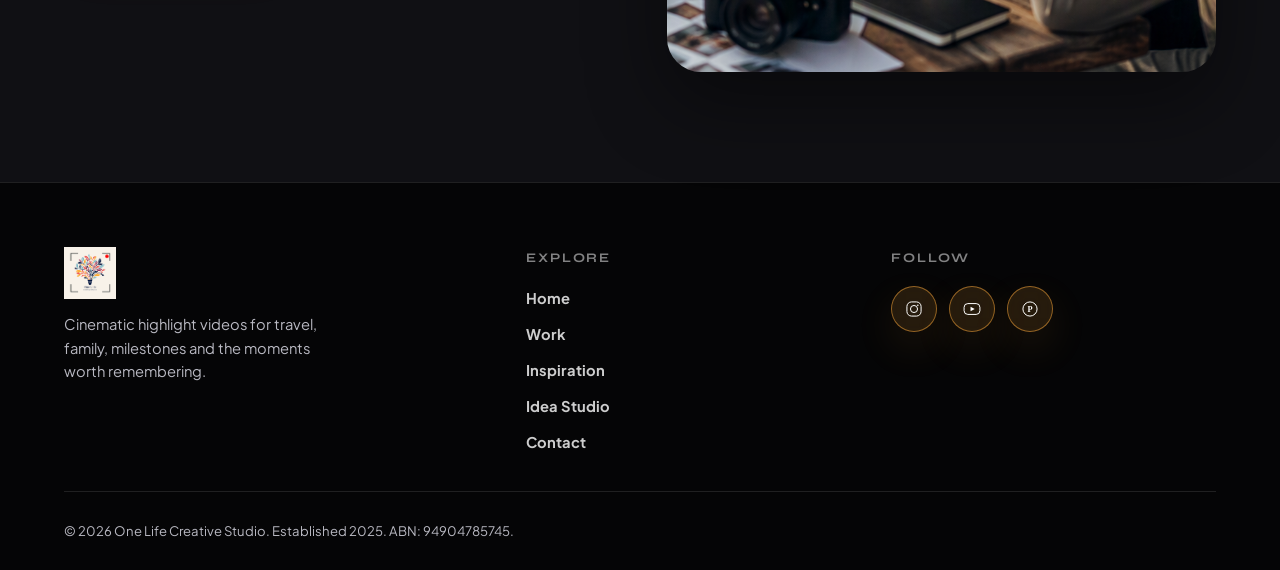
==== commit a673fd37: "Update index.html" ====
--- a/index.html
+++ b/index.html
@@ -113,6 +113,6 @@
       <a class="social-icon" href="https://www.youtube.com/@OneLifeCreativeStudio" target="_blank" rel="noopener noreferrer" aria-label="YouTube"><img src="images/Social_media/youtube-icon.svg" alt="YouTube" /></a>
       <a class="social-icon" href="https://au.pinterest.com/onelifecreativestudio/inspiration/" target="_blank" rel="noopener noreferrer" aria-label="Pinterest"><img src="images/Social_media/pinterest-icon.svg" alt="Pinterest" /></a>
     </div><a class="email-link" href="mailto:onelifecreativestudio@gmail.com">onelifecreativestudio@gmail.com</a></div></section>
-<section class="section section-alt idea-studio-teaser"><div class="container split split-reverse"><div class="split-content reveal"><p class="section-kicker">Idea Studio</p><h2>Have an idea you're trying to bring to life?</h2><p>For people building a business, side hustle or creative project. Practical guidance on websites, branding, AI, digital strategy and turning ideas into reality without unnecessary complexity.</p><div class="button-row button-row-left"><a class="btn btn-primary" href="idea-studio.html">Explore the Idea Studio</a></div></div><div class="split-image reveal"><img src="images/idea-studio/Cafe_conversation.png" alt="Relaxed mentoring conversation at an outdoor cafe with coffee, notebook and laptop" loading="lazy" /></div></div></section>
+<section class="section section-alt idea-studio-teaser"><div class="container split split-reverse"><div class="split-content reveal"><p class="section-kicker">Idea Studio</p><h2>Have an idea you're trying to bring to life?</h2><p>For people building a business, side hustle or creative project. Practical guidance on websites, branding, AI, digital strategy and turning ideas into reality without unnecessary complexity.</p><div class="button-row button-row-left"><a class="btn btn-primary" href="idea-studio.html">Explore the Idea Studio</a></div></div><div class="split-image reveal"><img src="images/Idea-studio/Cafe_conversation.png" alt="Relaxed mentoring conversation at an outdoor cafe with coffee, notebook and laptop" loading="lazy" /></div></div></section>
 </main><footer class="site-footer"><div class="container"><div class="footer-grid"><div class="footer-brand"><img src="images/Homepage_images/One_Life_Creative_studio_business_logo.png" alt="One Life Creative Studio logo" /><p>Cinematic highlight videos for travel, family, milestones and the moments worth remembering.</p></div><div class="footer-col"><h4>Explore</h4><nav class="footer-links" aria-label="Footer navigation"><a href="index.html">Home</a><a href="index.html#work">Work</a><a href="inspiration.html">Inspiration</a><a href="idea-studio.html">Idea Studio</a><a href="mailto:onelifecreativestudio@gmail.com">Contact</a></nav></div><div class="footer-col"><h4>Follow</h4><div class="footer-social"><a class="social-icon" href="https://www.instagram.com/onelifecreativestudio/" target="_blank" rel="noopener noreferrer" aria-label="Instagram"><img src="images/Social_media/instagram-icon.svg" alt="Instagram" /></a><a class="social-icon" href="https://www.youtube.com/@OneLifeCreativeStudio" target="_blank" rel="noopener noreferrer" aria-label="YouTube"><img src="images/Social_media/youtube-icon.svg" alt="YouTube" /></a><a class="social-icon" href="https://au.pinterest.com/onelifecreativestudio/inspiration/" target="_blank" rel="noopener noreferrer" aria-label="Pinterest"><img src="images/Social_media/pinterest-icon.svg" alt="Pinterest" /></a></div></div></div><div class="footer-bottom"><p class="footer-copyright">© <span id="year"></span> One Life Creative Studio. Established 2025. ABN: 94904785745.</p></div></div></footer><script src="script.js"></script>
 </body></html>
